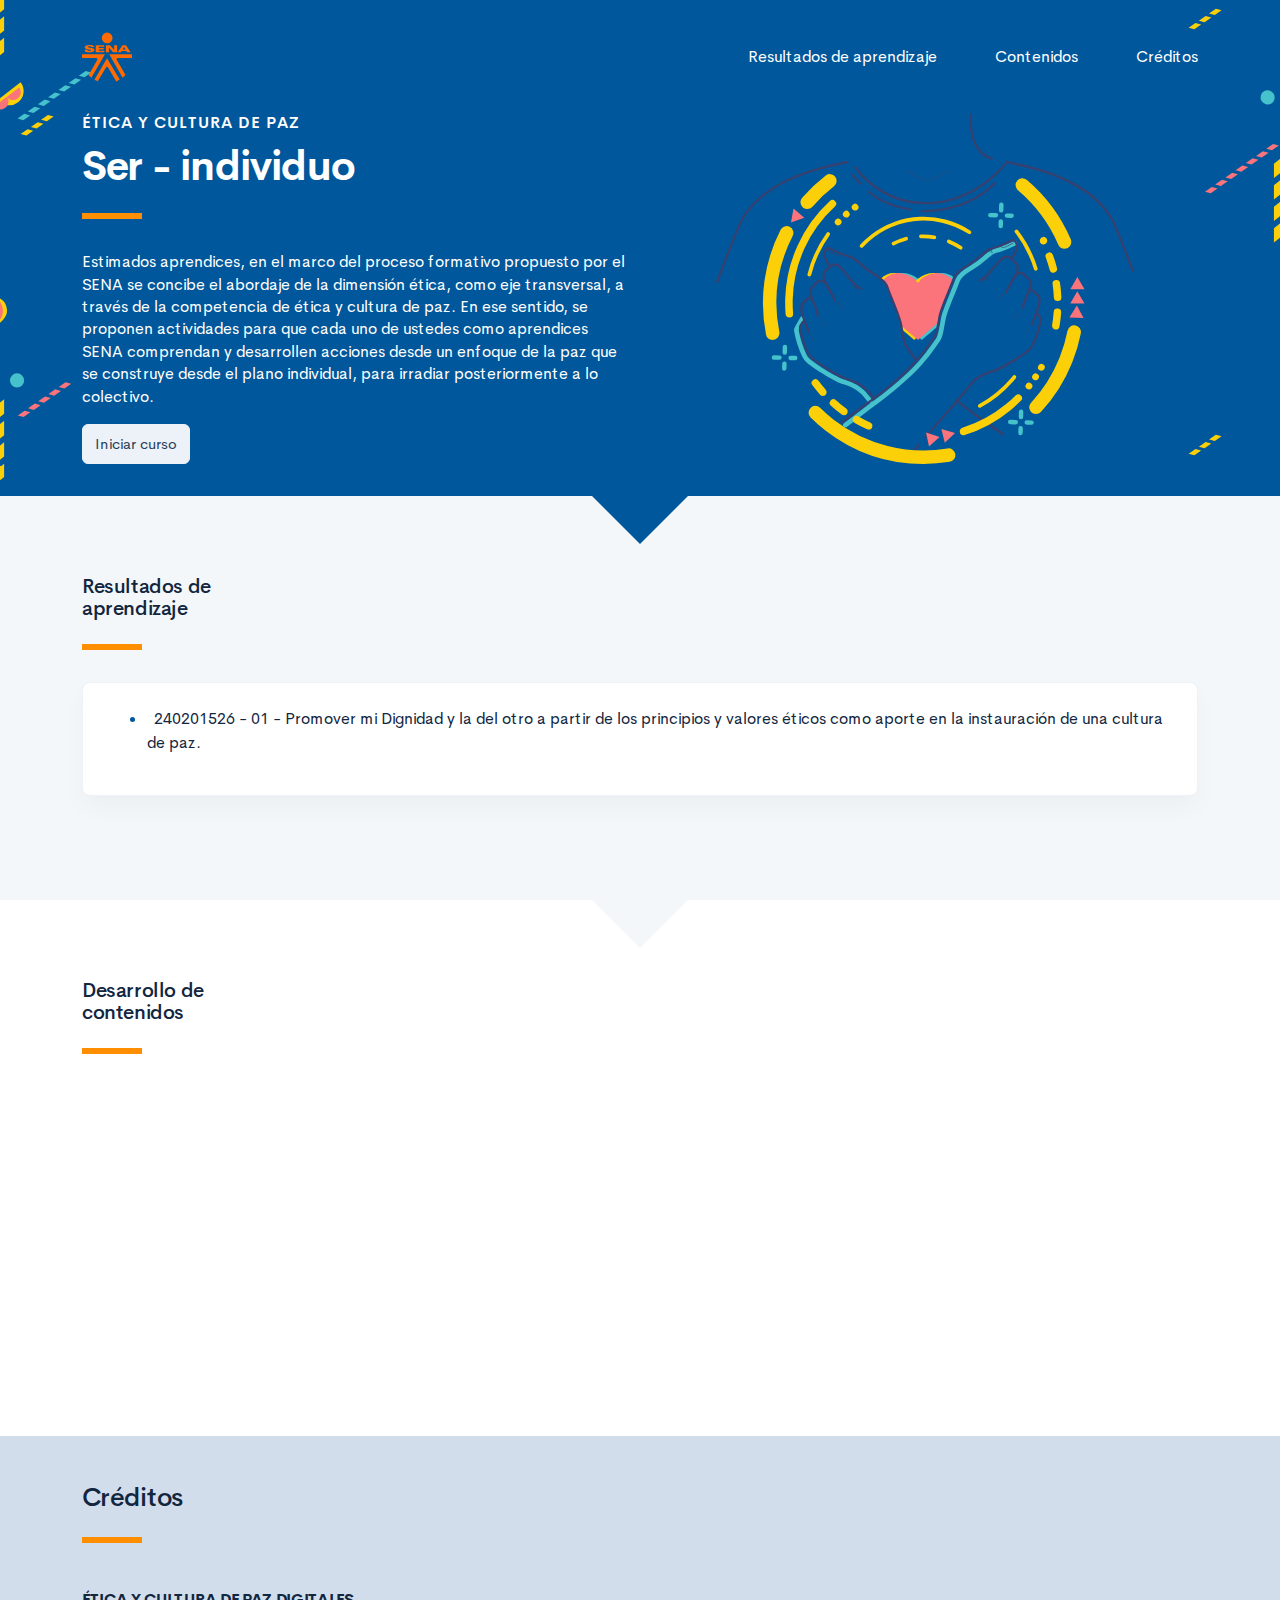
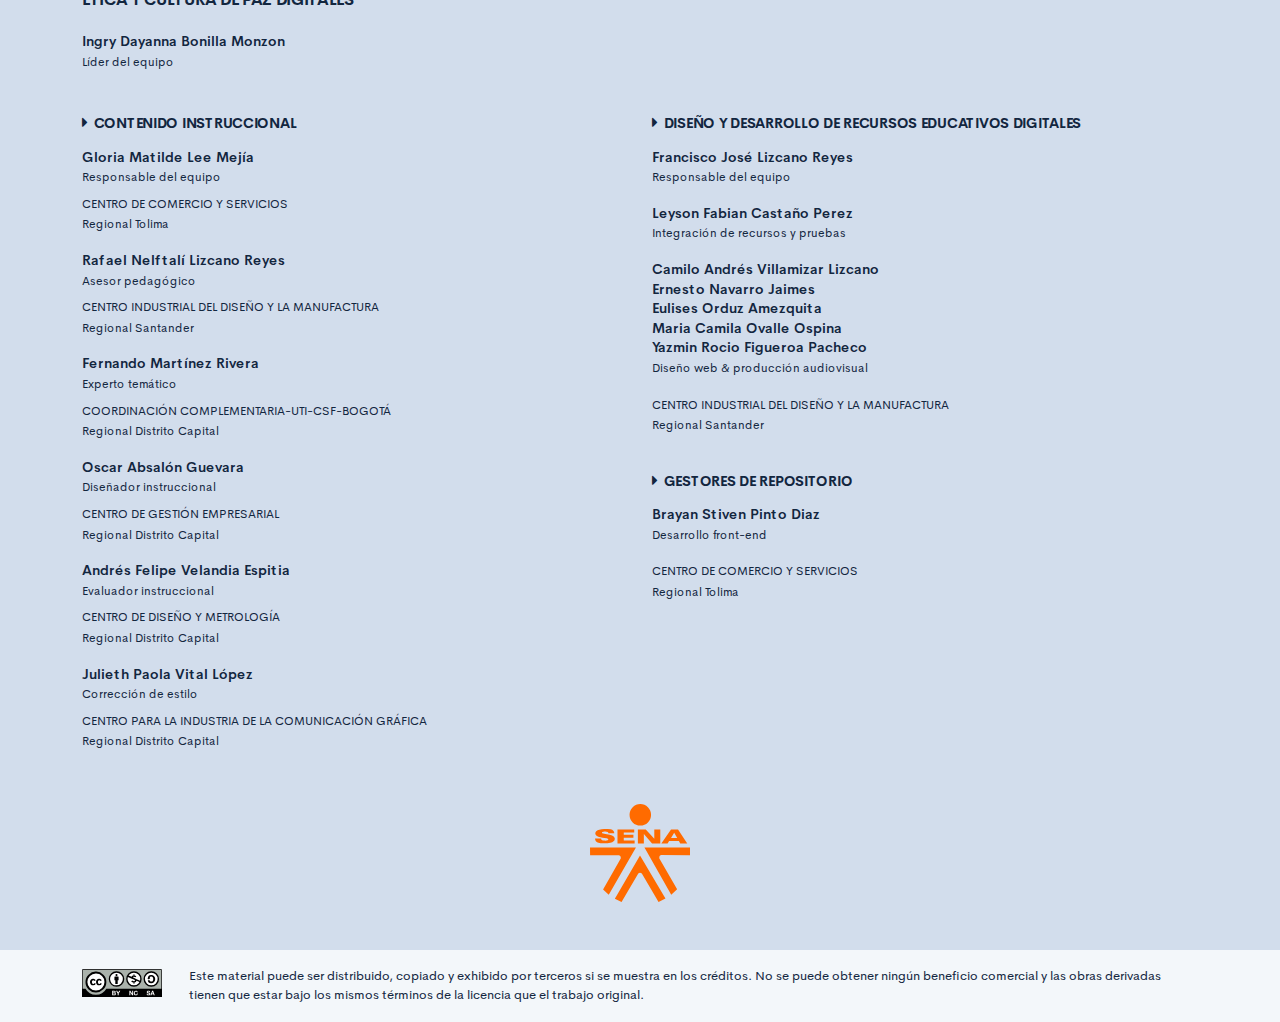
==== public/index.html @ 46735eba "Se realiza cargue de CF1" ====
<!DOCTYPE html>
<html lang="es">
    <head>
        <meta charset="UTF-8">
        <meta name="viewport" content="width=device-width, user-scalable=no, initial-scale=1.0, maximum-scale=1.0, minimum-scale=1.0">
        <title>Ser - individuo</title>
        <meta meta name="description" content="Estimados aprendices, en el marco del proceso formativo propuesto por el SENA se concibe el abordaje de la dimensión ética, como eje transversal, a través de la competencia de ética y cultura de paz. En ese sentido, se proponen actividades para que cada uno de ustedes como aprendices SENA comprendan y desarrollen acciones desde un enfoque de la paz que se construye desde el plano individual, para irradiar posteriormente a lo colectivo. ">
        <link rel="icon" type="image/svg+xml" href="assets/images/logos/senaLogo.svg">
        <link rel="stylesheet" href="assets/fonts/feather/feather.css">
        <link rel="stylesheet" href="assets/fonts/fontawesome/css/font-awesome.css">
        <link href="assets/css/fancybox.css" rel="stylesheet">
        <link href="assets/css/animate.css" rel="stylesheet">
        <link rel="stylesheet" href="assets/css/main.css">
    </head>
    <body class="theme-dark page-header-textura" id="page-home">
        <header class="curso-presentacion page-header" id="CursoPresentacion">
            <div class="page-textura">
                <div class="container">
                    <div class="curso-topbar justify-content-center justify-content-md-between"><a class="curso-topbar__logo"><svg xmlns="http://www.w3.org/2000/svg" width="168.273" height="164.177" viewBox="0 0 168.273 164.177">
                                <path id="SENA_LOGO" data-name="SENA LOGO" d="M85.349,1a18.09,18.09,0,1,0,18.09,18.09h0A18.1,18.1,0,0,0,85.349,1ZM25.617,42.983a33.722,33.722,0,0,0-9.386,1.024,11.156,11.156,0,0,0-5.12,2.56A5.346,5.346,0,0,0,10.086,52.2c.683,1.707,2.56,2.9,4.608,3.584,4.437,1.536,9.386,1.877,13.994,2.731a5.1,5.1,0,0,1,2.389,1.024,1.369,1.369,0,0,1-.683,2.048,9.146,9.146,0,0,1-5.291.683A8.354,8.354,0,0,1,20.5,61.244a1.962,1.962,0,0,1-.853-2.389H9.233A7.663,7.663,0,0,0,10.6,63.463a7.59,7.59,0,0,0,4.267,2.389A28.541,28.541,0,0,0,23.4,66.876,52.426,52.426,0,0,0,35,66.023a11.043,11.043,0,0,0,5.8-2.9,5.358,5.358,0,0,0-1.365-8.533,21.267,21.267,0,0,0-5.8-2.048c-3.072-.683-5.973-1.024-9.045-1.536a9.114,9.114,0,0,1-3.072-.853,1.226,1.226,0,0,1,0-2.219,9.369,9.369,0,0,1,4.437-.683,10.554,10.554,0,0,1,4.608.853A1.877,1.877,0,0,1,31.59,49.81h9.9a5.669,5.669,0,0,0-1.195-3.584A8.875,8.875,0,0,0,35.515,43.5c-3.584-.341-6.827-.512-9.9-.512Zm21.333.683V67.217H75.792V62.1H57.531V57.489H73.744V52.54H57.531V48.786H75.109v-5.12Zm47.615,0H81.253V67.217H91.322V51.346l13.824,15.872h13.824V43.666H108.9v15.7Zm42.495,0L120.676,67.217h10.581l2.56-4.267H150.2l2.389,4.267h11.776l-15.53-23.551ZM142.35,49.3l5.12,8.533h-10.41ZM.7,74.044l.171,12.8L49,86.673c2.389.512,3.925,2.048,3.413,5.8l-29.7,51.711,9.557,9.045L78.01,74.044Zm91.646,0L137.4,152.89l9.9-8.874L117.433,92.3c-.512-3.584.853-5.291,3.413-5.8l48.127.171V74.044ZM84.837,87.185,42.512,159.546l11.264,5.461,28.159-47.615a4.283,4.283,0,0,1,2.9-1.195,4.681,4.681,0,0,1,3.072,1.195l28.159,47.786,11.605-5.973Z" transform="translate(-0.7 -1)" fill="#FF6B00" />
                            </svg>
                        </a><a class="curso-topbar__menubar collapsed btn-menu-responsive d-none" data-toggle="collapse" href="#curso-topbar__nav" aria-expanded="false"><span></span><span></span><span></span></a>
                        <nav class="curso-topbar__nav collapse show d-none d-md-block" id="curso-topbar__nav">
                            <ul class="curso-topbar__list">
                                <li class="curso-topbar__item"><a class="curso-topbar__link" href="#ResultadosAprendizaje"><span class="text-white">Resultados de aprendizaje</span></a></li>
                                <li class="curso-topbar__item"><a class="curso-topbar__link" href="#IndiceTematico"><span class="text-white">Contenidos</span></a></li>
                                <li class="curso-topbar__item"><a class="curso-topbar__link" href="#Creditos"><span class="text-white">Créditos</span></a></li>
                            </ul>
                        </nav>
                    </div>
                    <!--include includes/page-home_header.pug                -->
                    <div class="curso-portada">
                        <div class="row align-items-center">
                            <div class="col-12 col-lg-6">
                                <h3 class="curso-subtitulo" id="curso-titulo-componente">ÉTICA Y CULTURA DE PAZ</h3>
                                <h1 class="curso-titulo" id="curso-titulo-tema">Ser - individuo</h1>
                                <div class="brand-line-primary"></div>
                                <p class="curso-descripcion">Estimados aprendices, en el marco del proceso formativo propuesto por el SENA se concibe el abordaje de la dimensión ética, como eje transversal, a través de la competencia de ética y cultura de paz. En ese sentido, se proponen actividades para que cada uno de ustedes como aprendices SENA comprendan y desarrollen acciones desde un enfoque de la paz que se construye desde el plano individual, para irradiar posteriormente a lo colectivo. </p><a class="curso-btn-iniciar btn btn-light" href="main.html"><span>Iniciar curso</span></a>
                            </div>
                            <div class="col-12 col-lg-6 text-center">
                                <div class="d-none d-lg-block"><img class="curso-imagen" src="assets/images/header/header_media.svg" /></div>
                            </div>
                        </div>
                    </div>
                </div>
            </div>
        </header>
        <section class="curso-resultados section bg-base-light" id="ResultadosAprendizaje">
            <div class="container">
                <h2> Resultados de <br>aprendizaje</h2>
                <div class="brand-line-primary"></div>
                <div class="card resultado-item">
                    <div class="card-body">
                        <ul class="bg-color-dark">
                            <li> <span>240201526 - 01 - Promover mi Dignidad y la del otro a partir de los principios y valores éticos como aporte en la instauración de una cultura de paz.</span></li>
                        </ul>
                    </div>
                </div>
            </div>
        </section>
        <section class="curso-indice-tematico section" id="IndiceTematico">
            <div class="container">
                <h2>Desarrollo de <br>contenidos</h2>
                <div class="brand-line-primary"></div>
                <div class="row justify-content-center">
                    <div class="col-12 col-sm-10">
                        <div class="card wow flipInX" data-wow-delay=".4s">
                            <div class="card-body">
                                <ul class="list-group list-group-flush list my-n3 nav-temas">
                                    <li class="list-group-item nav-tema-item">
                                        <div class="row align-items-center">
                                            <div class="col-auto">
                                                <div class="avatar avatar-sm"><span class="nav-tema-item__icon avatar-title font-size-lg bg-secondary-soft rounded-circle text-primary font-weight-bold">1</span></div>
                                            </div>
                                            <div class="col ml-n2"><span class="nav-tema-item__titulo"> <a href="main.html#page/Dignidad_como_fundamento_de_la_cultura_humana/">Dignidad como fundamento de la cultura humana</a></span></div>
                                            <div class="col-auto"> <a class="btn btn-light nav-tema-item__btn" href="main.html#page/Dignidad_como_fundamento_de_la_cultura_humana/">Ver más</a></div>
                                        </div>
                                    </li>
                                    <li class="list-group-item nav-tema-item">
                                        <div class="row align-items-center">
                                            <div class="col-auto">
                                                <div class="avatar avatar-sm"><span class="nav-tema-item__icon avatar-title font-size-lg bg-secondary-soft rounded-circle text-primary font-weight-bold">2</span></div>
                                            </div>
                                            <div class="col ml-n2"><span class="nav-tema-item__titulo"> <a href="main.html#page/Habilidades_para_la_vida_y_la_convivencia/">Habilidades para la vida y la convivencia</a></span></div>
                                            <div class="col-auto"> <a class="btn btn-light nav-tema-item__btn" href="main.html#page/Habilidades_para_la_vida_y_la_convivencia/">Ver más</a></div>
                                        </div>
                                    </li>
                                    <li class="list-group-item nav-tema-item">
                                        <div class="row align-items-center">
                                            <div class="col-auto">
                                                <div class="avatar avatar-sm"><span class="nav-tema-item__icon avatar-title font-size-lg bg-secondary-soft rounded-circle text-primary font-weight-bold">3</span></div>
                                            </div>
                                            <div class="col ml-n2"><span class="nav-tema-item__titulo"> <a href="main.html#page/Proyecto_de_vida_de_acuerdo_con_los_criterios_de_dignidad_respeto/">Proyecto de vida de acuerdo con los criterios de dignidad, respeto</a></span></div>
                                            <div class="col-auto"> <a class="btn btn-light nav-tema-item__btn" href="main.html#page/Proyecto_de_vida_de_acuerdo_con_los_criterios_de_dignidad_respeto/">Ver más</a></div>
                                        </div>
                                    </li>
                                </ul>
                            </div>
                        </div>
                    </div>
                </div>
            </div>
        </section>
        <footer class="footer" id="Creditos">
            <div class="container">
                <h1>Créditos </h1>
                <div class="brand-line-primary"></div>
                <div class="row">
                    <div class="col-12 col-md-5">
                        <h3 class="footer-subtitulo mb-4">ÉTICA Y CULTURA DE PAZ DIGITALES </h3>
                        <p class="footer-texto mb-2"><strong>Ingry Dayanna Bonilla Monzon </strong><br /> <span class="text-small">Líder del equipo</span></p>
                    </div>
                </div>
                <div class="row mt-5">
                    <div class="col-12 col-md-6">
                        <h4 class="footer-subtitulo-2 mt-0">
                            <div class="fa fa-caret-right mr-2"></div>Contenido Instruccional
                        </h4>
                        <p class="footer-texto mb-2"><strong>Gloria Matilde Lee Mejía </strong><br /> <span class="text-small">Responsable del equipo</span></p>
                        <p class="footer-texto"><span class="text-small text-uppercase">Centro de Comercio y Servicios</span><br /><span class="text-small">Regional Tolima</span></p>
                        <p class="footer-texto mb-2"><strong>Rafael Nelftalí Lizcano Reyes</strong><br /> <span class="text-small">Asesor pedagógico<br /></span></p>
                        <p class="footer-texto"><span class="text-small text-uppercase">CENTRO INDUSTRIAL DEL DISEÑO Y LA MANUFACTURA </span><br /><span class="text-small">Regional Santander </span></p>
                        <p class="footer-texto mb-2"><strong>Fernando Martínez Rivera</strong><br /><span class="text-small">Experto temático<br /></span></p>
                        <p class="footer-texto"><span class="text-small text-uppercase">Coordinación Complementaria-UTI-CSF-Bogotá</span><br /><span class="text-small">Regional Distrito Capital</span></p>
                        <p class="footer-texto mb-2"><strong>Oscar Absalón Guevara</strong><br /> <span class="text-small">Diseñador instruccional<br /></span></p>
                        <p class="footer-texto"><span class="text-small text-uppercase">Centro de Gestión Empresarial</span><br /><span class="text-small">Regional Distrito Capital</span></p>
                        <p class="footer-texto mb-2"><strong>Andrés Felipe Velandia Espitia</strong><br /> <span class="text-small">Evaluador instruccional<br /></span></p>
                        <p class="footer-texto"><span class="text-small text-uppercase">Centro de Diseño y Metrología</span><br /><span class="text-small">Regional Distrito Capital</span></p>
                        <p class="footer-texto mb-2"><strong>Julieth Paola Vital López</strong><br /> <span class="text-small">Corrección de estilo<br /></span></p>
                        <p class="footer-texto"><span class="text-small text-uppercase">Centro para la Industria de la Comunicación Gráfica</span><br /><span class="text-small">Regional Distrito Capital </span></p>
                    </div>
                    <div class="col-12 col-md-6">
                        <h4 class="footer-subtitulo-2 mt-0">
                            <div class="fa fa-caret-right mr-2"></div>Diseño y desarrollo de recursos educativos digitales
                        </h4>
                        <p class="footer-texto"><strong>Francisco José Lizcano Reyes </strong><br /> <span class="text-small">Responsable del equipo<br /></span></p>
                        <p class="footer-texto"><strong>Leyson Fabian Castaño Perez</strong><br /> <span class="text-small">Integración de recursos y pruebas<br /></span></p>
                        <p class="footer-texto"> <strong>Camilo Andrés Villamizar Lizcano</strong><br />
                            <strong>Ernesto Navarro Jaimes</strong><br />
                            <strong>Eulises Orduz Amezquita</strong><br />
                            <strong>Maria Camila Ovalle Ospina </strong><br />
                            <strong>Yazmin Rocio Figueroa Pacheco</strong><br /><span class="text-small">Diseño web & producción audiovisual<br /></span></p>
                        <p class="footer-texto"><span class="text-small text-uppercase">CENTRO INDUSTRIAL DEL DISEÑO Y LA MANUFACTURA </span><br /><span class="text-small">Regional Santander</span></p>
                        <h4 class="footer-subtitulo-2 mt-5">
                            <div class="fa fa-caret-right mr-2"></div>Gestores de repositorio
                        </h4>
                        <p class="footer-texto"><strong>Brayan Stiven Pinto Diaz</strong><br /> <span class="text-small">Desarrollo front-end<br /></span></p>
                        <p class="footer-texto"><span class="text-small text-uppercase">Centro de comercio y servicios </span><br /><span class="text-small">Regional Tolima</span></p>
                    </div>
                </div>
                <div class="row justify-content-center align-items-center mt-5"><img src="assets/images/logos/senaLogo.svg" style="max-width:100px" /></div>
            </div>
        </footer>
        <section id="cc">
            <div class="container">
                <div class="d-flex flex-column flex-sm-row"><span class="pr-3"><i class="icon cc"></i></span><span>Este material puede ser distribuido, copiado y exhibido por terceros si se muestra en los créditos. No se puede obtener ningún beneficio comercial y las obras derivadas tienen que estar bajo los mismos términos de la licencia que el trabajo original.</span></div>
            </div>
        </section>
        <script src="assets/js/vendor.js"></script>
        <script src="assets/js/global.js"> </script>
        <script src="assets/js/pages.js"></script>
    </body>
</html>
---- public/assets/fonts/feather/feather.css ----
@font-face {
  font-family: 'Feather';
  src:
    url('fonts/Feather.ttf?sdxovp') format('truetype'),
    url('fonts/Feather.woff?sdxovp') format('woff'),
    url('fonts/Feather.svg?sdxovp#Feather') format('svg');
  font-weight: normal;
  font-style: normal;
}

.fe {
  /* use !important to prevent issues with browser extensions that change fonts */
  font-family: 'Feather' !important;
  speak: none;
  font-style: normal;
  font-weight: normal;
  font-variant: normal;
  text-transform: none;
  line-height: 1;

  /* Better Font Rendering =========== */
  -webkit-font-smoothing: antialiased;
  -moz-osx-font-smoothing: grayscale;
}

.fe-activity:before {
  content: "\e900";
}
.fe-airplay:before {
  content: "\e901";
}
.fe-alert-circle:before {
  content: "\e902";
}
.fe-alert-octagon:before {
  content: "\e903";
}
.fe-alert-triangle:before {
  content: "\e904";
}
.fe-align-center:before {
  content: "\e905";
}
.fe-align-justify:before {
  content: "\e906";
}
.fe-align-left:before {
  content: "\e907";
}
.fe-align-right:before {
  content: "\e908";
}
.fe-anchor:before {
  content: "\e909";
}
.fe-aperture:before {
  content: "\e90a";
}
.fe-archive:before {
  content: "\e90b";
}
.fe-arrow-down:before {
  content: "\e90c";
}
.fe-arrow-down-circle:before {
  content: "\e90d";
}
.fe-arrow-down-left:before {
  content: "\e90e";
}
.fe-arrow-down-right:before {
  content: "\e90f";
}
.fe-arrow-left:before {
  content: "\e910";
}
.fe-arrow-left-circle:before {
  content: "\e911";
}
.fe-arrow-right:before {
  content: "\e912";
}
.fe-arrow-right-circle:before {
  content: "\e913";
}
.fe-arrow-up:before {
  content: "\e914";
}
.fe-arrow-up-circle:before {
  content: "\e915";
}
.fe-arrow-up-left:before {
  content: "\e916";
}
.fe-arrow-up-right:before {
  content: "\e917";
}
.fe-at-sign:before {
  content: "\e918";
}
.fe-award:before {
  content: "\e919";
}
.fe-bar-chart:before {
  content: "\e91a";
}
.fe-bar-chart-2:before {
  content: "\e91b";
}
.fe-battery:before {
  content: "\e91c";
}
.fe-battery-charging:before {
  content: "\e91d";
}
.fe-bell:before {
  content: "\e91e";
}
.fe-bell-off:before {
  content: "\e91f";
}
.fe-bluetooth:before {
  content: "\e920";
}
.fe-bold:before {
  content: "\e921";
}
.fe-book:before {
  content: "\e922";
}
.fe-book-open:before {
  content: "\e923";
}
.fe-bookmark:before {
  content: "\e924";
}
.fe-box:before {
  content: "\e925";
}
.fe-briefcase:before {
  content: "\e926";
}
.fe-calendar:before {
  content: "\e927";
}
.fe-camera:before {
  content: "\e928";
}
.fe-camera-off:before {
  content: "\e929";
}
.fe-cast:before {
  content: "\e92a";
}
.fe-check:before {
  content: "\e92b";
}
.fe-check-circle:before {
  content: "\e92c";
}
.fe-check-square:before {
  content: "\e92d";
}
.fe-chevron-down:before {
  content: "\e92e";
}
.fe-chevron-left:before {
  content: "\e92f";
}
.fe-chevron-right:before {
  content: "\e930";
}
.fe-chevron-up:before {
  content: "\e931";
}
.fe-chevrons-down:before {
  content: "\e932";
}
.fe-chevrons-left:before {
  content: "\e933";
}
.fe-chevrons-right:before {
  content: "\e934";
}
.fe-chevrons-up:before {
  content: "\e935";
}
.fe-chrome:before {
  content: "\e936";
}
.fe-circle:before {
  content: "\e937";
}
.fe-clipboard:before {
  content: "\e938";
}
.fe-clock:before {
  content: "\e939";
}
.fe-cloud:before {
  content: "\e93a";
}
.fe-cloud-drizzle:before {
  content: "\e93b";
}
.fe-cloud-lightning:before {
  content: "\e93c";
}
.fe-cloud-off:before {
  content: "\e93d";
}
.fe-cloud-rain:before {
  content: "\e93e";
}
.fe-cloud-snow:before {
  content: "\e93f";
}
.fe-code:before {
  content: "\e940";
}
.fe-codepen:before {
  content: "\e941";
}
.fe-command:before {
  content: "\e942";
}
.fe-compass:before {
  content: "\e943";
}
.fe-copy:before {
  content: "\e944";
}
.fe-corner-down-left:before {
  content: "\e945";
}
.fe-corner-down-right:before {
  content: "\e946";
}
.fe-corner-left-down:before {
  content: "\e947";
}
.fe-corner-left-up:before {
  content: "\e948";
}
.fe-corner-right-down:before {
  content: "\e949";
}
.fe-corner-right-up:before {
  content: "\e94a";
}
.fe-corner-up-left:before {
  content: "\e94b";
}
.fe-corner-up-right:before {
  content: "\e94c";
}
.fe-cpu:before {
  content: "\e94d";
}
.fe-credit-card:before {
  content: "\e94e";
}
.fe-crop:before {
  content: "\e94f";
}
.fe-crosshair:before {
  content: "\e950";
}
.fe-database:before {
  content: "\e951";
}
.fe-delete:before {
  content: "\e952";
}
.fe-disc:before {
  content: "\e953";
}
.fe-dollar-sign:before {
  content: "\e954";
}
.fe-download:before {
  content: "\e955";
}
.fe-download-cloud:before {
  content: "\e956";
}
.fe-droplet:before {
  content: "\e957";
}
.fe-edit:before {
  content: "\e958";
}
.fe-edit-2:before {
  content: "\e959";
}
.fe-edit-3:before {
  content: "\e95a";
}
.fe-external-link:before {
  content: "\e95b";
}
.fe-eye:before {
  content: "\e95c";
}
.fe-eye-off:before {
  content: "\e95d";
}
.fe-facebook:before {
  content: "\e95e";
}
.fe-fast-forward:before {
  content: "\e95f";
}
.fe-feather:before {
  content: "\e960";
}
.fe-file:before {
  content: "\e961";
}
.fe-file-minus:before {
  content: "\e962";
}
.fe-file-plus:before {
  content: "\e963";
}
.fe-file-text:before {
  content: "\e964";
}
.fe-film:before {
  content: "\e965";
}
.fe-filter:before {
  content: "\e966";
}
.fe-flag:before {
  content: "\e967";
}
.fe-folder:before {
  content: "\e968";
}
.fe-folder-minus:before {
  content: "\e969";
}
.fe-folder-plus:before {
  content: "\e96a";
}
.fe-gift:before {
  content: "\e96b";
}
.fe-git-branch:before {
  content: "\e96c";
}
.fe-git-commit:before {
  content: "\e96d";
}
.fe-git-merge:before {
  content: "\e96e";
}
.fe-git-pull-request:before {
  content: "\e96f";
}
.fe-github:before {
  content: "\e970";
}
.fe-gitlab:before {
  content: "\e971";
}
.fe-globe:before {
  content: "\e972";
}
.fe-grid:before {
  content: "\e973";
}
.fe-hard-drive:before {
  content: "\e974";
}
.fe-hash:before {
  content: "\e975";
}
.fe-headphones:before {
  content: "\e976";
}
.fe-heart:before {
  content: "\e977";
}
.fe-help-circle:before {
  content: "\e978";
}
.fe-home:before {
  content: "\e979";
}
.fe-image:before {
  content: "\e97a";
}
.fe-inbox:before {
  content: "\e97b";
}
.fe-info:before {
  content: "\e97c";
}
.fe-instagram:before {
  content: "\e97d";
}
.fe-italic:before {
  content: "\e97e";
}
.fe-layers:before {
  content: "\e97f";
}
.fe-layout:before {
  content: "\e980";
}
.fe-life-buoy:before {
  content: "\e981";
}
.fe-link:before {
  content: "\e982";
}
.fe-link-2:before {
  content: "\e983";
}
.fe-linkedin:before {
  content: "\e984";
}
.fe-list:before {
  content: "\e985";
}
.fe-loader:before {
  content: "\e986";
}
.fe-lock:before {
  content: "\e987";
}
.fe-log-in:before {
  content: "\e988";
}
.fe-log-out:before {
  content: "\e989";
}
.fe-mail:before {
  content: "\e98a";
}
.fe-map:before {
  content: "\e98b";
}
.fe-map-pin:before {
  content: "\e98c";
}
.fe-maximize:before {
  content: "\e98d";
}
.fe-maximize-2:before {
  content: "\e98e";
}
.fe-menu:before {
  content: "\e98f";
}
.fe-message-circle:before {
  content: "\e990";
}
.fe-message-square:before {
  content: "\e991";
}
.fe-mic:before {
  content: "\e992";
}
.fe-mic-off:before {
  content: "\e993";
}
.fe-minimize:before {
  content: "\e994";
}
.fe-minimize-2:before {
  content: "\e995";
}
.fe-minus:before {
  content: "\e996";
}
.fe-minus-circle:before {
  content: "\e997";
}
.fe-minus-square:before {
  content: "\e998";
}
.fe-monitor:before {
  content: "\e999";
}
.fe-moon:before {
  content: "\e99a";
}
.fe-more-horizontal:before {
  content: "\e99b";
}
.fe-more-vertical:before {
  content: "\e99c";
}
.fe-move:before {
  content: "\e99d";
}
.fe-music:before {
  content: "\e99e";
}
.fe-navigation:before {
  content: "\e99f";
}
.fe-navigation-2:before {
  content: "\e9a0";
}
.fe-octagon:before {
  content: "\e9a1";
}
.fe-package:before {
  content: "\e9a2";
}
.fe-paperclip:before {
  content: "\e9a3";
}
.fe-pause:before {
  content: "\e9a4";
}
.fe-pause-circle:before {
  content: "\e9a5";
}
.fe-percent:before {
  content: "\e9a6";
}
.fe-phone:before {
  content: "\e9a7";
}
.fe-phone-call:before {
  content: "\e9a8";
}
.fe-phone-forwarded:before {
  content: "\e9a9";
}
.fe-phone-incoming:before {
  content: "\e9aa";
}
.fe-phone-missed:before {
  content: "\e9ab";
}
.fe-phone-off:before {
  content: "\e9ac";
}
.fe-phone-outgoing:before {
  content: "\e9ad";
}
.fe-pie-chart:before {
  content: "\e9ae";
}
.fe-play:before {
  content: "\e9af";
}
.fe-play-circle:before {
  content: "\e9b0";
}
.fe-plus:before {
  content: "\e9b1";
}
.fe-plus-circle:before {
  content: "\e9b2";
}
.fe-plus-square:before {
  content: "\e9b3";
}
.fe-pocket:before {
  content: "\e9b4";
}
.fe-power:before {
  content: "\e9b5";
}
.fe-printer:before {
  content: "\e9b6";
}
.fe-radio:before {
  content: "\e9b7";
}
.fe-refresh-ccw:before {
  content: "\e9b8";
}
.fe-refresh-cw:before {
  content: "\e9b9";
}
.fe-repeat:before {
  content: "\e9ba";
}
.fe-rewind:before {
  content: "\e9bb";
}
.fe-rotate-ccw:before {
  content: "\e9bc";
}
.fe-rotate-cw:before {
  content: "\e9bd";
}
.fe-rss:before {
  content: "\e9be";
}
.fe-save:before {
  content: "\e9bf";
}
.fe-scissors:before {
  content: "\e9c0";
}
.fe-search:before {
  content: "\e9c1";
}
.fe-send:before {
  content: "\e9c2";
}
.fe-server:before {
  content: "\e9c3";
}
.fe-settings:before {
  content: "\e9c4";
}
.fe-share:before {
  content: "\e9c5";
}
.fe-share-2:before {
  content: "\e9c6";
}
.fe-shield:before {
  content: "\e9c7";
}
.fe-shield-off:before {
  content: "\e9c8";
}
.fe-shopping-bag:before {
  content: "\e9c9";
}
.fe-shopping-cart:before {
  content: "\e9ca";
}
.fe-shuffle:before {
  content: "\e9cb";
}
.fe-sidebar:before {
  content: "\e9cc";
}
.fe-skip-back:before {
  content: "\e9cd";
}
.fe-skip-forward:before {
  content: "\e9ce";
}
.fe-slack:before {
  content: "\e9cf";
}
.fe-slash:before {
  content: "\e9d0";
}
.fe-sliders:before {
  content: "\e9d1";
}
.fe-smartphone:before {
  content: "\e9d2";
}
.fe-speaker:before {
  content: "\e9d3";
}
.fe-square:before {
  content: "\e9d4";
}
.fe-star:before {
  content: "\e9d5";
}
.fe-stop-circle:before {
  content: "\e9d6";
}
.fe-sun:before {
  content: "\e9d7";
}
.fe-sunrise:before {
  content: "\e9d8";
}
.fe-sunset:before {
  content: "\e9d9";
}
.fe-tablet:before {
  content: "\e9da";
}
.fe-tag:before {
  content: "\e9db";
}
.fe-target:before {
  content: "\e9dc";
}
.fe-terminal:before {
  content: "\e9dd";
}
.fe-thermometer:before {
  content: "\e9de";
}
.fe-thumbs-down:before {
  content: "\e9df";
}
.fe-thumbs-up:before {
  content: "\e9e0";
}
.fe-toggle-left:before {
  content: "\e9e1";
}
.fe-toggle-right:before {
  content: "\e9e2";
}
.fe-trash:before {
  content: "\e9e3";
}
.fe-trash-2:before {
  content: "\e9e4";
}
.fe-trending-down:before {
  content: "\e9e5";
}
.fe-trending-up:before {
  content: "\e9e6";
}
.fe-triangle:before {
  content: "\e9e7";
}
.fe-truck:before {
  content: "\e9e8";
}
.fe-tv:before {
  content: "\e9e9";
}
.fe-twitter:before {
  content: "\e9ea";
}
.fe-type:before {
  content: "\e9eb";
}
.fe-umbrella:before {
  content: "\e9ec";
}
.fe-underline:before {
  content: "\e9ed";
}
.fe-unlock:before {
  content: "\e9ee";
}
.fe-upload:before {
  content: "\e9ef";
}
.fe-upload-cloud:before {
  content: "\e9f0";
}
.fe-user:before {
  content: "\e9f1";
}
.fe-user-check:before {
  content: "\e9f2";
}
.fe-user-minus:before {
  content: "\e9f3";
}
.fe-user-plus:before {
  content: "\e9f4";
}
.fe-user-x:before {
  content: "\e9f5";
}
.fe-users:before {
  content: "\e9f6";
}
.fe-video:before {
  content: "\e9f7";
}
.fe-video-off:before {
  content: "\e9f8";
}
.fe-voicemail:before {
  content: "\e9f9";
}
.fe-volume:before {
  content: "\e9fa";
}
.fe-volume-1:before {
  content: "\e9fb";
}
.fe-volume-2:before {
  content: "\e9fc";
}
.fe-volume-x:before {
  content: "\e9fd";
}
.fe-watch:before {
  content: "\e9fe";
}
.fe-wifi:before {
  content: "\e9ff";
}
.fe-wifi-off:before {
  content: "\ea00";
}
.fe-wind:before {
  content: "\ea01";
}
.fe-x:before {
  content: "\ea02";
}
.fe-x-circle:before {
  content: "\ea03";
}
.fe-x-square:before {
  content: "\ea04";
}
.fe-youtube:before {
  content: "\ea05";
}
.fe-zap:before {
  content: "\ea06";
}
.fe-zap-off:before {
  content: "\ea07";
}
.fe-zoom-in:before {
  content: "\ea08";
}
.fe-zoom-out:before {
  content: "\ea09";
}
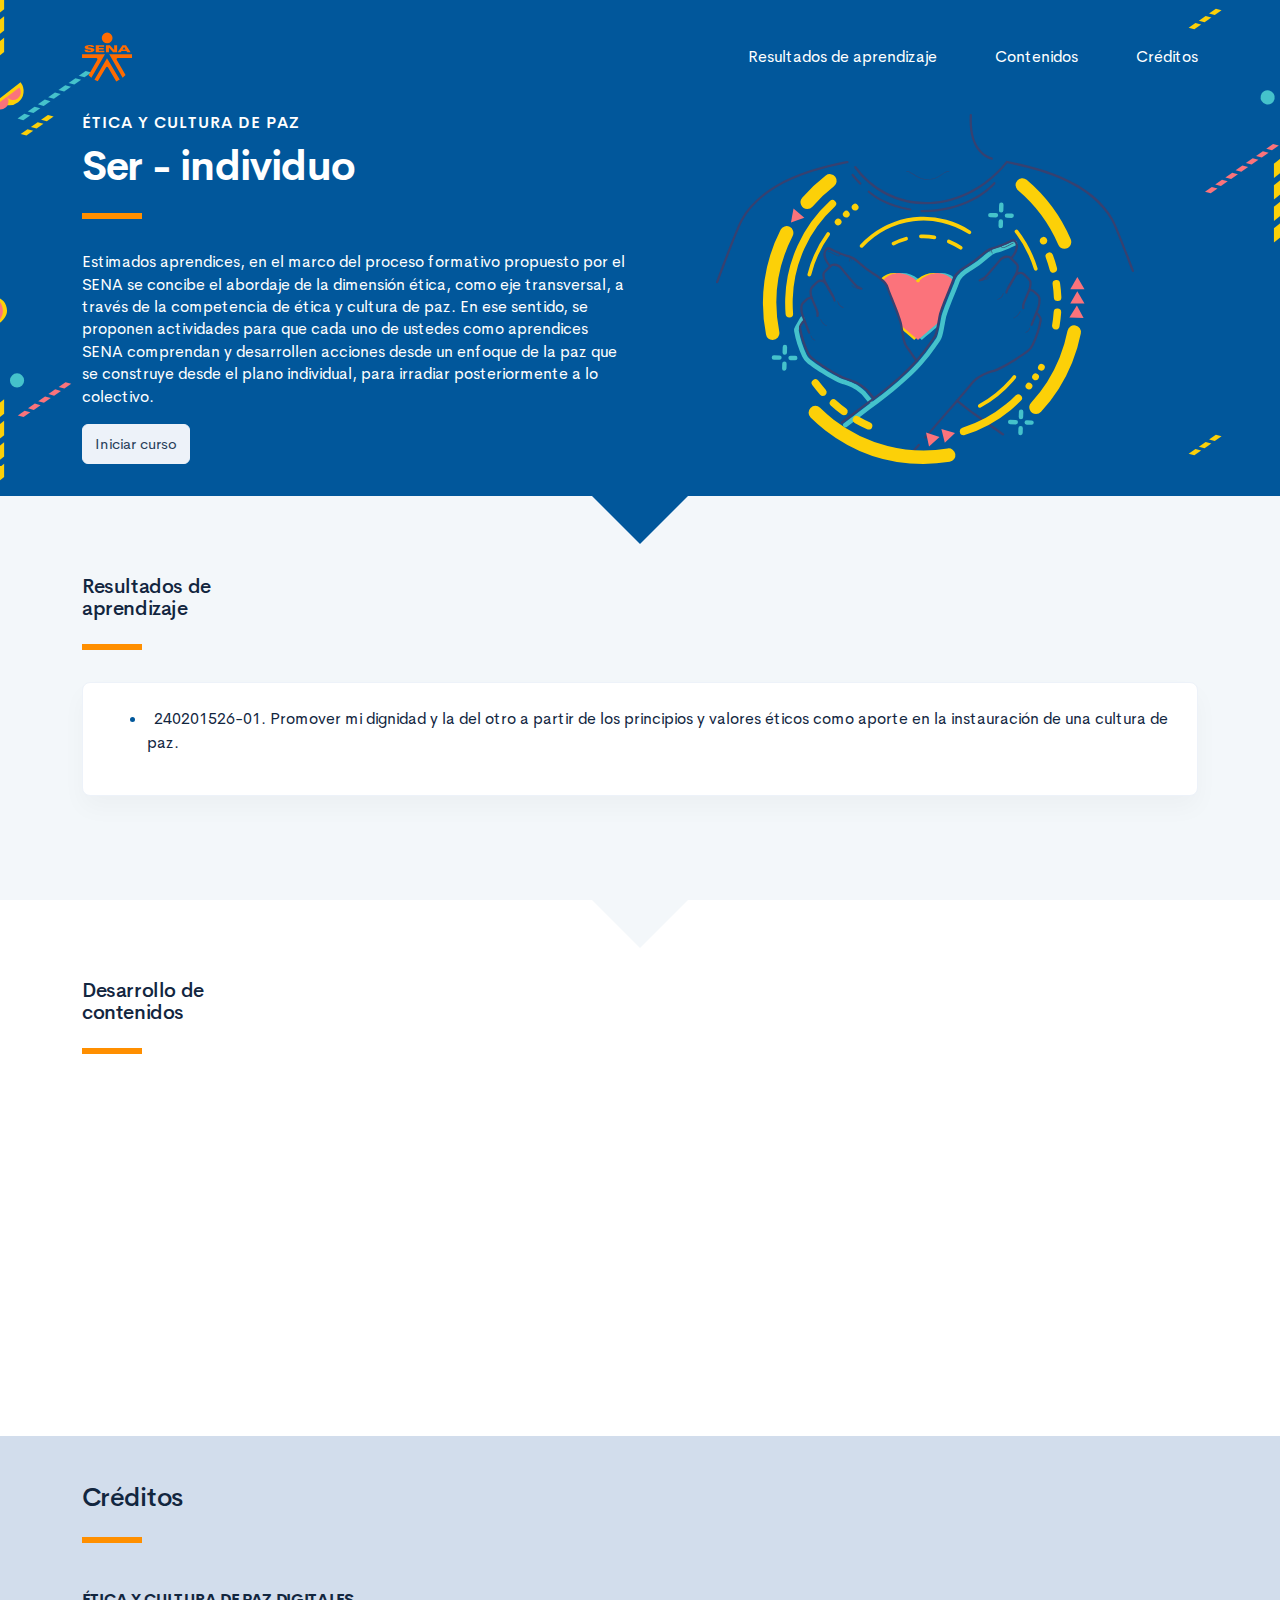
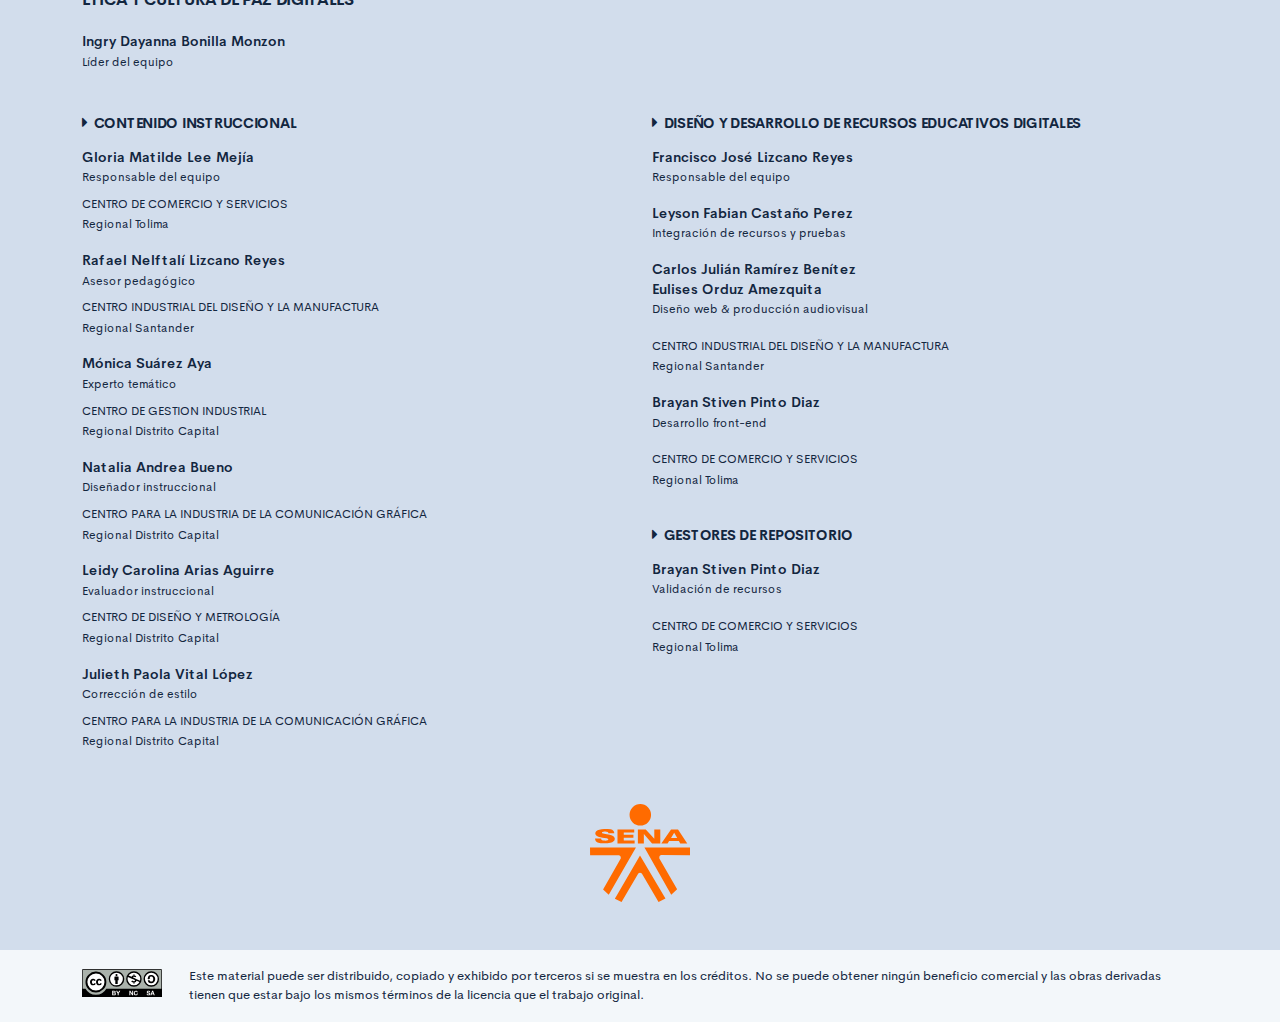
==== commit 469680d9: "Se finaliza el desarrollo del componente formativo" ====
--- a/public/index.html
+++ b/public/index.html
@@ -52,7 +52,7 @@
                 <div class="card resultado-item">
                     <div class="card-body">
                         <ul class="bg-color-dark">
-                            <li> <span>240201526 - 01 - Promover mi Dignidad y la del otro a partir de los principios y valores éticos como aporte en la instauración de una cultura de paz.</span></li>
+                            <li> <span>240201526-01. Promover mi dignidad y la del otro a partir de los principios y valores éticos como aporte en la instauración de una cultura de paz.</span></li>
                         </ul>
                     </div>
                 </div>
@@ -120,11 +120,11 @@
                         <p class="footer-texto"><span class="text-small text-uppercase">Centro de Comercio y Servicios</span><br /><span class="text-small">Regional Tolima</span></p>
                         <p class="footer-texto mb-2"><strong>Rafael Nelftalí Lizcano Reyes</strong><br /> <span class="text-small">Asesor pedagógico<br /></span></p>
                         <p class="footer-texto"><span class="text-small text-uppercase">CENTRO INDUSTRIAL DEL DISEÑO Y LA MANUFACTURA </span><br /><span class="text-small">Regional Santander </span></p>
-                        <p class="footer-texto mb-2"><strong>Fernando Martínez Rivera</strong><br /><span class="text-small">Experto temático<br /></span></p>
-                        <p class="footer-texto"><span class="text-small text-uppercase">Coordinación Complementaria-UTI-CSF-Bogotá</span><br /><span class="text-small">Regional Distrito Capital</span></p>
-                        <p class="footer-texto mb-2"><strong>Oscar Absalón Guevara</strong><br /> <span class="text-small">Diseñador instruccional<br /></span></p>
-                        <p class="footer-texto"><span class="text-small text-uppercase">Centro de Gestión Empresarial</span><br /><span class="text-small">Regional Distrito Capital</span></p>
-                        <p class="footer-texto mb-2"><strong>Andrés Felipe Velandia Espitia</strong><br /> <span class="text-small">Evaluador instruccional<br /></span></p>
+                        <p class="footer-texto mb-2"><strong>Mónica Suárez Aya</strong><br /><span class="text-small">Experto temático<br /></span></p>
+                        <p class="footer-texto"><span class="text-small text-uppercase">Centro de Gestion Industrial</span><br /><span class="text-small">Regional Distrito Capital</span></p>
+                        <p class="footer-texto mb-2"><strong>Natalia Andrea Bueno</strong><br /> <span class="text-small">Diseñador instruccional<br /></span></p>
+                        <p class="footer-texto"><span class="text-small text-uppercase">Centro para La Industria de la Comunicación Gráfica</span><br /><span class="text-small">Regional Distrito Capital</span></p>
+                        <p class="footer-texto mb-2"><strong>Leidy Carolina Arias Aguirre</strong><br /> <span class="text-small">Evaluador instruccional<br /></span></p>
                         <p class="footer-texto"><span class="text-small text-uppercase">Centro de Diseño y Metrología</span><br /><span class="text-small">Regional Distrito Capital</span></p>
                         <p class="footer-texto mb-2"><strong>Julieth Paola Vital López</strong><br /> <span class="text-small">Corrección de estilo<br /></span></p>
                         <p class="footer-texto"><span class="text-small text-uppercase">Centro para la Industria de la Comunicación Gráfica</span><br /><span class="text-small">Regional Distrito Capital </span></p>
@@ -135,16 +135,15 @@
                         </h4>
                         <p class="footer-texto"><strong>Francisco José Lizcano Reyes </strong><br /> <span class="text-small">Responsable del equipo<br /></span></p>
                         <p class="footer-texto"><strong>Leyson Fabian Castaño Perez</strong><br /> <span class="text-small">Integración de recursos y pruebas<br /></span></p>
-                        <p class="footer-texto"> <strong>Camilo Andrés Villamizar Lizcano</strong><br />
-                            <strong>Ernesto Navarro Jaimes</strong><br />
-                            <strong>Eulises Orduz Amezquita</strong><br />
-                            <strong>Maria Camila Ovalle Ospina </strong><br />
-                            <strong>Yazmin Rocio Figueroa Pacheco</strong><br /><span class="text-small">Diseño web & producción audiovisual<br /></span></p>
+                        <p class="footer-texto"> <strong>Carlos Julián Ramírez Benítez</strong><br />
+                            <strong>Eulises Orduz Amezquita</strong><br /><span class="text-small">Diseño web & producción audiovisual<br /> </span></p>
                         <p class="footer-texto"><span class="text-small text-uppercase">CENTRO INDUSTRIAL DEL DISEÑO Y LA MANUFACTURA </span><br /><span class="text-small">Regional Santander</span></p>
+                        <p class="footer-texto"> <strong>Brayan Stiven Pinto Diaz</strong><br /><span class="text-small">Desarrollo front-end<br /> </span></p>
+                        <p class="footer-texto"><span class="text-small text-uppercase">Centro de comercio y servicios </span><br /><span class="text-small">Regional Tolima</span></p>
                         <h4 class="footer-subtitulo-2 mt-5">
                             <div class="fa fa-caret-right mr-2"></div>Gestores de repositorio
                         </h4>
-                        <p class="footer-texto"><strong>Brayan Stiven Pinto Diaz</strong><br /> <span class="text-small">Desarrollo front-end<br /></span></p>
+                        <p class="footer-texto"><strong>Brayan Stiven Pinto Diaz</strong><br /> <span class="text-small">Validación de recursos<br /></span></p>
                         <p class="footer-texto"><span class="text-small text-uppercase">Centro de comercio y servicios </span><br /><span class="text-small">Regional Tolima</span></p>
                     </div>
                 </div>
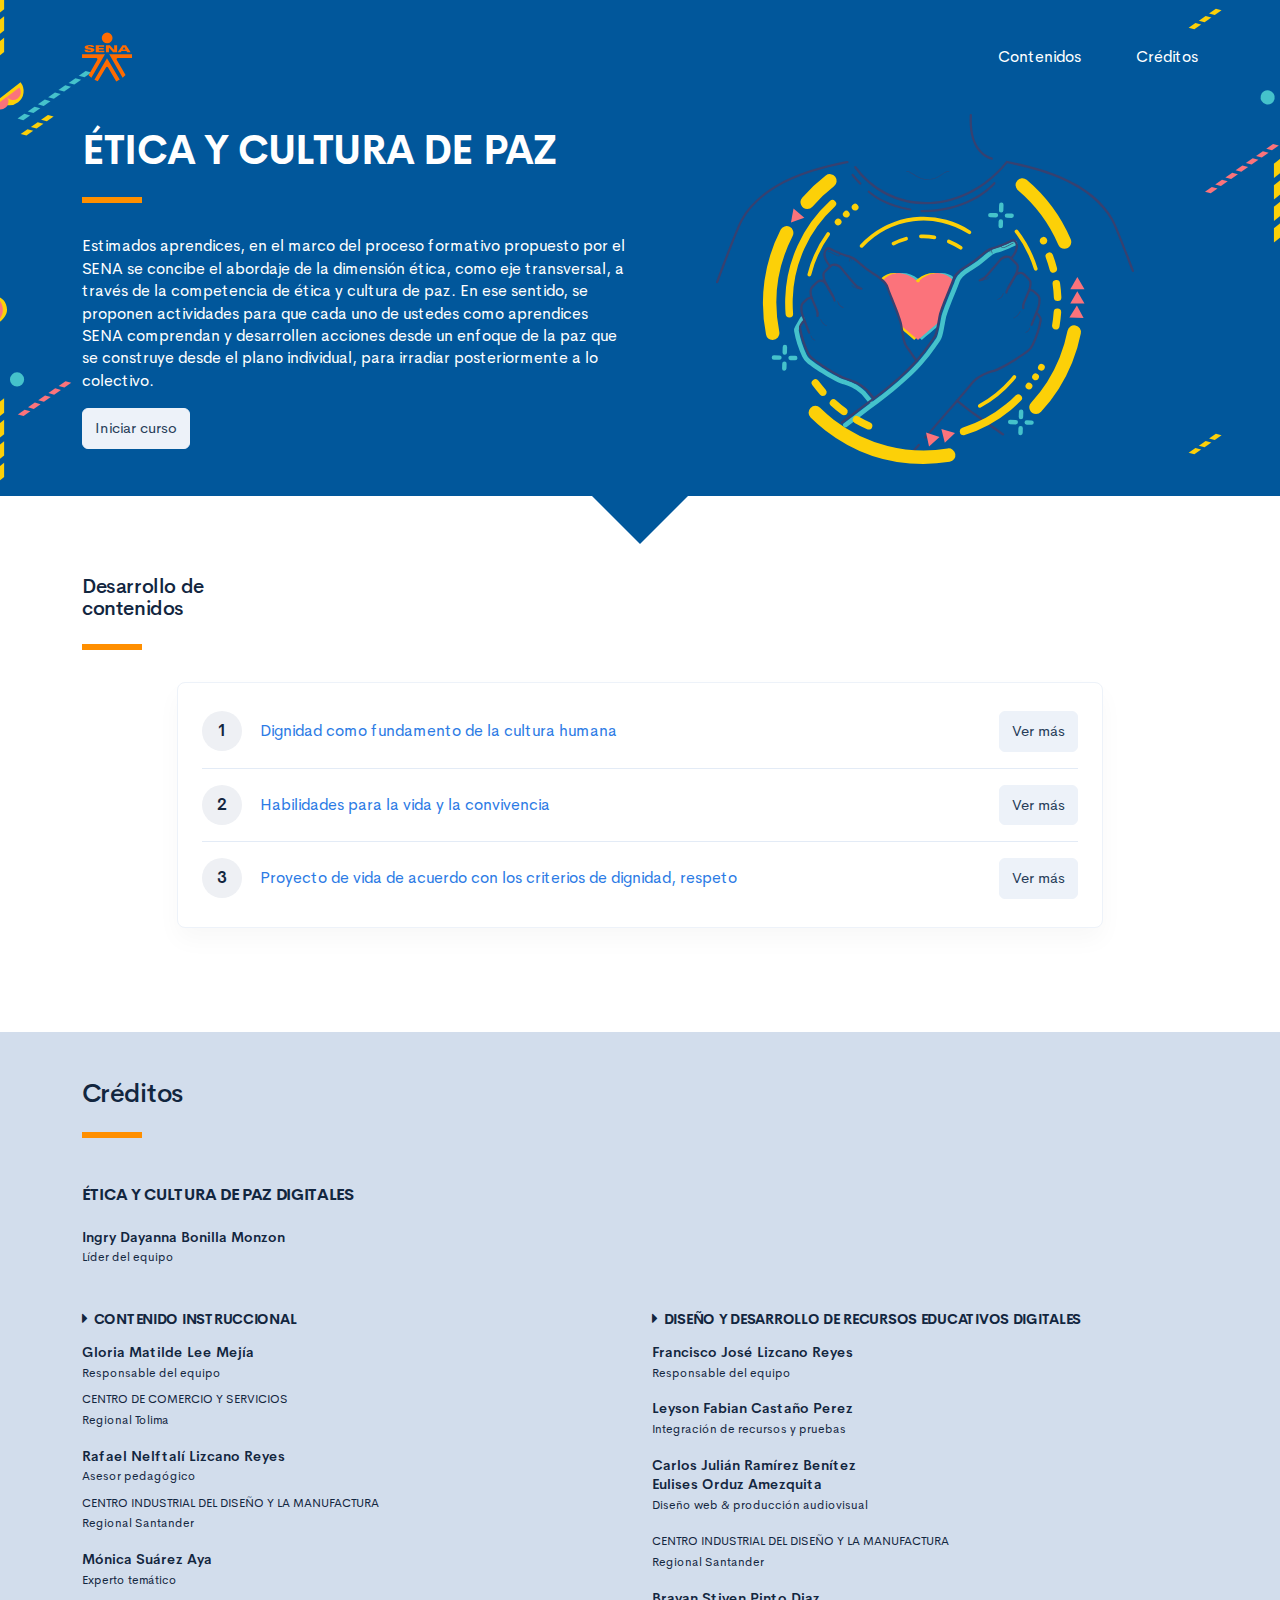
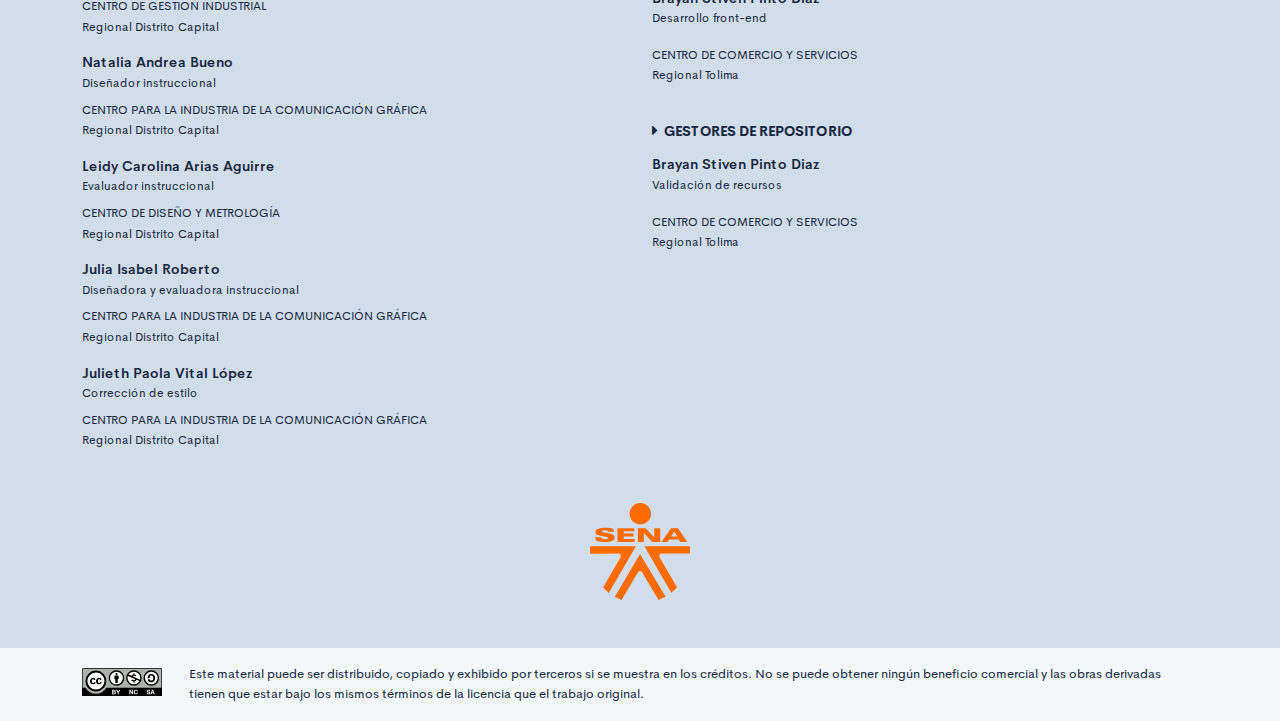
==== commit 8d2cace6: "Se realizan correcciones solicitadas por  Diseño Instruccional" ====
--- a/public/index.html
+++ b/public/index.html
@@ -22,7 +22,6 @@
                         </a><a class="curso-topbar__menubar collapsed btn-menu-responsive d-none" data-toggle="collapse" href="#curso-topbar__nav" aria-expanded="false"><span></span><span></span><span></span></a>
                         <nav class="curso-topbar__nav collapse show d-none d-md-block" id="curso-topbar__nav">
                             <ul class="curso-topbar__list">
-                                <li class="curso-topbar__item"><a class="curso-topbar__link" href="#ResultadosAprendizaje"><span class="text-white">Resultados de aprendizaje</span></a></li>
                                 <li class="curso-topbar__item"><a class="curso-topbar__link" href="#IndiceTematico"><span class="text-white">Contenidos</span></a></li>
                                 <li class="curso-topbar__item"><a class="curso-topbar__link" href="#Creditos"><span class="text-white">Créditos</span></a></li>
                             </ul>
@@ -32,8 +31,7 @@
                     <div class="curso-portada">
                         <div class="row align-items-center">
                             <div class="col-12 col-lg-6">
-                                <h3 class="curso-subtitulo" id="curso-titulo-componente">ÉTICA Y CULTURA DE PAZ</h3>
-                                <h1 class="curso-titulo" id="curso-titulo-tema">Ser - individuo</h1>
+                                <h1 class="curso-titulo" id="curso-titulo-tema">ÉTICA Y CULTURA DE PAZ</h1>
                                 <div class="brand-line-primary"></div>
                                 <p class="curso-descripcion">Estimados aprendices, en el marco del proceso formativo propuesto por el SENA se concibe el abordaje de la dimensión ética, como eje transversal, a través de la competencia de ética y cultura de paz. En ese sentido, se proponen actividades para que cada uno de ustedes como aprendices SENA comprendan y desarrollen acciones desde un enfoque de la paz que se construye desde el plano individual, para irradiar posteriormente a lo colectivo. </p><a class="curso-btn-iniciar btn btn-light" href="main.html"><span>Iniciar curso</span></a>
                             </div>
@@ -45,19 +43,6 @@
                 </div>
             </div>
         </header>
-        <section class="curso-resultados section bg-base-light" id="ResultadosAprendizaje">
-            <div class="container">
-                <h2> Resultados de <br>aprendizaje</h2>
-                <div class="brand-line-primary"></div>
-                <div class="card resultado-item">
-                    <div class="card-body">
-                        <ul class="bg-color-dark">
-                            <li> <span>240201526-01. Promover mi dignidad y la del otro a partir de los principios y valores éticos como aporte en la instauración de una cultura de paz.</span></li>
-                        </ul>
-                    </div>
-                </div>
-            </div>
-        </section>
         <section class="curso-indice-tematico section" id="IndiceTematico">
             <div class="container">
                 <h2>Desarrollo de <br>contenidos</h2>
@@ -126,6 +111,8 @@
                         <p class="footer-texto"><span class="text-small text-uppercase">Centro para La Industria de la Comunicación Gráfica</span><br /><span class="text-small">Regional Distrito Capital</span></p>
                         <p class="footer-texto mb-2"><strong>Leidy Carolina Arias Aguirre</strong><br /> <span class="text-small">Evaluador instruccional<br /></span></p>
                         <p class="footer-texto"><span class="text-small text-uppercase">Centro de Diseño y Metrología</span><br /><span class="text-small">Regional Distrito Capital</span></p>
+                        <p class="footer-texto mb-2"><strong>Julia Isabel Roberto</strong><br /> <span class="text-small">Diseñadora y evaluadora instruccional<br /></span></p>
+                        <p class="footer-texto"><span class="text-small text-uppercase">Centro para la Industria de la Comunicación Gráfica</span><br /><span class="text-small">Regional Distrito Capital </span></p>
                         <p class="footer-texto mb-2"><strong>Julieth Paola Vital López</strong><br /> <span class="text-small">Corrección de estilo<br /></span></p>
                         <p class="footer-texto"><span class="text-small text-uppercase">Centro para la Industria de la Comunicación Gráfica</span><br /><span class="text-small">Regional Distrito Capital </span></p>
                     </div>
--- a/public/assets/css/main.css
+++ b/public/assets/css/main.css
@@ -3,6 +3,6 @@
  * Copyright 2011-2019 The Bootstrap Authors
  * Copyright 2011-2019 Twitter, Inc.
  * Licensed under MIT (https://github.com/twbs/bootstrap/blob/master/LICENSE)
- */:root{--blue: #2C7BE5;--indigo: #727cf5;--purple: #6b5eae;--pink: #ff679b;--red: #E63757;--orange: #fd7e14;--yellow: #F6C343;--green: #00D97E;--teal: #02a8b5;--cyan: #39afd1;--white: #fff;--gray: #95AAC9;--gray-dark: #3B506C;--primary: #12263F;--secondary: #6E84A3;--success: #00A99A;--info: #39afd1;--warning: #ff8f00;--danger: #E63757;--light: #EDF2F9;--dark: #000;--white: #fff;--breakpoint-xs: 0;--breakpoint-sm: 576px;--breakpoint-md: 768px;--breakpoint-lg: 992px;--breakpoint-xl: 1200px;--font-family-sans-serif: "Cerebri Sans", sans-serif;--font-family-monospace: "Courier New", monospace}*,*::before,*::after{box-sizing:border-box}html{font-family:sans-serif;line-height:1.15;-webkit-text-size-adjust:100%;-webkit-tap-highlight-color:rgba(0,0,0,0)}article,aside,figcaption,figure,footer,header,hgroup,main,nav,section{display:block}body{margin:0;font-family:"Cerebri Sans",sans-serif;font-size:.9375rem;font-weight:400;line-height:1.5;color:#12263F;text-align:left;background-color:#F3F7FA}[tabindex="-1"]:focus:not(:focus-visible){outline:0 !important}hr{box-sizing:content-box;height:0;overflow:visible}h1,h2,h3,h4,h5,h6{margin-top:0;margin-bottom:1.125rem}p{margin-top:0;margin-bottom:1rem}abbr[title],abbr[data-original-title]{text-decoration:underline;text-decoration:underline dotted;cursor:help;border-bottom:0;text-decoration-skip-ink:none}address{margin-bottom:1rem;font-style:normal;line-height:inherit}ol,ul,dl{margin-top:0;margin-bottom:1rem}ol ol,ul ul,ol ul,ul ol{margin-bottom:0}dt{font-weight:600}dd{margin-bottom:.5rem;margin-left:0}blockquote{margin:0 0 1rem}b,strong{font-weight:bolder}small{font-size:80%}sub,sup{position:relative;font-size:75%;line-height:0;vertical-align:baseline}sub{bottom:-.25em}sup{top:-.5em}a{color:#2C7BE5;text-decoration:none;background-color:transparent}a:hover{color:#104082;text-decoration:none}a:not([href]){color:inherit;text-decoration:none}a:not([href]):hover{color:inherit;text-decoration:none}pre,code,kbd,samp{font-family:"Courier New",monospace;font-size:1em}pre{margin-top:0;margin-bottom:1rem;overflow:auto}figure{margin:0 0 1rem}img{vertical-align:middle;border-style:none}svg{overflow:hidden;vertical-align:middle}table{border-collapse:collapse}caption{padding-top:1rem;padding-bottom:1rem;color:#95AAC9;text-align:left;caption-side:bottom}th{text-align:inherit}label{display:inline-block;margin-bottom:.5rem}button{border-radius:0}button:focus{outline:1px dotted;outline:5px auto -webkit-focus-ring-color}input,button,select,optgroup,textarea{margin:0;font-family:inherit;font-size:inherit;line-height:inherit}button,input{overflow:visible}button,select{text-transform:none}select{word-wrap:normal}button,[type="button"],[type="reset"],[type="submit"]{-webkit-appearance:button}button:not(:disabled),[type="button"]:not(:disabled),[type="reset"]:not(:disabled),[type="submit"]:not(:disabled){cursor:pointer}button::-moz-focus-inner,[type="button"]::-moz-focus-inner,[type="reset"]::-moz-focus-inner,[type="submit"]::-moz-focus-inner{padding:0;border-style:none}input[type="radio"],input[type="checkbox"]{box-sizing:border-box;padding:0}input[type="date"],input[type="time"],input[type="datetime-local"],input[type="month"]{-webkit-appearance:listbox}textarea{overflow:auto;resize:vertical}fieldset{min-width:0;padding:0;margin:0;border:0}legend{display:block;width:100%;max-width:100%;padding:0;margin-bottom:.5rem;font-size:1.5rem;line-height:inherit;color:inherit;white-space:normal}progress{vertical-align:baseline}[type="number"]::-webkit-inner-spin-button,[type="number"]::-webkit-outer-spin-button{height:auto}[type="search"]{outline-offset:-2px;-webkit-appearance:none}[type="search"]::-webkit-search-decoration{-webkit-appearance:none}::-webkit-file-upload-button{font:inherit;-webkit-appearance:button}output{display:inline-block}summary{display:list-item;cursor:pointer}template{display:none}[hidden]{display:none !important}h1,h2,h3,h4,h5,h6,.h1,.h2,.h3,.h4,.h5,.h6{margin-bottom:1.125rem;font-weight:500;line-height:1.1}h1,.h1{font-size:1.625rem}h2,.h2{font-size:1.25rem}h3,.h3{font-size:1.0625rem}h4,.h4{font-size:.9375rem}h5,.h5{font-size:.8125rem}h6,.h6{font-size:.625rem}.lead{font-size:1.17188rem;font-weight:300}.display-1{font-size:4rem;font-weight:600;line-height:1.1}.display-2{font-size:3.25rem;font-weight:600;line-height:1.1}.display-3{font-size:2.625rem;font-weight:600;line-height:1.1}.display-4{font-size:2rem;font-weight:600;line-height:1.1}hr{margin-top:1rem;margin-bottom:1rem;border:0;border-top:1px solid #E3EBF6}small,.small{font-size:.8125rem;font-weight:400}mark,.mark{padding:.2em;background-color:#fcf8e3}.list-unstyled{padding-left:0;list-style:none}.list-inline{padding-left:0;list-style:none}.list-inline-item{display:inline-block}.list-inline-item:not(:last-child){margin-right:6px}.initialism{font-size:90%;text-transform:uppercase}.blockquote{margin-bottom:1.5rem;font-size:1.17188rem}.blockquote-footer{display:block;font-size:.8125rem;color:#95AAC9}.blockquote-footer::before{content:"\2014\00A0"}.img-fluid{max-width:100%;height:auto}.img-thumbnail{padding:.25rem;background-color:#F3F7FA;border:1px solid #E3EBF6;border-radius:.375rem;max-width:100%;height:auto}.figure{display:inline-block}.figure-img{margin-bottom:.75rem;line-height:1}.figure-caption{font-size:.8125rem;color:#95AAC9}code{font-size:87.5%;color:#2C7BE5;word-wrap:break-word}a>code{color:inherit}kbd{padding:.2rem .4rem;font-size:87.5%;color:#fff;background-color:#283E59;border-radius:.25rem}kbd kbd{padding:0;font-size:100%;font-weight:600}pre{display:block;font-size:87.5%;color:#283E59}pre code{font-size:inherit;color:inherit;word-break:normal}.pre-scrollable{max-height:340px;overflow-y:scroll}.container{width:100%;padding-right:12px;padding-left:12px;margin-right:auto;margin-left:auto}@media (min-width: 576px){.container{max-width:540px}}@media (min-width: 768px){.container{max-width:720px}}@media (min-width: 992px){.container{max-width:960px}}@media (min-width: 1200px){.container{max-width:1140px}}.container-fluid,.container-sm,.container-md,.container-lg,.container-xl{width:100%;padding-right:12px;padding-left:12px;margin-right:auto;margin-left:auto}@media (min-width: 576px){.container,.container-sm{max-width:540px}}@media (min-width: 768px){.container,.container-sm,.container-md{max-width:720px}}@media (min-width: 992px){.container,.container-sm,.container-md,.container-lg{max-width:960px}}@media (min-width: 1200px){.container,.container-sm,.container-md,.container-lg,.container-xl{max-width:1140px}}.row{display:flex;flex-wrap:wrap;margin-right:-12px;margin-left:-12px}.no-gutters{margin-right:0;margin-left:0}.no-gutters>.col,.no-gutters>[class*="col-"]{padding-right:0;padding-left:0}.col-1,.col-2,.col-3,.col-4,.col-5,.col-6,.col-7,.col-8,.col-9,.col-10,.col-11,.col-12,.col,.col-auto,.col-sm-1,.col-sm-2,.col-sm-3,.col-sm-4,.col-sm-5,.col-sm-6,.col-sm-7,.col-sm-8,.col-sm-9,.col-sm-10,.col-sm-11,.col-sm-12,.col-sm,.col-sm-auto,.col-md-1,.col-md-2,.col-md-3,.col-md-4,.col-md-5,.col-md-6,.col-md-7,.col-md-8,.col-md-9,.col-md-10,.col-md-11,.col-md-12,.col-md,.col-md-auto,.col-lg-1,.col-lg-2,.col-lg-3,.col-lg-4,.col-lg-5,.col-lg-6,.col-lg-7,.col-lg-8,.col-lg-9,.col-lg-10,.col-lg-11,.col-lg-12,.col-lg,.col-lg-auto,.col-xl-1,.col-xl-2,.col-xl-3,.col-xl-4,.col-xl-5,.col-xl-6,.col-xl-7,.col-xl-8,.col-xl-9,.col-xl-10,.col-xl-11,.col-xl-12,.col-xl,.col-xl-auto{position:relative;width:100%;padding-right:12px;padding-left:12px}.col{flex-basis:0;flex-grow:1;max-width:100%}.row-cols-1>*{flex:0 0 100%;max-width:100%}.row-cols-2>*{flex:0 0 50%;max-width:50%}.row-cols-3>*{flex:0 0 33.33333%;max-width:33.33333%}.row-cols-4>*{flex:0 0 25%;max-width:25%}.row-cols-5>*{flex:0 0 20%;max-width:20%}.row-cols-6>*{flex:0 0 16.66667%;max-width:16.66667%}.col-auto{flex:0 0 auto;width:auto;max-width:100%}.col-1{flex:0 0 8.33333%;max-width:8.33333%}.col-2{flex:0 0 16.66667%;max-width:16.66667%}.col-3{flex:0 0 25%;max-width:25%}.col-4{flex:0 0 33.33333%;max-width:33.33333%}.col-5{flex:0 0 41.66667%;max-width:41.66667%}.col-6{flex:0 0 50%;max-width:50%}.col-7{flex:0 0 58.33333%;max-width:58.33333%}.col-8{flex:0 0 66.66667%;max-width:66.66667%}.col-9{flex:0 0 75%;max-width:75%}.col-10{flex:0 0 83.33333%;max-width:83.33333%}.col-11{flex:0 0 91.66667%;max-width:91.66667%}.col-12{flex:0 0 100%;max-width:100%}.order-first{order:-1}.order-last{order:13}.order-0{order:0}.order-1{order:1}.order-2{order:2}.order-3{order:3}.order-4{order:4}.order-5{order:5}.order-6{order:6}.order-7{order:7}.order-8{order:8}.order-9{order:9}.order-10{order:10}.order-11{order:11}.order-12{order:12}.offset-1{margin-left:8.33333%}.offset-2{margin-left:16.66667%}.offset-3{margin-left:25%}.offset-4{margin-left:33.33333%}.offset-5{margin-left:41.66667%}.offset-6{margin-left:50%}.offset-7{margin-left:58.33333%}.offset-8{margin-left:66.66667%}.offset-9{margin-left:75%}.offset-10{margin-left:83.33333%}.offset-11{margin-left:91.66667%}@media (min-width: 576px){.col-sm{flex-basis:0;flex-grow:1;max-width:100%}.row-cols-sm-1>*{flex:0 0 100%;max-width:100%}.row-cols-sm-2>*{flex:0 0 50%;max-width:50%}.row-cols-sm-3>*{flex:0 0 33.33333%;max-width:33.33333%}.row-cols-sm-4>*{flex:0 0 25%;max-width:25%}.row-cols-sm-5>*{flex:0 0 20%;max-width:20%}.row-cols-sm-6>*{flex:0 0 16.66667%;max-width:16.66667%}.col-sm-auto{flex:0 0 auto;width:auto;max-width:100%}.col-sm-1{flex:0 0 8.33333%;max-width:8.33333%}.col-sm-2{flex:0 0 16.66667%;max-width:16.66667%}.col-sm-3{flex:0 0 25%;max-width:25%}.col-sm-4{flex:0 0 33.33333%;max-width:33.33333%}.col-sm-5{flex:0 0 41.66667%;max-width:41.66667%}.col-sm-6{flex:0 0 50%;max-width:50%}.col-sm-7{flex:0 0 58.33333%;max-width:58.33333%}.col-sm-8{flex:0 0 66.66667%;max-width:66.66667%}.col-sm-9{flex:0 0 75%;max-width:75%}.col-sm-10{flex:0 0 83.33333%;max-width:83.33333%}.col-sm-11{flex:0 0 91.66667%;max-width:91.66667%}.col-sm-12{flex:0 0 100%;max-width:100%}.order-sm-first{order:-1}.order-sm-last{order:13}.order-sm-0{order:0}.order-sm-1{order:1}.order-sm-2{order:2}.order-sm-3{order:3}.order-sm-4{order:4}.order-sm-5{order:5}.order-sm-6{order:6}.order-sm-7{order:7}.order-sm-8{order:8}.order-sm-9{order:9}.order-sm-10{order:10}.order-sm-11{order:11}.order-sm-12{order:12}.offset-sm-0{margin-left:0}.offset-sm-1{margin-left:8.33333%}.offset-sm-2{margin-left:16.66667%}.offset-sm-3{margin-left:25%}.offset-sm-4{margin-left:33.33333%}.offset-sm-5{margin-left:41.66667%}.offset-sm-6{margin-left:50%}.offset-sm-7{margin-left:58.33333%}.offset-sm-8{margin-left:66.66667%}.offset-sm-9{margin-left:75%}.offset-sm-10{margin-left:83.33333%}.offset-sm-11{margin-left:91.66667%}}@media (min-width: 768px){.col-md{flex-basis:0;flex-grow:1;max-width:100%}.row-cols-md-1>*{flex:0 0 100%;max-width:100%}.row-cols-md-2>*{flex:0 0 50%;max-width:50%}.row-cols-md-3>*{flex:0 0 33.33333%;max-width:33.33333%}.row-cols-md-4>*{flex:0 0 25%;max-width:25%}.row-cols-md-5>*{flex:0 0 20%;max-width:20%}.row-cols-md-6>*{flex:0 0 16.66667%;max-width:16.66667%}.col-md-auto{flex:0 0 auto;width:auto;max-width:100%}.col-md-1{flex:0 0 8.33333%;max-width:8.33333%}.col-md-2{flex:0 0 16.66667%;max-width:16.66667%}.col-md-3{flex:0 0 25%;max-width:25%}.col-md-4{flex:0 0 33.33333%;max-width:33.33333%}.col-md-5{flex:0 0 41.66667%;max-width:41.66667%}.col-md-6{flex:0 0 50%;max-width:50%}.col-md-7{flex:0 0 58.33333%;max-width:58.33333%}.col-md-8{flex:0 0 66.66667%;max-width:66.66667%}.col-md-9{flex:0 0 75%;max-width:75%}.col-md-10{flex:0 0 83.33333%;max-width:83.33333%}.col-md-11{flex:0 0 91.66667%;max-width:91.66667%}.col-md-12{flex:0 0 100%;max-width:100%}.order-md-first{order:-1}.order-md-last{order:13}.order-md-0{order:0}.order-md-1{order:1}.order-md-2{order:2}.order-md-3{order:3}.order-md-4{order:4}.order-md-5{order:5}.order-md-6{order:6}.order-md-7{order:7}.order-md-8{order:8}.order-md-9{order:9}.order-md-10{order:10}.order-md-11{order:11}.order-md-12{order:12}.offset-md-0{margin-left:0}.offset-md-1{margin-left:8.33333%}.offset-md-2{margin-left:16.66667%}.offset-md-3{margin-left:25%}.offset-md-4{margin-left:33.33333%}.offset-md-5{margin-left:41.66667%}.offset-md-6{margin-left:50%}.offset-md-7{margin-left:58.33333%}.offset-md-8{margin-left:66.66667%}.offset-md-9{margin-left:75%}.offset-md-10{margin-left:83.33333%}.offset-md-11{margin-left:91.66667%}}@media (min-width: 992px){.col-lg{flex-basis:0;flex-grow:1;max-width:100%}.row-cols-lg-1>*{flex:0 0 100%;max-width:100%}.row-cols-lg-2>*{flex:0 0 50%;max-width:50%}.row-cols-lg-3>*{flex:0 0 33.33333%;max-width:33.33333%}.row-cols-lg-4>*{flex:0 0 25%;max-width:25%}.row-cols-lg-5>*{flex:0 0 20%;max-width:20%}.row-cols-lg-6>*{flex:0 0 16.66667%;max-width:16.66667%}.col-lg-auto{flex:0 0 auto;width:auto;max-width:100%}.col-lg-1{flex:0 0 8.33333%;max-width:8.33333%}.col-lg-2{flex:0 0 16.66667%;max-width:16.66667%}.col-lg-3{flex:0 0 25%;max-width:25%}.col-lg-4{flex:0 0 33.33333%;max-width:33.33333%}.col-lg-5{flex:0 0 41.66667%;max-width:41.66667%}.col-lg-6{flex:0 0 50%;max-width:50%}.col-lg-7{flex:0 0 58.33333%;max-width:58.33333%}.col-lg-8{flex:0 0 66.66667%;max-width:66.66667%}.col-lg-9{flex:0 0 75%;max-width:75%}.col-lg-10{flex:0 0 83.33333%;max-width:83.33333%}.col-lg-11{flex:0 0 91.66667%;max-width:91.66667%}.col-lg-12{flex:0 0 100%;max-width:100%}.order-lg-first{order:-1}.order-lg-last{order:13}.order-lg-0{order:0}.order-lg-1{order:1}.order-lg-2{order:2}.order-lg-3{order:3}.order-lg-4{order:4}.order-lg-5{order:5}.order-lg-6{order:6}.order-lg-7{order:7}.order-lg-8{order:8}.order-lg-9{order:9}.order-lg-10{order:10}.order-lg-11{order:11}.order-lg-12{order:12}.offset-lg-0{margin-left:0}.offset-lg-1{margin-left:8.33333%}.offset-lg-2{margin-left:16.66667%}.offset-lg-3{margin-left:25%}.offset-lg-4{margin-left:33.33333%}.offset-lg-5{margin-left:41.66667%}.offset-lg-6{margin-left:50%}.offset-lg-7{margin-left:58.33333%}.offset-lg-8{margin-left:66.66667%}.offset-lg-9{margin-left:75%}.offset-lg-10{margin-left:83.33333%}.offset-lg-11{margin-left:91.66667%}}@media (min-width: 1200px){.col-xl{flex-basis:0;flex-grow:1;max-width:100%}.row-cols-xl-1>*{flex:0 0 100%;max-width:100%}.row-cols-xl-2>*{flex:0 0 50%;max-width:50%}.row-cols-xl-3>*{flex:0 0 33.33333%;max-width:33.33333%}.row-cols-xl-4>*{flex:0 0 25%;max-width:25%}.row-cols-xl-5>*{flex:0 0 20%;max-width:20%}.row-cols-xl-6>*{flex:0 0 16.66667%;max-width:16.66667%}.col-xl-auto{flex:0 0 auto;width:auto;max-width:100%}.col-xl-1{flex:0 0 8.33333%;max-width:8.33333%}.col-xl-2{flex:0 0 16.66667%;max-width:16.66667%}.col-xl-3{flex:0 0 25%;max-width:25%}.col-xl-4{flex:0 0 33.33333%;max-width:33.33333%}.col-xl-5{flex:0 0 41.66667%;max-width:41.66667%}.col-xl-6{flex:0 0 50%;max-width:50%}.col-xl-7{flex:0 0 58.33333%;max-width:58.33333%}.col-xl-8{flex:0 0 66.66667%;max-width:66.66667%}.col-xl-9{flex:0 0 75%;max-width:75%}.col-xl-10{flex:0 0 83.33333%;max-width:83.33333%}.col-xl-11{flex:0 0 91.66667%;max-width:91.66667%}.col-xl-12{flex:0 0 100%;max-width:100%}.order-xl-first{order:-1}.order-xl-last{order:13}.order-xl-0{order:0}.order-xl-1{order:1}.order-xl-2{order:2}.order-xl-3{order:3}.order-xl-4{order:4}.order-xl-5{order:5}.order-xl-6{order:6}.order-xl-7{order:7}.order-xl-8{order:8}.order-xl-9{order:9}.order-xl-10{order:10}.order-xl-11{order:11}.order-xl-12{order:12}.offset-xl-0{margin-left:0}.offset-xl-1{margin-left:8.33333%}.offset-xl-2{margin-left:16.66667%}.offset-xl-3{margin-left:25%}.offset-xl-4{margin-left:33.33333%}.offset-xl-5{margin-left:41.66667%}.offset-xl-6{margin-left:50%}.offset-xl-7{margin-left:58.33333%}.offset-xl-8{margin-left:66.66667%}.offset-xl-9{margin-left:75%}.offset-xl-10{margin-left:83.33333%}.offset-xl-11{margin-left:91.66667%}}.table{width:100%;margin-bottom:1.5rem;color:#12263F}.table th,.table td{padding:1rem;vertical-align:top;border-top:1px solid #EDF2F9}.table thead th{vertical-align:bottom;border-bottom:2px solid #EDF2F9}.table tbody+tbody{border-top:2px solid #EDF2F9}.table-sm th,.table-sm td{padding:1rem}.table-bordered{border:1px solid #EDF2F9}.table-bordered th,.table-bordered td{border:1px solid #EDF2F9}.table-bordered thead th,.table-bordered thead td{border-bottom-width:2px}.table-borderless th,.table-borderless td,.table-borderless thead th,.table-borderless tbody+tbody{border:0}.table-striped tbody tr:nth-of-type(even){background-color:#F9FBFD}.table-hover tbody tr:hover{color:#12263F;background-color:#F9FBFD}.table-primary,.table-primary>th,.table-primary>td{background-color:#bdc2c9}.table-primary th,.table-primary td,.table-primary thead th,.table-primary tbody+tbody{border-color:#848e9b}.table-hover .table-primary:hover{background-color:#afb5be}.table-hover .table-primary:hover>td,.table-hover .table-primary:hover>th{background-color:#afb5be}.table-secondary,.table-secondary>th,.table-secondary>td{background-color:#d6dde5}.table-secondary th,.table-secondary td,.table-secondary thead th,.table-secondary tbody+tbody{border-color:#b4bfcf}.table-hover .table-secondary:hover{background-color:#c6d0db}.table-hover .table-secondary:hover>td,.table-hover .table-secondary:hover>th{background-color:#c6d0db}.table-success,.table-success>th,.table-success>td{background-color:#b8e7e3}.table-success th,.table-success td,.table-success thead th,.table-success tbody+tbody{border-color:#7ad2ca}.table-hover .table-success:hover{background-color:#a5e1db}.table-hover .table-success:hover>td,.table-hover .table-success:hover>th{background-color:#a5e1db}.table-info,.table-info>th,.table-info>td{background-color:#c8e9f2}.table-info th,.table-info td,.table-info thead th,.table-info tbody+tbody{border-color:#98d5e7}.table-hover .table-info:hover{background-color:#b3e1ed}.table-hover .table-info:hover>td,.table-hover .table-info:hover>th{background-color:#b3e1ed}.table-warning,.table-warning>th,.table-warning>td{background-color:#ffe0b8}.table-warning th,.table-warning td,.table-warning thead th,.table-warning tbody+tbody{border-color:#ffc57a}.table-hover .table-warning:hover{background-color:#ffd59f}.table-hover .table-warning:hover>td,.table-hover .table-warning:hover>th{background-color:#ffd59f}.table-danger,.table-danger>th,.table-danger>td{background-color:#f8c7d0}.table-danger th,.table-danger td,.table-danger thead th,.table-danger tbody+tbody{border-color:#f297a8}.table-hover .table-danger:hover{background-color:#f5b0bd}.table-hover .table-danger:hover>td,.table-hover .table-danger:hover>th{background-color:#f5b0bd}.table-light,.table-light>th,.table-light>td{background-color:#fafbfd}.table-light th,.table-light td,.table-light thead th,.table-light tbody+tbody{border-color:#f6f8fc}.table-hover .table-light:hover{background-color:#e8ecf6}.table-hover .table-light:hover>td,.table-hover .table-light:hover>th{background-color:#e8ecf6}.table-dark,.table-dark>th,.table-dark>td{background-color:#b8b8b8}.table-dark th,.table-dark td,.table-dark thead th,.table-dark tbody+tbody{border-color:#7a7a7a}.table-hover .table-dark:hover{background-color:#ababab}.table-hover .table-dark:hover>td,.table-hover .table-dark:hover>th{background-color:#ababab}.table-white,.table-white>th,.table-white>td{background-color:#fff}.table-white th,.table-white td,.table-white thead th,.table-white tbody+tbody{border-color:#fff}.table-hover .table-white:hover{background-color:#f2f2f2}.table-hover .table-white:hover>td,.table-hover .table-white:hover>th{background-color:#f2f2f2}.table-active,.table-active>th,.table-active>td{background-color:#F9FBFD}.table-hover .table-active:hover{background-color:#e6eef7}.table-hover .table-active:hover>td,.table-hover .table-active:hover>th{background-color:#e6eef7}.table .thead-dark th{color:#fff;background-color:#3B506C;border-color:#496285}.table .thead-light th{color:#95AAC9;background-color:#F9FBFD;border-color:#EDF2F9}.table-dark{color:#fff;background-color:#3B506C}.table-dark th,.table-dark td,.table-dark thead th{border-color:#496285}.table-dark.table-bordered{border:0}.table-dark.table-striped tbody tr:nth-of-type(even){background-color:rgba(255,255,255,0.05)}.table-dark.table-hover tbody tr:hover{color:#fff;background-color:rgba(255,255,255,0.075)}@media (max-width: 575.98px){.table-responsive-sm{display:block;width:100%;overflow-x:auto;-webkit-overflow-scrolling:touch}.table-responsive-sm>.table-bordered{border:0}}@media (max-width: 767.98px){.table-responsive-md{display:block;width:100%;overflow-x:auto;-webkit-overflow-scrolling:touch}.table-responsive-md>.table-bordered{border:0}}@media (max-width: 991.98px){.table-responsive-lg{display:block;width:100%;overflow-x:auto;-webkit-overflow-scrolling:touch}.table-responsive-lg>.table-bordered{border:0}}@media (max-width: 1199.98px){.table-responsive-xl{display:block;width:100%;overflow-x:auto;-webkit-overflow-scrolling:touch}.table-responsive-xl>.table-bordered{border:0}}.table-responsive{display:block;width:100%;overflow-x:auto;-webkit-overflow-scrolling:touch}.table-responsive>.table-bordered{border:0}.form-control{display:block;width:100%;height:calc(1.5em + 1rem + 2px);padding:.5rem .75rem;font-size:.9375rem;font-weight:400;line-height:1.5;color:#12263F;background-color:#fff;background-clip:padding-box;border:1px solid #D2DDEC;border-radius:.375rem;transition:border-color 0.15s ease-in-out,box-shadow 0.15s ease-in-out}@media (prefers-reduced-motion: reduce){.form-control{transition:none}}.form-control::-ms-expand{background-color:transparent;border:0}.form-control:-moz-focusring{color:transparent;text-shadow:0 0 0 #12263F}.form-control:focus{color:#12263F;background-color:#fff;border-color:#12263F;outline:0;box-shadow:rgba(0,0,0,0)}.form-control::placeholder{color:#B1C2D9;opacity:1}.form-control:disabled,.form-control[readonly]{background-color:#fff;opacity:1}select.form-control:focus::-ms-value{color:#12263F;background-color:#fff}.form-control-file,.form-control-range{display:block;width:100%}.col-form-label{padding-top:calc(.5rem + 1px);padding-bottom:calc(.5rem + 1px);margin-bottom:0;font-size:inherit;line-height:1.5}.col-form-label-lg{padding-top:calc(.75rem + 1px);padding-bottom:calc(.75rem + 1px);font-size:.9375rem;line-height:1.5}.col-form-label-sm{padding-top:calc(.125rem + 1px);padding-bottom:calc(.125rem + 1px);font-size:.8125rem;line-height:1.75}.form-control-plaintext{display:block;width:100%;padding:.5rem 0;margin-bottom:0;font-size:.9375rem;line-height:1.5;color:#12263F;background-color:transparent;border:solid transparent;border-width:1px 0}.form-control-plaintext.form-control-sm,.form-control-plaintext.form-control-lg{padding-right:0;padding-left:0}.form-control-sm{height:calc(1.75em + .25rem + 2px);padding:.125rem .5rem;font-size:.8125rem;line-height:1.75;border-radius:.25rem}.form-control-lg{height:calc(1.5em + 1.5rem + 2px);padding:.75rem 1.25rem;font-size:.9375rem;line-height:1.5;border-radius:.5rem}select.form-control[size],select.form-control[multiple]{height:auto}textarea.form-control{height:auto}.form-group{margin-bottom:1.375rem}.form-text{display:block;margin-top:.25rem}.form-row{display:flex;flex-wrap:wrap;margin-right:-5px;margin-left:-5px}.form-row>.col,.form-row>[class*="col-"]{padding-right:5px;padding-left:5px}.form-check{position:relative;display:block;padding-left:1.25rem}.form-check-input{position:absolute;margin-top:.3rem;margin-left:-1.25rem}.form-check-input[disabled] ~ .form-check-label,.form-check-input:disabled ~ .form-check-label{color:#95AAC9}.form-check-label{margin-bottom:0}.form-check-inline{display:inline-flex;align-items:center;padding-left:0;margin-right:.75rem}.form-check-inline .form-check-input{position:static;margin-top:0;margin-right:.3125rem;margin-left:0}.valid-feedback{display:none;width:100%;margin-top:.25rem;font-size:.8125rem;color:#00A99A}.valid-tooltip{position:absolute;top:100%;z-index:5;display:none;max-width:100%;padding:.25rem .5rem;margin-top:.1rem;font-size:.8125rem;line-height:1.5;color:#fff;background-color:#00a99a;border-radius:.375rem}.was-validated :valid ~ .valid-feedback,.was-validated :valid ~ .valid-tooltip,.is-valid ~ .valid-feedback,.is-valid ~ .valid-tooltip{display:block}.was-validated .form-control:valid,.form-control.is-valid{border-color:#00A99A}.was-validated .form-control:valid:focus,.form-control.is-valid:focus{border-color:#00A99A;box-shadow:0 0 0 .15rem rgba(0,169,154,0.25)}.was-validated .custom-select:valid,.custom-select.is-valid{border-color:#00A99A}.was-validated .custom-select:valid:focus,.custom-select.is-valid:focus{border-color:#00A99A;box-shadow:0 0 0 .15rem rgba(0,169,154,0.25)}.was-validated .form-check-input:valid ~ .form-check-label,.form-check-input.is-valid ~ .form-check-label{color:#00A99A}.was-validated .form-check-input:valid ~ .valid-feedback,.was-validated .form-check-input:valid ~ .valid-tooltip,.form-check-input.is-valid ~ .valid-feedback,.form-check-input.is-valid ~ .valid-tooltip{display:block}.was-validated .custom-control-input:valid ~ .custom-control-label,.custom-control-input.is-valid ~ .custom-control-label{color:#00A99A}.was-validated .custom-control-input:valid ~ .custom-control-label::before,.custom-control-input.is-valid ~ .custom-control-label::before{border-color:#00A99A}.was-validated .custom-control-input:valid:checked ~ .custom-control-label::before,.custom-control-input.is-valid:checked ~ .custom-control-label::before{border-color:#00dcc8;background-color:#00dcc8}.was-validated .custom-control-input:valid:focus ~ .custom-control-label::before,.custom-control-input.is-valid:focus ~ .custom-control-label::before{box-shadow:0 0 0 .15rem rgba(0,169,154,0.25)}.was-validated .custom-control-input:valid:focus:not(:checked) ~ .custom-control-label::before,.custom-control-input.is-valid:focus:not(:checked) ~ .custom-control-label::before{border-color:#00A99A}.was-validated .custom-file-input:valid ~ .custom-file-label,.custom-file-input.is-valid ~ .custom-file-label{border-color:#00A99A}.was-validated .custom-file-input:valid:focus ~ .custom-file-label,.custom-file-input.is-valid:focus ~ .custom-file-label{border-color:#00A99A;box-shadow:0 0 0 .15rem rgba(0,169,154,0.25)}.invalid-feedback{display:none;width:100%;margin-top:.25rem;font-size:.8125rem;color:#E63757}.invalid-tooltip{position:absolute;top:100%;z-index:5;display:none;max-width:100%;padding:.25rem .5rem;margin-top:.1rem;font-size:.8125rem;line-height:1.5;color:#fff;background-color:#e63757;border-radius:.375rem}.was-validated :invalid ~ .invalid-feedback,.was-validated :invalid ~ .invalid-tooltip,.is-invalid ~ .invalid-feedback,.is-invalid ~ .invalid-tooltip{display:block}.was-validated .form-control:invalid,.form-control.is-invalid{border-color:#E63757}.was-validated .form-control:invalid:focus,.form-control.is-invalid:focus{border-color:#E63757;box-shadow:0 0 0 .15rem rgba(230,55,87,0.25)}.was-validated .custom-select:invalid,.custom-select.is-invalid{border-color:#E63757}.was-validated .custom-select:invalid:focus,.custom-select.is-invalid:focus{border-color:#E63757;box-shadow:0 0 0 .15rem rgba(230,55,87,0.25)}.was-validated .form-check-input:invalid ~ .form-check-label,.form-check-input.is-invalid ~ .form-check-label{color:#E63757}.was-validated .form-check-input:invalid ~ .invalid-feedback,.was-validated .form-check-input:invalid ~ .invalid-tooltip,.form-check-input.is-invalid ~ .invalid-feedback,.form-check-input.is-invalid ~ .invalid-tooltip{display:block}.was-validated .custom-control-input:invalid ~ .custom-control-label,.custom-control-input.is-invalid ~ .custom-control-label{color:#E63757}.was-validated .custom-control-input:invalid ~ .custom-control-label::before,.custom-control-input.is-invalid ~ .custom-control-label::before{border-color:#E63757}.was-validated .custom-control-input:invalid:checked ~ .custom-control-label::before,.custom-control-input.is-invalid:checked ~ .custom-control-label::before{border-color:#ec647d;background-color:#ec647d}.was-validated .custom-control-input:invalid:focus ~ .custom-control-label::before,.custom-control-input.is-invalid:focus ~ .custom-control-label::before{box-shadow:0 0 0 .15rem rgba(230,55,87,0.25)}.was-validated .custom-control-input:invalid:focus:not(:checked) ~ .custom-control-label::before,.custom-control-input.is-invalid:focus:not(:checked) ~ .custom-control-label::before{border-color:#E63757}.was-validated .custom-file-input:invalid ~ .custom-file-label,.custom-file-input.is-invalid ~ .custom-file-label{border-color:#E63757}.was-validated .custom-file-input:invalid:focus ~ .custom-file-label,.custom-file-input.is-invalid:focus ~ .custom-file-label{border-color:#E63757;box-shadow:0 0 0 .15rem rgba(230,55,87,0.25)}.form-inline{display:flex;flex-flow:row wrap;align-items:center}.form-inline .form-check{width:100%}@media (min-width: 576px){.form-inline label{display:flex;align-items:center;justify-content:center;margin-bottom:0}.form-inline .form-group{display:flex;flex:0 0 auto;flex-flow:row wrap;align-items:center;margin-bottom:0}.form-inline .form-control{display:inline-block;width:auto;vertical-align:middle}.form-inline .form-control-plaintext{display:inline-block}.form-inline .input-group,.form-inline .custom-select{width:auto}.form-inline .form-check{display:flex;align-items:center;justify-content:center;width:auto;padding-left:0}.form-inline .form-check-input{position:relative;flex-shrink:0;margin-top:0;margin-right:.25rem;margin-left:0}.form-inline .custom-control{align-items:center;justify-content:center}.form-inline .custom-control-label{margin-bottom:0}}.btn{display:inline-block;font-weight:400;color:#12263F;text-align:center;vertical-align:middle;cursor:pointer;user-select:none;background-color:transparent;border:1px solid transparent;padding:.5rem .75rem;font-size:.9375rem;line-height:1.5;border-radius:.375rem;transition:color 0.15s ease-in-out,background-color 0.15s ease-in-out,border-color 0.15s ease-in-out,box-shadow 0.15s ease-in-out}@media (prefers-reduced-motion: reduce){.btn{transition:none}}.btn:hover{color:#12263F;text-decoration:none}.btn:focus,.btn.focus{outline:0;box-shadow:0 0 0 .15rem rgba(18,38,63,0.25)}.btn.disabled,.btn:disabled{opacity:.65}a.btn.disabled,fieldset:disabled a.btn{pointer-events:none}.btn-primary{color:#fff;background-color:#12263F;border-color:#12263F}.btn-primary:hover{color:#fff;background-color:#0a1421;border-color:#070e17}.btn-primary:focus,.btn-primary.focus{color:#fff;background-color:#0a1421;border-color:#070e17;box-shadow:0 0 0 .15rem rgba(54,71,92,0.5)}.btn-primary.disabled,.btn-primary:disabled{color:#fff;background-color:#12263F;border-color:#12263F}.btn-primary:not(:disabled):not(.disabled):active,.btn-primary:not(:disabled):not(.disabled).active,.show>.btn-primary.dropdown-toggle{color:#fff;background-color:#070e17;border-color:#04080d}.btn-primary:not(:disabled):not(.disabled):active:focus,.btn-primary:not(:disabled):not(.disabled).active:focus,.show>.btn-primary.dropdown-toggle:focus{box-shadow:0 0 0 .15rem rgba(54,71,92,0.5)}.btn-secondary{color:#fff;background-color:#6E84A3;border-color:#6E84A3}.btn-secondary:hover{color:#fff;background-color:#5b7190;border-color:#566b88}.btn-secondary:focus,.btn-secondary.focus{color:#fff;background-color:#5b7190;border-color:#566b88;box-shadow:0 0 0 .15rem rgba(132,150,177,0.5)}.btn-secondary.disabled,.btn-secondary:disabled{color:#fff;background-color:#6E84A3;border-color:#6E84A3}.btn-secondary:not(:disabled):not(.disabled):active,.btn-secondary:not(:disabled):not(.disabled).active,.show>.btn-secondary.dropdown-toggle{color:#fff;background-color:#566b88;border-color:#516580}.btn-secondary:not(:disabled):not(.disabled):active:focus,.btn-secondary:not(:disabled):not(.disabled).active:focus,.show>.btn-secondary.dropdown-toggle:focus{box-shadow:0 0 0 .15rem rgba(132,150,177,0.5)}.btn-success{color:#fff;background-color:#00A99A;border-color:#00A99A}.btn-success:hover{color:#fff;background-color:#008377;border-color:#00766c}.btn-success:focus,.btn-success.focus{color:#fff;background-color:#008377;border-color:#00766c;box-shadow:0 0 0 .15rem rgba(38,182,169,0.5)}.btn-success.disabled,.btn-success:disabled{color:#fff;background-color:#00A99A;border-color:#00A99A}.btn-success:not(:disabled):not(.disabled):active,.btn-success:not(:disabled):not(.disabled).active,.show>.btn-success.dropdown-toggle{color:#fff;background-color:#00766c;border-color:#006960}.btn-success:not(:disabled):not(.disabled):active:focus,.btn-success:not(:disabled):not(.disabled).active:focus,.show>.btn-success.dropdown-toggle:focus{box-shadow:0 0 0 .15rem rgba(38,182,169,0.5)}.btn-info{color:#fff;background-color:#39afd1;border-color:#39afd1}.btn-info:hover{color:#fff;background-color:#2b99b9;border-color:#2991ae}.btn-info:focus,.btn-info.focus{color:#fff;background-color:#2b99b9;border-color:#2991ae;box-shadow:0 0 0 .15rem rgba(87,187,216,0.5)}.btn-info.disabled,.btn-info:disabled{color:#fff;background-color:#39afd1;border-color:#39afd1}.btn-info:not(:disabled):not(.disabled):active,.btn-info:not(:disabled):not(.disabled).active,.show>.btn-info.dropdown-toggle{color:#fff;background-color:#2991ae;border-color:#2688a4}.btn-info:not(:disabled):not(.disabled):active:focus,.btn-info:not(:disabled):not(.disabled).active:focus,.show>.btn-info.dropdown-toggle:focus{box-shadow:0 0 0 .15rem rgba(87,187,216,0.5)}.btn-warning{color:#283E59;background-color:#ff8f00;border-color:#ff8f00}.btn-warning:hover{color:#fff;background-color:#d97a00;border-color:#cc7200}.btn-warning:focus,.btn-warning.focus{color:#fff;background-color:#d97a00;border-color:#cc7200;box-shadow:0 0 0 .15rem rgba(223,131,13,0.5)}.btn-warning.disabled,.btn-warning:disabled{color:#283E59;background-color:#ff8f00;border-color:#ff8f00}.btn-warning:not(:disabled):not(.disabled):active,.btn-warning:not(:disabled):not(.disabled).active,.show>.btn-warning.dropdown-toggle{color:#fff;background-color:#cc7200;border-color:#bf6b00}.btn-warning:not(:disabled):not(.disabled):active:focus,.btn-warning:not(:disabled):not(.disabled).active:focus,.show>.btn-warning.dropdown-toggle:focus{box-shadow:0 0 0 .15rem rgba(223,131,13,0.5)}.btn-danger{color:#fff;background-color:#E63757;border-color:#E63757}.btn-danger:hover{color:#fff;background-color:#db1b3f;border-color:#d01a3b}.btn-danger:focus,.btn-danger.focus{color:#fff;background-color:#db1b3f;border-color:#d01a3b;box-shadow:0 0 0 .15rem rgba(234,85,112,0.5)}.btn-danger.disabled,.btn-danger:disabled{color:#fff;background-color:#E63757;border-color:#E63757}.btn-danger:not(:disabled):not(.disabled):active,.btn-danger:not(:disabled):not(.disabled).active,.show>.btn-danger.dropdown-toggle{color:#fff;background-color:#d01a3b;border-color:#c51938}.btn-danger:not(:disabled):not(.disabled):active:focus,.btn-danger:not(:disabled):not(.disabled).active:focus,.show>.btn-danger.dropdown-toggle:focus{box-shadow:0 0 0 .15rem rgba(234,85,112,0.5)}.btn-light{color:#283E59;background-color:#EDF2F9;border-color:#EDF2F9}.btn-light:hover{color:#283E59;background-color:#d0ddef;border-color:#c7d6ec}.btn-light:focus,.btn-light.focus{color:#283E59;background-color:#d0ddef;border-color:#c7d6ec;box-shadow:0 0 0 .15rem rgba(207,215,225,0.5)}.btn-light.disabled,.btn-light:disabled{color:#283E59;background-color:#EDF2F9;border-color:#EDF2F9}.btn-light:not(:disabled):not(.disabled):active,.btn-light:not(:disabled):not(.disabled).active,.show>.btn-light.dropdown-toggle{color:#283E59;background-color:#c7d6ec;border-color:#bdcfe9}.btn-light:not(:disabled):not(.disabled):active:focus,.btn-light:not(:disabled):not(.disabled).active:focus,.show>.btn-light.dropdown-toggle:focus{box-shadow:0 0 0 .15rem rgba(207,215,225,0.5)}.btn-dark{color:#fff;background-color:#000;border-color:#000}.btn-dark:hover{color:#fff;background-color:#000;border-color:#000}.btn-dark:focus,.btn-dark.focus{color:#fff;background-color:#000;border-color:#000;box-shadow:0 0 0 .15rem rgba(38,38,38,0.5)}.btn-dark.disabled,.btn-dark:disabled{color:#fff;background-color:#000;border-color:#000}.btn-dark:not(:disabled):not(.disabled):active,.btn-dark:not(:disabled):not(.disabled).active,.show>.btn-dark.dropdown-toggle{color:#fff;background-color:#000;border-color:#000}.btn-dark:not(:disabled):not(.disabled):active:focus,.btn-dark:not(:disabled):not(.disabled).active:focus,.show>.btn-dark.dropdown-toggle:focus{box-shadow:0 0 0 .15rem rgba(38,38,38,0.5)}.btn-white{color:#283E59;background-color:#fff;border-color:#fff}.btn-white:hover{color:#283E59;background-color:#ececec;border-color:#e6e6e6}.btn-white:focus,.btn-white.focus{color:#283E59;background-color:#ececec;border-color:#e6e6e6;box-shadow:0 0 0 .15rem rgba(223,226,230,0.5)}.btn-white.disabled,.btn-white:disabled{color:#283E59;background-color:#fff;border-color:#fff}.btn-white:not(:disabled):not(.disabled):active,.btn-white:not(:disabled):not(.disabled).active,.show>.btn-white.dropdown-toggle{color:#283E59;background-color:#e6e6e6;border-color:#dfdfdf}.btn-white:not(:disabled):not(.disabled):active:focus,.btn-white:not(:disabled):not(.disabled).active:focus,.show>.btn-white.dropdown-toggle:focus{box-shadow:0 0 0 .15rem rgba(223,226,230,0.5)}.btn-outline-primary{color:#12263F;border-color:#12263F}.btn-outline-primary:hover{color:#fff;background-color:#12263F;border-color:#12263F}.btn-outline-primary:focus,.btn-outline-primary.focus{box-shadow:0 0 0 .15rem rgba(18,38,63,0.5)}.btn-outline-primary.disabled,.btn-outline-primary:disabled{color:#12263F;background-color:transparent}.btn-outline-primary:not(:disabled):not(.disabled):active,.btn-outline-primary:not(:disabled):not(.disabled).active,.show>.btn-outline-primary.dropdown-toggle{color:#fff;background-color:#12263F;border-color:#12263F}.btn-outline-primary:not(:disabled):not(.disabled):active:focus,.btn-outline-primary:not(:disabled):not(.disabled).active:focus,.show>.btn-outline-primary.dropdown-toggle:focus{box-shadow:0 0 0 .15rem rgba(18,38,63,0.5)}.btn-outline-secondary{color:#6E84A3;border-color:#6E84A3}.btn-outline-secondary:hover{color:#fff;background-color:#6E84A3;border-color:#6E84A3}.btn-outline-secondary:focus,.btn-outline-secondary.focus{box-shadow:0 0 0 .15rem rgba(110,132,163,0.5)}.btn-outline-secondary.disabled,.btn-outline-secondary:disabled{color:#6E84A3;background-color:transparent}.btn-outline-secondary:not(:disabled):not(.disabled):active,.btn-outline-secondary:not(:disabled):not(.disabled).active,.show>.btn-outline-secondary.dropdown-toggle{color:#fff;background-color:#6E84A3;border-color:#6E84A3}.btn-outline-secondary:not(:disabled):not(.disabled):active:focus,.btn-outline-secondary:not(:disabled):not(.disabled).active:focus,.show>.btn-outline-secondary.dropdown-toggle:focus{box-shadow:0 0 0 .15rem rgba(110,132,163,0.5)}.btn-outline-success{color:#00A99A;border-color:#00A99A}.btn-outline-success:hover{color:#fff;background-color:#00A99A;border-color:#00A99A}.btn-outline-success:focus,.btn-outline-success.focus{box-shadow:0 0 0 .15rem rgba(0,169,154,0.5)}.btn-outline-success.disabled,.btn-outline-success:disabled{color:#00A99A;background-color:transparent}.btn-outline-success:not(:disabled):not(.disabled):active,.btn-outline-success:not(:disabled):not(.disabled).active,.show>.btn-outline-success.dropdown-toggle{color:#fff;background-color:#00A99A;border-color:#00A99A}.btn-outline-success:not(:disabled):not(.disabled):active:focus,.btn-outline-success:not(:disabled):not(.disabled).active:focus,.show>.btn-outline-success.dropdown-toggle:focus{box-shadow:0 0 0 .15rem rgba(0,169,154,0.5)}.btn-outline-info{color:#39afd1;border-color:#39afd1}.btn-outline-info:hover{color:#fff;background-color:#39afd1;border-color:#39afd1}.btn-outline-info:focus,.btn-outline-info.focus{box-shadow:0 0 0 .15rem rgba(57,175,209,0.5)}.btn-outline-info.disabled,.btn-outline-info:disabled{color:#39afd1;background-color:transparent}.btn-outline-info:not(:disabled):not(.disabled):active,.btn-outline-info:not(:disabled):not(.disabled).active,.show>.btn-outline-info.dropdown-toggle{color:#fff;background-color:#39afd1;border-color:#39afd1}.btn-outline-info:not(:disabled):not(.disabled):active:focus,.btn-outline-info:not(:disabled):not(.disabled).active:focus,.show>.btn-outline-info.dropdown-toggle:focus{box-shadow:0 0 0 .15rem rgba(57,175,209,0.5)}.btn-outline-warning{color:#ff8f00;border-color:#ff8f00}.btn-outline-warning:hover{color:#283E59;background-color:#ff8f00;border-color:#ff8f00}.btn-outline-warning:focus,.btn-outline-warning.focus{box-shadow:0 0 0 .15rem rgba(255,143,0,0.5)}.btn-outline-warning.disabled,.btn-outline-warning:disabled{color:#ff8f00;background-color:transparent}.btn-outline-warning:not(:disabled):not(.disabled):active,.btn-outline-warning:not(:disabled):not(.disabled).active,.show>.btn-outline-warning.dropdown-toggle{color:#283E59;background-color:#ff8f00;border-color:#ff8f00}.btn-outline-warning:not(:disabled):not(.disabled):active:focus,.btn-outline-warning:not(:disabled):not(.disabled).active:focus,.show>.btn-outline-warning.dropdown-toggle:focus{box-shadow:0 0 0 .15rem rgba(255,143,0,0.5)}.btn-outline-danger{color:#E63757;border-color:#E63757}.btn-outline-danger:hover{color:#fff;background-color:#E63757;border-color:#E63757}.btn-outline-danger:focus,.btn-outline-danger.focus{box-shadow:0 0 0 .15rem rgba(230,55,87,0.5)}.btn-outline-danger.disabled,.btn-outline-danger:disabled{color:#E63757;background-color:transparent}.btn-outline-danger:not(:disabled):not(.disabled):active,.btn-outline-danger:not(:disabled):not(.disabled).active,.show>.btn-outline-danger.dropdown-toggle{color:#fff;background-color:#E63757;border-color:#E63757}.btn-outline-danger:not(:disabled):not(.disabled):active:focus,.btn-outline-danger:not(:disabled):not(.disabled).active:focus,.show>.btn-outline-danger.dropdown-toggle:focus{box-shadow:0 0 0 .15rem rgba(230,55,87,0.5)}.btn-outline-light{color:#EDF2F9;border-color:#EDF2F9}.btn-outline-light:hover{color:#283E59;background-color:#EDF2F9;border-color:#EDF2F9}.btn-outline-light:focus,.btn-outline-light.focus{box-shadow:0 0 0 .15rem rgba(237,242,249,0.5)}.btn-outline-light.disabled,.btn-outline-light:disabled{color:#EDF2F9;background-color:transparent}.btn-outline-light:not(:disabled):not(.disabled):active,.btn-outline-light:not(:disabled):not(.disabled).active,.show>.btn-outline-light.dropdown-toggle{color:#283E59;background-color:#EDF2F9;border-color:#EDF2F9}.btn-outline-light:not(:disabled):not(.disabled):active:focus,.btn-outline-light:not(:disabled):not(.disabled).active:focus,.show>.btn-outline-light.dropdown-toggle:focus{box-shadow:0 0 0 .15rem rgba(237,242,249,0.5)}.btn-outline-dark{color:#000;border-color:#000}.btn-outline-dark:hover{color:#fff;background-color:#000;border-color:#000}.btn-outline-dark:focus,.btn-outline-dark.focus{box-shadow:0 0 0 .15rem rgba(0,0,0,0.5)}.btn-outline-dark.disabled,.btn-outline-dark:disabled{color:#000;background-color:transparent}.btn-outline-dark:not(:disabled):not(.disabled):active,.btn-outline-dark:not(:disabled):not(.disabled).active,.show>.btn-outline-dark.dropdown-toggle{color:#fff;background-color:#000;border-color:#000}.btn-outline-dark:not(:disabled):not(.disabled):active:focus,.btn-outline-dark:not(:disabled):not(.disabled).active:focus,.show>.btn-outline-dark.dropdown-toggle:focus{box-shadow:0 0 0 .15rem rgba(0,0,0,0.5)}.btn-outline-white{color:#fff;border-color:#fff}.btn-outline-white:hover{color:#283E59;background-color:#fff;border-color:#fff}.btn-outline-white:focus,.btn-outline-white.focus{box-shadow:0 0 0 .15rem rgba(255,255,255,0.5)}.btn-outline-white.disabled,.btn-outline-white:disabled{color:#fff;background-color:transparent}.btn-outline-white:not(:disabled):not(.disabled):active,.btn-outline-white:not(:disabled):not(.disabled).active,.show>.btn-outline-white.dropdown-toggle{color:#283E59;background-color:#fff;border-color:#fff}.btn-outline-white:not(:disabled):not(.disabled):active:focus,.btn-outline-white:not(:disabled):not(.disabled).active:focus,.show>.btn-outline-white.dropdown-toggle:focus{box-shadow:0 0 0 .15rem rgba(255,255,255,0.5)}.btn-link{font-weight:400;color:#2C7BE5;text-decoration:none}.btn-link:hover{color:#104082;text-decoration:none}.btn-link:focus,.btn-link.focus{text-decoration:none;box-shadow:none}.btn-link:disabled,.btn-link.disabled{color:#B1C2D9;pointer-events:none}.btn-lg,.btn-group-lg>.btn{padding:.75rem 1.25rem;font-size:.9375rem;line-height:1.5;border-radius:.5rem}.btn-sm,.btn-group-sm>.btn{padding:.125rem .5rem;font-size:.8125rem;line-height:1.75;border-radius:.25rem}.btn-block{display:block;width:100%}.btn-block+.btn-block{margin-top:.5rem}input[type="submit"].btn-block,input[type="reset"].btn-block,input[type="button"].btn-block{width:100%}.fade{transition:opacity 0.15s linear}@media (prefers-reduced-motion: reduce){.fade{transition:none}}.fade:not(.show){opacity:0}.collapse:not(.show){display:none}.collapsing{position:relative;height:0;overflow:hidden;transition:height 0.35s ease}@media (prefers-reduced-motion: reduce){.collapsing{transition:none}}.dropup,.dropright,.dropdown,.dropleft{position:relative}.dropdown-toggle{white-space:nowrap}.dropdown-toggle::after{display:inline-block;margin-left:.2125em;vertical-align:.2125em;content:"";border-top:.25em solid;border-right:.25em solid transparent;border-bottom:0;border-left:.25em solid transparent}.dropdown-toggle:empty::after{margin-left:0}.dropdown-menu{position:absolute;top:100%;left:0;z-index:1000;display:none;float:left;min-width:10rem;padding:.5rem 0;margin:0 0 0;font-size:.9375rem;color:#12263F;text-align:left;list-style:none;background-color:#fff;background-clip:padding-box;border:1px solid rgba(0,0,0,0.1);border-radius:.375rem}.dropdown-menu-left{right:auto;left:0}.dropdown-menu-right{right:0;left:auto}@media (min-width: 576px){.dropdown-menu-sm-left{right:auto;left:0}.dropdown-menu-sm-right{right:0;left:auto}}@media (min-width: 768px){.dropdown-menu-md-left{right:auto;left:0}.dropdown-menu-md-right{right:0;left:auto}}@media (min-width: 992px){.dropdown-menu-lg-left{right:auto;left:0}.dropdown-menu-lg-right{right:0;left:auto}}@media (min-width: 1200px){.dropdown-menu-xl-left{right:auto;left:0}.dropdown-menu-xl-right{right:0;left:auto}}.dropup .dropdown-menu{top:auto;bottom:100%;margin-top:0;margin-bottom:0}.dropup .dropdown-toggle::after{display:inline-block;margin-left:.2125em;vertical-align:.2125em;content:"";border-top:0;border-right:.25em solid transparent;border-bottom:.25em solid;border-left:.25em solid transparent}.dropup .dropdown-toggle:empty::after{margin-left:0}.dropright .dropdown-menu{top:0;right:auto;left:100%;margin-top:0;margin-left:0}.dropright .dropdown-toggle::after{display:inline-block;margin-left:.2125em;vertical-align:.2125em;content:"";border-top:.25em solid transparent;border-right:0;border-bottom:.25em solid transparent;border-left:.25em solid}.dropright .dropdown-toggle:empty::after{margin-left:0}.dropright .dropdown-toggle::after{vertical-align:0}.dropleft .dropdown-menu{top:0;right:100%;left:auto;margin-top:0;margin-right:0}.dropleft .dropdown-toggle::after{display:inline-block;margin-left:.2125em;vertical-align:.2125em;content:""}.dropleft .dropdown-toggle::after{display:none}.dropleft .dropdown-toggle::before{display:inline-block;margin-right:.2125em;vertical-align:.2125em;content:"";border-top:.25em solid transparent;border-right:.25em solid;border-bottom:.25em solid transparent}.dropleft .dropdown-toggle:empty::after{margin-left:0}.dropleft .dropdown-toggle::before{vertical-align:0}.dropdown-menu[x-placement^="top"],.dropdown-menu[x-placement^="right"],.dropdown-menu[x-placement^="bottom"],.dropdown-menu[x-placement^="left"]{right:auto;bottom:auto}.dropdown-divider{height:0;margin:.75rem 0;overflow:hidden;border-top:1px solid #EDF2F9}.dropdown-item{display:block;width:100%;padding:.375rem 1.5rem;clear:both;font-weight:400;color:#6E84A3;text-align:inherit;white-space:nowrap;background-color:transparent;border:0}.dropdown-item:hover,.dropdown-item:focus{color:#000;text-decoration:none;background-color:rgba(0,0,0,0)}.dropdown-item.active,.dropdown-item:active{color:#000;text-decoration:none;background-color:rgba(0,0,0,0)}.dropdown-item.disabled,.dropdown-item:disabled{color:#95AAC9;pointer-events:none;background-color:transparent}.dropdown-menu.show{display:block}.dropdown-header{display:block;padding:.5rem 1.5rem;margin-bottom:0;font-size:.8125rem;color:inherit;white-space:nowrap}.dropdown-item-text{display:block;padding:.375rem 1.5rem;color:#6E84A3}.btn-group,.btn-group-vertical{position:relative;display:inline-flex;vertical-align:middle}.btn-group>.btn,.btn-group-vertical>.btn{position:relative;flex:1 1 auto}.btn-group>.btn:hover,.btn-group-vertical>.btn:hover{z-index:1}.btn-group>.btn:focus,.btn-group>.btn:active,.btn-group>.btn.active,.btn-group-vertical>.btn:focus,.btn-group-vertical>.btn:active,.btn-group-vertical>.btn.active{z-index:1}.btn-toolbar{display:flex;flex-wrap:wrap;justify-content:flex-start}.btn-toolbar .input-group{width:auto}.btn-group>.btn:not(:first-child),.btn-group>.btn-group:not(:first-child){margin-left:-1px}.btn-group>.btn:not(:last-child):not(.dropdown-toggle),.btn-group>.btn-group:not(:last-child)>.btn{border-top-right-radius:0;border-bottom-right-radius:0}.btn-group>.btn:not(:first-child),.btn-group>.btn-group:not(:first-child)>.btn{border-top-left-radius:0;border-bottom-left-radius:0}.dropdown-toggle-split{padding-right:.5625rem;padding-left:.5625rem}.dropdown-toggle-split::after,.dropup .dropdown-toggle-split::after,.dropright .dropdown-toggle-split::after{margin-left:0}.dropleft .dropdown-toggle-split::before{margin-right:0}.btn-sm+.dropdown-toggle-split,.btn-group-sm>.btn+.dropdown-toggle-split{padding-right:.375rem;padding-left:.375rem}.btn-lg+.dropdown-toggle-split,.btn-group-lg>.btn+.dropdown-toggle-split{padding-right:.9375rem;padding-left:.9375rem}.btn-group-vertical{flex-direction:column;align-items:flex-start;justify-content:center}.btn-group-vertical>.btn,.btn-group-vertical>.btn-group{width:100%}.btn-group-vertical>.btn:not(:first-child),.btn-group-vertical>.btn-group:not(:first-child){margin-top:-1px}.btn-group-vertical>.btn:not(:last-child):not(.dropdown-toggle),.btn-group-vertical>.btn-group:not(:last-child)>.btn{border-bottom-right-radius:0;border-bottom-left-radius:0}.btn-group-vertical>.btn:not(:first-child),.btn-group-vertical>.btn-group:not(:first-child)>.btn{border-top-left-radius:0;border-top-right-radius:0}.btn-group-toggle>.btn,.btn-group-toggle>.btn-group>.btn{margin-bottom:0}.btn-group-toggle>.btn input[type="radio"],.btn-group-toggle>.btn input[type="checkbox"],.btn-group-toggle>.btn-group>.btn input[type="radio"],.btn-group-toggle>.btn-group>.btn input[type="checkbox"]{position:absolute;clip:rect(0, 0, 0, 0);pointer-events:none}.input-group{position:relative;display:flex;flex-wrap:wrap;align-items:stretch;width:100%}.input-group>.form-control,.input-group>.form-control-plaintext,.input-group>.custom-select,.input-group>.custom-file{position:relative;flex:1 1 0%;min-width:0;margin-bottom:0}.input-group>.form-control+.form-control,.input-group>.form-control+.custom-select,.input-group>.form-control+.custom-file,.input-group>.form-control-plaintext+.form-control,.input-group>.form-control-plaintext+.custom-select,.input-group>.form-control-plaintext+.custom-file,.input-group>.custom-select+.form-control,.input-group>.custom-select+.custom-select,.input-group>.custom-select+.custom-file,.input-group>.custom-file+.form-control,.input-group>.custom-file+.custom-select,.input-group>.custom-file+.custom-file{margin-left:-1px}.input-group>.form-control:focus,.input-group>.custom-select:focus,.input-group>.custom-file .custom-file-input:focus ~ .custom-file-label{z-index:3}.input-group>.custom-file .custom-file-input:focus{z-index:4}.input-group>.form-control:not(:last-child),.input-group>.custom-select:not(:last-child){border-top-right-radius:0;border-bottom-right-radius:0}.input-group>.form-control:not(:first-child),.input-group>.custom-select:not(:first-child){border-top-left-radius:0;border-bottom-left-radius:0}.input-group>.custom-file{display:flex;align-items:center}.input-group>.custom-file:not(:last-child) .custom-file-label,.input-group>.custom-file:not(:last-child) .custom-file-label::after{border-top-right-radius:0;border-bottom-right-radius:0}.input-group>.custom-file:not(:first-child) .custom-file-label{border-top-left-radius:0;border-bottom-left-radius:0}.input-group-prepend,.input-group-append{display:flex}.input-group-prepend .btn,.input-group-append .btn{position:relative;z-index:2}.input-group-prepend .btn:focus,.input-group-append .btn:focus{z-index:3}.input-group-prepend .btn+.btn,.input-group-prepend .btn+.input-group-text,.input-group-prepend .input-group-text+.input-group-text,.input-group-prepend .input-group-text+.btn,.input-group-append .btn+.btn,.input-group-append .btn+.input-group-text,.input-group-append .input-group-text+.input-group-text,.input-group-append .input-group-text+.btn{margin-left:-1px}.input-group-prepend{margin-right:-1px}.input-group-append{margin-left:-1px}.input-group-text{display:flex;align-items:center;padding:.5rem .75rem;margin-bottom:0;font-size:.9375rem;font-weight:400;line-height:1.5;color:#95AAC9;text-align:center;white-space:nowrap;background-color:#fff;border:1px solid #D2DDEC;border-radius:.375rem}.input-group-text input[type="radio"],.input-group-text input[type="checkbox"]{margin-top:0}.input-group-lg>.form-control:not(textarea),.input-group-lg>.custom-select{height:calc(1.5em + 1.5rem + 2px)}.input-group-lg>.form-control,.input-group-lg>.custom-select,.input-group-lg>.input-group-prepend>.input-group-text,.input-group-lg>.input-group-append>.input-group-text,.input-group-lg>.input-group-prepend>.btn,.input-group-lg>.input-group-append>.btn{padding:.75rem 1.25rem;font-size:.9375rem;line-height:1.5;border-radius:.5rem}.input-group-sm>.form-control:not(textarea),.input-group-sm>.custom-select{height:calc(1.75em + .25rem + 2px)}.input-group-sm>.form-control,.input-group-sm>.custom-select,.input-group-sm>.input-group-prepend>.input-group-text,.input-group-sm>.input-group-append>.input-group-text,.input-group-sm>.input-group-prepend>.btn,.input-group-sm>.input-group-append>.btn{padding:.125rem .5rem;font-size:.8125rem;line-height:1.75;border-radius:.25rem}.input-group-lg>.custom-select,.input-group-sm>.custom-select{padding-right:1.75rem}.input-group>.input-group-prepend>.btn,.input-group>.input-group-prepend>.input-group-text,.input-group>.input-group-append:not(:last-child)>.btn,.input-group>.input-group-append:not(:last-child)>.input-group-text,.input-group>.input-group-append:last-child>.btn:not(:last-child):not(.dropdown-toggle),.input-group>.input-group-append:last-child>.input-group-text:not(:last-child){border-top-right-radius:0;border-bottom-right-radius:0}.input-group>.input-group-append>.btn,.input-group>.input-group-append>.input-group-text,.input-group>.input-group-prepend:not(:first-child)>.btn,.input-group>.input-group-prepend:not(:first-child)>.input-group-text,.input-group>.input-group-prepend:first-child>.btn:not(:first-child),.input-group>.input-group-prepend:first-child>.input-group-text:not(:first-child){border-top-left-radius:0;border-bottom-left-radius:0}.custom-control{position:relative;display:block;min-height:1.40625rem;padding-left:1.5rem}.custom-control-inline{display:inline-flex;margin-right:1rem}.custom-control-input{position:absolute;left:0;z-index:-1;width:1rem;height:1.20312rem;opacity:0}.custom-control-input:checked ~ .custom-control-label::before{color:#fff;border-color:#12263F;background-color:#12263F}.custom-control-input:focus ~ .custom-control-label::before{box-shadow:rgba(0,0,0,0)}.custom-control-input:focus:not(:checked) ~ .custom-control-label::before{border-color:#12263F}.custom-control-input:not(:disabled):active ~ .custom-control-label::before{color:#fff;background-color:#3c7ac7;border-color:#3c7ac7}.custom-control-input[disabled] ~ .custom-control-label,.custom-control-input:disabled ~ .custom-control-label{color:#95AAC9}.custom-control-input[disabled] ~ .custom-control-label::before,.custom-control-input:disabled ~ .custom-control-label::before{background-color:#fff}.custom-control-label{position:relative;margin-bottom:0;vertical-align:top}.custom-control-label::before{position:absolute;top:.20312rem;left:-1.5rem;display:block;width:1rem;height:1rem;pointer-events:none;content:"";background-color:#E3EBF6;border:#B1C2D9 solid 0}.custom-control-label::after{position:absolute;top:.20312rem;left:-1.5rem;display:block;width:1rem;height:1rem;content:"";background:no-repeat 50% / 50% 50%}.custom-checkbox .custom-control-label::before{border-radius:.375rem}.custom-checkbox .custom-control-input:checked ~ .custom-control-label::after{background-image:url("data:image/svg+xml,%3csvg xmlns='http://www.w3.org/2000/svg' width='8' height='8' viewBox='0 0 8 8'%3e%3cpath fill='%23fff' d='M6.564.75l-3.59 3.612-1.538-1.55L0 4.26l2.974 2.99L8 2.193z'/%3e%3c/svg%3e")}.custom-checkbox .custom-control-input:indeterminate ~ .custom-control-label::before{border-color:#12263F;background-color:#12263F}.custom-checkbox .custom-control-input:indeterminate ~ .custom-control-label::after{background-image:url("data:image/svg+xml,%3csvg xmlns='http://www.w3.org/2000/svg' width='4' height='4' viewBox='0 0 4 4'%3e%3cpath stroke='%23fff' d='M0 2h4'/%3e%3c/svg%3e")}.custom-checkbox .custom-control-input:disabled:checked ~ .custom-control-label::before{background-color:rgba(18,38,63,0.5)}.custom-checkbox .custom-control-input:disabled:indeterminate ~ .custom-control-label::before{background-color:rgba(18,38,63,0.5)}.custom-radio .custom-control-label::before{border-radius:50%}.custom-radio .custom-control-input:checked ~ .custom-control-label::after{background-image:url("data:image/svg+xml,%3csvg xmlns='http://www.w3.org/2000/svg' width='12' height='12' viewBox='-4 -4 8 8'%3e%3ccircle r='3' fill='%23fff'/%3e%3c/svg%3e")}.custom-radio .custom-control-input:disabled:checked ~ .custom-control-label::before{background-color:rgba(18,38,63,0.5)}.custom-switch{padding-left:3.5rem}.custom-switch .custom-control-label::before{left:-3.5rem;width:3rem;pointer-events:all;border-radius:.5625rem}.custom-switch .custom-control-label::after{top:.20312rem;left:-3.5rem;width:1.125rem;height:1.125rem;background-color:#B1C2D9;border-radius:.5625rem;transition:transform 0.15s ease-in-out,background-color 0.15s ease-in-out,border-color 0.15s ease-in-out,box-shadow 0.15s ease-in-out}@media (prefers-reduced-motion: reduce){.custom-switch .custom-control-label::after{transition:none}}.custom-switch .custom-control-input:checked ~ .custom-control-label::after{background-color:#E3EBF6;transform:translateX(2rem)}.custom-switch .custom-control-input:disabled:checked ~ .custom-control-label::before{background-color:rgba(18,38,63,0.5)}.custom-select{display:inline-block;width:100%;height:calc(1.5em + 1rem + 2px);padding:.5rem 1.75rem .5rem .75rem;font-size:.9375rem;font-weight:400;line-height:1.5;color:#12263F;vertical-align:middle;background:#fff url("data:image/svg+xml,%3csvg xmlns='http://www.w3.org/2000/svg' width='4' height='5' viewBox='0 0 4 5'%3e%3cpath fill='%233B506C' d='M2 0L0 2h4zm0 5L0 3h4z'/%3e%3c/svg%3e") no-repeat right .75rem center/8px 10px;border:1px solid #D2DDEC;border-radius:.375rem;appearance:none}.custom-select:focus{border-color:#12263F;outline:0;box-shadow:inset 0 1px 2px rgba(0,0,0,0.075),0 0 5px rgba(18,38,63,0.5)}.custom-select:focus::-ms-value{color:#12263F;background-color:#fff}.custom-select[multiple],.custom-select[size]:not([size="1"]){height:auto;padding-right:.75rem;background-image:none}.custom-select:disabled{color:#95AAC9;background-color:#EDF2F9}.custom-select::-ms-expand{display:none}.custom-select:-moz-focusring{color:transparent;text-shadow:0 0 0 #12263F}.custom-select-sm{height:calc(1.75em + .25rem + 2px);padding-top:.125rem;padding-bottom:.125rem;padding-left:.5rem;font-size:.8125rem}.custom-select-lg{height:calc(1.5em + 1.5rem + 2px);padding-top:.75rem;padding-bottom:.75rem;padding-left:1.25rem;font-size:.9375rem}.custom-file{position:relative;display:inline-block;width:100%;height:calc(1.5em + 1rem + 2px);margin-bottom:0}.custom-file-input{position:relative;z-index:2;width:100%;height:calc(1.5em + 1rem + 2px);margin:0;opacity:0}.custom-file-input:focus ~ .custom-file-label{border-color:#12263F;box-shadow:rgba(0,0,0,0)}.custom-file-input[disabled] ~ .custom-file-label,.custom-file-input:disabled ~ .custom-file-label{background-color:#fff}.custom-file-input:lang(en) ~ .custom-file-label::after{content:"Browse"}.custom-file-input ~ .custom-file-label[data-browse]::after{content:attr(data-browse)}.custom-file-label{position:absolute;top:0;right:0;left:0;z-index:1;height:calc(1.5em + 1rem + 2px);padding:.5rem .75rem;font-weight:400;line-height:1.5;color:#12263F;background-color:#fff;border:1px solid #D2DDEC;border-radius:.375rem}.custom-file-label::after{position:absolute;top:0;right:0;bottom:0;z-index:3;display:block;height:calc(1.5em + 1rem);padding:.5rem .75rem;line-height:1.5;color:#12263F;content:"Browse";background-color:#fff;border-left:inherit;border-radius:0 .375rem .375rem 0}.custom-range{width:100%;height:1.3rem;padding:0;background-color:transparent;appearance:none}.custom-range:focus{outline:none}.custom-range:focus::-webkit-slider-thumb{box-shadow:0 0 0 1px #F3F7FA,rgba(0,0,0,0)}.custom-range:focus::-moz-range-thumb{box-shadow:0 0 0 1px #F3F7FA,rgba(0,0,0,0)}.custom-range:focus::-ms-thumb{box-shadow:0 0 0 1px #F3F7FA,rgba(0,0,0,0)}.custom-range::-moz-focus-outer{border:0}.custom-range::-webkit-slider-thumb{width:1rem;height:1rem;margin-top:-.25rem;background-color:#12263F;border:0;border-radius:1rem;transition:background-color 0.15s ease-in-out,border-color 0.15s ease-in-out,box-shadow 0.15s ease-in-out;appearance:none}@media (prefers-reduced-motion: reduce){.custom-range::-webkit-slider-thumb{transition:none}}.custom-range::-webkit-slider-thumb:active{background-color:#3c7ac7}.custom-range::-webkit-slider-runnable-track{width:100%;height:.5rem;color:transparent;cursor:pointer;background-color:#E3EBF6;border-color:transparent;border-radius:1rem}.custom-range::-moz-range-thumb{width:1rem;height:1rem;background-color:#12263F;border:0;border-radius:1rem;transition:background-color 0.15s ease-in-out,border-color 0.15s ease-in-out,box-shadow 0.15s ease-in-out;appearance:none}@media (prefers-reduced-motion: reduce){.custom-range::-moz-range-thumb{transition:none}}.custom-range::-moz-range-thumb:active{background-color:#3c7ac7}.custom-range::-moz-range-track{width:100%;height:.5rem;color:transparent;cursor:pointer;background-color:#E3EBF6;border-color:transparent;border-radius:1rem}.custom-range::-ms-thumb{width:1rem;height:1rem;margin-top:0;margin-right:.15rem;margin-left:.15rem;background-color:#12263F;border:0;border-radius:1rem;transition:background-color 0.15s ease-in-out,border-color 0.15s ease-in-out,box-shadow 0.15s ease-in-out;appearance:none}@media (prefers-reduced-motion: reduce){.custom-range::-ms-thumb{transition:none}}.custom-range::-ms-thumb:active{background-color:#3c7ac7}.custom-range::-ms-track{width:100%;height:.5rem;color:transparent;cursor:pointer;background-color:transparent;border-color:transparent;border-width:.5rem}.custom-range::-ms-fill-lower{background-color:#E3EBF6;border-radius:1rem}.custom-range::-ms-fill-upper{margin-right:15px;background-color:#E3EBF6;border-radius:1rem}.custom-range:disabled::-webkit-slider-thumb{background-color:#B1C2D9}.custom-range:disabled::-webkit-slider-runnable-track{cursor:default}.custom-range:disabled::-moz-range-thumb{background-color:#B1C2D9}.custom-range:disabled::-moz-range-track{cursor:default}.custom-range:disabled::-ms-thumb{background-color:#B1C2D9}.custom-control-label::before,.custom-file-label,.custom-select{transition:background-color 0.15s ease-in-out,border-color 0.15s ease-in-out,box-shadow 0.15s ease-in-out}@media (prefers-reduced-motion: reduce){.custom-control-label::before,.custom-file-label,.custom-select{transition:none}}.nav{display:flex;flex-wrap:wrap;padding-left:0;margin-bottom:0;list-style:none}.nav-link{display:block;padding:.5rem 1rem}.nav-link:hover,.nav-link:focus{text-decoration:none}.nav-link.disabled{color:#95AAC9;pointer-events:none;cursor:default}.nav-tabs{border-bottom:1px solid #E3EBF6}.nav-tabs .nav-item{margin-bottom:-1px}.nav-tabs .nav-link{border:1px solid transparent;border-top-left-radius:0;border-top-right-radius:0}.nav-tabs .nav-link:hover,.nav-tabs .nav-link:focus{border-color:transparent transparent transparent}.nav-tabs .nav-link.disabled{color:#95AAC9;background-color:transparent;border-color:transparent}.nav-tabs .nav-link.active,.nav-tabs .nav-item.show .nav-link{color:#12263F;background-color:rgba(0,0,0,0);border-color:transparent transparent #12263F}.nav-tabs .dropdown-menu{margin-top:-1px;border-top-left-radius:0;border-top-right-radius:0}.nav-pills .nav-link{border-radius:.375rem}.nav-pills .nav-link.active,.nav-pills .show>.nav-link{color:#fff;background-color:#12263F}.nav-fill .nav-item{flex:1 1 auto;text-align:center}.nav-justified .nav-item{flex-basis:0;flex-grow:1;text-align:center}.tab-content>.tab-pane{display:none}.tab-content>.active{display:block}.navbar{position:relative;display:flex;flex-wrap:wrap;align-items:center;justify-content:space-between;padding:.75rem 1rem}.navbar .container,.navbar .container-fluid,.navbar .container-sm,.navbar .container-md,.navbar .container-lg,.navbar .container-xl{display:flex;flex-wrap:wrap;align-items:center;justify-content:space-between}.navbar-brand{display:inline-block;padding-top:0;padding-bottom:0;margin-right:1rem;font-size:1.0625rem;line-height:inherit;white-space:nowrap}.navbar-brand:hover,.navbar-brand:focus{text-decoration:none}.navbar-nav{display:flex;flex-direction:column;padding-left:0;margin-bottom:0;list-style:none}.navbar-nav .nav-link{padding-right:0;padding-left:0}.navbar-nav .dropdown-menu{position:static;float:none}.navbar-text{display:inline-block;padding-top:.5rem;padding-bottom:.5rem}.navbar-collapse{flex-basis:100%;flex-grow:1;align-items:center}.navbar-toggler{padding:.25rem 0;font-size:1.0625rem;line-height:1;background-color:transparent;border:1px solid transparent;border-radius:.375rem}.navbar-toggler:hover,.navbar-toggler:focus{text-decoration:none}.navbar-toggler-icon{display:inline-block;width:1.5em;height:1.5em;vertical-align:middle;content:"";background:no-repeat center center;background-size:100% 100%}@media (max-width: 575.98px){.navbar-expand-sm>.container,.navbar-expand-sm>.container-fluid,.navbar-expand-sm>.container-sm,.navbar-expand-sm>.container-md,.navbar-expand-sm>.container-lg,.navbar-expand-sm>.container-xl{padding-right:0;padding-left:0}}@media (min-width: 576px){.navbar-expand-sm{flex-flow:row nowrap;justify-content:flex-start}.navbar-expand-sm .navbar-nav{flex-direction:row}.navbar-expand-sm .navbar-nav .dropdown-menu{position:absolute}.navbar-expand-sm .navbar-nav .nav-link{padding-right:.5rem;padding-left:.5rem}.navbar-expand-sm>.container,.navbar-expand-sm>.container-fluid,.navbar-expand-sm>.container-sm,.navbar-expand-sm>.container-md,.navbar-expand-sm>.container-lg,.navbar-expand-sm>.container-xl{flex-wrap:nowrap}.navbar-expand-sm .navbar-collapse{display:flex !important;flex-basis:auto}.navbar-expand-sm .navbar-toggler{display:none}}@media (max-width: 767.98px){.navbar-expand-md>.container,.navbar-expand-md>.container-fluid,.navbar-expand-md>.container-sm,.navbar-expand-md>.container-md,.navbar-expand-md>.container-lg,.navbar-expand-md>.container-xl{padding-right:0;padding-left:0}}@media (min-width: 768px){.navbar-expand-md{flex-flow:row nowrap;justify-content:flex-start}.navbar-expand-md .navbar-nav{flex-direction:row}.navbar-expand-md .navbar-nav .dropdown-menu{position:absolute}.navbar-expand-md .navbar-nav .nav-link{padding-right:.5rem;padding-left:.5rem}.navbar-expand-md>.container,.navbar-expand-md>.container-fluid,.navbar-expand-md>.container-sm,.navbar-expand-md>.container-md,.navbar-expand-md>.container-lg,.navbar-expand-md>.container-xl{flex-wrap:nowrap}.navbar-expand-md .navbar-collapse{display:flex !important;flex-basis:auto}.navbar-expand-md .navbar-toggler{display:none}}@media (max-width: 991.98px){.navbar-expand-lg>.container,.navbar-expand-lg>.container-fluid,.navbar-expand-lg>.container-sm,.navbar-expand-lg>.container-md,.navbar-expand-lg>.container-lg,.navbar-expand-lg>.container-xl{padding-right:0;padding-left:0}}@media (min-width: 992px){.navbar-expand-lg{flex-flow:row nowrap;justify-content:flex-start}.navbar-expand-lg .navbar-nav{flex-direction:row}.navbar-expand-lg .navbar-nav .dropdown-menu{position:absolute}.navbar-expand-lg .navbar-nav .nav-link{padding-right:.5rem;padding-left:.5rem}.navbar-expand-lg>.container,.navbar-expand-lg>.container-fluid,.navbar-expand-lg>.container-sm,.navbar-expand-lg>.container-md,.navbar-expand-lg>.container-lg,.navbar-expand-lg>.container-xl{flex-wrap:nowrap}.navbar-expand-lg .navbar-collapse{display:flex !important;flex-basis:auto}.navbar-expand-lg .navbar-toggler{display:none}}@media (max-width: 1199.98px){.navbar-expand-xl>.container,.navbar-expand-xl>.container-fluid,.navbar-expand-xl>.container-sm,.navbar-expand-xl>.container-md,.navbar-expand-xl>.container-lg,.navbar-expand-xl>.container-xl{padding-right:0;padding-left:0}}@media (min-width: 1200px){.navbar-expand-xl{flex-flow:row nowrap;justify-content:flex-start}.navbar-expand-xl .navbar-nav{flex-direction:row}.navbar-expand-xl .navbar-nav .dropdown-menu{position:absolute}.navbar-expand-xl .navbar-nav .nav-link{padding-right:.5rem;padding-left:.5rem}.navbar-expand-xl>.container,.navbar-expand-xl>.container-fluid,.navbar-expand-xl>.container-sm,.navbar-expand-xl>.container-md,.navbar-expand-xl>.container-lg,.navbar-expand-xl>.container-xl{flex-wrap:nowrap}.navbar-expand-xl .navbar-collapse{display:flex !important;flex-basis:auto}.navbar-expand-xl .navbar-toggler{display:none}}.navbar-expand{flex-flow:row nowrap;justify-content:flex-start}.navbar-expand>.container,.navbar-expand>.container-fluid,.navbar-expand>.container-sm,.navbar-expand>.container-md,.navbar-expand>.container-lg,.navbar-expand>.container-xl{padding-right:0;padding-left:0}.navbar-expand .navbar-nav{flex-direction:row}.navbar-expand .navbar-nav .dropdown-menu{position:absolute}.navbar-expand .navbar-nav .nav-link{padding-right:.5rem;padding-left:.5rem}.navbar-expand>.container,.navbar-expand>.container-fluid,.navbar-expand>.container-sm,.navbar-expand>.container-md,.navbar-expand>.container-lg,.navbar-expand>.container-xl{flex-wrap:nowrap}.navbar-expand .navbar-collapse{display:flex !important;flex-basis:auto}.navbar-expand .navbar-toggler{display:none}.navbar-light .navbar-brand{color:#000}.navbar-light .navbar-brand:hover,.navbar-light .navbar-brand:focus{color:#000}.navbar-light .navbar-nav .nav-link{color:#6E84A3}.navbar-light .navbar-nav .nav-link:hover,.navbar-light .navbar-nav .nav-link:focus{color:#000}.navbar-light .navbar-nav .nav-link.disabled{color:rgba(0,0,0,0.3)}.navbar-light .navbar-nav .show>.nav-link,.navbar-light .navbar-nav .active>.nav-link,.navbar-light .navbar-nav .nav-link.show,.navbar-light .navbar-nav .nav-link.active{color:#000}.navbar-light .navbar-toggler{color:#6E84A3;border-color:rgba(0,0,0,0)}.navbar-light .navbar-toggler-icon{background-image:url("data:image/svg+xml,%3csvg xmlns='http://www.w3.org/2000/svg' width='30' height='30' viewBox='0 0 30 30'%3e%3cpath stroke='%236E84A3' stroke-linecap='round' stroke-miterlimit='10' stroke-width='2' d='M4 7h22M4 15h22M4 23h22'/%3e%3c/svg%3e")}.navbar-light .navbar-text{color:#6E84A3}.navbar-light .navbar-text a{color:#000}.navbar-light .navbar-text a:hover,.navbar-light .navbar-text a:focus{color:#000}.navbar-dark .navbar-brand{color:#fff}.navbar-dark .navbar-brand:hover,.navbar-dark .navbar-brand:focus{color:#fff}.navbar-dark .navbar-nav .nav-link{color:#6E84A3}.navbar-dark .navbar-nav .nav-link:hover,.navbar-dark .navbar-nav .nav-link:focus{color:#fff}.navbar-dark .navbar-nav .nav-link.disabled{color:rgba(255,255,255,0.25)}.navbar-dark .navbar-nav .show>.nav-link,.navbar-dark .navbar-nav .active>.nav-link,.navbar-dark .navbar-nav .nav-link.show,.navbar-dark .navbar-nav .nav-link.active{color:#fff}.navbar-dark .navbar-toggler{color:#6E84A3;border-color:rgba(0,0,0,0)}.navbar-dark .navbar-toggler-icon{background-image:url("data:image/svg+xml,%3csvg xmlns='http://www.w3.org/2000/svg' width='30' height='30' viewBox='0 0 30 30'%3e%3cpath stroke='%236E84A3' stroke-linecap='round' stroke-miterlimit='10' stroke-width='2' d='M4 7h22M4 15h22M4 23h22'/%3e%3c/svg%3e")}.navbar-dark .navbar-text{color:#6E84A3}.navbar-dark .navbar-text a{color:#fff}.navbar-dark .navbar-text a:hover,.navbar-dark .navbar-text a:focus{color:#fff}.card{position:relative;display:flex;flex-direction:column;min-width:0;word-wrap:break-word;background-color:#fff;background-clip:border-box;border:1px solid #EDF2F9;border-radius:.5rem}.card>hr{margin-right:0;margin-left:0}.card>.list-group:first-child .list-group-item:first-child{border-top-left-radius:.5rem;border-top-right-radius:.5rem}.card>.list-group:last-child .list-group-item:last-child{border-bottom-right-radius:.5rem;border-bottom-left-radius:.5rem}.card-body{flex:1 1 auto;min-height:1px;padding:1.5rem}.card-title{margin-bottom:1rem}.card-subtitle{margin-top:-.5rem;margin-bottom:0}.card-text:last-child{margin-bottom:0}.card-link:hover{text-decoration:none}.card-link+.card-link{margin-left:1.5rem}.card-header{padding:1rem 1.5rem;margin-bottom:0;background-color:rgba(0,0,0,0);border-bottom:1px solid #EDF2F9}.card-header:first-child{border-radius:calc(.5rem - 1px) calc(.5rem - 1px) 0 0}.card-header+.list-group .list-group-item:first-child{border-top:0}.card-footer{padding:1rem 1.5rem;background-color:rgba(0,0,0,0);border-top:1px solid #EDF2F9}.card-footer:last-child{border-radius:0 0 calc(.5rem - 1px) calc(.5rem - 1px)}.card-header-tabs{margin-right:-.75rem;margin-bottom:-1rem;margin-left:-.75rem;border-bottom:0}.card-header-pills{margin-right:-.75rem;margin-left:-.75rem}.card-img-overlay{position:absolute;top:0;right:0;bottom:0;left:0;padding:1.25rem}.card-img,.card-img-top,.card-img-bottom{flex-shrink:0;width:100%}.card-img,.card-img-top{border-top-left-radius:calc(.5rem - 1px);border-top-right-radius:calc(.5rem - 1px)}.card-img,.card-img-bottom{border-bottom-right-radius:calc(.5rem - 1px);border-bottom-left-radius:calc(.5rem - 1px)}.card-deck .card{margin-bottom:12px}@media (min-width: 576px){.card-deck{display:flex;flex-flow:row wrap;margin-right:-12px;margin-left:-12px}.card-deck .card{flex:1 0 0%;margin-right:12px;margin-bottom:0;margin-left:12px}}.card-group>.card{margin-bottom:12px}@media (min-width: 576px){.card-group{display:flex;flex-flow:row wrap}.card-group>.card{flex:1 0 0%;margin-bottom:0}.card-group>.card+.card{margin-left:0;border-left:0}.card-group>.card:not(:last-child){border-top-right-radius:0;border-bottom-right-radius:0}.card-group>.card:not(:last-child) .card-img-top,.card-group>.card:not(:last-child) .card-header{border-top-right-radius:0}.card-group>.card:not(:last-child) .card-img-bottom,.card-group>.card:not(:last-child) .card-footer{border-bottom-right-radius:0}.card-group>.card:not(:first-child){border-top-left-radius:0;border-bottom-left-radius:0}.card-group>.card:not(:first-child) .card-img-top,.card-group>.card:not(:first-child) .card-header{border-top-left-radius:0}.card-group>.card:not(:first-child) .card-img-bottom,.card-group>.card:not(:first-child) .card-footer{border-bottom-left-radius:0}}.card-columns .card{margin-bottom:1rem}@media (min-width: 576px){.card-columns{column-count:3;column-gap:1.25rem;orphans:1;widows:1}.card-columns .card{display:inline-block;width:100%}}.accordion>.card{overflow:hidden}.accordion>.card:not(:last-of-type){border-bottom:0;border-bottom-right-radius:0;border-bottom-left-radius:0}.accordion>.card:not(:first-of-type){border-top-left-radius:0;border-top-right-radius:0}.accordion>.card>.card-header{border-radius:0;margin-bottom:-1px}.breadcrumb{display:flex;flex-wrap:wrap;padding:.75rem 0;margin-bottom:0;list-style:none;background-color:#DBE4ED;border-radius:.375rem}.breadcrumb-item+.breadcrumb-item{padding-left:.5rem}.breadcrumb-item+.breadcrumb-item::before{display:inline-block;padding-right:.5rem;color:#D2DDEC;content:""}.breadcrumb-item+.breadcrumb-item:hover::before{text-decoration:underline}.breadcrumb-item+.breadcrumb-item:hover::before{text-decoration:none}.breadcrumb-item.active{color:#95AAC9}.pagination{display:flex;padding-left:0;list-style:none;border-radius:.375rem}.page-link,[data-toggle="lists"] .pagination .page{position:relative;display:block;padding:.5rem .75rem;margin-left:-1px;line-height:1.25;color:#000;background-color:#fff;border:1px solid #E3EBF6}.page-link:hover,[data-toggle="lists"] .pagination .page:hover{z-index:2;color:#000;text-decoration:none;background-color:#F9FBFD;border-color:#E3EBF6}.page-link:focus,[data-toggle="lists"] .pagination .page:focus{z-index:3;outline:0;box-shadow:0 0 0 .15rem rgba(18,38,63,0.25)}.page-item:first-child .page-link,[data-toggle="lists"] .pagination>li:first-child .page-link,.page-item:first-child [data-toggle="lists"] .pagination .page,[data-toggle="lists"] .pagination .page-item:first-child .page,[data-toggle="lists"] .pagination>li:first-child .page{margin-left:0;border-top-left-radius:.375rem;border-bottom-left-radius:.375rem}.page-item:last-child .page-link,[data-toggle="lists"] .pagination>li:last-child .page-link,.page-item:last-child [data-toggle="lists"] .pagination .page,[data-toggle="lists"] .pagination .page-item:last-child .page,[data-toggle="lists"] .pagination>li:last-child .page{border-top-right-radius:.375rem;border-bottom-right-radius:.375rem}.page-item.active .page-link,[data-toggle="lists"] .pagination>li.active .page-link,.page-item.active [data-toggle="lists"] .pagination .page,[data-toggle="lists"] .pagination .page-item.active .page,[data-toggle="lists"] .pagination>li.active .page{z-index:3;color:#fff;background-color:#12263F;border-color:#12263F}.page-item.disabled .page-link,[data-toggle="lists"] .pagination>li.disabled .page-link,.page-item.disabled [data-toggle="lists"] .pagination .page,[data-toggle="lists"] .pagination .page-item.disabled .page,[data-toggle="lists"] .pagination>li.disabled .page{color:#95AAC9;pointer-events:none;cursor:auto;background-color:#fff;border-color:#E3EBF6}.pagination-lg .page-link,.pagination-lg [data-toggle="lists"] .pagination .page,[data-toggle="lists"] .pagination .pagination-lg .page{padding:.75rem 1.5rem;font-size:1.0625rem;line-height:1.5}.pagination-lg .page-item:first-child .page-link,.pagination-lg [data-toggle="lists"] .pagination>li:first-child .page-link,[data-toggle="lists"] .pagination-lg .pagination>li:first-child .page-link,.pagination-lg .page-item:first-child [data-toggle="lists"] .pagination .page,[data-toggle="lists"] .pagination .pagination-lg .page-item:first-child .page,.pagination-lg [data-toggle="lists"] .pagination>li:first-child .page,[data-toggle="lists"] .pagination-lg .pagination>li:first-child .page{border-top-left-radius:.5rem;border-bottom-left-radius:.5rem}.pagination-lg .page-item:last-child .page-link,.pagination-lg [data-toggle="lists"] .pagination>li:last-child .page-link,[data-toggle="lists"] .pagination-lg .pagination>li:last-child .page-link,.pagination-lg .page-item:last-child [data-toggle="lists"] .pagination .page,[data-toggle="lists"] .pagination .pagination-lg .page-item:last-child .page,.pagination-lg [data-toggle="lists"] .pagination>li:last-child .page,[data-toggle="lists"] .pagination-lg .pagination>li:last-child .page{border-top-right-radius:.5rem;border-bottom-right-radius:.5rem}.pagination-sm .page-link,.pagination-sm [data-toggle="lists"] .pagination .page,[data-toggle="lists"] .pagination .pagination-sm .page{padding:.25rem .5rem;font-size:.8125rem;line-height:1.75}.pagination-sm .page-item:first-child .page-link,.pagination-sm [data-toggle="lists"] .pagination>li:first-child .page-link,[data-toggle="lists"] .pagination-sm .pagination>li:first-child .page-link,.pagination-sm .page-item:first-child [data-toggle="lists"] .pagination .page,[data-toggle="lists"] .pagination .pagination-sm .page-item:first-child .page,.pagination-sm [data-toggle="lists"] .pagination>li:first-child .page,[data-toggle="lists"] .pagination-sm .pagination>li:first-child .page{border-top-left-radius:.25rem;border-bottom-left-radius:.25rem}.pagination-sm .page-item:last-child .page-link,.pagination-sm [data-toggle="lists"] .pagination>li:last-child .page-link,[data-toggle="lists"] .pagination-sm .pagination>li:last-child .page-link,.pagination-sm .page-item:last-child [data-toggle="lists"] .pagination .page,[data-toggle="lists"] .pagination .pagination-sm .page-item:last-child .page,.pagination-sm [data-toggle="lists"] .pagination>li:last-child .page,[data-toggle="lists"] .pagination-sm .pagination>li:last-child .page{border-top-right-radius:.25rem;border-bottom-right-radius:.25rem}.badge{display:inline-block;padding:.33em .5em;font-size:75%;font-weight:400;line-height:1;text-align:center;white-space:nowrap;vertical-align:baseline;border-radius:.375rem;transition:color 0.15s ease-in-out,background-color 0.15s ease-in-out,border-color 0.15s ease-in-out,box-shadow 0.15s ease-in-out}@media (prefers-reduced-motion: reduce){.badge{transition:none}}a.badge:hover,a.badge:focus{text-decoration:none}.badge:empty{display:none}.btn .badge{position:relative;top:-1px}.badge-pill{padding-right:.6em;padding-left:.6em;border-radius:10rem}.badge-primary{color:#fff;background-color:#12263F}a.badge-primary:hover,a.badge-primary:focus{color:#fff;background-color:#070e17}a.badge-primary:focus,a.badge-primary.focus{outline:0;box-shadow:0 0 0 .15rem rgba(18,38,63,0.5)}.badge-secondary{color:#fff;background-color:#6E84A3}a.badge-secondary:hover,a.badge-secondary:focus{color:#fff;background-color:#566b88}a.badge-secondary:focus,a.badge-secondary.focus{outline:0;box-shadow:0 0 0 .15rem rgba(110,132,163,0.5)}.badge-success{color:#fff;background-color:#00A99A}a.badge-success:hover,a.badge-success:focus{color:#fff;background-color:#00766c}a.badge-success:focus,a.badge-success.focus{outline:0;box-shadow:0 0 0 .15rem rgba(0,169,154,0.5)}.badge-info{color:#fff;background-color:#39afd1}a.badge-info:hover,a.badge-info:focus{color:#fff;background-color:#2991ae}a.badge-info:focus,a.badge-info.focus{outline:0;box-shadow:0 0 0 .15rem rgba(57,175,209,0.5)}.badge-warning{color:#283E59;background-color:#ff8f00}a.badge-warning:hover,a.badge-warning:focus{color:#283E59;background-color:#cc7200}a.badge-warning:focus,a.badge-warning.focus{outline:0;box-shadow:0 0 0 .15rem rgba(255,143,0,0.5)}.badge-danger{color:#fff;background-color:#E63757}a.badge-danger:hover,a.badge-danger:focus{color:#fff;background-color:#d01a3b}a.badge-danger:focus,a.badge-danger.focus{outline:0;box-shadow:0 0 0 .15rem rgba(230,55,87,0.5)}.badge-light{color:#283E59;background-color:#EDF2F9}a.badge-light:hover,a.badge-light:focus{color:#283E59;background-color:#c7d6ec}a.badge-light:focus,a.badge-light.focus{outline:0;box-shadow:0 0 0 .15rem rgba(237,242,249,0.5)}.badge-dark{color:#fff;background-color:#000}a.badge-dark:hover,a.badge-dark:focus{color:#fff;background-color:#000}a.badge-dark:focus,a.badge-dark.focus{outline:0;box-shadow:0 0 0 .15rem rgba(0,0,0,0.5)}.badge-white{color:#283E59;background-color:#fff}a.badge-white:hover,a.badge-white:focus{color:#283E59;background-color:#e6e6e6}a.badge-white:focus,a.badge-white.focus{outline:0;box-shadow:0 0 0 .15rem rgba(255,255,255,0.5)}.jumbotron{padding:2rem 1rem;margin-bottom:2rem;background-color:#EDF2F9;border-radius:.5rem}@media (min-width: 576px){.jumbotron{padding:4rem 2rem}}.jumbotron-fluid{padding-right:0;padding-left:0;border-radius:0}.alert{position:relative;padding:.75rem 1.25rem;margin-bottom:1.5rem;border:1px solid transparent;border-radius:.375rem}.alert-heading{color:inherit}.alert-link{font-weight:400}.alert-dismissible{padding-right:3.90625rem}.alert-dismissible .close{position:absolute;top:0;right:0;padding:.75rem 1.25rem;color:inherit}.alert-primary{color:#091421;background-color:#12263f;border-color:#12263f}.alert-primary hr{border-top-color:#0c1a2b}.alert-primary .alert-link{color:#000}.alert-secondary{color:#394555;background-color:#6e84a3;border-color:#6e84a3}.alert-secondary hr{border-top-color:#607797}.alert-secondary .alert-link{color:#252c36}.alert-success{color:#005850;background-color:#00a99a;border-color:#00a99a}.alert-success hr{border-top-color:#009083}.alert-success .alert-link{color:#002522}.alert-info{color:#1e5b6d;background-color:#39afd1;border-color:#39afd1}.alert-info hr{border-top-color:#2da2c3}.alert-info .alert-link{color:#133a45}.alert-warning{color:#854a00;background-color:#ff8f00;border-color:#ff8f00}.alert-warning hr{border-top-color:#e68100}.alert-warning .alert-link{color:#522e00}.alert-danger{color:#781d2d;background-color:#e63757;border-color:#e63757}.alert-danger hr{border-top-color:#e32044}.alert-danger .alert-link{color:#4f131e}.alert-light{color:#7b7e81;background-color:#edf2f9;border-color:#edf2f9}.alert-light hr{border-top-color:#dae4f3}.alert-light .alert-link{color:#626567}.alert-dark{color:#000;background-color:#000;border-color:#000}.alert-dark hr{border-top-color:#000}.alert-dark .alert-link{color:#000}.alert-white{color:#858585;background-color:#fff;border-color:#fff}.alert-white hr{border-top-color:#f2f2f2}.alert-white .alert-link{color:#6c6c6c}@keyframes progress-bar-stripes{from{background-position:1rem 0}to{background-position:0 0}}.progress{display:flex;height:1rem;overflow:hidden;font-size:.70312rem;background-color:#EDF2F9;border-radius:200px}.progress-bar{display:flex;flex-direction:column;justify-content:center;overflow:hidden;color:#fff;text-align:center;white-space:nowrap;background-color:#12263F;transition:width 0.6s ease}@media (prefers-reduced-motion: reduce){.progress-bar{transition:none}}.progress-bar-striped{background-image:linear-gradient(45deg, rgba(255,255,255,0.15) 25%, transparent 25%, transparent 50%, rgba(255,255,255,0.15) 50%, rgba(255,255,255,0.15) 75%, transparent 75%, transparent);background-size:1rem 1rem}.progress-bar-animated{animation:progress-bar-stripes 1s linear infinite}@media (prefers-reduced-motion: reduce){.progress-bar-animated{animation:none}}.media{display:flex;align-items:flex-start}.media-body{flex:1}.list-group{display:flex;flex-direction:column;padding-left:0;margin-bottom:0}.list-group-item-action{width:100%;color:#12263F;text-align:inherit}.list-group-item-action:hover,.list-group-item-action:focus{z-index:1;color:#12263F;text-decoration:none;background-color:#F9FBFD}.list-group-item-action:active{color:#12263F;background-color:#EDF2F9}.list-group-item{position:relative;display:block;padding:1rem 1.25rem;background-color:rgba(0,0,0,0);border:1px solid #E3EBF6}.list-group-item:first-child{border-top-left-radius:.375rem;border-top-right-radius:.375rem}.list-group-item:last-child{border-bottom-right-radius:.375rem;border-bottom-left-radius:.375rem}.list-group-item.disabled,.list-group-item:disabled{color:#95AAC9;pointer-events:none;background-color:rgba(0,0,0,0)}.list-group-item.active{z-index:2;color:#fff;background-color:#12263F;border-color:#12263F}.list-group-item+.list-group-item{border-top-width:0}.list-group-item+.list-group-item.active{margin-top:-1px;border-top-width:1px}.list-group-horizontal{flex-direction:row}.list-group-horizontal .list-group-item:first-child{border-bottom-left-radius:.375rem;border-top-right-radius:0}.list-group-horizontal .list-group-item:last-child{border-top-right-radius:.375rem;border-bottom-left-radius:0}.list-group-horizontal .list-group-item.active{margin-top:0}.list-group-horizontal .list-group-item+.list-group-item{border-top-width:1px;border-left-width:0}.list-group-horizontal .list-group-item+.list-group-item.active{margin-left:-1px;border-left-width:1px}@media (min-width: 576px){.list-group-horizontal-sm{flex-direction:row}.list-group-horizontal-sm .list-group-item:first-child{border-bottom-left-radius:.375rem;border-top-right-radius:0}.list-group-horizontal-sm .list-group-item:last-child{border-top-right-radius:.375rem;border-bottom-left-radius:0}.list-group-horizontal-sm .list-group-item.active{margin-top:0}.list-group-horizontal-sm .list-group-item+.list-group-item{border-top-width:1px;border-left-width:0}.list-group-horizontal-sm .list-group-item+.list-group-item.active{margin-left:-1px;border-left-width:1px}}@media (min-width: 768px){.list-group-horizontal-md{flex-direction:row}.list-group-horizontal-md .list-group-item:first-child{border-bottom-left-radius:.375rem;border-top-right-radius:0}.list-group-horizontal-md .list-group-item:last-child{border-top-right-radius:.375rem;border-bottom-left-radius:0}.list-group-horizontal-md .list-group-item.active{margin-top:0}.list-group-horizontal-md .list-group-item+.list-group-item{border-top-width:1px;border-left-width:0}.list-group-horizontal-md .list-group-item+.list-group-item.active{margin-left:-1px;border-left-width:1px}}@media (min-width: 992px){.list-group-horizontal-lg{flex-direction:row}.list-group-horizontal-lg .list-group-item:first-child{border-bottom-left-radius:.375rem;border-top-right-radius:0}.list-group-horizontal-lg .list-group-item:last-child{border-top-right-radius:.375rem;border-bottom-left-radius:0}.list-group-horizontal-lg .list-group-item.active{margin-top:0}.list-group-horizontal-lg .list-group-item+.list-group-item{border-top-width:1px;border-left-width:0}.list-group-horizontal-lg .list-group-item+.list-group-item.active{margin-left:-1px;border-left-width:1px}}@media (min-width: 1200px){.list-group-horizontal-xl{flex-direction:row}.list-group-horizontal-xl .list-group-item:first-child{border-bottom-left-radius:.375rem;border-top-right-radius:0}.list-group-horizontal-xl .list-group-item:last-child{border-top-right-radius:.375rem;border-bottom-left-radius:0}.list-group-horizontal-xl .list-group-item.active{margin-top:0}.list-group-horizontal-xl .list-group-item+.list-group-item{border-top-width:1px;border-left-width:0}.list-group-horizontal-xl .list-group-item+.list-group-item.active{margin-left:-1px;border-left-width:1px}}.list-group-flush .list-group-item{border-right-width:0;border-left-width:0;border-radius:0}.list-group-flush .list-group-item:first-child{border-top-width:0}.list-group-flush:last-child .list-group-item:last-child{border-bottom-width:0}.list-group-item-primary{color:#091421;background-color:#bdc2c9}.list-group-item-primary.list-group-item-action:hover,.list-group-item-primary.list-group-item-action:focus{color:#091421;background-color:#afb5be}.list-group-item-primary.list-group-item-action.active{color:#fff;background-color:#091421;border-color:#091421}.list-group-item-secondary{color:#394555;background-color:#d6dde5}.list-group-item-secondary.list-group-item-action:hover,.list-group-item-secondary.list-group-item-action:focus{color:#394555;background-color:#c6d0db}.list-group-item-secondary.list-group-item-action.active{color:#fff;background-color:#394555;border-color:#394555}.list-group-item-success{color:#005850;background-color:#b8e7e3}.list-group-item-success.list-group-item-action:hover,.list-group-item-success.list-group-item-action:focus{color:#005850;background-color:#a5e1db}.list-group-item-success.list-group-item-action.active{color:#fff;background-color:#005850;border-color:#005850}.list-group-item-info{color:#1e5b6d;background-color:#c8e9f2}.list-group-item-info.list-group-item-action:hover,.list-group-item-info.list-group-item-action:focus{color:#1e5b6d;background-color:#b3e1ed}.list-group-item-info.list-group-item-action.active{color:#fff;background-color:#1e5b6d;border-color:#1e5b6d}.list-group-item-warning{color:#854a00;background-color:#ffe0b8}.list-group-item-warning.list-group-item-action:hover,.list-group-item-warning.list-group-item-action:focus{color:#854a00;background-color:#ffd59f}.list-group-item-warning.list-group-item-action.active{color:#fff;background-color:#854a00;border-color:#854a00}.list-group-item-danger{color:#781d2d;background-color:#f8c7d0}.list-group-item-danger.list-group-item-action:hover,.list-group-item-danger.list-group-item-action:focus{color:#781d2d;background-color:#f5b0bd}.list-group-item-danger.list-group-item-action.active{color:#fff;background-color:#781d2d;border-color:#781d2d}.list-group-item-light{color:#7b7e81;background-color:#fafbfd}.list-group-item-light.list-group-item-action:hover,.list-group-item-light.list-group-item-action:focus{color:#7b7e81;background-color:#e8ecf6}.list-group-item-light.list-group-item-action.active{color:#fff;background-color:#7b7e81;border-color:#7b7e81}.list-group-item-dark{color:#000;background-color:#b8b8b8}.list-group-item-dark.list-group-item-action:hover,.list-group-item-dark.list-group-item-action:focus{color:#000;background-color:#ababab}.list-group-item-dark.list-group-item-action.active{color:#fff;background-color:#000;border-color:#000}.list-group-item-white{color:#858585;background-color:#fff}.list-group-item-white.list-group-item-action:hover,.list-group-item-white.list-group-item-action:focus{color:#858585;background-color:#f2f2f2}.list-group-item-white.list-group-item-action.active{color:#fff;background-color:#858585;border-color:#858585}.close{float:right;font-size:1.40625rem;font-weight:600;line-height:1;color:#95AAC9;text-shadow:none;opacity:.5}.close:hover{color:#95AAC9;text-decoration:none}.close:not(:disabled):not(.disabled):hover,.close:not(:disabled):not(.disabled):focus{opacity:.75}button.close{padding:0;background-color:transparent;border:0;appearance:none}a.close.disabled{pointer-events:none}.toast{max-width:300px;overflow:hidden;font-size:.9375rem;background-color:#fff;background-clip:padding-box;border:1px solid #E3EBF6;box-shadow:0 0.75rem 1.5rem rgba(0,0,0,0.1);backdrop-filter:blur(10px);opacity:0;border-radius:.375rem}.toast:not(:last-child){margin-bottom:1rem}.toast.showing{opacity:1}.toast.show{display:block;opacity:1}.toast.hide{display:none}.toast-header{display:flex;align-items:center;padding:.75rem 1rem;color:#12263F;background-color:#fff;background-clip:padding-box;border-bottom:1px solid #E3EBF6}.toast-body{padding:1rem}.modal-open{overflow:hidden}.modal-open .modal{overflow-x:hidden;overflow-y:auto}.modal{position:fixed;top:0;left:0;z-index:1050;display:none;width:100%;height:100%;overflow:hidden;outline:0}.modal-dialog{position:relative;width:auto;margin:.5rem;pointer-events:none}.modal.fade .modal-dialog{transition:transform 0.3s ease-out;transform:translate(0, -50px)}@media (prefers-reduced-motion: reduce){.modal.fade .modal-dialog{transition:none}}.modal.show .modal-dialog{transform:none}.modal.modal-static .modal-dialog{transform:scale(1.02)}.modal-dialog-scrollable{display:flex;max-height:calc(100% - 1rem)}.modal-dialog-scrollable .modal-content{max-height:calc(100vh - 1rem);overflow:hidden}.modal-dialog-scrollable .modal-header,.modal-dialog-scrollable .modal-footer{flex-shrink:0}.modal-dialog-scrollable .modal-body{overflow-y:auto}.modal-dialog-centered{display:flex;align-items:center;min-height:calc(100% - 1rem)}.modal-dialog-centered::before{display:block;height:calc(100vh - 1rem);content:""}.modal-dialog-centered.modal-dialog-scrollable{flex-direction:column;justify-content:center;height:100%}.modal-dialog-centered.modal-dialog-scrollable .modal-content{max-height:none}.modal-dialog-centered.modal-dialog-scrollable::before{content:none}.modal-content{position:relative;display:flex;flex-direction:column;width:100%;pointer-events:auto;background-color:#fff;background-clip:padding-box;border:1px solid rgba(0,0,0,0);border-radius:.5rem;outline:0}.modal-backdrop{position:fixed;top:0;left:0;z-index:1040;width:100vw;height:100vh;background-color:#000}.modal-backdrop.fade{opacity:0}.modal-backdrop.show{opacity:.5}.modal-header{display:flex;align-items:flex-start;justify-content:space-between;padding:1rem 1.5rem;border-bottom:1px solid #E3EBF6;border-top-left-radius:calc(.5rem - 1px);border-top-right-radius:calc(.5rem - 1px)}.modal-header .close{padding:1rem 1.5rem;margin:-1rem -1rem -1rem auto}.modal-title{margin-bottom:0;line-height:1.5}.modal-body{position:relative;flex:1 1 auto;padding:1.5rem}.modal-footer{display:flex;flex-wrap:wrap;align-items:center;justify-content:flex-end;padding:1.25rem;border-top:1px solid #E3EBF6;border-bottom-right-radius:calc(.5rem - 1px);border-bottom-left-radius:calc(.5rem - 1px)}.modal-footer>*{margin:.25rem}.modal-scrollbar-measure{position:absolute;top:-9999px;width:50px;height:50px;overflow:scroll}@media (min-width: 576px){.modal-dialog{max-width:600px;margin:1.75rem auto}.modal-dialog-scrollable{max-height:calc(100% - 3.5rem)}.modal-dialog-scrollable .modal-content{max-height:calc(100vh - 3.5rem)}.modal-dialog-centered{min-height:calc(100% - 3.5rem)}.modal-dialog-centered::before{height:calc(100vh - 3.5rem)}.modal-sm{max-width:300px}}@media (min-width: 992px){.modal-lg,.modal-xl{max-width:800px}}@media (min-width: 1200px){.modal-xl{max-width:1140px}}.tooltip{position:absolute;z-index:1070;display:block;margin:0;font-family:"Cerebri Sans",sans-serif;font-style:normal;font-weight:400;line-height:1.5;text-align:left;text-align:start;text-decoration:none;text-shadow:none;text-transform:none;letter-spacing:normal;word-break:normal;word-spacing:normal;white-space:normal;line-break:auto;font-size:.8125rem;word-wrap:break-word;opacity:0}.tooltip.show{opacity:1}.tooltip .arrow{position:absolute;display:block;width:.8rem;height:.4rem}.tooltip .arrow::before{position:absolute;content:"";border-color:transparent;border-style:solid}.bs-tooltip-top,.bs-tooltip-auto[x-placement^="top"]{padding:.4rem 0}.bs-tooltip-top .arrow,.bs-tooltip-auto[x-placement^="top"] .arrow{bottom:0}.bs-tooltip-top .arrow::before,.bs-tooltip-auto[x-placement^="top"] .arrow::before{top:0;border-width:.4rem .4rem 0;border-top-color:#E3EBF6}.bs-tooltip-right,.bs-tooltip-auto[x-placement^="right"]{padding:0 .4rem}.bs-tooltip-right .arrow,.bs-tooltip-auto[x-placement^="right"] .arrow{left:0;width:.4rem;height:.8rem}.bs-tooltip-right .arrow::before,.bs-tooltip-auto[x-placement^="right"] .arrow::before{right:0;border-width:.4rem .4rem .4rem 0;border-right-color:#E3EBF6}.bs-tooltip-bottom,.bs-tooltip-auto[x-placement^="bottom"]{padding:.4rem 0}.bs-tooltip-bottom .arrow,.bs-tooltip-auto[x-placement^="bottom"] .arrow{top:0}.bs-tooltip-bottom .arrow::before,.bs-tooltip-auto[x-placement^="bottom"] .arrow::before{bottom:0;border-width:0 .4rem .4rem;border-bottom-color:#E3EBF6}.bs-tooltip-left,.bs-tooltip-auto[x-placement^="left"]{padding:0 .4rem}.bs-tooltip-left .arrow,.bs-tooltip-auto[x-placement^="left"] .arrow{right:0;width:.4rem;height:.8rem}.bs-tooltip-left .arrow::before,.bs-tooltip-auto[x-placement^="left"] .arrow::before{left:0;border-width:.4rem 0 .4rem .4rem;border-left-color:#E3EBF6}.tooltip-inner{max-width:200px;padding:.25rem .5rem;color:#000;text-align:center;background-color:#E3EBF6;border-radius:.375rem}.popover{position:absolute;top:0;left:0;z-index:1060;display:block;max-width:10rem;font-family:"Cerebri Sans",sans-serif;font-style:normal;font-weight:400;line-height:1.5;text-align:left;text-align:start;text-decoration:none;text-shadow:none;text-transform:none;letter-spacing:normal;word-break:normal;word-spacing:normal;white-space:normal;line-break:auto;font-size:.8125rem;word-wrap:break-word;background-color:#fff;background-clip:padding-box;border:1px solid rgba(0,0,0,0.2);border-radius:.5rem}.popover .arrow{position:absolute;display:block;width:1rem;height:.5rem;margin:0 .5rem}.popover .arrow::before,.popover .arrow::after{position:absolute;display:block;content:"";border-color:transparent;border-style:solid}.bs-popover-top,.bs-popover-auto[x-placement^="top"]{margin-bottom:.5rem}.bs-popover-top>.arrow,.bs-popover-auto[x-placement^="top"]>.arrow{bottom:calc(-.5rem - 1px)}.bs-popover-top>.arrow::before,.bs-popover-auto[x-placement^="top"]>.arrow::before{bottom:0;border-width:.5rem .5rem 0;border-top-color:rgba(0,0,0,0.25)}.bs-popover-top>.arrow::after,.bs-popover-auto[x-placement^="top"]>.arrow::after{bottom:1px;border-width:.5rem .5rem 0;border-top-color:#fff}.bs-popover-right,.bs-popover-auto[x-placement^="right"]{margin-left:.5rem}.bs-popover-right>.arrow,.bs-popover-auto[x-placement^="right"]>.arrow{left:calc(-.5rem - 1px);width:.5rem;height:1rem;margin:.5rem 0}.bs-popover-right>.arrow::before,.bs-popover-auto[x-placement^="right"]>.arrow::before{left:0;border-width:.5rem .5rem .5rem 0;border-right-color:rgba(0,0,0,0.25)}.bs-popover-right>.arrow::after,.bs-popover-auto[x-placement^="right"]>.arrow::after{left:1px;border-width:.5rem .5rem .5rem 0;border-right-color:#fff}.bs-popover-bottom,.bs-popover-auto[x-placement^="bottom"]{margin-top:.5rem}.bs-popover-bottom>.arrow,.bs-popover-auto[x-placement^="bottom"]>.arrow{top:calc(-.5rem - 1px)}.bs-popover-bottom>.arrow::before,.bs-popover-auto[x-placement^="bottom"]>.arrow::before{top:0;border-width:0 .5rem .5rem .5rem;border-bottom-color:rgba(0,0,0,0.25)}.bs-popover-bottom>.arrow::after,.bs-popover-auto[x-placement^="bottom"]>.arrow::after{top:1px;border-width:0 .5rem .5rem .5rem;border-bottom-color:#fff}.bs-popover-bottom .popover-header::before,.bs-popover-auto[x-placement^="bottom"] .popover-header::before{position:absolute;top:0;left:50%;display:block;width:1rem;margin-left:-.5rem;content:"";border-bottom:1px solid #fff}.bs-popover-left,.bs-popover-auto[x-placement^="left"]{margin-right:.5rem}.bs-popover-left>.arrow,.bs-popover-auto[x-placement^="left"]>.arrow{right:calc(-.5rem - 1px);width:.5rem;height:1rem;margin:.5rem 0}.bs-popover-left>.arrow::before,.bs-popover-auto[x-placement^="left"]>.arrow::before{right:0;border-width:.5rem 0 .5rem .5rem;border-left-color:rgba(0,0,0,0.25)}.bs-popover-left>.arrow::after,.bs-popover-auto[x-placement^="left"]>.arrow::after{right:1px;border-width:.5rem 0 .5rem .5rem;border-left-color:#fff}.popover-header{padding:0 0;margin-bottom:0;font-size:.9375rem;background-color:#fff;border-bottom:1px solid #f2f2f2;border-top-left-radius:calc(.5rem - 1px);border-top-right-radius:calc(.5rem - 1px)}.popover-header:empty{display:none}.popover-body{padding:0 0;color:#95AAC9}.carousel{position:relative}.carousel.pointer-event{touch-action:pan-y}.carousel-inner{position:relative;width:100%;overflow:hidden}.carousel-inner::after{display:block;clear:both;content:""}.carousel-item{position:relative;display:none;float:left;width:100%;margin-right:-100%;backface-visibility:hidden;transition:transform .6s ease-in-out}@media (prefers-reduced-motion: reduce){.carousel-item{transition:none}}.carousel-item.active,.carousel-item-next,.carousel-item-prev{display:block}.carousel-item-next:not(.carousel-item-left),.active.carousel-item-right{transform:translateX(100%)}.carousel-item-prev:not(.carousel-item-right),.active.carousel-item-left{transform:translateX(-100%)}.carousel-fade .carousel-item{opacity:0;transition-property:opacity;transform:none}.carousel-fade .carousel-item.active,.carousel-fade .carousel-item-next.carousel-item-left,.carousel-fade .carousel-item-prev.carousel-item-right{z-index:1;opacity:1}.carousel-fade .active.carousel-item-left,.carousel-fade .active.carousel-item-right{z-index:0;opacity:0;transition:opacity 0s .6s}@media (prefers-reduced-motion: reduce){.carousel-fade .active.carousel-item-left,.carousel-fade .active.carousel-item-right{transition:none}}.carousel-control-prev,.carousel-control-next{position:absolute;top:0;bottom:0;z-index:1;display:flex;align-items:center;justify-content:center;width:15%;color:#fff;text-align:center;opacity:.5;transition:opacity 0.15s ease}@media (prefers-reduced-motion: reduce){.carousel-control-prev,.carousel-control-next{transition:none}}.carousel-control-prev:hover,.carousel-control-prev:focus,.carousel-control-next:hover,.carousel-control-next:focus{color:#fff;text-decoration:none;outline:0;opacity:.9}.carousel-control-prev{left:0}.carousel-control-next{right:0}.carousel-control-prev-icon,.carousel-control-next-icon{display:inline-block;width:20px;height:20px;background:no-repeat 50% / 100% 100%}.carousel-control-prev-icon{background-image:url("data:image/svg+xml,%3csvg xmlns='http://www.w3.org/2000/svg' fill='%23fff' width='8' height='8' viewBox='0 0 8 8'%3e%3cpath d='M5.25 0l-4 4 4 4 1.5-1.5L4.25 4l2.5-2.5L5.25 0z'/%3e%3c/svg%3e")}.carousel-control-next-icon{background-image:url("data:image/svg+xml,%3csvg xmlns='http://www.w3.org/2000/svg' fill='%23fff' width='8' height='8' viewBox='0 0 8 8'%3e%3cpath d='M2.75 0l-1.5 1.5L3.75 4l-2.5 2.5L2.75 8l4-4-4-4z'/%3e%3c/svg%3e")}.carousel-indicators{position:absolute;right:0;bottom:0;left:0;z-index:15;display:flex;justify-content:center;padding-left:0;margin-right:15%;margin-left:15%;list-style:none}.carousel-indicators li{box-sizing:content-box;flex:0 1 auto;width:30px;height:3px;margin-right:3px;margin-left:3px;text-indent:-999px;cursor:pointer;background-color:#fff;background-clip:padding-box;border-top:10px solid transparent;border-bottom:10px solid transparent;opacity:.5;transition:opacity 0.6s ease}@media (prefers-reduced-motion: reduce){.carousel-indicators li{transition:none}}.carousel-indicators .active{opacity:1}.carousel-caption{position:absolute;right:15%;bottom:20px;left:15%;z-index:10;padding-top:20px;padding-bottom:20px;color:#fff;text-align:center}@keyframes spinner-border{to{transform:rotate(360deg)}}.spinner-border{display:inline-block;width:2rem;height:2rem;vertical-align:text-bottom;border:.25em solid currentColor;border-right-color:transparent;border-radius:50%;animation:spinner-border .75s linear infinite}.spinner-border-sm{width:1rem;height:1rem;border-width:.2em}@keyframes spinner-grow{0%{transform:scale(0)}50%{opacity:1}}.spinner-grow{display:inline-block;width:2rem;height:2rem;vertical-align:text-bottom;background-color:currentColor;border-radius:50%;opacity:0;animation:spinner-grow .75s linear infinite}.spinner-grow-sm{width:1rem;height:1rem}.align-baseline{vertical-align:baseline !important}.align-top{vertical-align:top !important}.align-middle{vertical-align:middle !important}.align-bottom{vertical-align:bottom !important}.align-text-bottom{vertical-align:text-bottom !important}.align-text-top{vertical-align:text-top !important}.bg-primary{background-color:#12263F !important}a.bg-primary:hover,a.bg-primary:focus,button.bg-primary:hover,button.bg-primary:focus{background-color:#070e17 !important}.bg-secondary{background-color:#6E84A3 !important}a.bg-secondary:hover,a.bg-secondary:focus,button.bg-secondary:hover,button.bg-secondary:focus{background-color:#566b88 !important}.bg-success{background-color:#00A99A !important}a.bg-success:hover,a.bg-success:focus,button.bg-success:hover,button.bg-success:focus{background-color:#00766c !important}.bg-info{background-color:#39afd1 !important}a.bg-info:hover,a.bg-info:focus,button.bg-info:hover,button.bg-info:focus{background-color:#2991ae !important}.bg-warning{background-color:#ff8f00 !important}a.bg-warning:hover,a.bg-warning:focus,button.bg-warning:hover,button.bg-warning:focus{background-color:#cc7200 !important}.bg-danger{background-color:#E63757 !important}a.bg-danger:hover,a.bg-danger:focus,button.bg-danger:hover,button.bg-danger:focus{background-color:#d01a3b !important}.bg-light{background-color:#EDF2F9 !important}a.bg-light:hover,a.bg-light:focus,button.bg-light:hover,button.bg-light:focus{background-color:#c7d6ec !important}.bg-dark{background-color:#000 !important}a.bg-dark:hover,a.bg-dark:focus,button.bg-dark:hover,button.bg-dark:focus{background-color:#000 !important}.bg-white{background-color:#fff !important}a.bg-white:hover,a.bg-white:focus,button.bg-white:hover,button.bg-white:focus{background-color:#e6e6e6 !important}.bg-white{background-color:#fff !important}.bg-transparent{background-color:transparent !important}.border{border:1px solid #E3EBF6 !important}.border-top{border-top:1px solid #E3EBF6 !important}.border-right{border-right:1px solid #E3EBF6 !important}.border-bottom{border-bottom:1px solid #E3EBF6 !important}.border-left{border-left:1px solid #E3EBF6 !important}.border-0{border:0 !important}.border-top-0{border-top:0 !important}.border-right-0{border-right:0 !important}.border-bottom-0{border-bottom:0 !important}.border-left-0{border-left:0 !important}.border-primary{border-color:#12263F !important}.border-secondary{border-color:#6E84A3 !important}.border-success{border-color:#00A99A !important}.border-info{border-color:#39afd1 !important}.border-warning{border-color:#ff8f00 !important}.border-danger{border-color:#E63757 !important}.border-light{border-color:#EDF2F9 !important}.border-dark{border-color:#000 !important}.border-white{border-color:#fff !important}.border-white{border-color:#fff !important}.rounded-sm{border-radius:.25rem !important}.rounded{border-radius:.375rem !important}.rounded-top{border-top-left-radius:.375rem !important;border-top-right-radius:.375rem !important}.rounded-right{border-top-right-radius:.375rem !important;border-bottom-right-radius:.375rem !important}.rounded-bottom{border-bottom-right-radius:.375rem !important;border-bottom-left-radius:.375rem !important}.rounded-left{border-top-left-radius:.375rem !important;border-bottom-left-radius:.375rem !important}.rounded-lg{border-radius:.5rem !important}.rounded-circle{border-radius:50% !important}.rounded-pill{border-radius:50rem !important}.rounded-0{border-radius:0 !important}.clearfix::after{display:block;clear:both;content:""}.d-none{display:none !important}.d-inline{display:inline !important}.d-inline-block{display:inline-block !important}.d-block{display:block !important}.d-table{display:table !important}.d-table-row{display:table-row !important}.d-table-cell{display:table-cell !important}.d-flex{display:flex !important}.d-inline-flex{display:inline-flex !important}@media (min-width: 576px){.d-sm-none{display:none !important}.d-sm-inline{display:inline !important}.d-sm-inline-block{display:inline-block !important}.d-sm-block{display:block !important}.d-sm-table{display:table !important}.d-sm-table-row{display:table-row !important}.d-sm-table-cell{display:table-cell !important}.d-sm-flex{display:flex !important}.d-sm-inline-flex{display:inline-flex !important}}@media (min-width: 768px){.d-md-none{display:none !important}.d-md-inline{display:inline !important}.d-md-inline-block{display:inline-block !important}.d-md-block{display:block !important}.d-md-table{display:table !important}.d-md-table-row{display:table-row !important}.d-md-table-cell{display:table-cell !important}.d-md-flex{display:flex !important}.d-md-inline-flex{display:inline-flex !important}}@media (min-width: 992px){.d-lg-none{display:none !important}.d-lg-inline{display:inline !important}.d-lg-inline-block{display:inline-block !important}.d-lg-block{display:block !important}.d-lg-table{display:table !important}.d-lg-table-row{display:table-row !important}.d-lg-table-cell{display:table-cell !important}.d-lg-flex{display:flex !important}.d-lg-inline-flex{display:inline-flex !important}}@media (min-width: 1200px){.d-xl-none{display:none !important}.d-xl-inline{display:inline !important}.d-xl-inline-block{display:inline-block !important}.d-xl-block{display:block !important}.d-xl-table{display:table !important}.d-xl-table-row{display:table-row !important}.d-xl-table-cell{display:table-cell !important}.d-xl-flex{display:flex !important}.d-xl-inline-flex{display:inline-flex !important}}@media print{.d-print-none{display:none !important}.d-print-inline{display:inline !important}.d-print-inline-block{display:inline-block !important}.d-print-block{display:block !important}.d-print-table{display:table !important}.d-print-table-row{display:table-row !important}.d-print-table-cell{display:table-cell !important}.d-print-flex{display:flex !important}.d-print-inline-flex{display:inline-flex !important}}.embed-responsive{position:relative;display:block;width:100%;padding:0;overflow:hidden}.embed-responsive::before{display:block;content:""}.embed-responsive .embed-responsive-item,.embed-responsive iframe,.embed-responsive embed,.embed-responsive object,.embed-responsive video{position:absolute;top:0;bottom:0;left:0;width:100%;height:100%;border:0}.embed-responsive-21by9::before{padding-top:42.85714%}.embed-responsive-16by9::before{padding-top:56.25%}.embed-responsive-4by3::before{padding-top:75%}.embed-responsive-1by1::before{padding-top:100%}.flex-row{flex-direction:row !important}.flex-column{flex-direction:column !important}.flex-row-reverse{flex-direction:row-reverse !important}.flex-column-reverse{flex-direction:column-reverse !important}.flex-wrap{flex-wrap:wrap !important}.flex-nowrap{flex-wrap:nowrap !important}.flex-wrap-reverse{flex-wrap:wrap-reverse !important}.flex-fill{flex:1 1 auto !important}.flex-grow-0{flex-grow:0 !important}.flex-grow-1{flex-grow:1 !important}.flex-shrink-0{flex-shrink:0 !important}.flex-shrink-1{flex-shrink:1 !important}.justify-content-start{justify-content:flex-start !important}.justify-content-end{justify-content:flex-end !important}.justify-content-center{justify-content:center !important}.justify-content-between{justify-content:space-between !important}.justify-content-around{justify-content:space-around !important}.align-items-start{align-items:flex-start !important}.align-items-end{align-items:flex-end !important}.align-items-center{align-items:center !important}.align-items-baseline{align-items:baseline !important}.align-items-stretch{align-items:stretch !important}.align-content-start{align-content:flex-start !important}.align-content-end{align-content:flex-end !important}.align-content-center{align-content:center !important}.align-content-between{align-content:space-between !important}.align-content-around{align-content:space-around !important}.align-content-stretch{align-content:stretch !important}.align-self-auto{align-self:auto !important}.align-self-start{align-self:flex-start !important}.align-self-end{align-self:flex-end !important}.align-self-center{align-self:center !important}.align-self-baseline{align-self:baseline !important}.align-self-stretch{align-self:stretch !important}@media (min-width: 576px){.flex-sm-row{flex-direction:row !important}.flex-sm-column{flex-direction:column !important}.flex-sm-row-reverse{flex-direction:row-reverse !important}.flex-sm-column-reverse{flex-direction:column-reverse !important}.flex-sm-wrap{flex-wrap:wrap !important}.flex-sm-nowrap{flex-wrap:nowrap !important}.flex-sm-wrap-reverse{flex-wrap:wrap-reverse !important}.flex-sm-fill{flex:1 1 auto !important}.flex-sm-grow-0{flex-grow:0 !important}.flex-sm-grow-1{flex-grow:1 !important}.flex-sm-shrink-0{flex-shrink:0 !important}.flex-sm-shrink-1{flex-shrink:1 !important}.justify-content-sm-start{justify-content:flex-start !important}.justify-content-sm-end{justify-content:flex-end !important}.justify-content-sm-center{justify-content:center !important}.justify-content-sm-between{justify-content:space-between !important}.justify-content-sm-around{justify-content:space-around !important}.align-items-sm-start{align-items:flex-start !important}.align-items-sm-end{align-items:flex-end !important}.align-items-sm-center{align-items:center !important}.align-items-sm-baseline{align-items:baseline !important}.align-items-sm-stretch{align-items:stretch !important}.align-content-sm-start{align-content:flex-start !important}.align-content-sm-end{align-content:flex-end !important}.align-content-sm-center{align-content:center !important}.align-content-sm-between{align-content:space-between !important}.align-content-sm-around{align-content:space-around !important}.align-content-sm-stretch{align-content:stretch !important}.align-self-sm-auto{align-self:auto !important}.align-self-sm-start{align-self:flex-start !important}.align-self-sm-end{align-self:flex-end !important}.align-self-sm-center{align-self:center !important}.align-self-sm-baseline{align-self:baseline !important}.align-self-sm-stretch{align-self:stretch !important}}@media (min-width: 768px){.flex-md-row{flex-direction:row !important}.flex-md-column{flex-direction:column !important}.flex-md-row-reverse{flex-direction:row-reverse !important}.flex-md-column-reverse{flex-direction:column-reverse !important}.flex-md-wrap{flex-wrap:wrap !important}.flex-md-nowrap{flex-wrap:nowrap !important}.flex-md-wrap-reverse{flex-wrap:wrap-reverse !important}.flex-md-fill{flex:1 1 auto !important}.flex-md-grow-0{flex-grow:0 !important}.flex-md-grow-1{flex-grow:1 !important}.flex-md-shrink-0{flex-shrink:0 !important}.flex-md-shrink-1{flex-shrink:1 !important}.justify-content-md-start{justify-content:flex-start !important}.justify-content-md-end{justify-content:flex-end !important}.justify-content-md-center{justify-content:center !important}.justify-content-md-between{justify-content:space-between !important}.justify-content-md-around{justify-content:space-around !important}.align-items-md-start{align-items:flex-start !important}.align-items-md-end{align-items:flex-end !important}.align-items-md-center{align-items:center !important}.align-items-md-baseline{align-items:baseline !important}.align-items-md-stretch{align-items:stretch !important}.align-content-md-start{align-content:flex-start !important}.align-content-md-end{align-content:flex-end !important}.align-content-md-center{align-content:center !important}.align-content-md-between{align-content:space-between !important}.align-content-md-around{align-content:space-around !important}.align-content-md-stretch{align-content:stretch !important}.align-self-md-auto{align-self:auto !important}.align-self-md-start{align-self:flex-start !important}.align-self-md-end{align-self:flex-end !important}.align-self-md-center{align-self:center !important}.align-self-md-baseline{align-self:baseline !important}.align-self-md-stretch{align-self:stretch !important}}@media (min-width: 992px){.flex-lg-row{flex-direction:row !important}.flex-lg-column{flex-direction:column !important}.flex-lg-row-reverse{flex-direction:row-reverse !important}.flex-lg-column-reverse{flex-direction:column-reverse !important}.flex-lg-wrap{flex-wrap:wrap !important}.flex-lg-nowrap{flex-wrap:nowrap !important}.flex-lg-wrap-reverse{flex-wrap:wrap-reverse !important}.flex-lg-fill{flex:1 1 auto !important}.flex-lg-grow-0{flex-grow:0 !important}.flex-lg-grow-1{flex-grow:1 !important}.flex-lg-shrink-0{flex-shrink:0 !important}.flex-lg-shrink-1{flex-shrink:1 !important}.justify-content-lg-start{justify-content:flex-start !important}.justify-content-lg-end{justify-content:flex-end !important}.justify-content-lg-center{justify-content:center !important}.justify-content-lg-between{justify-content:space-between !important}.justify-content-lg-around{justify-content:space-around !important}.align-items-lg-start{align-items:flex-start !important}.align-items-lg-end{align-items:flex-end !important}.align-items-lg-center{align-items:center !important}.align-items-lg-baseline{align-items:baseline !important}.align-items-lg-stretch{align-items:stretch !important}.align-content-lg-start{align-content:flex-start !important}.align-content-lg-end{align-content:flex-end !important}.align-content-lg-center{align-content:center !important}.align-content-lg-between{align-content:space-between !important}.align-content-lg-around{align-content:space-around !important}.align-content-lg-stretch{align-content:stretch !important}.align-self-lg-auto{align-self:auto !important}.align-self-lg-start{align-self:flex-start !important}.align-self-lg-end{align-self:flex-end !important}.align-self-lg-center{align-self:center !important}.align-self-lg-baseline{align-self:baseline !important}.align-self-lg-stretch{align-self:stretch !important}}@media (min-width: 1200px){.flex-xl-row{flex-direction:row !important}.flex-xl-column{flex-direction:column !important}.flex-xl-row-reverse{flex-direction:row-reverse !important}.flex-xl-column-reverse{flex-direction:column-reverse !important}.flex-xl-wrap{flex-wrap:wrap !important}.flex-xl-nowrap{flex-wrap:nowrap !important}.flex-xl-wrap-reverse{flex-wrap:wrap-reverse !important}.flex-xl-fill{flex:1 1 auto !important}.flex-xl-grow-0{flex-grow:0 !important}.flex-xl-grow-1{flex-grow:1 !important}.flex-xl-shrink-0{flex-shrink:0 !important}.flex-xl-shrink-1{flex-shrink:1 !important}.justify-content-xl-start{justify-content:flex-start !important}.justify-content-xl-end{justify-content:flex-end !important}.justify-content-xl-center{justify-content:center !important}.justify-content-xl-between{justify-content:space-between !important}.justify-content-xl-around{justify-content:space-around !important}.align-items-xl-start{align-items:flex-start !important}.align-items-xl-end{align-items:flex-end !important}.align-items-xl-center{align-items:center !important}.align-items-xl-baseline{align-items:baseline !important}.align-items-xl-stretch{align-items:stretch !important}.align-content-xl-start{align-content:flex-start !important}.align-content-xl-end{align-content:flex-end !important}.align-content-xl-center{align-content:center !important}.align-content-xl-between{align-content:space-between !important}.align-content-xl-around{align-content:space-around !important}.align-content-xl-stretch{align-content:stretch !important}.align-self-xl-auto{align-self:auto !important}.align-self-xl-start{align-self:flex-start !important}.align-self-xl-end{align-self:flex-end !important}.align-self-xl-center{align-self:center !important}.align-self-xl-baseline{align-self:baseline !important}.align-self-xl-stretch{align-self:stretch !important}}.float-left{float:left !important}.float-right{float:right !important}.float-none{float:none !important}@media (min-width: 576px){.float-sm-left{float:left !important}.float-sm-right{float:right !important}.float-sm-none{float:none !important}}@media (min-width: 768px){.float-md-left{float:left !important}.float-md-right{float:right !important}.float-md-none{float:none !important}}@media (min-width: 992px){.float-lg-left{float:left !important}.float-lg-right{float:right !important}.float-lg-none{float:none !important}}@media (min-width: 1200px){.float-xl-left{float:left !important}.float-xl-right{float:right !important}.float-xl-none{float:none !important}}.overflow-auto{overflow:auto !important}.overflow-hidden{overflow:hidden !important}.position-static{position:static !important}.position-relative{position:relative !important}.position-absolute{position:absolute !important}.position-fixed{position:fixed !important}.position-sticky{position:sticky !important}.fixed-top{position:fixed;top:0;right:0;left:0;z-index:1030}.fixed-bottom{position:fixed;right:0;bottom:0;left:0;z-index:1030}@supports (position: sticky){.sticky-top{position:sticky;top:0;z-index:1020}}.sr-only{position:absolute;width:1px;height:1px;padding:0;margin:-1px;overflow:hidden;clip:rect(0, 0, 0, 0);white-space:nowrap;border:0}.sr-only-focusable:active,.sr-only-focusable:focus{position:static;width:auto;height:auto;overflow:visible;clip:auto;white-space:normal}.shadow-sm{box-shadow:0 0.125rem 0.25rem rgba(0,0,0,0.075) !important}.shadow{box-shadow:0 0.5rem 1rem rgba(0,0,0,0.15) !important}.shadow-lg{box-shadow:0 1rem 3rem rgba(0,0,0,0.175) !important}.shadow-none{box-shadow:none !important}.w-15{width:15% !important}.w-25{width:25% !important}.w-50{width:50% !important}.w-75{width:75% !important}.w-100{width:100% !important}.w-auto{width:auto !important}.h-15{height:15% !important}.h-25{height:25% !important}.h-50{height:50% !important}.h-75{height:75% !important}.h-100{height:100% !important}.h-auto{height:auto !important}.mw-100{max-width:100% !important}.mh-100{max-height:100% !important}.min-vw-100{min-width:100vw !important}.min-vh-100{min-height:100vh !important}.vw-100{width:100vw !important}.vh-100{height:100vh !important}.stretched-link::after{position:absolute;top:0;right:0;bottom:0;left:0;z-index:1;pointer-events:auto;content:"";background-color:rgba(0,0,0,0)}.m-0{margin:0 !important}.mt-0,.my-0{margin-top:0 !important}.mr-0,.mx-0{margin-right:0 !important}.mb-0,.my-0{margin-bottom:0 !important}.ml-0,.mx-0{margin-left:0 !important}.m-1{margin:.1875rem !important}.mt-1,.my-1{margin-top:.1875rem !important}.mr-1,.mx-1{margin-right:.1875rem !important}.mb-1,.my-1{margin-bottom:.1875rem !important}.ml-1,.mx-1{margin-left:.1875rem !important}.m-2{margin:.375rem !important}.mt-2,.my-2{margin-top:.375rem !important}.mr-2,.mx-2{margin-right:.375rem !important}.mb-2,.my-2{margin-bottom:.375rem !important}.ml-2,.mx-2{margin-left:.375rem !important}.m-3{margin:.75rem !important}.mt-3,.my-3{margin-top:.75rem !important}.mr-3,.mx-3{margin-right:.75rem !important}.mb-3,.my-3{margin-bottom:.75rem !important}.ml-3,.mx-3{margin-left:.75rem !important}.m-4{margin:1.5rem !important}.mt-4,.my-4{margin-top:1.5rem !important}.mr-4,.mx-4{margin-right:1.5rem !important}.mb-4,.my-4{margin-bottom:1.5rem !important}.ml-4,.mx-4{margin-left:1.5rem !important}.m-5{margin:2.25rem !important}.mt-5,.my-5{margin-top:2.25rem !important}.mr-5,.mx-5{margin-right:2.25rem !important}.mb-5,.my-5{margin-bottom:2.25rem !important}.ml-5,.mx-5{margin-left:2.25rem !important}.m-6{margin:4.5rem !important}.mt-6,.my-6{margin-top:4.5rem !important}.mr-6,.mx-6{margin-right:4.5rem !important}.mb-6,.my-6{margin-bottom:4.5rem !important}.ml-6,.mx-6{margin-left:4.5rem !important}.m-7{margin:6.75rem !important}.mt-7,.my-7{margin-top:6.75rem !important}.mr-7,.mx-7{margin-right:6.75rem !important}.mb-7,.my-7{margin-bottom:6.75rem !important}.ml-7,.mx-7{margin-left:6.75rem !important}.m-8{margin:13.5rem !important}.mt-8,.my-8{margin-top:13.5rem !important}.mr-8,.mx-8{margin-right:13.5rem !important}.mb-8,.my-8{margin-bottom:13.5rem !important}.ml-8,.mx-8{margin-left:13.5rem !important}.p-0{padding:0 !important}.pt-0,.py-0{padding-top:0 !important}.pr-0,.px-0{padding-right:0 !important}.pb-0,.py-0{padding-bottom:0 !important}.pl-0,.px-0{padding-left:0 !important}.p-1{padding:.1875rem !important}.pt-1,.py-1{padding-top:.1875rem !important}.pr-1,.px-1{padding-right:.1875rem !important}.pb-1,.py-1{padding-bottom:.1875rem !important}.pl-1,.px-1{padding-left:.1875rem !important}.p-2{padding:.375rem !important}.pt-2,.py-2{padding-top:.375rem !important}.pr-2,.px-2{padding-right:.375rem !important}.pb-2,.py-2{padding-bottom:.375rem !important}.pl-2,.px-2{padding-left:.375rem !important}.p-3{padding:.75rem !important}.pt-3,.py-3{padding-top:.75rem !important}.pr-3,.px-3{padding-right:.75rem !important}.pb-3,.py-3{padding-bottom:.75rem !important}.pl-3,.px-3{padding-left:.75rem !important}.p-4{padding:1.5rem !important}.pt-4,.py-4{padding-top:1.5rem !important}.pr-4,.px-4{padding-right:1.5rem !important}.pb-4,.py-4{padding-bottom:1.5rem !important}.pl-4,.px-4{padding-left:1.5rem !important}.p-5{padding:2.25rem !important}.pt-5,.py-5{padding-top:2.25rem !important}.pr-5,.px-5{padding-right:2.25rem !important}.pb-5,.py-5{padding-bottom:2.25rem !important}.pl-5,.px-5{padding-left:2.25rem !important}.p-6{padding:4.5rem !important}.pt-6,.py-6{padding-top:4.5rem !important}.pr-6,.px-6{padding-right:4.5rem !important}.pb-6,.py-6{padding-bottom:4.5rem !important}.pl-6,.px-6{padding-left:4.5rem !important}.p-7{padding:6.75rem !important}.pt-7,.py-7{padding-top:6.75rem !important}.pr-7,.px-7{padding-right:6.75rem !important}.pb-7,.py-7{padding-bottom:6.75rem !important}.pl-7,.px-7{padding-left:6.75rem !important}.p-8{padding:13.5rem !important}.pt-8,.py-8{padding-top:13.5rem !important}.pr-8,.px-8{padding-right:13.5rem !important}.pb-8,.py-8{padding-bottom:13.5rem !important}.pl-8,.px-8{padding-left:13.5rem !important}.m-n1{margin:-.1875rem !important}.mt-n1,.my-n1{margin-top:-.1875rem !important}.mr-n1,.mx-n1{margin-right:-.1875rem !important}.mb-n1,.my-n1{margin-bottom:-.1875rem !important}.ml-n1,.mx-n1{margin-left:-.1875rem !important}.m-n2{margin:-.375rem !important}.mt-n2,.my-n2{margin-top:-.375rem !important}.mr-n2,.mx-n2{margin-right:-.375rem !important}.mb-n2,.my-n2{margin-bottom:-.375rem !important}.ml-n2,.mx-n2{margin-left:-.375rem !important}.m-n3{margin:-.75rem !important}.mt-n3,.my-n3{margin-top:-.75rem !important}.mr-n3,.mx-n3{margin-right:-.75rem !important}.mb-n3,.my-n3{margin-bottom:-.75rem !important}.ml-n3,.mx-n3{margin-left:-.75rem !important}.m-n4{margin:-1.5rem !important}.mt-n4,.my-n4{margin-top:-1.5rem !important}.mr-n4,.mx-n4{margin-right:-1.5rem !important}.mb-n4,.my-n4{margin-bottom:-1.5rem !important}.ml-n4,.mx-n4{margin-left:-1.5rem !important}.m-n5{margin:-2.25rem !important}.mt-n5,.my-n5{margin-top:-2.25rem !important}.mr-n5,.mx-n5{margin-right:-2.25rem !important}.mb-n5,.my-n5{margin-bottom:-2.25rem !important}.ml-n5,.mx-n5{margin-left:-2.25rem !important}.m-n6{margin:-4.5rem !important}.mt-n6,.my-n6{margin-top:-4.5rem !important}.mr-n6,.mx-n6{margin-right:-4.5rem !important}.mb-n6,.my-n6{margin-bottom:-4.5rem !important}.ml-n6,.mx-n6{margin-left:-4.5rem !important}.m-n7{margin:-6.75rem !important}.mt-n7,.my-n7{margin-top:-6.75rem !important}.mr-n7,.mx-n7{margin-right:-6.75rem !important}.mb-n7,.my-n7{margin-bottom:-6.75rem !important}.ml-n7,.mx-n7{margin-left:-6.75rem !important}.m-n8{margin:-13.5rem !important}.mt-n8,.my-n8{margin-top:-13.5rem !important}.mr-n8,.mx-n8{margin-right:-13.5rem !important}.mb-n8,.my-n8{margin-bottom:-13.5rem !important}.ml-n8,.mx-n8{margin-left:-13.5rem !important}.m-auto{margin:auto !important}.mt-auto,.my-auto{margin-top:auto !important}.mr-auto,.mx-auto{margin-right:auto !important}.mb-auto,.my-auto{margin-bottom:auto !important}.ml-auto,.mx-auto{margin-left:auto !important}@media (min-width: 576px){.m-sm-0{margin:0 !important}.mt-sm-0,.my-sm-0{margin-top:0 !important}.mr-sm-0,.mx-sm-0{margin-right:0 !important}.mb-sm-0,.my-sm-0{margin-bottom:0 !important}.ml-sm-0,.mx-sm-0{margin-left:0 !important}.m-sm-1{margin:.1875rem !important}.mt-sm-1,.my-sm-1{margin-top:.1875rem !important}.mr-sm-1,.mx-sm-1{margin-right:.1875rem !important}.mb-sm-1,.my-sm-1{margin-bottom:.1875rem !important}.ml-sm-1,.mx-sm-1{margin-left:.1875rem !important}.m-sm-2{margin:.375rem !important}.mt-sm-2,.my-sm-2{margin-top:.375rem !important}.mr-sm-2,.mx-sm-2{margin-right:.375rem !important}.mb-sm-2,.my-sm-2{margin-bottom:.375rem !important}.ml-sm-2,.mx-sm-2{margin-left:.375rem !important}.m-sm-3{margin:.75rem !important}.mt-sm-3,.my-sm-3{margin-top:.75rem !important}.mr-sm-3,.mx-sm-3{margin-right:.75rem !important}.mb-sm-3,.my-sm-3{margin-bottom:.75rem !important}.ml-sm-3,.mx-sm-3{margin-left:.75rem !important}.m-sm-4{margin:1.5rem !important}.mt-sm-4,.my-sm-4{margin-top:1.5rem !important}.mr-sm-4,.mx-sm-4{margin-right:1.5rem !important}.mb-sm-4,.my-sm-4{margin-bottom:1.5rem !important}.ml-sm-4,.mx-sm-4{margin-left:1.5rem !important}.m-sm-5{margin:2.25rem !important}.mt-sm-5,.my-sm-5{margin-top:2.25rem !important}.mr-sm-5,.mx-sm-5{margin-right:2.25rem !important}.mb-sm-5,.my-sm-5{margin-bottom:2.25rem !important}.ml-sm-5,.mx-sm-5{margin-left:2.25rem !important}.m-sm-6{margin:4.5rem !important}.mt-sm-6,.my-sm-6{margin-top:4.5rem !important}.mr-sm-6,.mx-sm-6{margin-right:4.5rem !important}.mb-sm-6,.my-sm-6{margin-bottom:4.5rem !important}.ml-sm-6,.mx-sm-6{margin-left:4.5rem !important}.m-sm-7{margin:6.75rem !important}.mt-sm-7,.my-sm-7{margin-top:6.75rem !important}.mr-sm-7,.mx-sm-7{margin-right:6.75rem !important}.mb-sm-7,.my-sm-7{margin-bottom:6.75rem !important}.ml-sm-7,.mx-sm-7{margin-left:6.75rem !important}.m-sm-8{margin:13.5rem !important}.mt-sm-8,.my-sm-8{margin-top:13.5rem !important}.mr-sm-8,.mx-sm-8{margin-right:13.5rem !important}.mb-sm-8,.my-sm-8{margin-bottom:13.5rem !important}.ml-sm-8,.mx-sm-8{margin-left:13.5rem !important}.p-sm-0{padding:0 !important}.pt-sm-0,.py-sm-0{padding-top:0 !important}.pr-sm-0,.px-sm-0{padding-right:0 !important}.pb-sm-0,.py-sm-0{padding-bottom:0 !important}.pl-sm-0,.px-sm-0{padding-left:0 !important}.p-sm-1{padding:.1875rem !important}.pt-sm-1,.py-sm-1{padding-top:.1875rem !important}.pr-sm-1,.px-sm-1{padding-right:.1875rem !important}.pb-sm-1,.py-sm-1{padding-bottom:.1875rem !important}.pl-sm-1,.px-sm-1{padding-left:.1875rem !important}.p-sm-2{padding:.375rem !important}.pt-sm-2,.py-sm-2{padding-top:.375rem !important}.pr-sm-2,.px-sm-2{padding-right:.375rem !important}.pb-sm-2,.py-sm-2{padding-bottom:.375rem !important}.pl-sm-2,.px-sm-2{padding-left:.375rem !important}.p-sm-3{padding:.75rem !important}.pt-sm-3,.py-sm-3{padding-top:.75rem !important}.pr-sm-3,.px-sm-3{padding-right:.75rem !important}.pb-sm-3,.py-sm-3{padding-bottom:.75rem !important}.pl-sm-3,.px-sm-3{padding-left:.75rem !important}.p-sm-4{padding:1.5rem !important}.pt-sm-4,.py-sm-4{padding-top:1.5rem !important}.pr-sm-4,.px-sm-4{padding-right:1.5rem !important}.pb-sm-4,.py-sm-4{padding-bottom:1.5rem !important}.pl-sm-4,.px-sm-4{padding-left:1.5rem !important}.p-sm-5{padding:2.25rem !important}.pt-sm-5,.py-sm-5{padding-top:2.25rem !important}.pr-sm-5,.px-sm-5{padding-right:2.25rem !important}.pb-sm-5,.py-sm-5{padding-bottom:2.25rem !important}.pl-sm-5,.px-sm-5{padding-left:2.25rem !important}.p-sm-6{padding:4.5rem !important}.pt-sm-6,.py-sm-6{padding-top:4.5rem !important}.pr-sm-6,.px-sm-6{padding-right:4.5rem !important}.pb-sm-6,.py-sm-6{padding-bottom:4.5rem !important}.pl-sm-6,.px-sm-6{padding-left:4.5rem !important}.p-sm-7{padding:6.75rem !important}.pt-sm-7,.py-sm-7{padding-top:6.75rem !important}.pr-sm-7,.px-sm-7{padding-right:6.75rem !important}.pb-sm-7,.py-sm-7{padding-bottom:6.75rem !important}.pl-sm-7,.px-sm-7{padding-left:6.75rem !important}.p-sm-8{padding:13.5rem !important}.pt-sm-8,.py-sm-8{padding-top:13.5rem !important}.pr-sm-8,.px-sm-8{padding-right:13.5rem !important}.pb-sm-8,.py-sm-8{padding-bottom:13.5rem !important}.pl-sm-8,.px-sm-8{padding-left:13.5rem !important}.m-sm-n1{margin:-.1875rem !important}.mt-sm-n1,.my-sm-n1{margin-top:-.1875rem !important}.mr-sm-n1,.mx-sm-n1{margin-right:-.1875rem !important}.mb-sm-n1,.my-sm-n1{margin-bottom:-.1875rem !important}.ml-sm-n1,.mx-sm-n1{margin-left:-.1875rem !important}.m-sm-n2{margin:-.375rem !important}.mt-sm-n2,.my-sm-n2{margin-top:-.375rem !important}.mr-sm-n2,.mx-sm-n2{margin-right:-.375rem !important}.mb-sm-n2,.my-sm-n2{margin-bottom:-.375rem !important}.ml-sm-n2,.mx-sm-n2{margin-left:-.375rem !important}.m-sm-n3{margin:-.75rem !important}.mt-sm-n3,.my-sm-n3{margin-top:-.75rem !important}.mr-sm-n3,.mx-sm-n3{margin-right:-.75rem !important}.mb-sm-n3,.my-sm-n3{margin-bottom:-.75rem !important}.ml-sm-n3,.mx-sm-n3{margin-left:-.75rem !important}.m-sm-n4{margin:-1.5rem !important}.mt-sm-n4,.my-sm-n4{margin-top:-1.5rem !important}.mr-sm-n4,.mx-sm-n4{margin-right:-1.5rem !important}.mb-sm-n4,.my-sm-n4{margin-bottom:-1.5rem !important}.ml-sm-n4,.mx-sm-n4{margin-left:-1.5rem !important}.m-sm-n5{margin:-2.25rem !important}.mt-sm-n5,.my-sm-n5{margin-top:-2.25rem !important}.mr-sm-n5,.mx-sm-n5{margin-right:-2.25rem !important}.mb-sm-n5,.my-sm-n5{margin-bottom:-2.25rem !important}.ml-sm-n5,.mx-sm-n5{margin-left:-2.25rem !important}.m-sm-n6{margin:-4.5rem !important}.mt-sm-n6,.my-sm-n6{margin-top:-4.5rem !important}.mr-sm-n6,.mx-sm-n6{margin-right:-4.5rem !important}.mb-sm-n6,.my-sm-n6{margin-bottom:-4.5rem !important}.ml-sm-n6,.mx-sm-n6{margin-left:-4.5rem !important}.m-sm-n7{margin:-6.75rem !important}.mt-sm-n7,.my-sm-n7{margin-top:-6.75rem !important}.mr-sm-n7,.mx-sm-n7{margin-right:-6.75rem !important}.mb-sm-n7,.my-sm-n7{margin-bottom:-6.75rem !important}.ml-sm-n7,.mx-sm-n7{margin-left:-6.75rem !important}.m-sm-n8{margin:-13.5rem !important}.mt-sm-n8,.my-sm-n8{margin-top:-13.5rem !important}.mr-sm-n8,.mx-sm-n8{margin-right:-13.5rem !important}.mb-sm-n8,.my-sm-n8{margin-bottom:-13.5rem !important}.ml-sm-n8,.mx-sm-n8{margin-left:-13.5rem !important}.m-sm-auto{margin:auto !important}.mt-sm-auto,.my-sm-auto{margin-top:auto !important}.mr-sm-auto,.mx-sm-auto{margin-right:auto !important}.mb-sm-auto,.my-sm-auto{margin-bottom:auto !important}.ml-sm-auto,.mx-sm-auto{margin-left:auto !important}}@media (min-width: 768px){.m-md-0{margin:0 !important}.mt-md-0,.my-md-0{margin-top:0 !important}.mr-md-0,.mx-md-0{margin-right:0 !important}.mb-md-0,.my-md-0{margin-bottom:0 !important}.ml-md-0,.mx-md-0{margin-left:0 !important}.m-md-1{margin:.1875rem !important}.mt-md-1,.my-md-1{margin-top:.1875rem !important}.mr-md-1,.mx-md-1{margin-right:.1875rem !important}.mb-md-1,.my-md-1{margin-bottom:.1875rem !important}.ml-md-1,.mx-md-1{margin-left:.1875rem !important}.m-md-2{margin:.375rem !important}.mt-md-2,.my-md-2{margin-top:.375rem !important}.mr-md-2,.mx-md-2{margin-right:.375rem !important}.mb-md-2,.my-md-2{margin-bottom:.375rem !important}.ml-md-2,.mx-md-2{margin-left:.375rem !important}.m-md-3{margin:.75rem !important}.mt-md-3,.my-md-3{margin-top:.75rem !important}.mr-md-3,.mx-md-3{margin-right:.75rem !important}.mb-md-3,.my-md-3{margin-bottom:.75rem !important}.ml-md-3,.mx-md-3{margin-left:.75rem !important}.m-md-4{margin:1.5rem !important}.mt-md-4,.my-md-4{margin-top:1.5rem !important}.mr-md-4,.mx-md-4{margin-right:1.5rem !important}.mb-md-4,.my-md-4{margin-bottom:1.5rem !important}.ml-md-4,.mx-md-4{margin-left:1.5rem !important}.m-md-5{margin:2.25rem !important}.mt-md-5,.my-md-5{margin-top:2.25rem !important}.mr-md-5,.mx-md-5{margin-right:2.25rem !important}.mb-md-5,.my-md-5{margin-bottom:2.25rem !important}.ml-md-5,.mx-md-5{margin-left:2.25rem !important}.m-md-6{margin:4.5rem !important}.mt-md-6,.my-md-6{margin-top:4.5rem !important}.mr-md-6,.mx-md-6{margin-right:4.5rem !important}.mb-md-6,.my-md-6{margin-bottom:4.5rem !important}.ml-md-6,.mx-md-6{margin-left:4.5rem !important}.m-md-7{margin:6.75rem !important}.mt-md-7,.my-md-7{margin-top:6.75rem !important}.mr-md-7,.mx-md-7{margin-right:6.75rem !important}.mb-md-7,.my-md-7{margin-bottom:6.75rem !important}.ml-md-7,.mx-md-7{margin-left:6.75rem !important}.m-md-8{margin:13.5rem !important}.mt-md-8,.my-md-8{margin-top:13.5rem !important}.mr-md-8,.mx-md-8{margin-right:13.5rem !important}.mb-md-8,.my-md-8{margin-bottom:13.5rem !important}.ml-md-8,.mx-md-8{margin-left:13.5rem !important}.p-md-0{padding:0 !important}.pt-md-0,.py-md-0{padding-top:0 !important}.pr-md-0,.px-md-0{padding-right:0 !important}.pb-md-0,.py-md-0{padding-bottom:0 !important}.pl-md-0,.px-md-0{padding-left:0 !important}.p-md-1{padding:.1875rem !important}.pt-md-1,.py-md-1{padding-top:.1875rem !important}.pr-md-1,.px-md-1{padding-right:.1875rem !important}.pb-md-1,.py-md-1{padding-bottom:.1875rem !important}.pl-md-1,.px-md-1{padding-left:.1875rem !important}.p-md-2{padding:.375rem !important}.pt-md-2,.py-md-2{padding-top:.375rem !important}.pr-md-2,.px-md-2{padding-right:.375rem !important}.pb-md-2,.py-md-2{padding-bottom:.375rem !important}.pl-md-2,.px-md-2{padding-left:.375rem !important}.p-md-3{padding:.75rem !important}.pt-md-3,.py-md-3{padding-top:.75rem !important}.pr-md-3,.px-md-3{padding-right:.75rem !important}.pb-md-3,.py-md-3{padding-bottom:.75rem !important}.pl-md-3,.px-md-3{padding-left:.75rem !important}.p-md-4{padding:1.5rem !important}.pt-md-4,.py-md-4{padding-top:1.5rem !important}.pr-md-4,.px-md-4{padding-right:1.5rem !important}.pb-md-4,.py-md-4{padding-bottom:1.5rem !important}.pl-md-4,.px-md-4{padding-left:1.5rem !important}.p-md-5{padding:2.25rem !important}.pt-md-5,.py-md-5{padding-top:2.25rem !important}.pr-md-5,.px-md-5{padding-right:2.25rem !important}.pb-md-5,.py-md-5{padding-bottom:2.25rem !important}.pl-md-5,.px-md-5{padding-left:2.25rem !important}.p-md-6{padding:4.5rem !important}.pt-md-6,.py-md-6{padding-top:4.5rem !important}.pr-md-6,.px-md-6{padding-right:4.5rem !important}.pb-md-6,.py-md-6{padding-bottom:4.5rem !important}.pl-md-6,.px-md-6{padding-left:4.5rem !important}.p-md-7{padding:6.75rem !important}.pt-md-7,.py-md-7{padding-top:6.75rem !important}.pr-md-7,.px-md-7{padding-right:6.75rem !important}.pb-md-7,.py-md-7{padding-bottom:6.75rem !important}.pl-md-7,.px-md-7{padding-left:6.75rem !important}.p-md-8{padding:13.5rem !important}.pt-md-8,.py-md-8{padding-top:13.5rem !important}.pr-md-8,.px-md-8{padding-right:13.5rem !important}.pb-md-8,.py-md-8{padding-bottom:13.5rem !important}.pl-md-8,.px-md-8{padding-left:13.5rem !important}.m-md-n1{margin:-.1875rem !important}.mt-md-n1,.my-md-n1{margin-top:-.1875rem !important}.mr-md-n1,.mx-md-n1{margin-right:-.1875rem !important}.mb-md-n1,.my-md-n1{margin-bottom:-.1875rem !important}.ml-md-n1,.mx-md-n1{margin-left:-.1875rem !important}.m-md-n2{margin:-.375rem !important}.mt-md-n2,.my-md-n2{margin-top:-.375rem !important}.mr-md-n2,.mx-md-n2{margin-right:-.375rem !important}.mb-md-n2,.my-md-n2{margin-bottom:-.375rem !important}.ml-md-n2,.mx-md-n2{margin-left:-.375rem !important}.m-md-n3{margin:-.75rem !important}.mt-md-n3,.my-md-n3{margin-top:-.75rem !important}.mr-md-n3,.mx-md-n3{margin-right:-.75rem !important}.mb-md-n3,.my-md-n3{margin-bottom:-.75rem !important}.ml-md-n3,.mx-md-n3{margin-left:-.75rem !important}.m-md-n4{margin:-1.5rem !important}.mt-md-n4,.my-md-n4{margin-top:-1.5rem !important}.mr-md-n4,.mx-md-n4{margin-right:-1.5rem !important}.mb-md-n4,.my-md-n4{margin-bottom:-1.5rem !important}.ml-md-n4,.mx-md-n4{margin-left:-1.5rem !important}.m-md-n5{margin:-2.25rem !important}.mt-md-n5,.my-md-n5{margin-top:-2.25rem !important}.mr-md-n5,.mx-md-n5{margin-right:-2.25rem !important}.mb-md-n5,.my-md-n5{margin-bottom:-2.25rem !important}.ml-md-n5,.mx-md-n5{margin-left:-2.25rem !important}.m-md-n6{margin:-4.5rem !important}.mt-md-n6,.my-md-n6{margin-top:-4.5rem !important}.mr-md-n6,.mx-md-n6{margin-right:-4.5rem !important}.mb-md-n6,.my-md-n6{margin-bottom:-4.5rem !important}.ml-md-n6,.mx-md-n6{margin-left:-4.5rem !important}.m-md-n7{margin:-6.75rem !important}.mt-md-n7,.my-md-n7{margin-top:-6.75rem !important}.mr-md-n7,.mx-md-n7{margin-right:-6.75rem !important}.mb-md-n7,.my-md-n7{margin-bottom:-6.75rem !important}.ml-md-n7,.mx-md-n7{margin-left:-6.75rem !important}.m-md-n8{margin:-13.5rem !important}.mt-md-n8,.my-md-n8{margin-top:-13.5rem !important}.mr-md-n8,.mx-md-n8{margin-right:-13.5rem !important}.mb-md-n8,.my-md-n8{margin-bottom:-13.5rem !important}.ml-md-n8,.mx-md-n8{margin-left:-13.5rem !important}.m-md-auto{margin:auto !important}.mt-md-auto,.my-md-auto{margin-top:auto !important}.mr-md-auto,.mx-md-auto{margin-right:auto !important}.mb-md-auto,.my-md-auto{margin-bottom:auto !important}.ml-md-auto,.mx-md-auto{margin-left:auto !important}}@media (min-width: 992px){.m-lg-0{margin:0 !important}.mt-lg-0,.my-lg-0{margin-top:0 !important}.mr-lg-0,.mx-lg-0{margin-right:0 !important}.mb-lg-0,.my-lg-0{margin-bottom:0 !important}.ml-lg-0,.mx-lg-0{margin-left:0 !important}.m-lg-1{margin:.1875rem !important}.mt-lg-1,.my-lg-1{margin-top:.1875rem !important}.mr-lg-1,.mx-lg-1{margin-right:.1875rem !important}.mb-lg-1,.my-lg-1{margin-bottom:.1875rem !important}.ml-lg-1,.mx-lg-1{margin-left:.1875rem !important}.m-lg-2{margin:.375rem !important}.mt-lg-2,.my-lg-2{margin-top:.375rem !important}.mr-lg-2,.mx-lg-2{margin-right:.375rem !important}.mb-lg-2,.my-lg-2{margin-bottom:.375rem !important}.ml-lg-2,.mx-lg-2{margin-left:.375rem !important}.m-lg-3{margin:.75rem !important}.mt-lg-3,.my-lg-3{margin-top:.75rem !important}.mr-lg-3,.mx-lg-3{margin-right:.75rem !important}.mb-lg-3,.my-lg-3{margin-bottom:.75rem !important}.ml-lg-3,.mx-lg-3{margin-left:.75rem !important}.m-lg-4{margin:1.5rem !important}.mt-lg-4,.my-lg-4{margin-top:1.5rem !important}.mr-lg-4,.mx-lg-4{margin-right:1.5rem !important}.mb-lg-4,.my-lg-4{margin-bottom:1.5rem !important}.ml-lg-4,.mx-lg-4{margin-left:1.5rem !important}.m-lg-5{margin:2.25rem !important}.mt-lg-5,.my-lg-5{margin-top:2.25rem !important}.mr-lg-5,.mx-lg-5{margin-right:2.25rem !important}.mb-lg-5,.my-lg-5{margin-bottom:2.25rem !important}.ml-lg-5,.mx-lg-5{margin-left:2.25rem !important}.m-lg-6{margin:4.5rem !important}.mt-lg-6,.my-lg-6{margin-top:4.5rem !important}.mr-lg-6,.mx-lg-6{margin-right:4.5rem !important}.mb-lg-6,.my-lg-6{margin-bottom:4.5rem !important}.ml-lg-6,.mx-lg-6{margin-left:4.5rem !important}.m-lg-7{margin:6.75rem !important}.mt-lg-7,.my-lg-7{margin-top:6.75rem !important}.mr-lg-7,.mx-lg-7{margin-right:6.75rem !important}.mb-lg-7,.my-lg-7{margin-bottom:6.75rem !important}.ml-lg-7,.mx-lg-7{margin-left:6.75rem !important}.m-lg-8{margin:13.5rem !important}.mt-lg-8,.my-lg-8{margin-top:13.5rem !important}.mr-lg-8,.mx-lg-8{margin-right:13.5rem !important}.mb-lg-8,.my-lg-8{margin-bottom:13.5rem !important}.ml-lg-8,.mx-lg-8{margin-left:13.5rem !important}.p-lg-0{padding:0 !important}.pt-lg-0,.py-lg-0{padding-top:0 !important}.pr-lg-0,.px-lg-0{padding-right:0 !important}.pb-lg-0,.py-lg-0{padding-bottom:0 !important}.pl-lg-0,.px-lg-0{padding-left:0 !important}.p-lg-1{padding:.1875rem !important}.pt-lg-1,.py-lg-1{padding-top:.1875rem !important}.pr-lg-1,.px-lg-1{padding-right:.1875rem !important}.pb-lg-1,.py-lg-1{padding-bottom:.1875rem !important}.pl-lg-1,.px-lg-1{padding-left:.1875rem !important}.p-lg-2{padding:.375rem !important}.pt-lg-2,.py-lg-2{padding-top:.375rem !important}.pr-lg-2,.px-lg-2{padding-right:.375rem !important}.pb-lg-2,.py-lg-2{padding-bottom:.375rem !important}.pl-lg-2,.px-lg-2{padding-left:.375rem !important}.p-lg-3{padding:.75rem !important}.pt-lg-3,.py-lg-3{padding-top:.75rem !important}.pr-lg-3,.px-lg-3{padding-right:.75rem !important}.pb-lg-3,.py-lg-3{padding-bottom:.75rem !important}.pl-lg-3,.px-lg-3{padding-left:.75rem !important}.p-lg-4{padding:1.5rem !important}.pt-lg-4,.py-lg-4{padding-top:1.5rem !important}.pr-lg-4,.px-lg-4{padding-right:1.5rem !important}.pb-lg-4,.py-lg-4{padding-bottom:1.5rem !important}.pl-lg-4,.px-lg-4{padding-left:1.5rem !important}.p-lg-5{padding:2.25rem !important}.pt-lg-5,.py-lg-5{padding-top:2.25rem !important}.pr-lg-5,.px-lg-5{padding-right:2.25rem !important}.pb-lg-5,.py-lg-5{padding-bottom:2.25rem !important}.pl-lg-5,.px-lg-5{padding-left:2.25rem !important}.p-lg-6{padding:4.5rem !important}.pt-lg-6,.py-lg-6{padding-top:4.5rem !important}.pr-lg-6,.px-lg-6{padding-right:4.5rem !important}.pb-lg-6,.py-lg-6{padding-bottom:4.5rem !important}.pl-lg-6,.px-lg-6{padding-left:4.5rem !important}.p-lg-7{padding:6.75rem !important}.pt-lg-7,.py-lg-7{padding-top:6.75rem !important}.pr-lg-7,.px-lg-7{padding-right:6.75rem !important}.pb-lg-7,.py-lg-7{padding-bottom:6.75rem !important}.pl-lg-7,.px-lg-7{padding-left:6.75rem !important}.p-lg-8{padding:13.5rem !important}.pt-lg-8,.py-lg-8{padding-top:13.5rem !important}.pr-lg-8,.px-lg-8{padding-right:13.5rem !important}.pb-lg-8,.py-lg-8{padding-bottom:13.5rem !important}.pl-lg-8,.px-lg-8{padding-left:13.5rem !important}.m-lg-n1{margin:-.1875rem !important}.mt-lg-n1,.my-lg-n1{margin-top:-.1875rem !important}.mr-lg-n1,.mx-lg-n1{margin-right:-.1875rem !important}.mb-lg-n1,.my-lg-n1{margin-bottom:-.1875rem !important}.ml-lg-n1,.mx-lg-n1{margin-left:-.1875rem !important}.m-lg-n2{margin:-.375rem !important}.mt-lg-n2,.my-lg-n2{margin-top:-.375rem !important}.mr-lg-n2,.mx-lg-n2{margin-right:-.375rem !important}.mb-lg-n2,.my-lg-n2{margin-bottom:-.375rem !important}.ml-lg-n2,.mx-lg-n2{margin-left:-.375rem !important}.m-lg-n3{margin:-.75rem !important}.mt-lg-n3,.my-lg-n3{margin-top:-.75rem !important}.mr-lg-n3,.mx-lg-n3{margin-right:-.75rem !important}.mb-lg-n3,.my-lg-n3{margin-bottom:-.75rem !important}.ml-lg-n3,.mx-lg-n3{margin-left:-.75rem !important}.m-lg-n4{margin:-1.5rem !important}.mt-lg-n4,.my-lg-n4{margin-top:-1.5rem !important}.mr-lg-n4,.mx-lg-n4{margin-right:-1.5rem !important}.mb-lg-n4,.my-lg-n4{margin-bottom:-1.5rem !important}.ml-lg-n4,.mx-lg-n4{margin-left:-1.5rem !important}.m-lg-n5{margin:-2.25rem !important}.mt-lg-n5,.my-lg-n5{margin-top:-2.25rem !important}.mr-lg-n5,.mx-lg-n5{margin-right:-2.25rem !important}.mb-lg-n5,.my-lg-n5{margin-bottom:-2.25rem !important}.ml-lg-n5,.mx-lg-n5{margin-left:-2.25rem !important}.m-lg-n6{margin:-4.5rem !important}.mt-lg-n6,.my-lg-n6{margin-top:-4.5rem !important}.mr-lg-n6,.mx-lg-n6{margin-right:-4.5rem !important}.mb-lg-n6,.my-lg-n6{margin-bottom:-4.5rem !important}.ml-lg-n6,.mx-lg-n6{margin-left:-4.5rem !important}.m-lg-n7{margin:-6.75rem !important}.mt-lg-n7,.my-lg-n7{margin-top:-6.75rem !important}.mr-lg-n7,.mx-lg-n7{margin-right:-6.75rem !important}.mb-lg-n7,.my-lg-n7{margin-bottom:-6.75rem !important}.ml-lg-n7,.mx-lg-n7{margin-left:-6.75rem !important}.m-lg-n8{margin:-13.5rem !important}.mt-lg-n8,.my-lg-n8{margin-top:-13.5rem !important}.mr-lg-n8,.mx-lg-n8{margin-right:-13.5rem !important}.mb-lg-n8,.my-lg-n8{margin-bottom:-13.5rem !important}.ml-lg-n8,.mx-lg-n8{margin-left:-13.5rem !important}.m-lg-auto{margin:auto !important}.mt-lg-auto,.my-lg-auto{margin-top:auto !important}.mr-lg-auto,.mx-lg-auto{margin-right:auto !important}.mb-lg-auto,.my-lg-auto{margin-bottom:auto !important}.ml-lg-auto,.mx-lg-auto{margin-left:auto !important}}@media (min-width: 1200px){.m-xl-0{margin:0 !important}.mt-xl-0,.my-xl-0{margin-top:0 !important}.mr-xl-0,.mx-xl-0{margin-right:0 !important}.mb-xl-0,.my-xl-0{margin-bottom:0 !important}.ml-xl-0,.mx-xl-0{margin-left:0 !important}.m-xl-1{margin:.1875rem !important}.mt-xl-1,.my-xl-1{margin-top:.1875rem !important}.mr-xl-1,.mx-xl-1{margin-right:.1875rem !important}.mb-xl-1,.my-xl-1{margin-bottom:.1875rem !important}.ml-xl-1,.mx-xl-1{margin-left:.1875rem !important}.m-xl-2{margin:.375rem !important}.mt-xl-2,.my-xl-2{margin-top:.375rem !important}.mr-xl-2,.mx-xl-2{margin-right:.375rem !important}.mb-xl-2,.my-xl-2{margin-bottom:.375rem !important}.ml-xl-2,.mx-xl-2{margin-left:.375rem !important}.m-xl-3{margin:.75rem !important}.mt-xl-3,.my-xl-3{margin-top:.75rem !important}.mr-xl-3,.mx-xl-3{margin-right:.75rem !important}.mb-xl-3,.my-xl-3{margin-bottom:.75rem !important}.ml-xl-3,.mx-xl-3{margin-left:.75rem !important}.m-xl-4{margin:1.5rem !important}.mt-xl-4,.my-xl-4{margin-top:1.5rem !important}.mr-xl-4,.mx-xl-4{margin-right:1.5rem !important}.mb-xl-4,.my-xl-4{margin-bottom:1.5rem !important}.ml-xl-4,.mx-xl-4{margin-left:1.5rem !important}.m-xl-5{margin:2.25rem !important}.mt-xl-5,.my-xl-5{margin-top:2.25rem !important}.mr-xl-5,.mx-xl-5{margin-right:2.25rem !important}.mb-xl-5,.my-xl-5{margin-bottom:2.25rem !important}.ml-xl-5,.mx-xl-5{margin-left:2.25rem !important}.m-xl-6{margin:4.5rem !important}.mt-xl-6,.my-xl-6{margin-top:4.5rem !important}.mr-xl-6,.mx-xl-6{margin-right:4.5rem !important}.mb-xl-6,.my-xl-6{margin-bottom:4.5rem !important}.ml-xl-6,.mx-xl-6{margin-left:4.5rem !important}.m-xl-7{margin:6.75rem !important}.mt-xl-7,.my-xl-7{margin-top:6.75rem !important}.mr-xl-7,.mx-xl-7{margin-right:6.75rem !important}.mb-xl-7,.my-xl-7{margin-bottom:6.75rem !important}.ml-xl-7,.mx-xl-7{margin-left:6.75rem !important}.m-xl-8{margin:13.5rem !important}.mt-xl-8,.my-xl-8{margin-top:13.5rem !important}.mr-xl-8,.mx-xl-8{margin-right:13.5rem !important}.mb-xl-8,.my-xl-8{margin-bottom:13.5rem !important}.ml-xl-8,.mx-xl-8{margin-left:13.5rem !important}.p-xl-0{padding:0 !important}.pt-xl-0,.py-xl-0{padding-top:0 !important}.pr-xl-0,.px-xl-0{padding-right:0 !important}.pb-xl-0,.py-xl-0{padding-bottom:0 !important}.pl-xl-0,.px-xl-0{padding-left:0 !important}.p-xl-1{padding:.1875rem !important}.pt-xl-1,.py-xl-1{padding-top:.1875rem !important}.pr-xl-1,.px-xl-1{padding-right:.1875rem !important}.pb-xl-1,.py-xl-1{padding-bottom:.1875rem !important}.pl-xl-1,.px-xl-1{padding-left:.1875rem !important}.p-xl-2{padding:.375rem !important}.pt-xl-2,.py-xl-2{padding-top:.375rem !important}.pr-xl-2,.px-xl-2{padding-right:.375rem !important}.pb-xl-2,.py-xl-2{padding-bottom:.375rem !important}.pl-xl-2,.px-xl-2{padding-left:.375rem !important}.p-xl-3{padding:.75rem !important}.pt-xl-3,.py-xl-3{padding-top:.75rem !important}.pr-xl-3,.px-xl-3{padding-right:.75rem !important}.pb-xl-3,.py-xl-3{padding-bottom:.75rem !important}.pl-xl-3,.px-xl-3{padding-left:.75rem !important}.p-xl-4{padding:1.5rem !important}.pt-xl-4,.py-xl-4{padding-top:1.5rem !important}.pr-xl-4,.px-xl-4{padding-right:1.5rem !important}.pb-xl-4,.py-xl-4{padding-bottom:1.5rem !important}.pl-xl-4,.px-xl-4{padding-left:1.5rem !important}.p-xl-5{padding:2.25rem !important}.pt-xl-5,.py-xl-5{padding-top:2.25rem !important}.pr-xl-5,.px-xl-5{padding-right:2.25rem !important}.pb-xl-5,.py-xl-5{padding-bottom:2.25rem !important}.pl-xl-5,.px-xl-5{padding-left:2.25rem !important}.p-xl-6{padding:4.5rem !important}.pt-xl-6,.py-xl-6{padding-top:4.5rem !important}.pr-xl-6,.px-xl-6{padding-right:4.5rem !important}.pb-xl-6,.py-xl-6{padding-bottom:4.5rem !important}.pl-xl-6,.px-xl-6{padding-left:4.5rem !important}.p-xl-7{padding:6.75rem !important}.pt-xl-7,.py-xl-7{padding-top:6.75rem !important}.pr-xl-7,.px-xl-7{padding-right:6.75rem !important}.pb-xl-7,.py-xl-7{padding-bottom:6.75rem !important}.pl-xl-7,.px-xl-7{padding-left:6.75rem !important}.p-xl-8{padding:13.5rem !important}.pt-xl-8,.py-xl-8{padding-top:13.5rem !important}.pr-xl-8,.px-xl-8{padding-right:13.5rem !important}.pb-xl-8,.py-xl-8{padding-bottom:13.5rem !important}.pl-xl-8,.px-xl-8{padding-left:13.5rem !important}.m-xl-n1{margin:-.1875rem !important}.mt-xl-n1,.my-xl-n1{margin-top:-.1875rem !important}.mr-xl-n1,.mx-xl-n1{margin-right:-.1875rem !important}.mb-xl-n1,.my-xl-n1{margin-bottom:-.1875rem !important}.ml-xl-n1,.mx-xl-n1{margin-left:-.1875rem !important}.m-xl-n2{margin:-.375rem !important}.mt-xl-n2,.my-xl-n2{margin-top:-.375rem !important}.mr-xl-n2,.mx-xl-n2{margin-right:-.375rem !important}.mb-xl-n2,.my-xl-n2{margin-bottom:-.375rem !important}.ml-xl-n2,.mx-xl-n2{margin-left:-.375rem !important}.m-xl-n3{margin:-.75rem !important}.mt-xl-n3,.my-xl-n3{margin-top:-.75rem !important}.mr-xl-n3,.mx-xl-n3{margin-right:-.75rem !important}.mb-xl-n3,.my-xl-n3{margin-bottom:-.75rem !important}.ml-xl-n3,.mx-xl-n3{margin-left:-.75rem !important}.m-xl-n4{margin:-1.5rem !important}.mt-xl-n4,.my-xl-n4{margin-top:-1.5rem !important}.mr-xl-n4,.mx-xl-n4{margin-right:-1.5rem !important}.mb-xl-n4,.my-xl-n4{margin-bottom:-1.5rem !important}.ml-xl-n4,.mx-xl-n4{margin-left:-1.5rem !important}.m-xl-n5{margin:-2.25rem !important}.mt-xl-n5,.my-xl-n5{margin-top:-2.25rem !important}.mr-xl-n5,.mx-xl-n5{margin-right:-2.25rem !important}.mb-xl-n5,.my-xl-n5{margin-bottom:-2.25rem !important}.ml-xl-n5,.mx-xl-n5{margin-left:-2.25rem !important}.m-xl-n6{margin:-4.5rem !important}.mt-xl-n6,.my-xl-n6{margin-top:-4.5rem !important}.mr-xl-n6,.mx-xl-n6{margin-right:-4.5rem !important}.mb-xl-n6,.my-xl-n6{margin-bottom:-4.5rem !important}.ml-xl-n6,.mx-xl-n6{margin-left:-4.5rem !important}.m-xl-n7{margin:-6.75rem !important}.mt-xl-n7,.my-xl-n7{margin-top:-6.75rem !important}.mr-xl-n7,.mx-xl-n7{margin-right:-6.75rem !important}.mb-xl-n7,.my-xl-n7{margin-bottom:-6.75rem !important}.ml-xl-n7,.mx-xl-n7{margin-left:-6.75rem !important}.m-xl-n8{margin:-13.5rem !important}.mt-xl-n8,.my-xl-n8{margin-top:-13.5rem !important}.mr-xl-n8,.mx-xl-n8{margin-right:-13.5rem !important}.mb-xl-n8,.my-xl-n8{margin-bottom:-13.5rem !important}.ml-xl-n8,.mx-xl-n8{margin-left:-13.5rem !important}.m-xl-auto{margin:auto !important}.mt-xl-auto,.my-xl-auto{margin-top:auto !important}.mr-xl-auto,.mx-xl-auto{margin-right:auto !important}.mb-xl-auto,.my-xl-auto{margin-bottom:auto !important}.ml-xl-auto,.mx-xl-auto{margin-left:auto !important}}.text-monospace{font-family:"Courier New",monospace !important}.text-justify{text-align:justify !important}.text-wrap{white-space:normal !important}.text-nowrap{white-space:nowrap !important}.text-truncate{overflow:hidden;text-overflow:ellipsis;white-space:nowrap}.text-left{text-align:left !important}.text-right{text-align:right !important}.text-center{text-align:center !important}@media (min-width: 576px){.text-sm-left{text-align:left !important}.text-sm-right{text-align:right !important}.text-sm-center{text-align:center !important}}@media (min-width: 768px){.text-md-left{text-align:left !important}.text-md-right{text-align:right !important}.text-md-center{text-align:center !important}}@media (min-width: 992px){.text-lg-left{text-align:left !important}.text-lg-right{text-align:right !important}.text-lg-center{text-align:center !important}}@media (min-width: 1200px){.text-xl-left{text-align:left !important}.text-xl-right{text-align:right !important}.text-xl-center{text-align:center !important}}.text-lowercase{text-transform:lowercase !important}.text-uppercase{text-transform:uppercase !important}.text-capitalize{text-transform:capitalize !important}.font-weight-light{font-weight:400 !important}.font-weight-lighter{font-weight:lighter !important}.font-weight-normal{font-weight:400 !important}.font-weight-bold{font-weight:600 !important}.font-weight-bolder{font-weight:bolder !important}.font-italic{font-style:italic !important}.text-white{color:#fff !important}.text-primary{color:#12263F !important}a.text-primary:hover,a.text-primary:focus{color:#010204 !important}.text-secondary{color:#6E84A3 !important}a.text-secondary:hover,a.text-secondary:focus{color:#4c5f78 !important}.text-success{color:#00A99A !important}a.text-success:hover,a.text-success:focus{color:#005d54 !important}.text-info{color:#39afd1 !important}a.text-info:hover,a.text-info:focus{color:#247f9a !important}.text-warning{color:#ff8f00 !important}a.text-warning:hover,a.text-warning:focus{color:#b36400 !important}.text-danger{color:#E63757 !important}a.text-danger:hover,a.text-danger:focus{color:#b91735 !important}.text-light{color:#EDF2F9 !important}a.text-light:hover,a.text-light:focus{color:#b4c9e6 !important}.text-dark{color:#000 !important}a.text-dark:hover,a.text-dark:focus{color:#000 !important}.text-white{color:#fff !important}a.text-white:hover,a.text-white:focus{color:#d9d9d9 !important}.text-body{color:#12263F !important}.text-muted{color:#95AAC9 !important}.text-black-50{color:rgba(0,0,0,0.5) !important}.text-white-50{color:rgba(255,255,255,0.5) !important}.text-hide{font:0/0 a;color:transparent;text-shadow:none;background-color:transparent;border:0}.text-decoration-none{text-decoration:none !important}.text-break{word-break:break-word !important;overflow-wrap:break-word !important}.text-reset{color:inherit !important}.visible{visibility:visible !important}.invisible{visibility:hidden !important}@media print{*,*::before,*::after{text-shadow:none !important;box-shadow:none !important}a:not(.btn){text-decoration:underline}abbr[title]::after{content:" (" attr(title) ")"}pre{white-space:pre-wrap !important}pre,blockquote{border:1px solid #B1C2D9;page-break-inside:avoid}thead{display:table-header-group}tr,img{page-break-inside:avoid}p,h2,h3{orphans:3;widows:3}h2,h3{page-break-after:avoid}@page{size:a3}body{min-width:992px !important}.container{min-width:992px !important}.navbar{display:none}.badge{border:1px solid #000}.table{border-collapse:collapse !important}.table td,.table th{background-color:#fff !important}.table-bordered th,.table-bordered td{border:1px solid #E3EBF6 !important}.table-dark{color:inherit}.table-dark th,.table-dark td,.table-dark thead th,.table-dark tbody+tbody{border-color:#EDF2F9}.table .thead-dark th{color:inherit;border-color:#EDF2F9}}.alert-link{text-decoration:underline}.alert-primary{color:#fff;background-color:#12263f;border-color:#12263f}.alert-primary hr{border-top-color:#0c1a2b}.alert-primary .alert-link{color:#e6e6e6}.alert-primary .close,.alert-primary .alert-link{color:#fff}.alert-secondary{color:#fff;background-color:#6e84a3;border-color:#6e84a3}.alert-secondary hr{border-top-color:#607797}.alert-secondary .alert-link{color:#e6e6e6}.alert-secondary .close,.alert-secondary .alert-link{color:#fff}.alert-success{color:#fff;background-color:#00a99a;border-color:#00a99a}.alert-success hr{border-top-color:#009083}.alert-success .alert-link{color:#e6e6e6}.alert-success .close,.alert-success .alert-link{color:#fff}.alert-info{color:#fff;background-color:#39afd1;border-color:#39afd1}.alert-info hr{border-top-color:#2da2c3}.alert-info .alert-link{color:#e6e6e6}.alert-info .close,.alert-info .alert-link{color:#fff}.alert-warning{color:#283E59;background-color:#ff8f00;border-color:#ff8f00}.alert-warning hr{border-top-color:#e68100}.alert-warning .alert-link{color:#182536}.alert-warning .close,.alert-warning .alert-link{color:#283E59}.alert-danger{color:#fff;background-color:#e63757;border-color:#e63757}.alert-danger hr{border-top-color:#e32044}.alert-danger .alert-link{color:#e6e6e6}.alert-danger .close,.alert-danger .alert-link{color:#fff}.alert-light{color:#283E59;background-color:#edf2f9;border-color:#edf2f9}.alert-light hr{border-top-color:#dae4f3}.alert-light .alert-link{color:#182536}.alert-light .close,.alert-light .alert-link{color:#283E59}.alert-dark{color:#fff;background-color:#000;border-color:#000}.alert-dark hr{border-top-color:#000}.alert-dark .alert-link{color:#e6e6e6}.alert-dark .close,.alert-dark .alert-link{color:#fff}.alert-white{color:#283E59;background-color:#fff;border-color:#fff}.alert-white hr{border-top-color:#f2f2f2}.alert-white .alert-link{color:#182536}.alert-white .close,.alert-white .alert-link{color:#283E59}.badge{vertical-align:middle}.btn .badge{top:-2px}.badge-soft-primary{color:#12263F;background-color:#d0d4d9}.badge-soft-primary[href]:hover,.badge-soft-primary[href]:focus{color:#12263F;text-decoration:none;background-color:#c2c7ce}.badge-soft-secondary{color:#6E84A3;background-color:#e2e6ed}.badge-soft-secondary[href]:hover,.badge-soft-secondary[href]:focus{color:#6E84A3;text-decoration:none;background-color:#d2d8e3}.badge-soft-success{color:#00A99A;background-color:#cceeeb}.badge-soft-success[href]:hover,.badge-soft-success[href]:focus{color:#00A99A;text-decoration:none;background-color:#b9e8e4}.badge-soft-info{color:#39afd1;background-color:#d7eff6}.badge-soft-info[href]:hover,.badge-soft-info[href]:focus{color:#39afd1;text-decoration:none;background-color:#c2e7f1}.badge-soft-warning{color:#ff8f00;background-color:#ffe9cc}.badge-soft-warning[href]:hover,.badge-soft-warning[href]:focus{color:#ff8f00;text-decoration:none;background-color:#ffdeb3}.badge-soft-danger{color:#E63757;background-color:#fad7dd}.badge-soft-danger[href]:hover,.badge-soft-danger[href]:focus{color:#E63757;text-decoration:none;background-color:#f7c0ca}.badge-soft-light{color:#EDF2F9;background-color:#fbfcfe}.badge-soft-light[href]:hover,.badge-soft-light[href]:focus{color:#EDF2F9;text-decoration:none;background-color:#e7edf9}.badge-soft-dark{color:#000;background-color:#ccc}.badge-soft-dark[href]:hover,.badge-soft-dark[href]:focus{color:#000;text-decoration:none;background-color:#bfbfbf}.badge-soft-white{color:#fff;background-color:#fff}.badge-soft-white[href]:hover,.badge-soft-white[href]:focus{color:#fff;text-decoration:none;background-color:#f2f2f2}.breadcrumb-item+.breadcrumb-item::before{width:.3rem;height:.6rem;margin-right:.5rem;-webkit-mask:url([data-uri]) no-repeat 50% 50%;mask:url([data-uri]) no-repeat 50% 50%;-webkit-mask-size:contain;mask-size:contain;background:#D2DDEC}.breadcrumb-sm{font-size:.8125rem}.breadcrumb-overflow{display:flex;flex-direction:row;flex-wrap:nowrap;overflow-x:auto}.breadcrumb-overflow::-webkit-scrollbar{display:none}.breadcrumb-overflow .breadcrumb-item{white-space:nowrap}.btn-white{border-color:#E3EBF6}.btn-white:hover,.btn-white:focus{background-color:#F9FBFD;border-color:#D2DDEC}.btn-group-toggle .btn-white:not(:disabled):not(.disabled):active,.btn-group-toggle .btn-white:not(:disabled):not(.disabled).active{background-color:#fff;border-color:#12263F;color:#12263F}.btn-group-toggle .btn-white:focus,.btn-group-toggle .btn-white.focus{box-shadow:none}.btn-outline-secondary:not(:hover):not([aria-expanded="true"]):not([aria-pressed="true"]){border-color:#D2DDEC}.btn-rounded-circle{width:calc(1em * 1.5 + 1rem + 1px * 2);padding-left:0;padding-right:0;border-radius:50%}.btn-rounded-circle.btn-lg,.btn-group-lg>.btn-rounded-circle.btn{width:calc(1em * 1.5 + 1.5rem + 1px * 2)}.btn-rounded-circle.btn-sm,.btn-group-sm>.btn-rounded-circle.btn{width:calc(1em * 1.75 + .25rem + 1px * 2)}.btn-group .btn+.btn{margin-left:0}.card{margin-bottom:1.5rem;border-color:#EDF2F9;box-shadow:0 0.75rem 1.5rem rgba(0,0,0,0.03)}.card>*{flex-shrink:0}.card-header{display:flex;flex-direction:row;align-items:center;height:60px;padding-top:.5rem;padding-bottom:.5rem;background-color:white;border-bottom:3px solid #2B4E6A}.card-header>*:first-child{flex:1}.btn-link{width:100%;color:white !important;font-weight:bold !important;text-align:left !important;text-decoration:none !important}.btn-link:after{content:'\2212';width:35px;font-size:25px;text-align:center;border-radius:0px;right:15px;top:11px;position:absolute;background:#fd7e14}.btn-link.collapsed:after{content:'\002B'}.btn-link:before{content:'';height:25px;width:25px;position:absolute;z-index:1;transform:rotate(45deg);left:30px;top:48px}.card-title{margin-bottom:.5rem}.card-header-title{margin-bottom:0}.card-header-tabs{margin-top:-.5rem;margin-bottom:-.5rem;margin-left:0;margin-right:0}.card-header-tabs .nav-link{padding-top:calc((60px - 1em * 1.5) / 2) !important;padding-bottom:calc((60px - 1em * 1.5) / 2) !important}.card-table{margin-bottom:0}.card-table thead th{border-top-width:0}.card-table thead th:first-child,.card-table tbody td:first-child{padding-left:1.5rem !important}.card-table thead th:last-child,.card-table tbody td:last-child{padding-right:1.5rem !important}.card>.card-table:first-child>thead:first-child>tr:first-child>th:first-child,.card>.card-table:first-child>thead:first-child>tr:first-child>td:first-child,.card>.card-table:first-child>tbody:first-child>tr:first-child>th:first-child,.card>.card-table:first-child>tbody:first-child>tr:first-child>td:first-child,.card>.card-table:first-child>tfoot:first-child>tr:first-child>th:first-child,.card>.card-table:first-child>tfoot:first-child>tr:first-child>td:first-child,.card>.table-responsive:first-child>.card-table>thead:first-child>tr:first-child>th:first-child,.card>.table-responsive:first-child>.card-table>thead:first-child>tr:first-child>td:first-child,.card>.table-responsive:first-child>.card-table>tbody:first-child>tr:first-child>th:first-child,.card>.table-responsive:first-child>.card-table>tbody:first-child>tr:first-child>td:first-child,.card>.table-responsive:first-child>.card-table>tfoot:first-child>tr:first-child>th:first-child,.card>.table-responsive:first-child>.card-table>tfoot:first-child>tr:first-child>td:first-child{border-top-left-radius:.5rem}.card>.card-table:first-child>thead:first-child>tr:first-child>th:last-child,.card>.card-table:first-child>thead:first-child>tr:first-child>td:last-child,.card>.card-table:first-child>tbody:first-child>tr:first-child>th:last-child,.card>.card-table:first-child>tbody:first-child>tr:first-child>td:last-child,.card>.card-table:first-child>tfoot:first-child>tr:first-child>th:last-child,.card>.card-table:first-child>tfoot:first-child>tr:first-child>td:last-child,.card>.table-responsive:first-child>.card-table>thead:first-child>tr:first-child>th:last-child,.card>.table-responsive:first-child>.card-table>thead:first-child>tr:first-child>td:last-child,.card>.table-responsive:first-child>.card-table>tbody:first-child>tr:first-child>th:last-child,.card>.table-responsive:first-child>.card-table>tbody:first-child>tr:first-child>td:last-child,.card>.table-responsive:first-child>.card-table>tfoot:first-child>tr:first-child>th:last-child,.card>.table-responsive:first-child>.card-table>tfoot:first-child>tr:first-child>td:last-child{border-top-right-radius:.5rem}.card-avatar{display:block !important;margin-left:auto;margin-right:auto;margin-bottom:1rem}.card-avatar-top{margin-top:-3rem}.card-avatar-top.avatar-xs{margin-top:-2.3125rem}.card-avatar-top.avatar-sm{margin-top:-2.75rem}.card-avatar-top.avatar-lg{margin-top:-3.5rem}.card-avatar-top.avatar-xl{margin-top:-4.0625rem}.card-avatar-top.avatar-xxl{margin-top:-5.5rem}.card-avatar-top.avatar-big{margin-top:-6.5rem}.card-avatar-top.avatar-super{margin-top:-7.5rem}.card-dropdown{position:absolute;top:1.5rem;right:1.5rem}.card-inactive{border-color:#E3EBF6;border-style:dashed;background-color:transparent;box-shadow:none}.card-flush{background:none;border:none;box-shadow:none}.card-sm .card-body,.card-sm .card-footer-boxed{padding:1rem}.card-header-flush{border-bottom:0}.card-header-flush+.card-body{padding-top:0}.card-fill{height:calc(100% - 1.5rem)}.card-fill .card-body{flex-grow:0;margin-top:auto;margin-bottom:auto}.card-fill-xs{height:calc(100% - 1.5rem)}.card-fill-xs .card-body{flex-grow:0;margin-top:auto;margin-bottom:auto}@media (min-width: 576px){.card-fill-sm{height:calc(100% - 1.5rem)}.card-fill-sm .card-body{flex-grow:0;margin-top:auto;margin-bottom:auto}}@media (min-width: 768px){.card-fill-md{height:calc(100% - 1.5rem)}.card-fill-md .card-body{flex-grow:0;margin-top:auto;margin-bottom:auto}}@media (min-width: 992px){.card-fill-lg{height:calc(100% - 1.5rem)}.card-fill-lg .card-body{flex-grow:0;margin-top:auto;margin-bottom:auto}}@media (min-width: 1200px){.card-fill-xl{height:calc(100% - 1.5rem)}.card-fill-xl .card-body{flex-grow:0;margin-top:auto;margin-bottom:auto}}.card-adjust{height:0;min-height:100%}.card-adjust .card{height:calc(100% - 1.5rem)}.card-adjust .card-body{height:calc(100% - 60px);overflow-y:auto}.card-adjust-xs{height:0;min-height:100%}.card-adjust-xs .card{height:calc(100% - 1.5rem)}.card-adjust-xs .card-body{height:calc(100% - 60px);overflow-y:auto}@media (min-width: 576px){.card-adjust-sm{height:0;min-height:100%}.card-adjust-sm .card{height:calc(100% - 1.5rem)}.card-adjust-sm .card-body{height:calc(100% - 60px);overflow-y:auto}}@media (min-width: 768px){.card-adjust-md{height:0;min-height:100%}.card-adjust-md .card{height:calc(100% - 1.5rem)}.card-adjust-md .card-body{height:calc(100% - 60px);overflow-y:auto}}@media (min-width: 992px){.card-adjust-lg{height:0;min-height:100%}.card-adjust-lg .card{height:calc(100% - 1.5rem)}.card-adjust-lg .card-body{height:calc(100% - 60px);overflow-y:auto}}@media (min-width: 1200px){.card-adjust-xl{height:0;min-height:100%}.card-adjust-xl .card{height:calc(100% - 1.5rem)}.card-adjust-xl .card-body{height:calc(100% - 60px);overflow-y:auto}}.card-footer-boxed{padding-right:0;padding-bottom:1.5rem;padding-left:0;margin-left:1.5rem;margin-right:1.5rem}.close-sm{font-size:.9375rem}.highlight{padding:0}.dropdown-toggle::after{width:auto;height:auto;border:none !important;vertical-align:middle;font-family:'Feather'}.dropdown-toggle::after{content:'\e92e'}.dropup>.dropdown-toggle::after{content:'\e931'}.dropright>.dropdown-toggle::after{content:'\e930'}.dropleft>.dropdown-toggle::before{content:'\e92f';width:auto;height:auto;border:none !important;vertical-align:middle;font-family:'Feather'}.dropdown-item.dropdown-toggle{display:flex;justify-content:space-between}.dropdown-menu{animation:dropdownMenu .15s}@keyframes dropdownMenu{from{opacity:0}to{opacity:1}}.dropdown-ellipses{font-size:1.0625rem;color:#D2DDEC}.dropdown-ellipses::after{display:none}.dropdown-menu-card{min-width:350px;padding-top:0;padding-bottom:0;background-color:#fff;border-color:rgba(0,0,0,0.1)}.dropdown-menu-card .card-header{min-height:3.125rem}.dropdown-menu-card .card-body{max-height:350px;overflow-y:auto}.form-text{margin-top:0;margin-bottom:.5rem}.was-validated .form-control:valid:focus,.form-control.is-valid:focus,.was-validated .form-control:invalid:focus,.form-control.is-invalid:focus{box-shadow:none}.form-control-flush{padding-left:0;padding-right:0;border-color:transparent !important;background-color:transparent !important;resize:none}.form-control-auto{height:auto;padding-top:0;padding-bottom:0}.form-control-rounded{border-radius:20rem}.input-group.input-group-merge>.form-control{border-radius:.375rem}.input-group.input-group-merge>.form-control:focus{box-shadow:none}.input-group.input-group-merge>.form-control:focus ~ [class*="input-group"]>.input-group-text{border-color:#12263F}.input-group.input-group-merge>.form-control.is-valid ~ [class*="input-group"]>.input-group-text{border-color:#00A99A}.input-group.input-group-merge>.form-control.is-invalid ~ [class*="input-group"]>.input-group-text{border-color:#E63757}.input-group.input-group-merge>.form-control-prepended{padding-left:.375rem;border-top-left-radius:0 !important;border-bottom-left-radius:0 !important;border-left-width:0}.input-group.input-group-merge>.form-control-appended{padding-right:.375rem;border-top-right-radius:0 !important;border-bottom-right-radius:0 !important;border-right-width:0}.input-group.input-group-merge>.input-group-prepend{order:-1}.input-group.input-group-merge>.input-group-prepend>.input-group-text{padding-right:.375rem;border-top-left-radius:.375rem;border-bottom-left-radius:.375rem;border-right-width:0;transition:border-color 0.15s ease-in-out,box-shadow 0.15s ease-in-out}.input-group.input-group-merge>.input-group-append>.input-group-text{padding-left:.375rem;border-top-right-radius:.375rem;border-bottom-right-radius:.375rem;border-left-width:0;transition:border-color 0.15s ease-in-out,box-shadow 0.15s ease-in-out}.input-group-lg.input-group-merge>.form-control{border-radius:.5rem}.input-group-lg.input-group-merge>.form-control-prepended{padding-left:.625rem}.input-group-lg.input-group-merge>.form-control-appended{padding-right:.625rem}.input-group-lg.input-group-merge>.input-group-prepend>.input-group-text{padding-right:.625rem;border-top-left-radius:.5rem;border-bottom-left-radius:.5rem}.input-group-lg.input-group-merge>.input-group-append>.input-group-text{padding-left:.625rem;border-top-right-radius:.5rem;border-bottom-right-radius:.5rem}.input-group-sm.input-group-merge>.form-control{border-radius:.25rem}.input-group-sm.input-group-merge>.form-control-prepended{padding-left:.25rem}.input-group-sm.input-group-merge>.form-control-appended{padding-right:.25rem}.input-group-sm.input-group-merge>.input-group-prepend>.input-group-text{padding-right:.25rem;border-top-left-radius:.25rem;border-bottom-left-radius:.25rem}.input-group-sm.input-group-merge>.input-group-append>.input-group-text{padding-left:.25rem;border-top-right-radius:.25rem;border-bottom-right-radius:.25rem}.input-group-rounded.input-group-merge>.form-control{border-radius:20rem}.input-group-rounded.input-group-merge>.input-group-prepend>.input-group-text{border-top-left-radius:20rem;border-bottom-left-radius:20rem}.input-group-rounded.input-group-merge>.input-group-append>.input-group-text{border-top-right-radius:20rem;border-bottom-right-radius:20rem}.input-group-flush>.form-control{padding-top:0;padding-bottom:0;border-color:transparent !important;background-color:transparent !important}.input-group-flush>.input-group-prepend>.input-group-text,.input-group-flush>.input-group-append>.input-group-text{padding:0;border-width:0;background-color:transparent}.form-control.h1,.form-control.h2,.form-control.h3,.form-control.h4,.form-control.h5{margin-bottom:0;font-weight:500;letter-spacing:-.02em}.form-control.h1{font-size:1.625rem}.form-control.h2{font-size:1.25rem}.form-control.h3{font-size:1.0625rem}.form-control.h4{font-size:.9375rem}.form-control.h5{font-size:.8125rem}.jumbotron{padding:1rem}@media (min-width: 576px){.jumbotron{padding:2rem}}.list-group-item-primary{color:#fff;background-color:#12263F}.list-group-item-primary.list-group-item-action:hover,.list-group-item-primary.list-group-item-action:focus{color:#fff;background-color:#0c1a2b}.list-group-item-primary.list-group-item-action.active{color:#fff;background-color:#fff;border-color:#fff}.list-group-item-secondary{color:#fff;background-color:#6E84A3}.list-group-item-secondary.list-group-item-action:hover,.list-group-item-secondary.list-group-item-action:focus{color:#fff;background-color:#607797}.list-group-item-secondary.list-group-item-action.active{color:#fff;background-color:#fff;border-color:#fff}.list-group-item-success{color:#fff;background-color:#00A99A}.list-group-item-success.list-group-item-action:hover,.list-group-item-success.list-group-item-action:focus{color:#fff;background-color:#009083}.list-group-item-success.list-group-item-action.active{color:#fff;background-color:#fff;border-color:#fff}.list-group-item-info{color:#fff;background-color:#39afd1}.list-group-item-info.list-group-item-action:hover,.list-group-item-info.list-group-item-action:focus{color:#fff;background-color:#2da2c3}.list-group-item-info.list-group-item-action.active{color:#fff;background-color:#fff;border-color:#fff}.list-group-item-warning{color:#283E59;background-color:#ff8f00}.list-group-item-warning.list-group-item-action:hover,.list-group-item-warning.list-group-item-action:focus{color:#283E59;background-color:#e68100}.list-group-item-warning.list-group-item-action.active{color:#fff;background-color:#283E59;border-color:#283E59}.list-group-item-danger{color:#fff;background-color:#E63757}.list-group-item-danger.list-group-item-action:hover,.list-group-item-danger.list-group-item-action:focus{color:#fff;background-color:#e32044}.list-group-item-danger.list-group-item-action.active{color:#fff;background-color:#fff;border-color:#fff}.list-group-item-light{color:#283E59;background-color:#EDF2F9}.list-group-item-light.list-group-item-action:hover,.list-group-item-light.list-group-item-action:focus{color:#283E59;background-color:#dae4f3}.list-group-item-light.list-group-item-action.active{color:#fff;background-color:#283E59;border-color:#283E59}.list-group-item-dark{color:#fff;background-color:#000}.list-group-item-dark.list-group-item-action:hover,.list-group-item-dark.list-group-item-action:focus{color:#fff;background-color:#000}.list-group-item-dark.list-group-item-action.active{color:#fff;background-color:#fff;border-color:#fff}.list-group-item-white{color:#283E59;background-color:#fff}.list-group-item-white.list-group-item-action:hover,.list-group-item-white.list-group-item-action:focus{color:#283E59;background-color:#f2f2f2}.list-group-item-white.list-group-item-action.active{color:#fff;background-color:#283E59;border-color:#283E59}.list-group-lg .list-group-item{padding-top:1.5rem;padding-bottom:1.5rem}.list-group-flush>.list-group-item{padding-left:0;padding-right:0}.list-group-activity .list-group-item{border:0}.list-group-activity .list-group-item:not(:last-child)::before{content:'';position:absolute;top:1rem;left:1.25rem;height:100%;border-left:1px solid #E3EBF6}.modal.fade .modal-dialog{transform:translate(0, -150px)}.modal.show .modal-dialog{transform:translate(0, 0)}.modal-header .close{margin:-1.5rem -1.5rem -1.5rem auto}.modal-dialog-vertical{height:100%;max-width:350px;margin:0}.modal-dialog-vertical .modal-content{height:inherit;border-width:0 1px 0 0;border-radius:0}.modal-dialog-vertical .modal-header{border-radius:inherit}.modal-dialog-vertical .modal-body{height:inherit;overflow-y:auto}.modal.fade .modal-dialog-vertical{transform:translateX(-100%)}.modal.show .modal-dialog-vertical{transform:translateX(0)}.modal.fixed-right{padding-right:0 !important}.modal.fixed-right .modal-dialog-vertical{margin-left:auto}.modal.fixed-right.fade .modal-dialog-vertical{transform:translateX(100%)}.modal.fixed-right.show .modal-dialog-vertical{transform:translateX(0)}.modal-card{margin-bottom:0}.modal-card .card-body{max-height:350px;overflow-y:auto}.modal-header-tabs{margin-top:-1rem;margin-bottom:calc(-1rem - 1px)}.nav-tabs .nav-item{margin-left:.75rem;margin-right:.75rem}.nav-tabs .nav-link{padding:1rem 0;border-bottom:1px solid transparent;border-left-width:0;border-right-width:0;border-top-width:0}.nav-tabs .nav-link:not(.active){color:#95AAC9}.nav-tabs .nav-link:not(.active):hover{color:#6E84A3}.nav-tabs .nav-item:first-child{margin-left:0}.nav-tabs .nav-item:last-child{margin-right:0}.nav-tabs .nav-item.show .nav-link{border-color:transparent}.nav-overflow{display:flex;flex-wrap:nowrap;overflow-x:auto;padding-bottom:1px}.nav-overflow::-webkit-scrollbar{display:none}.nav-tabs-sm{font-size:.8125rem}.nav-tabs-sm .nav-item{margin-left:.5rem;margin-right:.5rem}.nav-tabs-sm .nav-link{padding-top:1.15385rem;padding-bottom:1.15385rem}.nav-sm .nav-link{font-size:.8125rem}.nav.btn-group .btn-white.active{background-color:#12263F;border-color:#12263F;color:#fff}.navbar{border-width:0 0 1px 0;border-style:solid}.navbar-dark{background-color:#152E4D;border-color:#152E4D}.navbar-dark .navbar-heading{color:#6E84A3}.navbar-dark .navbar-divider{border-color:#1E3A5C}.navbar-dark .navbar-user{border-top-color:#1E3A5C}.navbar-dark .navbar-user-link{color:#6E84A3}.navbar-dark .navbar-user-link:hover,.navbar-dark .navbar-user-link:focus{color:#fff}.navbar-dark .navbar-brand{filter:none}.navbar-dark .navbar-collapse::before{border-top-color:#1E3A5C}.navbar-dark.navbar-expand-xs .navbar-nav .dropdown-item{color:#6E84A3}.navbar-dark.navbar-expand-xs .navbar-nav .dropdown-item:hover,.navbar-dark.navbar-expand-xs .navbar-nav .dropdown-item:focus{color:#fff}.navbar-dark.navbar-expand-xs .navbar-nav .show>.nav-link,.navbar-dark.navbar-expand-xs .navbar-nav .dropdown-item.active,.navbar-dark.navbar-expand-xs .navbar-nav .dropdown-item:active{color:#fff}@media (max-width: 575.98px){.navbar-dark.navbar-expand-sm .navbar-nav .dropdown-item{color:#6E84A3}.navbar-dark.navbar-expand-sm .navbar-nav .dropdown-item:hover,.navbar-dark.navbar-expand-sm .navbar-nav .dropdown-item:focus{color:#fff}.navbar-dark.navbar-expand-sm .navbar-nav .show>.nav-link,.navbar-dark.navbar-expand-sm .navbar-nav .dropdown-item.active,.navbar-dark.navbar-expand-sm .navbar-nav .dropdown-item:active{color:#fff}}@media (max-width: 767.98px){.navbar-dark.navbar-expand-md .navbar-nav .dropdown-item{color:#6E84A3}.navbar-dark.navbar-expand-md .navbar-nav .dropdown-item:hover,.navbar-dark.navbar-expand-md .navbar-nav .dropdown-item:focus{color:#fff}.navbar-dark.navbar-expand-md .navbar-nav .show>.nav-link,.navbar-dark.navbar-expand-md .navbar-nav .dropdown-item.active,.navbar-dark.navbar-expand-md .navbar-nav .dropdown-item:active{color:#fff}}@media (max-width: 991.98px){.navbar-dark.navbar-expand-lg .navbar-nav .dropdown-item{color:#6E84A3}.navbar-dark.navbar-expand-lg .navbar-nav .dropdown-item:hover,.navbar-dark.navbar-expand-lg .navbar-nav .dropdown-item:focus{color:#fff}.navbar-dark.navbar-expand-lg .navbar-nav .show>.nav-link,.navbar-dark.navbar-expand-lg .navbar-nav .dropdown-item.active,.navbar-dark.navbar-expand-lg .navbar-nav .dropdown-item:active{color:#fff}}@media (max-width: 1199.98px){.navbar-dark.navbar-expand-xl .navbar-nav .dropdown-item{color:#6E84A3}.navbar-dark.navbar-expand-xl .navbar-nav .dropdown-item:hover,.navbar-dark.navbar-expand-xl .navbar-nav .dropdown-item:focus{color:#fff}.navbar-dark.navbar-expand-xl .navbar-nav .show>.nav-link,.navbar-dark.navbar-expand-xl .navbar-nav .dropdown-item.active,.navbar-dark.navbar-expand-xl .navbar-nav .dropdown-item:active{color:#fff}}.navbar-dark.navbar-vibrant{background-image:linear-gradient(to bottom right, rgba(18,111,235,0.9), rgba(114,3,225,0.9)),url(../img/covers/sidebar-cover.jpg);background-repeat:no-repeat, no-repeat;background-position:center center, center center;background-size:cover, cover;background-origin:border-box;border-color:rgba(0,0,0,0)}@media (max-width: 767.98px){.navbar-dark.navbar-vibrant{background-attachment:fixed, fixed}}.navbar-dark.navbar-vibrant .nav-link{color:rgba(255,255,255,0.7)}.navbar-dark.navbar-vibrant .nav-link:hover,.navbar-dark.navbar-vibrant .nav-link:focus{color:#fff}.navbar-dark.navbar-vibrant .nav-item.active .nav-link,.navbar-dark.navbar-vibrant .nav-item .nav-link.active{color:#fff}.navbar-dark.navbar-vibrant .navbar-heading{color:rgba(255,255,255,0.4)}.navbar-dark.navbar-vibrant .navbar-divider{border-color:rgba(255,255,255,0.2)}.navbar-dark.navbar-vibrant .navbar-user{border-top-color:rgba(255,255,255,0.2)}.navbar-dark.navbar-vibrant .navbar-user-link{color:rgba(255,255,255,0.7)}.navbar-dark.navbar-vibrant .navbar-user-link:hover,.navbar-dark.navbar-vibrant .navbar-user-link:focus{color:#fff}.navbar-dark.navbar-vibrant .navbar-brand{filter:brightness(0) invert(1)}.navbar-dark.navbar-vibrant .navbar-collapse::before{border-top-color:rgba(255,255,255,0.2)}.navbar-dark.navbar-vibrant .navbar-nav .nav-link.active::before{border-color:#fff}.navbar-dark.navbar-vibrant.navbar-expand-xs .navbar-nav .dropdown-item{color:rgba(255,255,255,0.7)}.navbar-dark.navbar-vibrant.navbar-expand-xs .navbar-nav .dropdown-item:hover,.navbar-dark.navbar-vibrant.navbar-expand-xs .navbar-nav .dropdown-item:focus{color:#fff}.navbar-dark.navbar-vibrant.navbar-expand-xs .navbar-nav .show>.nav-link,.navbar-dark.navbar-vibrant.navbar-expand-xs .navbar-nav .dropdown-item.active,.navbar-dark.navbar-vibrant.navbar-expand-xs .navbar-nav .dropdown-item:active{color:#fff}@media (max-width: 575.98px){.navbar-dark.navbar-vibrant.navbar-expand-sm .navbar-nav .dropdown-item{color:rgba(255,255,255,0.7)}.navbar-dark.navbar-vibrant.navbar-expand-sm .navbar-nav .dropdown-item:hover,.navbar-dark.navbar-vibrant.navbar-expand-sm .navbar-nav .dropdown-item:focus{color:#fff}.navbar-dark.navbar-vibrant.navbar-expand-sm .navbar-nav .show>.nav-link,.navbar-dark.navbar-vibrant.navbar-expand-sm .navbar-nav .dropdown-item.active,.navbar-dark.navbar-vibrant.navbar-expand-sm .navbar-nav .dropdown-item:active{color:#fff}}@media (max-width: 767.98px){.navbar-dark.navbar-vibrant.navbar-expand-md .navbar-nav .dropdown-item{color:rgba(255,255,255,0.7)}.navbar-dark.navbar-vibrant.navbar-expand-md .navbar-nav .dropdown-item:hover,.navbar-dark.navbar-vibrant.navbar-expand-md .navbar-nav .dropdown-item:focus{color:#fff}.navbar-dark.navbar-vibrant.navbar-expand-md .navbar-nav .show>.nav-link,.navbar-dark.navbar-vibrant.navbar-expand-md .navbar-nav .dropdown-item.active,.navbar-dark.navbar-vibrant.navbar-expand-md .navbar-nav .dropdown-item:active{color:#fff}}@media (max-width: 991.98px){.navbar-dark.navbar-vibrant.navbar-expand-lg .navbar-nav .dropdown-item{color:rgba(255,255,255,0.7)}.navbar-dark.navbar-vibrant.navbar-expand-lg .navbar-nav .dropdown-item:hover,.navbar-dark.navbar-vibrant.navbar-expand-lg .navbar-nav .dropdown-item:focus{color:#fff}.navbar-dark.navbar-vibrant.navbar-expand-lg .navbar-nav .show>.nav-link,.navbar-dark.navbar-vibrant.navbar-expand-lg .navbar-nav .dropdown-item.active,.navbar-dark.navbar-vibrant.navbar-expand-lg .navbar-nav .dropdown-item:active{color:#fff}}@media (max-width: 1199.98px){.navbar-dark.navbar-vibrant.navbar-expand-xl .navbar-nav .dropdown-item{color:rgba(255,255,255,0.7)}.navbar-dark.navbar-vibrant.navbar-expand-xl .navbar-nav .dropdown-item:hover,.navbar-dark.navbar-vibrant.navbar-expand-xl .navbar-nav .dropdown-item:focus{color:#fff}.navbar-dark.navbar-vibrant.navbar-expand-xl .navbar-nav .show>.nav-link,.navbar-dark.navbar-vibrant.navbar-expand-xl .navbar-nav .dropdown-item.active,.navbar-dark.navbar-vibrant.navbar-expand-xl .navbar-nav .dropdown-item:active{color:#fff}}.navbar-dark.navbar-vibrant .navbar-toggler-icon{background-image:url("data:image/svg+xml,%3csvg viewBox='0 0 30 30' xmlns='http://www.w3.org/2000/svg'%3e%3cpath stroke='rgba(255,255,255,0.7)' stroke-width='2' stroke-linecap='round' stroke-miterlimit='10' d='M4 7h22M4 15h22M4 23h22'/%3e%3c/svg%3e")}.navbar-light{background-color:#fff;border-color:#E3EBF6}.navbar-light .navbar-heading{color:#95AAC9}.navbar-light .navbar-divider{border-color:#E3EBF6}.navbar-light .navbar-user{border-top-color:#E3EBF6}.navbar-light .navbar-user-link{color:#6E84A3}.navbar-light .navbar-user-link:hover,.navbar-light .navbar-user-link:focus{color:#000}.navbar-light .navbar-brand{filter:none}.navbar-light .navbar-collapse::before{border-top-color:#E3EBF6}.navbar-brand{margin-right:0}.navbar-brand-img,.navbar-brand>img{max-width:100%;max-height:1.5rem}.navbar-collapse{margin-left:-1rem;margin-right:-1rem;padding-left:1rem;padding-right:1rem}.navbar-collapse:before{content:'';display:block;border-top-width:1px;border-top-style:solid;margin:.75rem -1rem}.navbar-nav{margin-left:-1rem;margin-right:-1rem}.navbar-nav .nav-link{padding-left:1rem;padding-right:1rem}.navbar-nav .nav-link.active{position:relative}.navbar-nav .nav-link.active:before{content:'';position:absolute;left:0;top:.5rem;bottom:.5rem;border-left:2px solid #12263F}.navbar-nav .nav-link>.fe{min-width:1.75rem;padding-bottom:.125em;font-size:1.0625rem;line-height:1.40625rem}.navbar-nav .dropdown-menu{border:none}.navbar-nav .dropdown-menu .dropdown-menu{margin-left:.75rem}.navbar-expand-xs .navbar-nav .dropdown-menu{background-color:transparent}@media (max-width: 575.98px){.navbar-expand-sm .navbar-nav .dropdown-menu{background-color:transparent}}@media (max-width: 767.98px){.navbar-expand-md .navbar-nav .dropdown-menu{background-color:transparent}}@media (max-width: 991.98px){.navbar-expand-lg .navbar-nav .dropdown-menu{background-color:transparent}}@media (max-width: 1199.98px){.navbar-expand-xl .navbar-nav .dropdown-menu{background-color:transparent}}.navbar-expand-xs{padding-left:0;padding-right:0}.navbar-expand-xs>[class*="container"]{padding-left:0;padding-right:0}.navbar-expand-xs .navbar-collapse{flex-grow:inherit}.navbar-expand-xs .navbar-collapse:before{display:none}.navbar-expand-xs .navbar-nav{margin-left:0;margin-right:0}.navbar-expand-xs .navbar-nav .nav-link{padding:0.625rem .5rem}.navbar-expand-xs .navbar-nav .nav-link.active{position:relative}.navbar-expand-xs .navbar-nav .nav-link.active:before{top:auto;bottom:calc(-.75rem - 1px);right:.5rem;left:.5rem;border-left:0;border-bottom:1px solid #12263F}.navbar-expand-xs .dropup:hover>.dropdown-menu,.navbar-expand-xs .dropright:hover>.dropdown-menu,.navbar-expand-xs .dropdown:hover>.dropdown-menu,.navbar-expand-xs .dropleft:hover>.dropdown-menu{display:block}.navbar-expand-xs .navbar-nav .dropdown-menu{border:1px solid rgba(0,0,0,0.1)}.navbar-expand-xs .navbar-nav .dropdown-menu .dropdown-menu{margin-left:0}@media (min-width: 576px){.navbar-expand-sm{padding-left:0;padding-right:0}.navbar-expand-sm>[class*="container"]{padding-left:0;padding-right:0}.navbar-expand-sm .navbar-collapse{flex-grow:inherit}.navbar-expand-sm .navbar-collapse:before{display:none}.navbar-expand-sm .navbar-nav{margin-left:0;margin-right:0}.navbar-expand-sm .navbar-nav .nav-link{padding:0.625rem .5rem}.navbar-expand-sm .navbar-nav .nav-link.active{position:relative}.navbar-expand-sm .navbar-nav .nav-link.active:before{top:auto;bottom:calc(-.75rem - 1px);right:.5rem;left:.5rem;border-left:0;border-bottom:1px solid #12263F}.navbar-expand-sm .dropup:hover>.dropdown-menu,.navbar-expand-sm .dropright:hover>.dropdown-menu,.navbar-expand-sm .dropdown:hover>.dropdown-menu,.navbar-expand-sm .dropleft:hover>.dropdown-menu{display:block}.navbar-expand-sm .navbar-nav .dropdown-menu{border:1px solid rgba(0,0,0,0.1)}.navbar-expand-sm .navbar-nav .dropdown-menu .dropdown-menu{margin-left:0}}@media (min-width: 768px){.navbar-expand-md{padding-left:0;padding-right:0}.navbar-expand-md>[class*="container"]{padding-left:0;padding-right:0}.navbar-expand-md .navbar-collapse{flex-grow:inherit}.navbar-expand-md .navbar-collapse:before{display:none}.navbar-expand-md .navbar-nav{margin-left:0;margin-right:0}.navbar-expand-md .navbar-nav .nav-link{padding:0.625rem .5rem}.navbar-expand-md .navbar-nav .nav-link.active{position:relative}.navbar-expand-md .navbar-nav .nav-link.active:before{top:auto;bottom:calc(-.75rem - 1px);right:.5rem;left:.5rem;border-left:0;border-bottom:1px solid #12263F}.navbar-expand-md .dropup:hover>.dropdown-menu,.navbar-expand-md .dropright:hover>.dropdown-menu,.navbar-expand-md .dropdown:hover>.dropdown-menu,.navbar-expand-md .dropleft:hover>.dropdown-menu{display:block}.navbar-expand-md .navbar-nav .dropdown-menu{border:1px solid rgba(0,0,0,0.1)}.navbar-expand-md .navbar-nav .dropdown-menu .dropdown-menu{margin-left:0}}@media (min-width: 992px){.navbar-expand-lg{padding-left:0;padding-right:0}.navbar-expand-lg>[class*="container"]{padding-left:0;padding-right:0}.navbar-expand-lg .navbar-collapse{flex-grow:inherit}.navbar-expand-lg .navbar-collapse:before{display:none}.navbar-expand-lg .navbar-nav{margin-left:0;margin-right:0}.navbar-expand-lg .navbar-nav .nav-link{padding:0.625rem .5rem}.navbar-expand-lg .navbar-nav .nav-link.active{position:relative}.navbar-expand-lg .navbar-nav .nav-link.active:before{top:auto;bottom:calc(-.75rem - 1px);right:.5rem;left:.5rem;border-left:0;border-bottom:1px solid #12263F}.navbar-expand-lg .dropup:hover>.dropdown-menu,.navbar-expand-lg .dropright:hover>.dropdown-menu,.navbar-expand-lg .dropdown:hover>.dropdown-menu,.navbar-expand-lg .dropleft:hover>.dropdown-menu{display:block}.navbar-expand-lg .navbar-nav .dropdown-menu{border:1px solid rgba(0,0,0,0.1)}.navbar-expand-lg .navbar-nav .dropdown-menu .dropdown-menu{margin-left:0}}@media (min-width: 1200px){.navbar-expand-xl{padding-left:0;padding-right:0}.navbar-expand-xl>[class*="container"]{padding-left:0;padding-right:0}.navbar-expand-xl .navbar-collapse{flex-grow:inherit}.navbar-expand-xl .navbar-collapse:before{display:none}.navbar-expand-xl .navbar-nav{margin-left:0;margin-right:0}.navbar-expand-xl .navbar-nav .nav-link{padding:0.625rem .5rem}.navbar-expand-xl .navbar-nav .nav-link.active{position:relative}.navbar-expand-xl .navbar-nav .nav-link.active:before{top:auto;bottom:calc(-.75rem - 1px);right:.5rem;left:.5rem;border-left:0;border-bottom:1px solid #12263F}.navbar-expand-xl .dropup:hover>.dropdown-menu,.navbar-expand-xl .dropright:hover>.dropdown-menu,.navbar-expand-xl .dropdown:hover>.dropdown-menu,.navbar-expand-xl .dropleft:hover>.dropdown-menu{display:block}.navbar-expand-xl .navbar-nav .dropdown-menu{border:1px solid rgba(0,0,0,0.1)}.navbar-expand-xl .navbar-nav .dropdown-menu .dropdown-menu{margin-left:0}}.navbar[class*="fixed-"]{z-index:1030}.navbar-overflow{display:flex;flex-grow:1;flex-basis:0;margin-bottom:-.75rem;overflow-x:auto}.navbar-overflow::-webkit-scrollbar{display:none}.navbar-overflow .navbar-nav{flex-direction:row;flex-wrap:nowrap;margin-left:-.5rem;margin-right:-.5rem}.navbar-overflow .navbar-nav .nav-link{padding-bottom:1.25rem}.navbar-overflow .navbar-nav .nav-link.active:before{bottom:0}.navbar-breadcrumb{padding:.5rem 0}.navbar-user{display:flex;flex-direction:row;align-items:center;justify-content:space-around}.navbar-user .dropdown-toggle:after{display:none}.navbar-nav .nav-link>.fe{display:inline-block;min-width:1.75rem}.navbar-vertical .navbar-nav .nav-link{display:flex;align-items:center}.navbar-vertical .navbar-nav .nav-link[data-toggle="collapse"]:after{display:block;content:'\e92e';font-family:'Feather';margin-left:auto;transition:transform .2s}.navbar-vertical .navbar-nav .nav-link[data-toggle="collapse"][aria-expanded="true"]:after{transform:rotate(-180deg)}.navbar-vertical .navbar-nav .nav .nav-link{padding-left:2.75rem}.navbar-vertical .navbar-nav .nav .nav .nav-link{padding-left:3.25rem}.navbar-vertical .navbar-nav .nav .nav .nav .nav-link{padding-left:3.75rem}.navbar-vertical .navbar-heading{padding-top:.5rem;padding-bottom:.5rem;font-size:.625rem;text-transform:uppercase;letter-spacing:.04em}.navbar-vertical.navbar-expand-xs{display:block;position:fixed;top:0;bottom:0;width:100%;max-width:250px;padding-left:1.5rem;padding-right:1.5rem;overflow-y:auto}.navbar-vertical.navbar-expand-xs>[class*="container"]{flex-direction:column;align-items:stretch;min-height:100%;padding-left:0;padding-right:0}@media all and (-ms-high-contrast: none), (-ms-high-contrast: active){.navbar-vertical.navbar-expand-xs>[class*="container"]{min-height:none;height:100%}}.navbar-vertical.navbar-expand-xs.fixed-left{left:0;border-width:0 1px 0 0}.navbar-vertical.navbar-expand-xs.fixed-right{right:0;border-width:0 0 0 1px}.navbar-vertical.navbar-expand-xs .navbar-collapse{flex:1;display:flex;flex-direction:column;align-items:stretch;margin-left:-1.5rem;margin-right:-1.5rem;padding-left:1.5rem;padding-right:1.5rem}.navbar-vertical.navbar-expand-xs .navbar-collapse>*{min-width:100%}.navbar-vertical.navbar-expand-xs .navbar-nav{flex-direction:column;margin-left:-1.5rem;margin-right:-1.5rem}.navbar-vertical.navbar-expand-xs .navbar-nav .nav-link{padding:.5rem 1.5rem}.navbar-vertical.navbar-expand-xs .navbar-nav .nav-link.active:before{top:.5rem;bottom:.5rem;left:0;right:auto;border-left:2px solid #12263F;border-bottom:0}.navbar-vertical.navbar-expand-xs .navbar-nav .nav .nav-link{padding-left:3.25rem}.navbar-vertical.navbar-expand-xs .navbar-nav .nav .nav .nav-link{padding-left:4rem}.navbar-vertical.navbar-expand-xs .navbar-nav .nav .nav .nav .nav-link{padding-left:4.75rem}.navbar-vertical.navbar-expand-xs .navbar-brand{display:block;text-align:center;padding-top:1.25rem;padding-bottom:1.25rem}.navbar-vertical.navbar-expand-xs .navbar-brand-img{max-height:3rem}.navbar-vertical.navbar-expand-xs .navbar-user{margin-left:-1.5rem;margin-right:-1.5rem;padding-top:1.5rem;padding-bottom:.75rem;padding-left:1.5rem;padding-right:1.5rem;border-top-width:1px;border-top-style:solid}.navbar-vertical.navbar-expand-xs .navbar-user .dropup .dropdown-menu{left:50%;transform:translateX(-50%)}@media (min-width: 576px){.navbar-vertical.navbar-expand-sm{display:block;position:fixed;top:0;bottom:0;width:100%;max-width:250px;padding-left:1.5rem;padding-right:1.5rem;overflow-y:auto}.navbar-vertical.navbar-expand-sm>[class*="container"]{flex-direction:column;align-items:stretch;min-height:100%;padding-left:0;padding-right:0}}@media all and (min-width: 576px) and (-ms-high-contrast: none), (min-width: 576px) and (-ms-high-contrast: active){.navbar-vertical.navbar-expand-sm>[class*="container"]{min-height:none;height:100%}}@media (min-width: 576px){.navbar-vertical.navbar-expand-sm.fixed-left{left:0;border-width:0 1px 0 0}.navbar-vertical.navbar-expand-sm.fixed-right{right:0;border-width:0 0 0 1px}.navbar-vertical.navbar-expand-sm .navbar-collapse{flex:1;display:flex;flex-direction:column;align-items:stretch;margin-left:-1.5rem;margin-right:-1.5rem;padding-left:1.5rem;padding-right:1.5rem}.navbar-vertical.navbar-expand-sm .navbar-collapse>*{min-width:100%}.navbar-vertical.navbar-expand-sm .navbar-nav{flex-direction:column;margin-left:-1.5rem;margin-right:-1.5rem}.navbar-vertical.navbar-expand-sm .navbar-nav .nav-link{padding:.5rem 1.5rem}.navbar-vertical.navbar-expand-sm .navbar-nav .nav-link.active:before{top:.5rem;bottom:.5rem;left:0;right:auto;border-left:2px solid #12263F;border-bottom:0}.navbar-vertical.navbar-expand-sm .navbar-nav .nav .nav-link{padding-left:3.25rem}.navbar-vertical.navbar-expand-sm .navbar-nav .nav .nav .nav-link{padding-left:4rem}.navbar-vertical.navbar-expand-sm .navbar-nav .nav .nav .nav .nav-link{padding-left:4.75rem}.navbar-vertical.navbar-expand-sm .navbar-brand{display:block;text-align:center;padding-top:1.25rem;padding-bottom:1.25rem}.navbar-vertical.navbar-expand-sm .navbar-brand-img{max-height:3rem}.navbar-vertical.navbar-expand-sm .navbar-user{margin-left:-1.5rem;margin-right:-1.5rem;padding-top:1.5rem;padding-bottom:.75rem;padding-left:1.5rem;padding-right:1.5rem;border-top-width:1px;border-top-style:solid}.navbar-vertical.navbar-expand-sm .navbar-user .dropup .dropdown-menu{left:50%;transform:translateX(-50%)}}@media (min-width: 768px){.navbar-vertical.navbar-expand-md{display:block;position:fixed;top:0;bottom:0;width:100%;max-width:250px;padding-left:1.5rem;padding-right:1.5rem;overflow-y:auto}.navbar-vertical.navbar-expand-md>[class*="container"]{flex-direction:column;align-items:stretch;min-height:100%;padding-left:0;padding-right:0}}@media all and (min-width: 768px) and (-ms-high-contrast: none), (min-width: 768px) and (-ms-high-contrast: active){.navbar-vertical.navbar-expand-md>[class*="container"]{min-height:none;height:100%}}@media (min-width: 768px){.navbar-vertical.navbar-expand-md.fixed-left{left:0;border-width:0 1px 0 0}.navbar-vertical.navbar-expand-md.fixed-right{right:0;border-width:0 0 0 1px}.navbar-vertical.navbar-expand-md .navbar-collapse{flex:1;display:flex;flex-direction:column;align-items:stretch;margin-left:-1.5rem;margin-right:-1.5rem;padding-left:1.5rem;padding-right:1.5rem}.navbar-vertical.navbar-expand-md .navbar-collapse>*{min-width:100%}.navbar-vertical.navbar-expand-md .navbar-nav{flex-direction:column;margin-left:-1.5rem;margin-right:-1.5rem}.navbar-vertical.navbar-expand-md .navbar-nav .nav-link{padding:.5rem 1.5rem}.navbar-vertical.navbar-expand-md .navbar-nav .nav-link.active:before{top:.5rem;bottom:.5rem;left:0;right:auto;border-left:2px solid #12263F;border-bottom:0}.navbar-vertical.navbar-expand-md .navbar-nav .nav .nav-link{padding-left:3.25rem}.navbar-vertical.navbar-expand-md .navbar-nav .nav .nav .nav-link{padding-left:4rem}.navbar-vertical.navbar-expand-md .navbar-nav .nav .nav .nav .nav-link{padding-left:4.75rem}.navbar-vertical.navbar-expand-md .navbar-brand{display:block;text-align:center;padding-top:1.25rem;padding-bottom:1.25rem}.navbar-vertical.navbar-expand-md .navbar-brand-img{max-height:3rem}.navbar-vertical.navbar-expand-md .navbar-user{margin-left:-1.5rem;margin-right:-1.5rem;padding-top:1.5rem;padding-bottom:.75rem;padding-left:1.5rem;padding-right:1.5rem;border-top-width:1px;border-top-style:solid}.navbar-vertical.navbar-expand-md .navbar-user .dropup .dropdown-menu{left:50%;transform:translateX(-50%)}}@media (min-width: 992px){.navbar-vertical.navbar-expand-lg{display:block;position:fixed;top:0;bottom:0;width:100%;max-width:250px;padding-left:1.5rem;padding-right:1.5rem;overflow-y:auto}.navbar-vertical.navbar-expand-lg>[class*="container"]{flex-direction:column;align-items:stretch;min-height:100%;padding-left:0;padding-right:0}}@media all and (min-width: 992px) and (-ms-high-contrast: none), (min-width: 992px) and (-ms-high-contrast: active){.navbar-vertical.navbar-expand-lg>[class*="container"]{min-height:none;height:100%}}@media (min-width: 992px){.navbar-vertical.navbar-expand-lg.fixed-left{left:0;border-width:0 1px 0 0}.navbar-vertical.navbar-expand-lg.fixed-right{right:0;border-width:0 0 0 1px}.navbar-vertical.navbar-expand-lg .navbar-collapse{flex:1;display:flex;flex-direction:column;align-items:stretch;margin-left:-1.5rem;margin-right:-1.5rem;padding-left:1.5rem;padding-right:1.5rem}.navbar-vertical.navbar-expand-lg .navbar-collapse>*{min-width:100%}.navbar-vertical.navbar-expand-lg .navbar-nav{flex-direction:column;margin-left:-1.5rem;margin-right:-1.5rem}.navbar-vertical.navbar-expand-lg .navbar-nav .nav-link{padding:.5rem 1.5rem}.navbar-vertical.navbar-expand-lg .navbar-nav .nav-link.active:before{top:.5rem;bottom:.5rem;left:0;right:auto;border-left:2px solid #12263F;border-bottom:0}.navbar-vertical.navbar-expand-lg .navbar-nav .nav .nav-link{padding-left:3.25rem}.navbar-vertical.navbar-expand-lg .navbar-nav .nav .nav .nav-link{padding-left:4rem}.navbar-vertical.navbar-expand-lg .navbar-nav .nav .nav .nav .nav-link{padding-left:4.75rem}.navbar-vertical.navbar-expand-lg .navbar-brand{display:block;text-align:center;padding-top:1.25rem;padding-bottom:1.25rem}.navbar-vertical.navbar-expand-lg .navbar-brand-img{max-height:3rem}.navbar-vertical.navbar-expand-lg .navbar-user{margin-left:-1.5rem;margin-right:-1.5rem;padding-top:1.5rem;padding-bottom:.75rem;padding-left:1.5rem;padding-right:1.5rem;border-top-width:1px;border-top-style:solid}.navbar-vertical.navbar-expand-lg .navbar-user .dropup .dropdown-menu{left:50%;transform:translateX(-50%)}}@media (min-width: 1200px){.navbar-vertical.navbar-expand-xl{display:block;position:fixed;top:0;bottom:0;width:100%;max-width:250px;padding-left:1.5rem;padding-right:1.5rem;overflow-y:auto}.navbar-vertical.navbar-expand-xl>[class*="container"]{flex-direction:column;align-items:stretch;min-height:100%;padding-left:0;padding-right:0}}@media all and (min-width: 1200px) and (-ms-high-contrast: none), (min-width: 1200px) and (-ms-high-contrast: active){.navbar-vertical.navbar-expand-xl>[class*="container"]{min-height:none;height:100%}}@media (min-width: 1200px){.navbar-vertical.navbar-expand-xl.fixed-left{left:0;border-width:0 1px 0 0}.navbar-vertical.navbar-expand-xl.fixed-right{right:0;border-width:0 0 0 1px}.navbar-vertical.navbar-expand-xl .navbar-collapse{flex:1;display:flex;flex-direction:column;align-items:stretch;margin-left:-1.5rem;margin-right:-1.5rem;padding-left:1.5rem;padding-right:1.5rem}.navbar-vertical.navbar-expand-xl .navbar-collapse>*{min-width:100%}.navbar-vertical.navbar-expand-xl .navbar-nav{flex-direction:column;margin-left:-1.5rem;margin-right:-1.5rem}.navbar-vertical.navbar-expand-xl .navbar-nav .nav-link{padding:.5rem 1.5rem}.navbar-vertical.navbar-expand-xl .navbar-nav .nav-link.active:before{top:.5rem;bottom:.5rem;left:0;right:auto;border-left:2px solid #12263F;border-bottom:0}.navbar-vertical.navbar-expand-xl .navbar-nav .nav .nav-link{padding-left:3.25rem}.navbar-vertical.navbar-expand-xl .navbar-nav .nav .nav .nav-link{padding-left:4rem}.navbar-vertical.navbar-expand-xl .navbar-nav .nav .nav .nav .nav-link{padding-left:4.75rem}.navbar-vertical.navbar-expand-xl .navbar-brand{display:block;text-align:center;padding-top:1.25rem;padding-bottom:1.25rem}.navbar-vertical.navbar-expand-xl .navbar-brand-img{max-height:3rem}.navbar-vertical.navbar-expand-xl .navbar-user{margin-left:-1.5rem;margin-right:-1.5rem;padding-top:1.5rem;padding-bottom:.75rem;padding-left:1.5rem;padding-right:1.5rem;border-top-width:1px;border-top-style:solid}.navbar-vertical.navbar-expand-xl .navbar-user .dropup .dropdown-menu{left:50%;transform:translateX(-50%)}}.navbar-vertical-sm.navbar-expand-xs{max-width:66px;padding-left:.75rem;padding-right:.75rem;overflow:visible}.navbar-vertical-sm.navbar-expand-xs .navbar-brand{padding-top:.45312rem;padding-bottom:1.20312rem}.navbar-vertical-sm.navbar-expand-xs .navbar-brand-img{width:auto;max-height:1.5rem}.navbar-vertical-sm.navbar-expand-xs .navbar-collapse{margin-left:-.75rem;margin-right:-.75rem;padding-left:.75rem;padding-right:.75rem}.navbar-vertical-sm.navbar-expand-xs .navbar-nav{margin-left:-.75rem;margin-right:-.75rem}.navbar-vertical-sm.navbar-expand-xs .navbar-nav>.nav-item>.nav-link{justify-content:center;padding-left:.75rem;padding-right:.75rem;text-align:center}.navbar-vertical-sm.navbar-expand-xs .navbar-nav>.nav-item>.dropdown-toggle::after{display:none}.navbar-vertical-sm.navbar-expand-xs .navbar-user{margin-left:-.75rem;margin-right:-.75rem;padding-left:.75rem;padding-right:.75rem}.navbar-vertical-sm.navbar-expand-xs .navbar-user .dropright .dropdown-menu{top:auto;bottom:0}@media (min-width: 576px){.navbar-vertical-sm.navbar-expand-sm{max-width:66px;padding-left:.75rem;padding-right:.75rem;overflow:visible}.navbar-vertical-sm.navbar-expand-sm .navbar-brand{padding-top:.45312rem;padding-bottom:1.20312rem}.navbar-vertical-sm.navbar-expand-sm .navbar-brand-img{width:auto;max-height:1.5rem}.navbar-vertical-sm.navbar-expand-sm .navbar-collapse{margin-left:-.75rem;margin-right:-.75rem;padding-left:.75rem;padding-right:.75rem}.navbar-vertical-sm.navbar-expand-sm .navbar-nav{margin-left:-.75rem;margin-right:-.75rem}.navbar-vertical-sm.navbar-expand-sm .navbar-nav>.nav-item>.nav-link{justify-content:center;padding-left:.75rem;padding-right:.75rem;text-align:center}.navbar-vertical-sm.navbar-expand-sm .navbar-nav>.nav-item>.dropdown-toggle::after{display:none}.navbar-vertical-sm.navbar-expand-sm .navbar-user{margin-left:-.75rem;margin-right:-.75rem;padding-left:.75rem;padding-right:.75rem}.navbar-vertical-sm.navbar-expand-sm .navbar-user .dropright .dropdown-menu{top:auto;bottom:0}}@media (min-width: 768px){.navbar-vertical-sm.navbar-expand-md{max-width:66px;padding-left:.75rem;padding-right:.75rem;overflow:visible}.navbar-vertical-sm.navbar-expand-md .navbar-brand{padding-top:.45312rem;padding-bottom:1.20312rem}.navbar-vertical-sm.navbar-expand-md .navbar-brand-img{width:auto;max-height:1.5rem}.navbar-vertical-sm.navbar-expand-md .navbar-collapse{margin-left:-.75rem;margin-right:-.75rem;padding-left:.75rem;padding-right:.75rem}.navbar-vertical-sm.navbar-expand-md .navbar-nav{margin-left:-.75rem;margin-right:-.75rem}.navbar-vertical-sm.navbar-expand-md .navbar-nav>.nav-item>.nav-link{justify-content:center;padding-left:.75rem;padding-right:.75rem;text-align:center}.navbar-vertical-sm.navbar-expand-md .navbar-nav>.nav-item>.dropdown-toggle::after{display:none}.navbar-vertical-sm.navbar-expand-md .navbar-user{margin-left:-.75rem;margin-right:-.75rem;padding-left:.75rem;padding-right:.75rem}.navbar-vertical-sm.navbar-expand-md .navbar-user .dropright .dropdown-menu{top:auto;bottom:0}}@media (min-width: 992px){.navbar-vertical-sm.navbar-expand-lg{max-width:66px;padding-left:.75rem;padding-right:.75rem;overflow:visible}.navbar-vertical-sm.navbar-expand-lg .navbar-brand{padding-top:.45312rem;padding-bottom:1.20312rem}.navbar-vertical-sm.navbar-expand-lg .navbar-brand-img{width:auto;max-height:1.5rem}.navbar-vertical-sm.navbar-expand-lg .navbar-collapse{margin-left:-.75rem;margin-right:-.75rem;padding-left:.75rem;padding-right:.75rem}.navbar-vertical-sm.navbar-expand-lg .navbar-nav{margin-left:-.75rem;margin-right:-.75rem}.navbar-vertical-sm.navbar-expand-lg .navbar-nav>.nav-item>.nav-link{justify-content:center;padding-left:.75rem;padding-right:.75rem;text-align:center}.navbar-vertical-sm.navbar-expand-lg .navbar-nav>.nav-item>.dropdown-toggle::after{display:none}.navbar-vertical-sm.navbar-expand-lg .navbar-user{margin-left:-.75rem;margin-right:-.75rem;padding-left:.75rem;padding-right:.75rem}.navbar-vertical-sm.navbar-expand-lg .navbar-user .dropright .dropdown-menu{top:auto;bottom:0}}@media (min-width: 1200px){.navbar-vertical-sm.navbar-expand-xl{max-width:66px;padding-left:.75rem;padding-right:.75rem;overflow:visible}.navbar-vertical-sm.navbar-expand-xl .navbar-brand{padding-top:.45312rem;padding-bottom:1.20312rem}.navbar-vertical-sm.navbar-expand-xl .navbar-brand-img{width:auto;max-height:1.5rem}.navbar-vertical-sm.navbar-expand-xl .navbar-collapse{margin-left:-.75rem;margin-right:-.75rem;padding-left:.75rem;padding-right:.75rem}.navbar-vertical-sm.navbar-expand-xl .navbar-nav{margin-left:-.75rem;margin-right:-.75rem}.navbar-vertical-sm.navbar-expand-xl .navbar-nav>.nav-item>.nav-link{justify-content:center;padding-left:.75rem;padding-right:.75rem;text-align:center}.navbar-vertical-sm.navbar-expand-xl .navbar-nav>.nav-item>.dropdown-toggle::after{display:none}.navbar-vertical-sm.navbar-expand-xl .navbar-user{margin-left:-.75rem;margin-right:-.75rem;padding-left:.75rem;padding-right:.75rem}.navbar-vertical-sm.navbar-expand-xl .navbar-user .dropright .dropdown-menu{top:auto;bottom:0}}.popover{padding:.8rem .95rem}.popover:hover{visibility:visible !important}.popover-header{margin-bottom:.25rem;border-bottom:0}.popover-body-label{margin-left:.25rem}.popover-body-value{margin-left:.25rem}.popover-body-indicator{display:inline-block;width:.5rem;height:.5rem;border-radius:50%}.popover-lg{max-width:300px}.popover-dark{background-color:#000;border-color:#000}.popover-dark .popover-header{font-weight:400;background-color:#000;color:#fff}.popover-dark.bs-popover-top .arrow::before,.popover-dark.bs-popover-auto[x-placement^="top"] .arrow::before{border-top-color:#000}.popover-dark.bs-popover-top .arrow::after,.popover-dark.bs-popover-auto[x-placement^="top"] .arrow::after{border-top-color:#000}.popover-dark.bs-popover-right .arrow::before,.popover-dark.bs-popover-auto[x-placement^="right"] .arrow::before{border-right-color:#000}.popover-dark.bs-popover-right .arrow::after,.popover-dark.bs-popover-auto[x-placement^="right"] .arrow::after{border-right-color:#000}.popover-dark.bs-popover-bottom .arrow::before,.popover-dark.bs-popover-auto[x-placement^="bottom"] .arrow::before{border-bottom-color:#000}.popover-dark.bs-popover-bottom .arrow::after,.popover-dark.bs-popover-auto[x-placement^="bottom"] .arrow::after{border-bottom-color:#000}.popover-dark.bs-popover-left .arrow::before,.popover-dark.bs-popover-auto[x-placement^="left"] .arrow::before{border-left-color:#000}.popover-dark.bs-popover-left .arrow::after,.popover-dark.bs-popover-auto[x-placement^="left"] .arrow::after{border-left-color:#000}.progress-bar:first-child{border-top-left-radius:200px;border-bottom-left-radius:200px}.progress-bar:last-child{border-top-right-radius:200px;border-bottom-right-radius:200px}.progress-sm{height:.25rem}[type="search"]::-webkit-search-cancel-button{-webkit-appearance:none}html{height:100%}body{min-height:100%}.table thead th{background-color:#F9FBFD;text-transform:uppercase;font-size:.8125rem;font-weight:600;letter-spacing:.08em;color:#95AAC9;border-bottom-width:1px}.table thead th,.table tbody th,.table tbody td{vertical-align:middle}.table-sm{font-size:.8125rem}.table-sm thead th{font-size:.625rem}.table-nowrap th,.table-nowrap td{white-space:nowrap}.table [data-sort]{white-space:nowrap}.table [data-sort]::after{content:url("data:image/svg+xml;utf8,<svg width='6' height='10' viewBox='0 0 6 10' fill='none' xmlns='http://www.w3.org/2000/svg'><path fill-rule='evenodd' clip-rule='evenodd' d='M3 0L6 4H0L3 0ZM3 10L0 6H6L3 10Z' fill='%2395AAC9'/></svg>");margin-left:.25rem}.table-checkbox{min-height:0}.table-checkbox .custom-control-label::before,.table-checkbox .custom-control-label::after{top:50%;transform:translateY(-50%)}a{color:#12263F;text-decoration:none}a:hover{color:#234a7b}h1,.h1{margin-bottom:1.125rem;font-size:1.5rem}@media (min-width: 768px){h1,.h1{font-size:1.625rem}}h2,.h2{margin-bottom:1.125rem}h3,.h3{margin-bottom:.84375rem}h4,.h4{margin-bottom:.5625rem}h5,.h5{margin-bottom:.5625rem}h6,.h6{margin-bottom:.5625rem}h1>a,.h1>a,h2>a,.h2>a,h3>a,.h3>a,h4>a,.h4>a,h5>a,.h5>a,h6>a,.h6>a{color:inherit}.display-1,.display-2,.display-3,.display-4{letter-spacing:-.02em}h1,.h1,h2,.h2,h3,.h3,h4,.h4,h5,.h5,h6,.h6{letter-spacing:-.02em}h6.text-uppercase{letter-spacing:.08em}b,strong{font-weight:600}a:focus,button:focus{outline:none !important}@font-face{font-family:'Cerebri Sans';src:url("../fonts/cerebrisans/cerebrisans-regular.eot");src:url("../fonts/cerebrisans/cerebrisans-regular.eot?#iefix") format("embedded-opentype"),url("../fonts/cerebrisans/cerebrisans-regular.woff") format("woff"),url("../fonts/cerebrisans/cerebrisans-regular.ttf") format("truetype");font-weight:400;font-style:normal}@font-face{font-family:'Cerebri Sans';src:url("../fonts/cerebrisans/cerebrisans-medium.eot");src:url("../fonts/cerebrisans/cerebrisans-medium.eot?#iefix") format("embedded-opentype"),url("../fonts/cerebrisans/cerebrisans-medium.woff") format("woff"),url("../fonts/cerebrisans/cerebrisans-medium.ttf") format("truetype");font-weight:500;font-style:normal}@font-face{font-family:'Cerebri Sans';src:url("../fonts/cerebrisans/cerebrisans-semibold.eot");src:url("../fonts/cerebrisans/cerebrisans-semibold.eot?#iefix") format("embedded-opentype"),url("../fonts/cerebrisans/cerebrisans-semibold.woff") format("woff"),url("../fonts/cerebrisans/cerebrisans-semibold.ttf") format("truetype");font-weight:600;font-style:normal}.bg-fixed-bottom{background-repeat:no-repeat;background-position:right bottom;background-size:100% auto;background-attachment:fixed}.navbar-vertical ~ .main-content.bg-fixed-bottom{background-size:100%}@media (min-width: 768px){.navbar-vertical ~ .main-content.bg-fixed-bottom{background-size:calc(100% - 250px)}}.bg-cover{background-repeat:no-repeat;background-position:center center;background-size:cover}.bg-auth{background-color:#fff}.bg-ellipses.bg-primary{background-color:transparent !important;background-repeat:no-repeat;background-image:radial-gradient(#12263F, #12263F 70%, transparent 70.1%);background-size:200% 150%;background-position:center bottom}.bg-ellipses.bg-secondary{background-color:transparent !important;background-repeat:no-repeat;background-image:radial-gradient(#6E84A3, #6E84A3 70%, transparent 70.1%);background-size:200% 150%;background-position:center bottom}.bg-ellipses.bg-success{background-color:transparent !important;background-repeat:no-repeat;background-image:radial-gradient(#00A99A, #00A99A 70%, transparent 70.1%);background-size:200% 150%;background-position:center bottom}.bg-ellipses.bg-info{background-color:transparent !important;background-repeat:no-repeat;background-image:radial-gradient(#39afd1, #39afd1 70%, transparent 70.1%);background-size:200% 150%;background-position:center bottom}.bg-ellipses.bg-warning{background-color:transparent !important;background-repeat:no-repeat;background-image:radial-gradient(#ff8f00, #ff8f00 70%, transparent 70.1%);background-size:200% 150%;background-position:center bottom}.bg-ellipses.bg-danger{background-color:transparent !important;background-repeat:no-repeat;background-image:radial-gradient(#E63757, #E63757 70%, transparent 70.1%);background-size:200% 150%;background-position:center bottom}.bg-ellipses.bg-light{background-color:transparent !important;background-repeat:no-repeat;background-image:radial-gradient(#EDF2F9, #EDF2F9 70%, transparent 70.1%);background-size:200% 150%;background-position:center bottom}.bg-ellipses.bg-dark{background-color:transparent !important;background-repeat:no-repeat;background-image:radial-gradient(#000, #000 70%, transparent 70.1%);background-size:200% 150%;background-position:center bottom}.bg-ellipses.bg-white{background-color:transparent !important;background-repeat:no-repeat;background-image:radial-gradient(#fff, #fff 70%, transparent 70.1%);background-size:200% 150%;background-position:center bottom}.bg-hero{background-image:linear-gradient(to bottom, rgba(0,0,0,0.85), rgba(0,0,0,0.85)),url(../img/covers/header-cover.jpg);background-repeat:no-repeat, no-repeat;background-position:center center, center center;background-size:cover, cover}.bg-lighter{background-color:#F9FBFD !important}.bg-primary-soft{background-color:#e3e5e8 !important}.bg-secondary-soft{background-color:#eef0f4 !important}.bg-success-soft{background-color:#e0f5f3 !important}.bg-info-soft{background-color:#e7f5f9 !important}.bg-warning-soft{background-color:#fff2e0 !important}.bg-danger-soft{background-color:#fce7eb !important}.bg-light-soft{background-color:#fdfdfe !important}.bg-dark-soft{background-color:#e0e0e0 !important}.bg-white-soft{background-color:#fff !important}.border-2{border-width:2px !important}.border-top-2{border-top-width:2px !important}.border-right-2{border-right-width:2px !important}.border-bottom-2{border-bottom-width:2px !important}.border-left-2{border-left-width:2px !important}.border-3{border-width:3px !important}.border-top-3{border-top-width:3px !important}.border-right-3{border-right-width:3px !important}.border-bottom-3{border-bottom-width:3px !important}.border-left-3{border-left-width:3px !important}.border-4{border-width:4px !important}.border-top-4{border-top-width:4px !important}.border-right-4{border-right-width:4px !important}.border-bottom-4{border-bottom-width:4px !important}.border-left-4{border-left-width:4px !important}.border-5{border-width:5px !important}.border-top-5{border-top-width:5px !important}.border-right-5{border-right-width:5px !important}.border-bottom-5{border-bottom-width:5px !important}.border-left-5{border-left-width:5px !important}.border-body{border-color:#F3F7FA !important}.border-card{border-color:#fff !important}.lift{transition:box-shadow .25s ease, transform .25s ease}.lift:hover,.lift:focus{box-shadow:0 1rem 2.5rem rgba(0,0,0,0.1),0 0.5rem 1rem -0.75rem rgba(0,0,0,0.1) !important;transform:translate3d(0, -3px, 0)}.lift-lg:hover,.lift-lg:focus{box-shadow:0 2rem 5rem rgba(0,0,0,0.1),0 0.5rem 1rem -0.75rem rgba(0,0,0,0.05) !important;transform:translate3d(0, -5px, 0)}.vw-100{width:100vw !important}.vh-100{height:100vh !important}.font-size-base{font-size:.9375rem !important}.font-size-sm{font-size:.8125rem !important}.font-size-lg{font-size:1.0625rem !important}.text-decoration-underline{text-decoration:underline !important}.text-gray-100{color:#F9FBFD !important}.text-gray-200{color:#EDF2F9 !important}.text-gray-300{color:#E3EBF6 !important}.text-gray-400{color:#D2DDEC !important}.text-gray-500{color:#B1C2D9 !important}.text-gray-600{color:#95AAC9 !important}.text-gray-700{color:#6E84A3 !important}.text-gray-800{color:#3B506C !important}.text-gray-900{color:#283E59 !important}.avatar{position:relative;display:inline-block;width:3rem;height:3rem;font-size:1rem}.avatar:after{content:'';position:absolute;width:0;height:0}.avatar-img{width:100%;height:100%;object-fit:cover}.avatar-title{display:flex;align-items:center;justify-content:center;width:100%;height:100%;line-height:0;background-color:#B1C2D9;color:#fff}.avatar-online::before,.avatar-offline::before{content:'';position:absolute;bottom:5%;right:5%;width:20%;height:20%;border-radius:50%}.avatar-online .avatar-img,.avatar-offline .avatar-img{mask-size:100% 100%}.avatar-online::before{background-color:#00A99A}.avatar-offline::before{background-color:#B1C2D9}.avatar-xs{width:1.625rem;height:1.625rem;font-size:.54167rem}.avatar-sm{width:2.5rem;height:2.5rem;font-size:.83333rem}.avatar-lg{width:4rem;height:4rem;font-size:1.33333rem}.avatar-xl{width:5.125rem;height:5.125rem;font-size:1.70833rem}.avatar-xxl{width:5.125rem;height:5.125rem;font-size:1.70833rem}@media (min-width: 768px){.avatar-xxl{width:8rem;height:8rem;font-size:2.66667rem}}.avatar-big{width:8rem;height:8rem;font-size:2.66667rem}@media (min-width: 768px){.avatar-big{width:10rem;height:10rem;font-size:3.33333rem}}.avatar-super{width:10rem;height:10rem;font-size:3.33333rem}@media (min-width: 768px){.avatar-super{width:12rem;height:12rem;font-size:4rem}}.avatar.avatar-4by3{width:4rem}.avatar-xs.avatar-4by3{width:2.16667rem}.avatar-sm.avatar-4by3{width:3.33333rem}.avatar-lg.avatar-4by3{width:5.33333rem}.avatar-xl.avatar-4by3{width:6.83333rem}.avatar-xxl.avatar-4by3{width:10.66667rem}.avatar-big.avatar-4by3{width:13.33333rem}.avatar-super.avatar-4by3{width:16rem}.avatar-group{display:inline-flex}.avatar-group .avatar+.avatar{margin-left:-.75rem}.avatar-group .avatar-xs+.avatar-xs{margin-left:-.40625rem}.avatar-group .avatar-sm+.avatar-sm{margin-left:-.625rem}.avatar-group .avatar-lg+.avatar-lg{margin-left:-1rem}.avatar-group .avatar-xl+.avatar-xl{margin-left:-1.28125rem}.avatar-group .avatar-xxl+.avatar-xxl{margin-left:-2rem}.avatar-group .avatar:not(:last-child){mask-size:100% 100%}.avatar-group .avatar:hover{mask-image:none;z-index:1}.avatar-group .avatar:hover+.avatar{mask-size:100% 100%}.chart{position:relative;height:300px}.chart.chart-appended{height:calc(300px - 3.71875rem)}.chart-sm{height:225px}.chart-sm.chart-appended{height:calc(225px - 3.71875rem)}.chart-sparkline{width:75px;height:35px}.chart-legend{display:flex;justify-content:center;margin-top:2.5rem;font-size:.8125rem;text-align:center;color:#95AAC9}.chart-legend-item{display:inline-flex;align-items:center}.chart-legend-item+.chart-legend-item{margin-left:1rem}.chart-legend-indicator{display:inline-block;width:.5rem;height:.5rem;margin-right:0.375rem;border-radius:50%}#chart-tooltip{z-index:0}#chart-tooltip .arrow{top:100%;left:50%;transform:translateX(-50%) translateX(-0.5rem)}.comment{margin-bottom:1rem}.comment-body{display:inline-block;padding:1rem 1.25rem;background-color:#F3F7FA;border-radius:.5rem}.comment-time{display:block;margin-bottom:.5625rem;font-size:.625rem;color:#95AAC9}.comment-text{font-size:.8125rem}.comment-text:last-child{margin-bottom:0}.checklist{outline:none}.checklist-control{display:flex;flex-wrap:nowrap;outline:none;user-select:none}.checklist-control .custom-control-input:checked ~ .custom-control-caption{text-decoration:line-through;color:#6E84A3}.checklist-control+.checklist-control{margin-top:.75rem}.checklist-control:first-child[style*="display: none"]+.checklist-control{margin-top:0}.checklist-control.draggable-mirror{z-index:1030}.checklist-control.draggable-source--is-dragging{opacity:.2}.header{margin-bottom:2rem}.header-img-top{width:100%;height:auto}.header-body{padding-top:1.5rem;padding-bottom:1.5rem;border-bottom:1px solid #E3EBF6}.header.bg-dark .header-body,.header.bg-hero .header-body{border-bottom-color:rgba(227,235,246,0.1)}.header-footer{padding-top:1.5rem;padding-bottom:1.5rem}.header-pretitle{text-transform:uppercase;letter-spacing:.08em;color:#95AAC9}.header-title{margin-bottom:0}.header-subtitle{margin-top:.375rem;margin-bottom:0;color:#95AAC9}.header-tabs{margin-bottom:-1.5rem;border-bottom-width:0}.header-tabs .nav-link{padding-top:1.5rem;padding-bottom:1.5rem}.icon{display:inline-block}.icon>.fe{display:block;min-width:1.5em;min-height:1.5em;text-align:center;font-size:1.0625rem}.icon.active{position:relative}.icon.active>.fe{mask-image:url(../img/masks/icon-status.svg);mask-size:100% 100%}.icon.active::after{content:"";position:absolute;top:10%;right:20%;width:20%;height:20%;border-radius:50%;background-color:#12263F}.fe{line-height:inherit}.container-fluid.kanban-container,.kanban-container.container-sm,.kanban-container.container-md,.kanban-container.container-lg,.kanban-container.container-xl{min-height:calc(100vh - 129px)}.container.kanban-container{min-height:calc(100vh - 129px - 69px)}.kanban-container{overflow-x:scroll;-webkit-overflow-scrolling:touch}.kanban-container>.row{flex-wrap:nowrap}.kanban-container>.row>[class*="col"]{max-width:375px}.kanban-category{min-height:1rem}.kanban-item{outline:none;user-select:none}.kanban-item.draggable-source--is-dragging{opacity:.2}.kanban-item.draggable-mirror{z-index:1030}.card-body .kanban-item.draggable-mirror>.card{transform:rotateZ(-3deg)}.kanban-item>.card[data-toggle="modal"]{cursor:pointer}.kanban-add-form .form-control[data-toggle="flatpickr"]{width:12ch}@media (min-width: 768px){.navbar-vertical:not([style*="display: none"]) ~ .main-content .container,.navbar-vertical:not([style*="display: none"]) ~ .main-content .container-fluid,.navbar-vertical:not([style*="display: none"]) ~ .main-content .container-sm,.navbar-vertical:not([style*="display: none"]) ~ .main-content .container-md,.navbar-vertical:not([style*="display: none"]) ~ .main-content .container-lg,.navbar-vertical:not([style*="display: none"]) ~ .main-content .container-xl,.navbar-vertical-sm:not([style*="display: none"]) ~ .main-content .container,.navbar-vertical-sm:not([style*="display: none"]) ~ .main-content .container-fluid,.navbar-vertical-sm:not([style*="display: none"]) ~ .main-content .container-sm,.navbar-vertical-sm:not([style*="display: none"]) ~ .main-content .container-md,.navbar-vertical-sm:not([style*="display: none"]) ~ .main-content .container-lg,.navbar-vertical-sm:not([style*="display: none"]) ~ .main-content .container-xl{padding-left:36px !important;padding-right:36px !important}}.navbar-vertical.navbar-expand-xs.fixed-left:not([style*="display: none"]) ~ .main-content{margin-left:250px}.navbar-vertical.navbar-expand-xs.fixed-right:not([style*="display: none"]) ~ .main-content{margin-right:250px}@media (min-width: 576px){.navbar-vertical.navbar-expand-sm.fixed-left:not([style*="display: none"]) ~ .main-content{margin-left:250px}.navbar-vertical.navbar-expand-sm.fixed-right:not([style*="display: none"]) ~ .main-content{margin-right:250px}}@media (min-width: 768px){.navbar-vertical.navbar-expand-md.fixed-left:not([style*="display: none"]) ~ .main-content{margin-left:250px}.navbar-vertical.navbar-expand-md.fixed-right:not([style*="display: none"]) ~ .main-content{margin-right:250px}}@media (min-width: 992px){.navbar-vertical.navbar-expand-lg.fixed-left:not([style*="display: none"]) ~ .main-content{margin-left:250px}.navbar-vertical.navbar-expand-lg.fixed-right:not([style*="display: none"]) ~ .main-content{margin-right:250px}}@media (min-width: 1200px){.navbar-vertical.navbar-expand-xl.fixed-left:not([style*="display: none"]) ~ .main-content{margin-left:250px}.navbar-vertical.navbar-expand-xl.fixed-right:not([style*="display: none"]) ~ .main-content{margin-right:250px}}.navbar-vertical-sm.navbar-expand-xs.fixed-left:not([style*="display: none"]) ~ .main-content{margin-left:66px}.navbar-vertical-sm.navbar-expand-xs.fixed-right:not([style*="display: none"]) ~ .main-content{margin-right:66px}@media (min-width: 576px){.navbar-vertical-sm.navbar-expand-sm.fixed-left:not([style*="display: none"]) ~ .main-content{margin-left:66px}.navbar-vertical-sm.navbar-expand-sm.fixed-right:not([style*="display: none"]) ~ .main-content{margin-right:66px}}@media (min-width: 768px){.navbar-vertical-sm.navbar-expand-md.fixed-left:not([style*="display: none"]) ~ .main-content{margin-left:66px}.navbar-vertical-sm.navbar-expand-md.fixed-right:not([style*="display: none"]) ~ .main-content{margin-right:66px}}@media (min-width: 992px){.navbar-vertical-sm.navbar-expand-lg.fixed-left:not([style*="display: none"]) ~ .main-content{margin-left:66px}.navbar-vertical-sm.navbar-expand-lg.fixed-right:not([style*="display: none"]) ~ .main-content{margin-right:66px}}@media (min-width: 1200px){.navbar-vertical-sm.navbar-expand-xl.fixed-left:not([style*="display: none"]) ~ .main-content{margin-left:66px}.navbar-vertical-sm.navbar-expand-xl.fixed-right:not([style*="display: none"]) ~ .main-content{margin-right:66px}}.dropzone{position:relative;display:flex;flex-direction:column}.dz-message{padding:5rem 1rem;background-color:#fff;border:1px dashed #D2DDEC;border-radius:.375rem;text-align:center;color:#95AAC9;transition:all 0.2s ease-in-out;order:-1;cursor:pointer;z-index:999}.dz-message:hover{border-color:#95AAC9;color:#12263F}.dz-drag-hover .dz-message{border-color:#12263F;color:#12263F}.dropzone-multiple .dz-message{padding-top:2rem;padding-bottom:2rem}.dropzone-single.dz-max-files-reached .dz-message{background-color:rgba(0,0,0,0.9);color:white;opacity:0}.dropzone-single.dz-max-files-reached .dz-message:hover{opacity:1}.dz-preview-single{position:absolute;top:0;right:0;bottom:0;left:0;border-radius:.375rem}.dz-preview-cover{position:absolute;top:0;right:0;bottom:0;left:0;border-radius:.375rem}.dz-preview-img{object-fit:cover;width:100%;height:100%;border-radius:.375rem}.dz-preview-multiple .list-group-item:last-child{padding-bottom:0;border-bottom:0}[data-dz-size] strong{font-weight:400}.flatpickr-calendar{background-color:#fff;border:1px solid #D2DDEC;color:#12263F;box-shadow:none}.flatpickr-calendar *{color:inherit !important;fill:currentColor !important}.flatpickr-calendar.arrowTop:before{border-bottom-color:#D2DDEC}.flatpickr-calendar.arrowTop:after{border-bottom-color:#fff}.flatpickr-calendar .flatpickr-months{padding-top:.625rem;padding-bottom:.625rem}.flatpickr-calendar .flatpickr-prev-month,.flatpickr-calendar .flatpickr-next-month{top:.625rem}.flatpickr-calendar .flatpickr-current-month{font-size:115%}.flatpickr-calendar .flatpickr-day{border-radius:.375rem}.flatpickr-calendar .flatpickr-day:hover{background-color:#EDF2F9;border-color:#D2DDEC}.flatpickr-calendar .flatpickr-day.prevMonthDay{color:#95AAC9 !important}.flatpickr-calendar .flatpickr-day.today{border-color:#E3EBF6}.flatpickr-calendar .flatpickr-day.selected{background-color:#12263F;border-color:#12263F;color:#fff !important}.flatpickr-calendar .flatpickr-day.inRange{background-color:#EDF2F9;border:none;border-radius:0;box-shadow:-5px 0 0 #EDF2F9,5px 0 0 #EDF2F9}.ql-container{font-family:"Cerebri Sans",sans-serif}.ql-toolbar{position:relative;padding:.5rem .75rem;background-color:#fff;border:1px solid #D2DDEC;border-radius:.375rem .375rem 0 0;color:#12263F}.ql-toolbar+.ql-container{margin-top:-1px}.ql-toolbar+.ql-container .ql-editor{border-top-left-radius:0;border-top-right-radius:0}.ql-editor{min-height:5.625rem;display:block;width:100%;padding:.5rem .75rem;font-size:.9375rem;line-height:1.5;color:#12263F;background-color:#fff;background-clip:padding-box;border:1px solid #D2DDEC;border-radius:.375rem;transition:border-color 0.15s ease-in-out,box-shadow 0.15s ease-in-out}@media (prefers-reduced-motion: reduce){.ql-editor{transition:none}}.ql-editor::-ms-expand{background-color:transparent;border:0}.ql-editor:focus{color:#12263F;background-color:#fff;border-color:#12263F;outline:0;box-shadow:rgba(0,0,0,0)}.ql-hidden{position:absolute;transform:scale(0)}.ql-editor.ql-blank::before{top:.5rem;left:.75rem;font-style:normal;color:#B1C2D9}.ql-editor:focus::before{display:none}.ql-formats{padding-left:.5rem;padding-right:.5rem}.ql-formats:first-child{padding-left:0}.ql-formats:last-child{padding-right:0}.ql-toolbar button{padding:0 .25rem;background:none;border:none;color:#12263F;cursor:pointer;transition:all 0.2s ease-in-out}.ql-toolbar button:hover{color:#12263F}.ql-toolbar button:first-child{margin-left:-.25rem}.ql-toolbar .ql-active{color:#12263F}.ql-toolbar button svg{height:1.0625rem;width:1.0625rem}.ql-toolbar .ql-stroke{stroke:currentColor;stroke-width:2;stroke-linecap:round;stroke-linejoin:round;fill:none}.ql-toolbar .ql-thin{stroke-width:1}.ql-toolbar .ql-fill{fill:currentColor}.ql-toolbar input.ql-image{position:absolute;transform:scale(0)}.ql-tooltip{position:absolute;display:flex;flex-wrap:nowrap;width:18.5rem;background-color:#fff;border:1px solid rgba(0,0,0,0.2);border-radius:.5rem;padding:.5rem .75rem;margin-top:.6rem;box-shadow:0 0 1rem rgba(0,0,0,0.03)}.ql-tooltip:before,.ql-tooltip:after{content:'';position:absolute;left:50%;bottom:100%;transform:translateX(-50%)}.ql-tooltip:before{border-bottom:0.6rem solid rgba(0,0,0,0.2);border-left:.6rem solid transparent;border-right:.6rem solid transparent}.ql-tooltip:after{border-bottom:0.5rem solid #fff;border-left:.5rem solid transparent;border-right:.5rem solid transparent}.ql-container .ql-tooltip:hover{display:flex !important}.ql-tooltip .ql-preview{width:100%;padding:.125rem .5rem;font-size:.8125rem;line-height:1.75;border-radius:.25rem;transition:color 0.15s ease-in-out,background-color 0.15s ease-in-out,border-color 0.15s ease-in-out,box-shadow 0.15s ease-in-out}@media (prefers-reduced-motion: reduce){.ql-tooltip .ql-preview{transition:none}}.ql-tooltip.ql-editing .ql-preview{display:none}.ql-tooltip input{display:none;width:100%;padding-top:calc(.125rem + 1px);padding-bottom:calc(.125rem + 1px);background-color:transparent;font-size:.8125rem;line-height:1.75;border:none;color:#12263F}.ql-tooltip input:focus{outline:none}.ql-tooltip.ql-editing input{display:block}.ql-tooltip .ql-action,.ql-tooltip .ql-remove{margin-left:.25rem}.ql-tooltip .ql-action::before,.ql-tooltip .ql-remove::before{display:inline-block;font-weight:400;text-align:center;white-space:nowrap;vertical-align:middle;user-select:none;border:1px solid transparent;cursor:pointer;padding:.125rem .5rem;font-size:.8125rem;line-height:1.75;border-radius:.25rem;transition:color 0.15s ease-in-out,background-color 0.15s ease-in-out,border-color 0.15s ease-in-out,box-shadow 0.15s ease-in-out}@media (prefers-reduced-motion: reduce){.ql-tooltip .ql-action::before,.ql-tooltip .ql-remove::before{transition:none}}.ql-tooltip .ql-action::before:hover,.ql-tooltip .ql-action::before:focus,.ql-tooltip .ql-remove::before:hover,.ql-tooltip .ql-remove::before:focus{text-decoration:none}.ql-tooltip .ql-action::before:focus,.ql-tooltip .ql-action::before.focus,.ql-tooltip .ql-remove::before:focus,.ql-tooltip .ql-remove::before.focus{outline:0;box-shadow:0 0 0 .15rem rgba(18,38,63,0.25)}.ql-tooltip .ql-action::before,.ql-tooltip.ql-editing .ql-action::before{color:#fff;background-color:#12263F;border-color:#12263F}.ql-tooltip .ql-action::before:hover,.ql-tooltip.ql-editing .ql-action::before:hover{color:#fff;background-color:#0a1421;border-color:#070e17}.ql-tooltip .ql-action::before:focus,.ql-tooltip .ql-action::before.focus,.ql-tooltip.ql-editing .ql-action::before:focus,.ql-tooltip.ql-editing .ql-action::before.focus{color:#fff;background-color:#0a1421;border-color:#070e17;box-shadow:0 0 0 .15rem rgba(54,71,92,0.5)}.ql-tooltip .ql-action::before.disabled,.ql-tooltip .ql-action::before:disabled,.ql-tooltip.ql-editing .ql-action::before.disabled,.ql-tooltip.ql-editing .ql-action::before:disabled{color:#fff;background-color:#12263F;border-color:#12263F}.ql-tooltip .ql-action::before:not(:disabled):not(.disabled):active,.ql-tooltip .ql-action::before:not(:disabled):not(.disabled).active,.show>.ql-tooltip .ql-action::before.dropdown-toggle,.ql-tooltip.ql-editing .ql-action::before:not(:disabled):not(.disabled):active,.ql-tooltip.ql-editing .ql-action::before:not(:disabled):not(.disabled).active,.show>.ql-tooltip.ql-editing .ql-action::before.dropdown-toggle{color:#fff;background-color:#070e17;border-color:#04080d}.ql-tooltip .ql-action::before:not(:disabled):not(.disabled):active:focus,.ql-tooltip .ql-action::before:not(:disabled):not(.disabled).active:focus,.show>.ql-tooltip .ql-action::before.dropdown-toggle:focus,.ql-tooltip.ql-editing .ql-action::before:not(:disabled):not(.disabled):active:focus,.ql-tooltip.ql-editing .ql-action::before:not(:disabled):not(.disabled).active:focus,.show>.ql-tooltip.ql-editing .ql-action::before.dropdown-toggle:focus{box-shadow:0 0 0 .15rem rgba(54,71,92,0.5)}.ql-tooltip .ql-action::before{content:'Edit'}.ql-tooltip.ql-editing .ql-action::before{content:'Save'}.ql-tooltip .ql-remove::before{color:#283E59;background-color:#fff;border-color:#fff;content:'Remove';border-color:#E3EBF6}.ql-tooltip .ql-remove::before:hover{color:#283E59;background-color:#ececec;border-color:#e6e6e6}.ql-tooltip .ql-remove::before:focus,.ql-tooltip .ql-remove::before.focus{color:#283E59;background-color:#ececec;border-color:#e6e6e6;box-shadow:0 0 0 .15rem rgba(223,226,230,0.5)}.ql-tooltip .ql-remove::before.disabled,.ql-tooltip .ql-remove::before:disabled{color:#283E59;background-color:#fff;border-color:#fff}.ql-tooltip .ql-remove::before:not(:disabled):not(.disabled):active,.ql-tooltip .ql-remove::before:not(:disabled):not(.disabled).active,.show>.ql-tooltip .ql-remove::before.dropdown-toggle{color:#283E59;background-color:#e6e6e6;border-color:#dfdfdf}.ql-tooltip .ql-remove::before:not(:disabled):not(.disabled):active:focus,.ql-tooltip .ql-remove::before:not(:disabled):not(.disabled).active:focus,.show>.ql-tooltip .ql-remove::before.dropdown-toggle:focus{box-shadow:0 0 0 .15rem rgba(223,226,230,0.5)}.ql-tooltip.ql-editing .ql-remove::before{display:none}.ql-editor blockquote{margin-bottom:1.5rem;font-size:1.17188rem}.ql-editor img{max-width:100%;height:auto}[class*="select2"]{display:block}.select2{width:100% !important}.select2-hidden-accessible{display:none}.select2-selection[aria-expanded="true"]{border-bottom-left-radius:0;border-bottom-right-radius:0}.select2-container{display:block}.select2-dropdown{margin-top:-1px;border-top-left-radius:0;border-top-right-radius:0}.select2-search--dropdown{padding:.375rem .75rem}.select2-search--dropdown.select2-search--hide{display:none}.select2-search--dropdown .select2-search__field{width:100%;height:calc(1.75em + .25rem + 2px);padding:.125rem .5rem;background-color:#fff;border:1px solid #D2DDEC;border-radius:.25rem;line-height:1.75;font-size:.8125rem;color:#12263F;transition:border-color 0.15s ease-in-out,box-shadow 0.15s ease-in-out}.select2-search--dropdown .select2-search__field:focus{border-color:#12263F;box-shadow:rgba(0,0,0,0);outline:none}.select2-container--default .select2-results>.select2-results__options{max-height:200px;overflow:auto}.select2-results__options{padding-left:0;margin-bottom:0}.select2-results__option{padding:.375rem .75rem;color:#6E84A3}.select2-results__option:not(.select2-results__message){cursor:pointer}.select2-results__option:not(.select2-results__message):hover,.select2-results__option:not(.select2-results__message):focus{color:#000}.select2-results__option[aria-selected="true"],.select2-results__option--highlighted{color:#000}.select2-selection--multiple{height:auto}.select2-selection__rendered{display:flex;flex-wrap:wrap;padding-left:0;margin:0 -.25rem -.25rem 0}.select2-selection__choice{display:inline-flex;align-items:center;padding-left:.375rem;padding-right:.375rem;margin:0 .25rem .25rem 0;font-size:.8125rem;background-color:#EDF2F9;border-radius:.1875rem}.select2-selection__choice__remove{order:2;margin-left:.5rem;color:#95AAC9;cursor:pointer}.select2-selection__choice__remove:hover{color:#12263F}.select2-search--inline .select2-search__field{height:calc(1em * 1.5);padding-bottom:.25rem;background-color:transparent;border:0;box-shadow:none;outline:none;color:#12263F}.select2-search--inline .select2-search__field::placeholder{color:#B1C2D9}.select2-selection__placeholder{color:#B1C2D9}@font-face{font-family:'Cerebri Sans';src:url("../fonts/cerebrisans/cerebrisans-regular.eot");src:url("../fonts/cerebrisans/cerebrisans-regular.eot?#iefix") format("embedded-opentype"),url("../fonts/cerebrisans/cerebrisans-regular.woff") format("woff"),url("../fonts/cerebrisans/cerebrisans-regular.ttf") format("truetype");font-weight:400;font-style:normal}@font-face{font-family:'Cerebri Sans';src:url("../fonts/cerebrisans/cerebrisans-medium.eot");src:url("../fonts/cerebrisans/cerebrisans-medium.eot?#iefix") format("embedded-opentype"),url("../fonts/cerebrisans/cerebrisans-medium.woff") format("woff"),url("../fonts/cerebrisans/cerebrisans-medium.ttf") format("truetype");font-weight:500;font-style:normal}@font-face{font-family:'Cerebri Sans';src:url("../fonts/cerebrisans/cerebrisans-semibold.eot");src:url("../fonts/cerebrisans/cerebrisans-semibold.eot?#iefix") format("embedded-opentype"),url("../fonts/cerebrisans/cerebrisans-semibold.woff") format("woff"),url("../fonts/cerebrisans/cerebrisans-semibold.ttf") format("truetype");font-weight:600;font-style:normal}@font-face{font-family:'Cerebri Sans';src:url("../fonts/cerebrisans/cerebrisans-bold.eot");src:url("../fonts/cerebrisans/cerebrisans-bold.eot?#iefix") format("embedded-opentype"),url("../fonts/cerebrisans/cerebrisans-bold.woff") format("woff"),url("../fonts/cerebrisans/cerebrisans-bold.ttf") format("truetype");font-weight:700;font-style:normal}html{box-sizing:border-box}body{background-color:#F3F7FA;color:#12263F;font-family:"Cerebri Sans",sans-serif;font-size:16px;font-weight:400}body p,html p{font-weight:400;font-size:1rem;line-height:140%}figure{padding:0;margin:0}.section{padding-top:5rem;padding-bottom:5rem}.table{border-bottom:1px solid #F3F7FA;border-bottom:1px solid #F3F7FA}.table tr td i{font-size:30px}.table th{border-top:0px}a{color:#2C7BE5;text-decoration:none}a:hover{color:#1657af}a:not([href]){color:#2C7BE5;text-decoration:none}a:not([href]):hover{color:#104082;text-decoration:none}ul.bg-color-dark>li{margin-bottom:.8rem}ul.bg-color-dark>li{color:#01579B}ul.bg-color-dark>li>span,ul.bg-color-dark>li>p{color:#12263F;margin-left:7px}.bg-brand-color-dark{background-color:#01579B !important}.bg-brand-color-dark-light{background-color:#0173ce !important}.bg-brand-color-light{background-color:#E6EEF3 !important}.bg-brand-color-light-more{background-color:#fff !important}.bg-brand-color-secondary{background-color:#7CA7C9 !important}.bg-danger{background-color:#E64663 !important}.bg-base-light{background-color:#F3F7FA !important}.bg-orange{background-color:#ff8f00 !important}.bg-primary{background-color:#12263F}.bg-white{background-color:white}.text-small{font-size:.85em}.text-color-primary{color:#12263F}.text-color-orange{color:#ff8f00 !important}.bg-color-orange{color:#ff8f00 !important}.text-brand-color-dark{color:#01579B !important}.text-brand-color-light{color:#E6EEF3 !important}.base-light-font-weight{font-weight:100}.base-medium-font-weight{font-weight:400}.base-bold-font-weight{font-weight:700}.border-bottom-brand-color-dark{border-bottom:10px solid #01579B}.letter-spacing-1x{letter-spacing:0.3px}.border-color-brand-color-dark{border-color:#01579B}.border-color-primary{border-color:#12263F}.border-color-orange{border-color:#ff8f00}.border-color-brand-color-ligth{border-color:#E6EEF3}.img-container figure{width:100%}.img-container figure img{width:100%;margin:0}.icon{display:inline-block;height:20px;width:20px;margin:0 15px 0px 0px;background-size:contain;background-repeat:no-repeat;background-repeat-x:no-repeat;background-repeat-y:no-repeat;background-position-x:50%;background-position-y:50%}.icon.glosario{background-image:url("../images/icons/icon_glosario.svg")}.icon.referencias{background-image:url("../images/icons/icon_libros.svg")}.icon.btnclose{background-image:url("../images/icons/icon_close.svg")}.icon.bars{background-image:url("../images/icons/icon_nav.svg")}.icon.bibliography{background-image:url("../images/icons/icon_bibliography.svg")}.icon.cc{background-image:url("../images/icons/icon_cc.svg")}.icon.chevron{background-image:url("../images/icons/icon_chevron.svg")}.icon.document{background-image:url("../images/icons/icon_document.svg")}.icon.documents{background-image:url("../images/icons/icon_documents.svg")}.icon.downloadPdf{background-image:url("../images/icons/icon_downloadPdf.svg")}.icon.game{background-image:url("../images/icons/icon_game.svg")}.icon.glossary{background-image:url("../images/icons/icon_glosary.svg")}.icon.index{background-image:url("../images/icons/icon_index.svg")}.icon.pdf{background-image:url("../images/icons/icon_pdf.svg")}.icon.reference{background-image:url("../images/icons/icon_reference.svg");width:40px;height:40px}.icon.sena{background-image:url("../images/icons/icon_sena.svg")}.icon.tablePdf{background-image:url("../images/icons/icon_table_pdf.svg")}.icon.tableVideo{background-image:url("../images/icons/icon_table_video.svg")}.icon.tableWeb{background-image:url("../images/icons/icon_table_web.svg")}.icon.video{background-image:url("../images/icons/icon_video.svg")}.menu-secondary .icon{width:24px;height:24px}.menu-secondary .fa{font-size:24px;margin-right:15px}.brand-line-primary{width:60px;height:6px;margin:1.5rem 0 2rem 0;background-color:#ff8f00}.line-100{width:100%;height:3px}.line-40{width:40%;height:2px}.page-header{background:#01579B;position:relative}.page-header .barra-dots{width:240px;max-width:100%}#page-home .page-header::before{content:'';border-style:solid;border-width:50px 50px 0px 50px;border-color:#01579B transparent transparent transparent;position:absolute;left:50%;transform:translateX(-50%);bottom:-48px;margin-top:-15px;z-index:9}.page-header-textura .page-textura{padding:2rem 1rem;background:url(../images/header/header_pattern.svg) scroll bottom center repeat !important}.curso-subtitulo{font-size:1rem;font-weight:600;letter-spacing:1px;text-transform:uppercase;color:#12263F}.curso-descripcion{color:#12263F;font-weight:normal}.curso-imagen{max-height:350px}.theme-dark .page-header{background-color:#01579B}.theme-dark .curso-subtitulo,.theme-dark .curso-titulo,.theme-dark .curso-descripcion{color:#fff !important}.theme-light .page-header{background-color:#E6EEF3}.theme-light .curso-subtitulo,.theme-light .curso-titulo,.theme-light .curso-descripcion{color:#12263F !important}.curso-titulo{color:#fff !important;font-weight:700;font-size:2.5rem}.header-ecored{margin:3rem 0;position:relative}.header-ecored h1{font-size:1.7875rem}.header-ecored h2{font-size:1.5rem}.header-ecored h3{font-size:1.275rem}.header-ecored h4{font-size:1.125rem}.header-ecored h5{font-size:.975rem}.header-ecored::after{content:" ";position:absolute;left:0;bottom:-12px;width:50px;height:4px;background-color:#ff8f00}.header-ecored.-recuadro{color:#E6EEF3;display:flex;justify-content:start;align-items:center;font-weight:700}.header-ecored.-recuadro span.number{background-color:#E6EEF3;color:#fff;width:55px;height:55px;margin-right:1.5rem;line-height:55px;text-align:center}.curso-topbar{display:flex;justify-content:space-between;align-items:center;margin-bottom:2rem;flex-wrap:wrap}.curso-topbar__logo svg{width:50px;height:50px}.curso-topbar__nav{display:block;flex:0 1 auto;margin-left:auto}.curso-topbar__list{list-style:none;padding:0;margin:0;display:flex;justify-content:space-between;align-items:center;width:450px}.curso-topbar__link{color:#12263F}.curso-topbar__menubar{display:none}@media screen and (max-width: 576px){.curso-topbar{padding:1rem 1rem 0;margin-bottom:2rem;margin-top:-2rem;margin-left:-2rem;margin-right:-2rem;background-color:#fff}.curso-topbar__logo{padding-bottom:.5rem}.curso-topbar__menubar{display:block;color:#12263F}.curso-topbar__nav{flex:1 1 100%}.curso-topbar__list{flex-direction:column;margin-top:.5rem;width:100%}.curso-topbar__item{width:100%}.curso-topbar__item:hover{background-color:#EDF2F9}.curso-topbar__link{display:block;padding:.8rem 0;text-align:center;border-bottom:1px solid #999}}.curso-resultados{position:relative}.curso-resultados::before{content:'';border-style:solid;border-width:50px 50px 0px 50px;border-color:#F3F7FA transparent transparent transparent;position:absolute;left:50%;transform:translateX(-50%);bottom:-48px;margin-top:-15px}.curso-indice-tematico{background-color:#fff}.section-light{position:relative;background-color:#fff}.section-light::before{content:'';border-style:solid;border-width:50px 50px 0px 50px;border-color:white transparent transparent transparent;position:absolute;left:50%;transform:translateX(-50%);bottom:-48px;margin-top:-15px}.section-dark{position:relative}.section-dark::before{content:'';border-style:solid;border-width:50px 50px 0px 50px;border-color:#F3F7FA transparent transparent transparent;position:absolute;left:50%;transform:translateX(-50%);bottom:-48px;margin-top:-15px;z-index:99}#page-main,.page-main{transition:.3s}#mainContent{margin-bottom:200px}.page-topbar{padding-bottom:.5em;background-color:#fff}.page-topbar__menu-icon{display:block;background-color:transparent !important}.page-topbar__menu-title{display:block;font-size:.8em;text-align:center;margin-top:-7px}.page-topbar__logo{width:48px}.page-control{position:fixed;bottom:0;left:0;text-transform:uppercase;width:100%;font-weight:500;z-index:100}.page-control-link,.page-control-link:not([href]){cursor:pointer;color:#12263F !important;transition:all .2s ease-in-out}.page-control-prev{background-color:#D2DDEC}.page-control-prev:hover{background-color:#E3EBF6}.page-control-next{background-color:#ffb14d}.page-control-next:hover{background-color:#ffa533}#page-main-aside{overflow-x:hidden;overflow-y:auto;background-color:#fff;height:100vh;transition:.3s;position:fixed;top:0;left:0;width:0;z-index:1050;box-shadow:0px 0px 8px #6E84A3}@media screen and (min-width: 768px){#page-main-aside{max-width:320px}}@media screen and (max-width: 576px){#page-main-aside.page-main-aside--open{width:100% !important}#page-main-aside.page-main-aside--open .menu-secondary{width:100% !important}}.aside-contenidos__header{display:flex;padding:1rem;background-color:#ffb14d;font-weight:700}ul#menuMain{margin-bottom:300px}.menu-main{list-style:none;margin:0;padding:0;overflow-y:auto}.menu-main__item{border-bottom:1px solid #8FA5B7}.menu-main.submenu .menu-main__link{padding-left:2rem}.menu-main__link{display:flex;justify-content:start;align-items:center;padding:.5rem 1rem;color:#6E84A3 !important;font-weight:400;transition:all 0.2s ease-in-out;border-left:4px solid transparent}.menu-main__link:hover{cursor:pointer;background-color:#EDF2F9;color:#12263F !important}.menu-main__link--active{font-weight:500;background-color:#E3EBF6 !important;color:#12263F !important;border-right:4px solid #12263F}.menu-main__icono{font-size:1.4em;margin-left:auto}.menu-secondary{list-style:none;margin:0;padding:0;overflow-y:auto;background-color:#E3EBF6;width:0;transition:.3s;z-index:1050}@media screen and (min-width: 768px){.menu-secondary{max-width:320px}}.menu-secondary__item{border-bottom:1px solid #8FA5B7}.menu-secondary__link{display:flex;justify-content:start;align-items:center;padding:1rem;color:#12263F !important;font-weight:600;transition:all 0.2s ease-in-out;border-left:4px solid transparent;cursor:pointer}.menu-secondary__link span i{margin-left:0}.menu-secondary__link:hover{background-color:#D2DDEC !important;color:#12263F !important}.menu-secondary__link--active{background-color:#D2DDEC !important;color:#12263F !important;border-right:4px solid #12263F !important}.footer{background-color:#D2DDEC;padding:3rem 0 3rem 0}.footer .footer-subtitulo{font-size:16px;font-weight:700;margin:1rem 0 2rem 0;text-transform:uppercase}.footer .footer-subtitulo .fa{font-size:1rem}.footer .footer-subtitulo-2{font-size:14px;font-weight:700;margin:1rem 0;text-transform:uppercase}.footer .footer-subtitulo-2 .fa{font-size:1rem}.footer .footer-texto{font-size:14px}#cc{padding:1rem 0;margin:0;font-size:13px}#cc .icon{width:80px;height:35px}.scroll-to-top-btn{display:block;position:fixed;right:32px;bottom:-88px;width:44px;height:44px;transition:bottom 400ms cubic-bezier(0.68, -0.55, 0.265, 1.55),opacity 0.3s,background-color 0.3s,border-color 0.3s;border-radius:50%;background-color:rgba(0,0,0,0.3);color:#fff !important;font-size:18px;line-height:39px;opacity:0;z-index:2000;text-align:center;text-decoration:none}.scroll-to-top-btn:hover{background-color:#12263F;color:#fff;cursor:pointer}.scroll-to-top-btn:focus,.scroll-to-top-btn:active{color:#fff}.scroll-to-top-btn.visible{bottom:14px;opacity:1}blockquote{background:#f9f9f9;border-left:10px solid #ccc;margin:1.5em 10px;padding:0.5em 10px;quotes:"“" "”" "‘" "’"}blockquote:before{color:#ccc;content:open-quote;font-size:4em;line-height:0.1em;margin-right:0.25em;vertical-align:-0.4em}blockquote p{display:inline}.table .thead-brand-dark th{color:#12263F;background-color:#01579B}.header-step{display:flex;justify-content:start;align-items:flex-start}.header-step-number{font-weight:600;font-size:1em;margin-right:.5em;color:#01579B}.header-step-number--lg{flex-basis:72px}.header-step-title{font-size:1em;flex:1 1 auto}.header-step-title--sm{font-size:1rem}.header-arrow{position:relative;background-color:#7CA7C9;padding:2rem}.header-arrow h1,.header-arrow h2,.header-arrow h3{margin:0;color:#fff}.header-arrow--xs{padding:0;height:8px}.header-arrow::before{content:'';-webkit-transition:all .3s ease;transition:all .3s ease;border-style:solid;border-width:25px 25px 0px 25px;border-color:#7CA7C9 transparent transparent transparent;position:absolute;left:50%;transform:translateX(-50%);bottom:-18px;margin-top:0px;z-index:20}.media-link{width:100%;max-width:380px;display:flex;flex-direction:row;flex-wrap:nowrap !important;justify-content:start;align-items:center;padding:1rem;background-color:#b0d0e0;border-radius:7px;transition:background-color 0.25s ease-out}.media-link-icon{flex:0 0 40px;height:45px;overflow:hidden;margin-right:1rem}.media-link-title p{color:#12263F;margin:0 !important}.media-link:hover{background-color:#a8d3e9}.card__border-bottom{border-bottom:4px solid #E6EEF3}.card-border-bottom .card{border:0px;border-bottom:4px solid #E6EEF3;border-bottom-left-radius:0;border-bottom-right-radius:0}#mainContent .card-body p{margin-bottom:0px}.card .avatar-img{object-fit:contain}.card-transparent .card{background-color:transparent}.card-transparent .card .card-body{background-color:#fff}.accordion .card{margin-bottom:0}.accordion .card:first-child .card-header{border-top:1px solid #2B4E6A}.accordion .card .show{border-bottom:1px solid #2B4E6A}.accordion .card-header{background-color:white;border-bottom:3px solid #2B4E6A}.accordion .card-body{background-color:#E6EDF2}.accordion .icon{display:inline-block;height:40px;width:40px;margin:0 15px 0px 0px;background-size:contain;background-repeat:no-repeat;background-repeat-x:no-repeat;background-repeat-y:no-repeat;background-position-x:50%;background-position-y:50%}.accordion .icon.icon-1{background-image:url("../images/pages/tema-1/icon-1.svg")}.accordion .icon.icon-2{background-image:url("../images/pages/tema-1/icon-2.svg")}.accordion .icon.icon-3{background-image:url("../images/pages/tema-1/icon-3.svg")}.accordion .icon.icon-4{background-image:url("../images/pages/tema-1/icon-4.svg")}.accordion .icon.icon-5{background-image:url("../images/pages/tema-1/icon-5.svg")}.card-media{position:relative;padding:3rem 3rem 3rem 5rem;margin:1rem 0;-webkit-border-radius:12px;-moz-border-radius:12px;border-radius:12px;background-color:#CBEEFF}.card-media__body .card__figure{margin:0;position:absolute;top:50%;left:0;transform:translate(-50%, -50%);max-width:120px}.card-media__body .card__figure img{width:100%}.card-media__body .card__copy{margin:0}.large-imgSize{width:200px !important}@media (max-width: 768px){.card-media{position:relative;padding:5rem 2rem 2rem 2rem;margin:3rem 0}.card-media__body .card__figure{margin:0;position:absolute;top:0;left:50%;transform:translate(-50%, -50%);max-width:120px}.card-media__body .card__figure img{width:100%}.card-media__body .card__copy{margin:0}}.btn-colour-Orange{padding:0.5rem 2rem;color:#fff;background-color:#FF6B00;border-color:#FF6B00;font-weight:bold;letter-spacing:0.05em}.btn-colour-Orange:hover,.btn-colour-Orange:active,.btn-colour-Orange:focus,.btn-colour-Orange.active{background:#CC5600;color:#ffffff;border-color:#CC5600}.nav-tab-ecored .tab-content{border:2px solid #01579B;border-top:none;padding:2rem}.nav-tab-ecored .nav-tabs{border-bottom:1px solid #E6EEF3;background:#E6EEF3}.nav-tab-ecored .nav-tabs .nav-item{margin-right:0;margin-left:0}.nav-tab-ecored .nav-tabs .nav-link{padding:1rem 0;border-bottom:1px solid transparent;border-left-width:0;border-right-width:0;border-top-width:0;padding-left:24px;padding-right:24px}@media screen and (max-width: 576px){.nav-tab-ecored .nav-tabs .nav-link{width:100%}}.nav-tab-ecored .nav-tabs .nav-link.active,.nav-tab-ecored .nav-tabs .nav-item.show .nav-link{border-color:transparent;background:#fff;border-left:2px solid #01579B;border-top:2px solid #01579B;border-right:2px solid #01579B;color:#01579B}.nav-tab-ecored .nav-tabs .nav-link:not(.active){color:#013b68;margin:0px}.btn-menu-responsive{position:relative;width:48px;height:48px;background:white}.btn-menu-responsive span{position:absolute;left:14px;top:50%;display:block;width:20px;height:2px;background-color:#000;transition:transform .4s ease-in-out}.btn-menu-responsive span:first-child{transform:translateY(-7px)}.btn-menu-responsive span:last-child{transform:translateY(7px)}.btn-menu-responsive.active span:nth-child(2){transform:scaleX(0)}.btn-menu-responsive.active span:first-child{transform:rotate(45deg) translate(0)}.btn-menu-responsive.active span:last-child{transform:rotate(-45deg) translate(0)}.btn-menu-close{position:relative;width:48px;height:48px}.btn-menu-close span{position:absolute;left:14px;top:50%;display:block;width:20px;height:2px;background-color:#000;transition:transform .4s ease-in-out}.btn-menu-close span:first-child{transform:rotate(45deg) translate(0)}.btn-menu-close span:last-child{transform:rotate(-45deg) translate(0)}.question{margin-bottom:2rem}.question-header{display:flex;align-items:flex-start;justify-content:flex-start;font-size:1.5rem;font-weight:900;margin-bottom:1.5rem}.question-number{flex:0 1 45px;margin-right:1rem;padding:0;border-right:5px solid rgba(1,87,155,0.3);color:rgba(1,87,155,0.3);font-size:2.2rem;font-weight:700;padding:0 1rem}.question-title{flex:1 1 auto;color:#01579B;align-self:center}.question-body{padding:1rem}.question-body p{margin-bottom:1rem !important}.carousel-caption{position:absolute;left:0%;top:0px;z-index:10;color:#12263F;text-align:center;background:transparent;width:100%;height:100%}.carousel-control-prev,.carousel-control-next{z-index:30}table.glossary{width:100%;position:relative;display:block;padding-left:10px;margin-top:10px;margin-bottom:28px}table.glossary thead{position:absolute;text-transform:uppercase;font-size:20px;top:-8px;padding:7px;background:#F3F7FA;color:#12263F}table.glossary tbody{border-left:1px solid #D2DDEC;display:grid;padding-left:30px;margin-left:15px}table.glossary tbody tr{margin:10px 0}table.glossary td{width:100%;display:block}table.glossary td:nth-child(1){font-weight:600;border-bottom:1px solid #6E84A3;margin-bottom:14px}table.glossary tr:nth-child(1){margin-top:0}.tl--borders{border-bottom:1px solid #DCE1F0;border-top:1px solid #DCE1F0}.timeline__wrapper{background-color:white}.timeline__header{display:flex;flex-direction:row;justify-content:start;align-items:center;margin-bottom:2rem}.timeline__header__logo{margin-right:1.5rem}.timeline__header__logo img{width:85px}.timeline__header__content h1,.timeline__header__content p{margin:1 !important}.timeline-card-wrapper{position:relative;display:flex;flex-wrap:wrap;flex-direction:column}.timeline-card-wrapper::after{z-index:1;content:"";position:absolute;top:0;bottom:0;left:4.5rem;border-left:1px solid #DCE1F0}.timeline-card-wrapper .timeline-card{position:relative;margin-bottom:2rem;margin-left:6.5rem;z-index:2;border-radius:3px;background-color:#DCE1F0}.timeline-card-wrapper .timeline-card__head{position:relative;display:flex;flex-wrap:nowrap;flex-direction:row;justify-content:start;align-items:center;padding:1rem}.timeline-card-wrapper .timeline-card__head::after{content:"";position:absolute;top:50%;left:-20px;transform:translateY(-50%);z-index:1;border:solid 15px transparent;border-right-color:#DCE1F0}.timeline-card-wrapper .timeline-card__head a,.timeline-card-wrapper .timeline-card__head__container{display:flex;flex-wrap:nowrap;flex-direction:row;justify-content:start;align-items:center;padding:1rem 2rem 1rem 1rem;background-color:#DCE1F0}.timeline-card-wrapper .timeline-card__head h3,.timeline-card-wrapper .timeline-card__head p{margin:0 0 0 1rem}.timeline-card-wrapper .timeline-card__head .img-box img{flex:0 0 35px;height:35px;overflow:hidden;vertical-align:middle}.timeline-card-wrapper .timeline-card__head .date{position:absolute;left:-16rem}.timeline-card-wrapper .timeline-card__subhead{position:relative;display:flex;align-items:center;padding:1rem}.timeline-card-wrapper .timeline-card__subhead h3{margin:0 0 0 1rem}.timeline-card-wrapper .timeline-card__subhead .img-box img{flex:0 0 35px;height:35px;overflow:hidden;vertical-align:middle}.timeline-card-wrapper .timeline-card__body{padding:1.5rem;background-color:#F9FBFD}.timeline-card-wrapper .timeline-card__body .tl-hr-divider{width:100%;height:1px;margin-bottom:1rem;background-color:#DCE1F0}#ruta .timeline__wrapper{background-color:white}#ruta .timeline__header{display:flex;flex-direction:row;justify-content:center;align-items:center;margin-bottom:2rem}#ruta .timeline__header__logo{margin-right:1.5rem}#ruta .timeline__header__logo img{width:85px}#ruta .timeline__header__content h1,#ruta .timeline__header__content p{margin:0 !important}#ruta .timeline__item{display:flex;flex-direction:row;justify-content:start;align-items:center;width:100%;padding:1rem}#ruta .timeline__item img{width:35px;margin-right:0.5rem}#ruta .timeline__item p{font-size:1.25rem;color:#ADADAD;margin:0}#ruta .br--bottom{border-bottom:1px solid #ADADAD}#ruta .br--top{border-top:1px solid #ADADAD}#ruta .timeline-card-wrapper{position:relative;display:flex;flex-wrap:wrap;flex-direction:column;padding-top:2rem}#ruta .timeline-card-wrapper::after{z-index:1;content:"";position:absolute;top:0;bottom:0;left:2rem;border-left:1px solid #ADADAD}#ruta .timeline-card-wrapper .timeline-card{position:relative;margin-bottom:2rem;margin-left:4rem;z-index:2;box-shadow:0px 1px 22px 4px rgba(0,0,0,0.07)}#ruta .timeline-card-wrapper .timeline-card:nth-child(odd) .timeline-card__head{background-color:#ff6b00}#ruta .timeline-card-wrapper .timeline-card:nth-child(even) .timeline-card__head{background-color:#ff6b00}#ruta .timeline-card-wrapper .timeline-card__head{position:relative;display:flex;align-items:center;padding:1rem;color:#fff}#ruta .timeline-card-wrapper .timeline-card__head::before{position:absolute;left:-2.25rem;content:"";width:10px;height:10px;background-color:#ADADAD;border-radius:10px;box-shadow:0px 0px 2px 8px rgba(246,175,0,0.25)}#ruta .timeline-card-wrapper .timeline-card__head::after{content:"";position:absolute;top:50%;left:-30px;transform:translateY(-50%);z-index:1;border:solid 15px transparent;border-right-color:#ff6b00}#ruta .timeline-card-wrapper .timeline-card__head h2{margin:0 0 0 1rem}#ruta .timeline-card-wrapper .timeline-card__head .number-box{display:inline;float:left;padding:0.5rem 0.75rem;font-size:20pt;font-weight:600;background:rgba(0,0,0,0.17)}#ruta .timeline-card-wrapper .timeline-card__head .title-box{margin:0 0 0 1rem}#ruta .timeline-card-wrapper .timeline-card__body{padding:1.5rem;background-color:white}#ruta .timeline-card-wrapper .timeline-card__body .tl-hr-divider{width:100%;height:1px;margin-bottom:1rem;background-color:#ADADAD}.bg-color-naranja{background-color:orange}.collapsable-title{color:black}.custom-item-img{flex:0 0 120px;overflow:hidden;margin-right:2rem}.bg-color-azul{background-color:rgba(2,136,209,0.3)}.bg-color-cafe{background-color:rgba(141,110,99,0.3)}.border-color-cafe{border-color:maroon}#sliderPatronaje{width:100%;background-color:#FED97B}@media screen and (max-width: 400px){#sliderPatronaje{height:360px}#sliderPatronaje .carousel-item{height:310px}}@media screen and (min-width: 401px) and (max-width: 767px){#sliderPatronaje{height:460px}#sliderPatronaje .carousel-item{height:380px}}.subtitulo-ecored{margin:3rem 0;position:relative}.subtitulo-ecored h1{font-size:1.625rem}.subtitulo-ecored h2{font-size:1.25rem}.subtitulo-ecored h3{font-size:1.0625rem}.subtitulo-ecored h1,.subtitulo-ecored h2,.subtitulo-ecored h3,.subtitulo-ecored h4{color:#12263F;display:flex;justify-content:start;align-items:center;font-weight:700}.subtitulo-ecored h1 span.number,.subtitulo-ecored h2 span.number,.subtitulo-ecored h3 span.number,.subtitulo-ecored h4 span.number{background-color:#01579B;color:#12263F;padding:7px;margin-right:1.5rem;text-align:center}.table .thead-orange th{color:#fff;background-color:#fd7e14;text-align:center}.table .thead-gray th{color:#12263F;background-color:#E3EBF6;text-align:center}.table .tbody-gray td{color:#12263F;background-color:#F9FBFD}ul.bullet-blue>li,.text-color-blue{color:#3B5FBF}ul.bullet-red>li,.text-color-red{color:#E24D69}.card.border-color-blue{border-bottom:4px solid #3B5FBF}.card.border-color-red{border-bottom:4px solid #E24D69}ul.icon-terminal{list-style-type:none;padding:0;margin:0}ul.icon-terminal li{background:url("../images/pages/tema-1/icon-terminal.svg") no-repeat left center;padding:15px 0px 15px 55px;position:relative}ul.icon-terminal li:after{content:"";position:absolute;bottom:0px;left:0;right:0;height:1px;border:1px solid rgba(112,112,112,0.1)}ul.icon-terminal li:last-child::after{border:0px}.subtitulo-guion h2,.subtitulo-guion h3{overflow:hidden;font-weight:600}.subtitulo-guion h2:after,.subtitulo-guion h3:after{content:"";display:inline-block;height:0.5em;vertical-align:bottom;width:100%;margin-right:-100%;margin-left:10px;border-top:1px solid #fd7e14}.subtitulo-guion--dark h2,.subtitulo-guion--dark h3{overflow:hidden;font-weight:600}.subtitulo-guion--dark h2:after,.subtitulo-guion--dark h3:after{content:"";display:inline-block;height:0.5em;vertical-align:bottom;width:100%;margin-right:-100%;margin-left:10px;border-top:1px solid #01579B}.subtitulo-ecored{margin:3rem 0;position:relative}.subtitulo-ecored h1{font-size:1.625rem}.subtitulo-ecored h2{font-size:1.25rem}.subtitulo-ecored h3{font-size:1.0625rem}.subtitulo-ecored h1,.subtitulo-ecored h2,.subtitulo-ecored h3,.subtitulo-ecored h4{color:#12263F;display:flex;justify-content:start;align-items:center;font-weight:700}.subtitulo-ecored h1 span.number,.subtitulo-ecored h2 span.number,.subtitulo-ecored h3 span.number,.subtitulo-ecored h4 span.number{background-color:#01579B;color:#12263F;padding:7px;margin-right:.8rem;text-align:center}ol.lista{counter-reset:li;list-style:none;margin-left:0;padding-left:0}ol.lista li{margin-bottom:8px}ol.lista>li:before{counter-increment:li;content:" " counter(li) ". ";color:#12263F;font-weight:600;background-color:#CBD9E4;padding:4px 4px 4px 6px;text-align:center;margin-right:7px;border-radius:50%;font-size:.8em}ol.lista>li.mas:before{counter-increment:li;content:' + ';color:#12263F;font-weight:600;background-color:#CBD9E4;padding:4px 4px 4px 6px;text-align:center;margin-right:7px;border-radius:50%;font-size:.8em}.border-bottom-orange{border-bottom:5px solid #ff8f00}.table-blue{background-color:#C5FCED;padding:2%;border:6px solid #ffffff}.table-blu{background-color:#E0FCF4;padding:2%;border:6px solid #ffffff}.list{width:100%;display:flex !important}.list__item__bulletNumber{position:relative;width:30px;height:30px;margin-right:1rem;text-align:center;border-radius:50%;background-color:orange}.list__item__bulletNumber span{color:white;font-weight:700;font-size:small;position:absolute;top:50%;left:50%;transform:translate(-50%, -50%)}.list__item__number{position:relative;margin-right:1rem}.list__item__number span{color:orange;font-size:15pt;font-weight:700;line-height:1.2}.list__item__icon{position:relative;width:15px;margin-right:0.65rem}.list__item__icon img{width:15px;vertical-align:middle}.list__txt p:first-child,.list__txt h3:first-child{margin-top:-4px}.header-rect{position:relative;background-color:#C5FCED;padding:2rem}.header-rect h1,.header-rect h2,.header-rect h3{margin:0;color:#00223D}.header-rect--xs{padding:0;height:8px}.color1{background-color:#FB737B;padding:3%;border-radius:15px}.color1 h3{color:#ffffff;margin:3%}.color2{background-color:#45C2CB;padding:3%;border-radius:15px}.color2 h3{color:#ffffff;margin:3%}.color3{background-color:#374170;padding:3%;border-radius:15px}.color3 h3{color:#ffffff;margin:3%}.hr-green{border:1px solid #DCE1F0}.img-timeline{position:relative;margin-left:-66px !important;z-index:2}.color4{background-color:#FC737B;padding:3%;border:4px solid #ffffff}.color4 p{margin:3%}.color5{background-color:#45C3CC;padding:3%;border:4px solid #ffffff}.color5 p{margin:3%}.color6{background-color:#FED12F;padding:3%;border:4px solid #ffffff}.color6 p{margin:3%}.color7{background-color:#8E9AD5;padding:3%;border:4px solid #ffffff}.color7 p{margin:3%}.color8{background-color:#F7D7A5;padding:3%;border:4px solid #ffffff}.color8 p{margin:3%}.top{margin-top:150px !important}.color9{background-color:#FC737B;padding:3%;border:4px solid #ffffff;margin-top:-18px !important}.color9 p{margin:3%}.color10{background-color:#45C3CC;padding:3%;border:4px solid #ffffff;margin-top:-18px !important}.color10 p{margin:3%}.color11{background-color:#FED12F;padding:3%;border:4px solid #ffffff;margin-top:-18px !important}.color11 p{margin:3%}.color12{background-color:#8E9AD5;padding:3%;border:4px solid #ffffff;margin-top:-18px !important}.color12 p{margin:3%}.color13{background-color:#BCE5FA;border-radius:15px;border:2px solid #50A1C9}.color14{background-color:#BCE5FA}.text-card-1{background:#C5FCED !important;border-radius:15px}.text-card-2{background:#E0FCF4 !important;border-radius:15px}.sup-1{z-index:2;margin-bottom:-70px}.sup-2{z-index:2;margin-bottom:-70px}.img-a{display:block;margin:auto}.color15{background-color:#45C3CC;padding:3%;border-bottom:10px solid #45C3CC}.color15 p{margin:3%}.color16{background-color:#FC737B;padding:3%;border-bottom:10px solid #FC737B}.color16 p{margin:3%}.color17{background-color:#8CE7ED;padding:3%;border-bottom:10px solid #45C3CC}.color17 p{margin:3%}.color18{background-color:#FDC6C9;padding:3%;border-bottom:10px solid #FC737B}.color18 p{margin:3%}.colorred{color:red}.color19{background-color:#21C2FD;padding:3%;border:10px solid #21C2FD}.color19 p{margin:3%}.color19 h2{color:#ffffff}.color20{background-color:#FED12F;padding:3%;border:10px solid #FED12F}.color20 p{margin:3%}.color20 h2{color:#ffffff}.media-link2{width:100%;max-width:380px;display:flex;flex-direction:row;flex-wrap:nowrap !important;justify-content:start;align-items:center;padding:1rem;background-color:#C5FCED;border-radius:0px}.media-link3{width:100%;max-width:380px;display:flex;flex-direction:row;flex-wrap:nowrap !important;justify-content:start;align-items:center;padding:1rem;border-radius:0px}.box1{border:0px;border-radius:0px;margin-top:-1.4%}.box1 p{margin:3%}.box2{background-color:#F4F4F4;border:0px;border-radius:0px;margin-top:-3.2%}.color21{background-color:#EBD18E}.color22{background-color:#FAE7B7}.color23{background-color:#95B572}.color24{background-color:#BFDD9E}.color25{background-color:#7682B9}.color26{background-color:#BAC2E6}.color27{background-color:#42AEB5}.color28{background-color:#80D8DE}.color29{background-color:#FDD043}.color30{background-color:#FCE293}.color31{background-color:#FA747D}.color32{background-color:#FFBEC2}.header-arrow2{position:relative;background-color:#5193EB;padding:2rem}.header-arrow2 h1,.header-arrow2 h2,.header-arrow2 h3{margin:0;color:#fff}.header-arrow2--xs{padding:0;height:8px}.header-arrow2::before{content:'';-webkit-transition:all .3s ease;transition:all .3s ease;border-style:solid;border-width:25px 25px 0px 25px;border-color:#5193EB transparent transparent transparent;position:absolute;left:50%;transform:translateX(-50%);bottom:-18px;margin-top:0px;z-index:20}.sub-ecored h2,.sub-ecored h3{overflow:hidden;font-weight:700}.sub-ecored h2:after,.sub-ecored h3:after{content:"";display:inline-block;height:0.5em;vertical-align:bottom;width:100%;margin-right:-100%;margin-left:10px;border-top:1px solid orange}
+ */:root{--blue: #2C7BE5;--indigo: #727cf5;--purple: #6b5eae;--pink: #ff679b;--red: #E63757;--orange: #fd7e14;--yellow: #F6C343;--green: #00D97E;--teal: #02a8b5;--cyan: #39afd1;--white: #fff;--gray: #95AAC9;--gray-dark: #3B506C;--primary: #12263F;--secondary: #6E84A3;--success: #00A99A;--info: #39afd1;--warning: #ff8f00;--danger: #E63757;--light: #EDF2F9;--dark: #000;--white: #fff;--breakpoint-xs: 0;--breakpoint-sm: 576px;--breakpoint-md: 768px;--breakpoint-lg: 992px;--breakpoint-xl: 1200px;--font-family-sans-serif: "Cerebri Sans", sans-serif;--font-family-monospace: "Courier New", monospace}*,*::before,*::after{box-sizing:border-box}html{font-family:sans-serif;line-height:1.15;-webkit-text-size-adjust:100%;-webkit-tap-highlight-color:rgba(0,0,0,0)}article,aside,figcaption,figure,footer,header,hgroup,main,nav,section{display:block}body{margin:0;font-family:"Cerebri Sans",sans-serif;font-size:.9375rem;font-weight:400;line-height:1.5;color:#12263F;text-align:left;background-color:#F3F7FA}[tabindex="-1"]:focus:not(:focus-visible){outline:0 !important}hr{box-sizing:content-box;height:0;overflow:visible}h1,h2,h3,h4,h5,h6{margin-top:0;margin-bottom:1.125rem}p{margin-top:0;margin-bottom:1rem}abbr[title],abbr[data-original-title]{text-decoration:underline;text-decoration:underline dotted;cursor:help;border-bottom:0;text-decoration-skip-ink:none}address{margin-bottom:1rem;font-style:normal;line-height:inherit}ol,ul,dl{margin-top:0;margin-bottom:1rem}ol ol,ul ul,ol ul,ul ol{margin-bottom:0}dt{font-weight:600}dd{margin-bottom:.5rem;margin-left:0}blockquote{margin:0 0 1rem}b,strong{font-weight:bolder}small{font-size:80%}sub,sup{position:relative;font-size:75%;line-height:0;vertical-align:baseline}sub{bottom:-.25em}sup{top:-.5em}a{color:#2C7BE5;text-decoration:none;background-color:transparent}a:hover{color:#104082;text-decoration:none}a:not([href]){color:inherit;text-decoration:none}a:not([href]):hover{color:inherit;text-decoration:none}pre,code,kbd,samp{font-family:"Courier New",monospace;font-size:1em}pre{margin-top:0;margin-bottom:1rem;overflow:auto}figure{margin:0 0 1rem}img{vertical-align:middle;border-style:none}svg{overflow:hidden;vertical-align:middle}table{border-collapse:collapse}caption{padding-top:1rem;padding-bottom:1rem;color:#95AAC9;text-align:left;caption-side:bottom}th{text-align:inherit}label{display:inline-block;margin-bottom:.5rem}button{border-radius:0}button:focus{outline:1px dotted;outline:5px auto -webkit-focus-ring-color}input,button,select,optgroup,textarea{margin:0;font-family:inherit;font-size:inherit;line-height:inherit}button,input{overflow:visible}button,select{text-transform:none}select{word-wrap:normal}button,[type="button"],[type="reset"],[type="submit"]{-webkit-appearance:button}button:not(:disabled),[type="button"]:not(:disabled),[type="reset"]:not(:disabled),[type="submit"]:not(:disabled){cursor:pointer}button::-moz-focus-inner,[type="button"]::-moz-focus-inner,[type="reset"]::-moz-focus-inner,[type="submit"]::-moz-focus-inner{padding:0;border-style:none}input[type="radio"],input[type="checkbox"]{box-sizing:border-box;padding:0}input[type="date"],input[type="time"],input[type="datetime-local"],input[type="month"]{-webkit-appearance:listbox}textarea{overflow:auto;resize:vertical}fieldset{min-width:0;padding:0;margin:0;border:0}legend{display:block;width:100%;max-width:100%;padding:0;margin-bottom:.5rem;font-size:1.5rem;line-height:inherit;color:inherit;white-space:normal}progress{vertical-align:baseline}[type="number"]::-webkit-inner-spin-button,[type="number"]::-webkit-outer-spin-button{height:auto}[type="search"]{outline-offset:-2px;-webkit-appearance:none}[type="search"]::-webkit-search-decoration{-webkit-appearance:none}::-webkit-file-upload-button{font:inherit;-webkit-appearance:button}output{display:inline-block}summary{display:list-item;cursor:pointer}template{display:none}[hidden]{display:none !important}h1,h2,h3,h4,h5,h6,.h1,.h2,.h3,.h4,.h5,.h6{margin-bottom:1.125rem;font-weight:500;line-height:1.1}h1,.h1{font-size:1.625rem}h2,.h2{font-size:1.25rem}h3,.h3{font-size:1.0625rem}h4,.h4{font-size:.9375rem}h5,.h5{font-size:.8125rem}h6,.h6{font-size:.625rem}.lead{font-size:1.17188rem;font-weight:300}.display-1{font-size:4rem;font-weight:600;line-height:1.1}.display-2{font-size:3.25rem;font-weight:600;line-height:1.1}.display-3{font-size:2.625rem;font-weight:600;line-height:1.1}.display-4{font-size:2rem;font-weight:600;line-height:1.1}hr{margin-top:1rem;margin-bottom:1rem;border:0;border-top:1px solid #E3EBF6}small,.small{font-size:.8125rem;font-weight:400}mark,.mark{padding:.2em;background-color:#fcf8e3}.list-unstyled{padding-left:0;list-style:none}.list-inline{padding-left:0;list-style:none}.list-inline-item{display:inline-block}.list-inline-item:not(:last-child){margin-right:6px}.initialism{font-size:90%;text-transform:uppercase}.blockquote{margin-bottom:1.5rem;font-size:1.17188rem}.blockquote-footer{display:block;font-size:.8125rem;color:#95AAC9}.blockquote-footer::before{content:"\2014\00A0"}.img-fluid{max-width:100%;height:auto}.img-thumbnail{padding:.25rem;background-color:#F3F7FA;border:1px solid #E3EBF6;border-radius:.375rem;max-width:100%;height:auto}.figure{display:inline-block}.figure-img{margin-bottom:.75rem;line-height:1}.figure-caption{font-size:.8125rem;color:#95AAC9}code{font-size:87.5%;color:#2C7BE5;word-wrap:break-word}a>code{color:inherit}kbd{padding:.2rem .4rem;font-size:87.5%;color:#fff;background-color:#283E59;border-radius:.25rem}kbd kbd{padding:0;font-size:100%;font-weight:600}pre{display:block;font-size:87.5%;color:#283E59}pre code{font-size:inherit;color:inherit;word-break:normal}.pre-scrollable{max-height:340px;overflow-y:scroll}.container{width:100%;padding-right:12px;padding-left:12px;margin-right:auto;margin-left:auto}@media (min-width: 576px){.container{max-width:540px}}@media (min-width: 768px){.container{max-width:720px}}@media (min-width: 992px){.container{max-width:960px}}@media (min-width: 1200px){.container{max-width:1140px}}.container-fluid,.container-sm,.container-md,.container-lg,.container-xl{width:100%;padding-right:12px;padding-left:12px;margin-right:auto;margin-left:auto}@media (min-width: 576px){.container,.container-sm{max-width:540px}}@media (min-width: 768px){.container,.container-sm,.container-md{max-width:720px}}@media (min-width: 992px){.container,.container-sm,.container-md,.container-lg{max-width:960px}}@media (min-width: 1200px){.container,.container-sm,.container-md,.container-lg,.container-xl{max-width:1140px}}.row{display:flex;flex-wrap:wrap;margin-right:-12px;margin-left:-12px}.no-gutters{margin-right:0;margin-left:0}.no-gutters>.col,.no-gutters>[class*="col-"]{padding-right:0;padding-left:0}.col-1,.col-2,.col-3,.col-4,.col-5,.col-6,.col-7,.col-8,.col-9,.col-10,.col-11,.col-12,.col,.col-auto,.col-sm-1,.col-sm-2,.col-sm-3,.col-sm-4,.col-sm-5,.col-sm-6,.col-sm-7,.col-sm-8,.col-sm-9,.col-sm-10,.col-sm-11,.col-sm-12,.col-sm,.col-sm-auto,.col-md-1,.col-md-2,.col-md-3,.col-md-4,.col-md-5,.col-md-6,.col-md-7,.col-md-8,.col-md-9,.col-md-10,.col-md-11,.col-md-12,.col-md,.col-md-auto,.col-lg-1,.col-lg-2,.col-lg-3,.col-lg-4,.col-lg-5,.col-lg-6,.col-lg-7,.col-lg-8,.col-lg-9,.col-lg-10,.col-lg-11,.col-lg-12,.col-lg,.col-lg-auto,.col-xl-1,.col-xl-2,.col-xl-3,.col-xl-4,.col-xl-5,.col-xl-6,.col-xl-7,.col-xl-8,.col-xl-9,.col-xl-10,.col-xl-11,.col-xl-12,.col-xl,.col-xl-auto{position:relative;width:100%;padding-right:12px;padding-left:12px}.col{flex-basis:0;flex-grow:1;max-width:100%}.row-cols-1>*{flex:0 0 100%;max-width:100%}.row-cols-2>*{flex:0 0 50%;max-width:50%}.row-cols-3>*{flex:0 0 33.33333%;max-width:33.33333%}.row-cols-4>*{flex:0 0 25%;max-width:25%}.row-cols-5>*{flex:0 0 20%;max-width:20%}.row-cols-6>*{flex:0 0 16.66667%;max-width:16.66667%}.col-auto{flex:0 0 auto;width:auto;max-width:100%}.col-1{flex:0 0 8.33333%;max-width:8.33333%}.col-2{flex:0 0 16.66667%;max-width:16.66667%}.col-3{flex:0 0 25%;max-width:25%}.col-4{flex:0 0 33.33333%;max-width:33.33333%}.col-5{flex:0 0 41.66667%;max-width:41.66667%}.col-6{flex:0 0 50%;max-width:50%}.col-7{flex:0 0 58.33333%;max-width:58.33333%}.col-8{flex:0 0 66.66667%;max-width:66.66667%}.col-9{flex:0 0 75%;max-width:75%}.col-10{flex:0 0 83.33333%;max-width:83.33333%}.col-11{flex:0 0 91.66667%;max-width:91.66667%}.col-12{flex:0 0 100%;max-width:100%}.order-first{order:-1}.order-last{order:13}.order-0{order:0}.order-1{order:1}.order-2{order:2}.order-3{order:3}.order-4{order:4}.order-5{order:5}.order-6{order:6}.order-7{order:7}.order-8{order:8}.order-9{order:9}.order-10{order:10}.order-11{order:11}.order-12{order:12}.offset-1{margin-left:8.33333%}.offset-2{margin-left:16.66667%}.offset-3{margin-left:25%}.offset-4{margin-left:33.33333%}.offset-5{margin-left:41.66667%}.offset-6{margin-left:50%}.offset-7{margin-left:58.33333%}.offset-8{margin-left:66.66667%}.offset-9{margin-left:75%}.offset-10{margin-left:83.33333%}.offset-11{margin-left:91.66667%}@media (min-width: 576px){.col-sm{flex-basis:0;flex-grow:1;max-width:100%}.row-cols-sm-1>*{flex:0 0 100%;max-width:100%}.row-cols-sm-2>*{flex:0 0 50%;max-width:50%}.row-cols-sm-3>*{flex:0 0 33.33333%;max-width:33.33333%}.row-cols-sm-4>*{flex:0 0 25%;max-width:25%}.row-cols-sm-5>*{flex:0 0 20%;max-width:20%}.row-cols-sm-6>*{flex:0 0 16.66667%;max-width:16.66667%}.col-sm-auto{flex:0 0 auto;width:auto;max-width:100%}.col-sm-1{flex:0 0 8.33333%;max-width:8.33333%}.col-sm-2{flex:0 0 16.66667%;max-width:16.66667%}.col-sm-3{flex:0 0 25%;max-width:25%}.col-sm-4{flex:0 0 33.33333%;max-width:33.33333%}.col-sm-5{flex:0 0 41.66667%;max-width:41.66667%}.col-sm-6{flex:0 0 50%;max-width:50%}.col-sm-7{flex:0 0 58.33333%;max-width:58.33333%}.col-sm-8{flex:0 0 66.66667%;max-width:66.66667%}.col-sm-9{flex:0 0 75%;max-width:75%}.col-sm-10{flex:0 0 83.33333%;max-width:83.33333%}.col-sm-11{flex:0 0 91.66667%;max-width:91.66667%}.col-sm-12{flex:0 0 100%;max-width:100%}.order-sm-first{order:-1}.order-sm-last{order:13}.order-sm-0{order:0}.order-sm-1{order:1}.order-sm-2{order:2}.order-sm-3{order:3}.order-sm-4{order:4}.order-sm-5{order:5}.order-sm-6{order:6}.order-sm-7{order:7}.order-sm-8{order:8}.order-sm-9{order:9}.order-sm-10{order:10}.order-sm-11{order:11}.order-sm-12{order:12}.offset-sm-0{margin-left:0}.offset-sm-1{margin-left:8.33333%}.offset-sm-2{margin-left:16.66667%}.offset-sm-3{margin-left:25%}.offset-sm-4{margin-left:33.33333%}.offset-sm-5{margin-left:41.66667%}.offset-sm-6{margin-left:50%}.offset-sm-7{margin-left:58.33333%}.offset-sm-8{margin-left:66.66667%}.offset-sm-9{margin-left:75%}.offset-sm-10{margin-left:83.33333%}.offset-sm-11{margin-left:91.66667%}}@media (min-width: 768px){.col-md{flex-basis:0;flex-grow:1;max-width:100%}.row-cols-md-1>*{flex:0 0 100%;max-width:100%}.row-cols-md-2>*{flex:0 0 50%;max-width:50%}.row-cols-md-3>*{flex:0 0 33.33333%;max-width:33.33333%}.row-cols-md-4>*{flex:0 0 25%;max-width:25%}.row-cols-md-5>*{flex:0 0 20%;max-width:20%}.row-cols-md-6>*{flex:0 0 16.66667%;max-width:16.66667%}.col-md-auto{flex:0 0 auto;width:auto;max-width:100%}.col-md-1{flex:0 0 8.33333%;max-width:8.33333%}.col-md-2{flex:0 0 16.66667%;max-width:16.66667%}.col-md-3{flex:0 0 25%;max-width:25%}.col-md-4{flex:0 0 33.33333%;max-width:33.33333%}.col-md-5{flex:0 0 41.66667%;max-width:41.66667%}.col-md-6{flex:0 0 50%;max-width:50%}.col-md-7{flex:0 0 58.33333%;max-width:58.33333%}.col-md-8{flex:0 0 66.66667%;max-width:66.66667%}.col-md-9{flex:0 0 75%;max-width:75%}.col-md-10{flex:0 0 83.33333%;max-width:83.33333%}.col-md-11{flex:0 0 91.66667%;max-width:91.66667%}.col-md-12{flex:0 0 100%;max-width:100%}.order-md-first{order:-1}.order-md-last{order:13}.order-md-0{order:0}.order-md-1{order:1}.order-md-2{order:2}.order-md-3{order:3}.order-md-4{order:4}.order-md-5{order:5}.order-md-6{order:6}.order-md-7{order:7}.order-md-8{order:8}.order-md-9{order:9}.order-md-10{order:10}.order-md-11{order:11}.order-md-12{order:12}.offset-md-0{margin-left:0}.offset-md-1{margin-left:8.33333%}.offset-md-2{margin-left:16.66667%}.offset-md-3{margin-left:25%}.offset-md-4{margin-left:33.33333%}.offset-md-5{margin-left:41.66667%}.offset-md-6{margin-left:50%}.offset-md-7{margin-left:58.33333%}.offset-md-8{margin-left:66.66667%}.offset-md-9{margin-left:75%}.offset-md-10{margin-left:83.33333%}.offset-md-11{margin-left:91.66667%}}@media (min-width: 992px){.col-lg{flex-basis:0;flex-grow:1;max-width:100%}.row-cols-lg-1>*{flex:0 0 100%;max-width:100%}.row-cols-lg-2>*{flex:0 0 50%;max-width:50%}.row-cols-lg-3>*{flex:0 0 33.33333%;max-width:33.33333%}.row-cols-lg-4>*{flex:0 0 25%;max-width:25%}.row-cols-lg-5>*{flex:0 0 20%;max-width:20%}.row-cols-lg-6>*{flex:0 0 16.66667%;max-width:16.66667%}.col-lg-auto{flex:0 0 auto;width:auto;max-width:100%}.col-lg-1{flex:0 0 8.33333%;max-width:8.33333%}.col-lg-2{flex:0 0 16.66667%;max-width:16.66667%}.col-lg-3{flex:0 0 25%;max-width:25%}.col-lg-4{flex:0 0 33.33333%;max-width:33.33333%}.col-lg-5{flex:0 0 41.66667%;max-width:41.66667%}.col-lg-6{flex:0 0 50%;max-width:50%}.col-lg-7{flex:0 0 58.33333%;max-width:58.33333%}.col-lg-8{flex:0 0 66.66667%;max-width:66.66667%}.col-lg-9{flex:0 0 75%;max-width:75%}.col-lg-10{flex:0 0 83.33333%;max-width:83.33333%}.col-lg-11{flex:0 0 91.66667%;max-width:91.66667%}.col-lg-12{flex:0 0 100%;max-width:100%}.order-lg-first{order:-1}.order-lg-last{order:13}.order-lg-0{order:0}.order-lg-1{order:1}.order-lg-2{order:2}.order-lg-3{order:3}.order-lg-4{order:4}.order-lg-5{order:5}.order-lg-6{order:6}.order-lg-7{order:7}.order-lg-8{order:8}.order-lg-9{order:9}.order-lg-10{order:10}.order-lg-11{order:11}.order-lg-12{order:12}.offset-lg-0{margin-left:0}.offset-lg-1{margin-left:8.33333%}.offset-lg-2{margin-left:16.66667%}.offset-lg-3{margin-left:25%}.offset-lg-4{margin-left:33.33333%}.offset-lg-5{margin-left:41.66667%}.offset-lg-6{margin-left:50%}.offset-lg-7{margin-left:58.33333%}.offset-lg-8{margin-left:66.66667%}.offset-lg-9{margin-left:75%}.offset-lg-10{margin-left:83.33333%}.offset-lg-11{margin-left:91.66667%}}@media (min-width: 1200px){.col-xl{flex-basis:0;flex-grow:1;max-width:100%}.row-cols-xl-1>*{flex:0 0 100%;max-width:100%}.row-cols-xl-2>*{flex:0 0 50%;max-width:50%}.row-cols-xl-3>*{flex:0 0 33.33333%;max-width:33.33333%}.row-cols-xl-4>*{flex:0 0 25%;max-width:25%}.row-cols-xl-5>*{flex:0 0 20%;max-width:20%}.row-cols-xl-6>*{flex:0 0 16.66667%;max-width:16.66667%}.col-xl-auto{flex:0 0 auto;width:auto;max-width:100%}.col-xl-1{flex:0 0 8.33333%;max-width:8.33333%}.col-xl-2{flex:0 0 16.66667%;max-width:16.66667%}.col-xl-3{flex:0 0 25%;max-width:25%}.col-xl-4{flex:0 0 33.33333%;max-width:33.33333%}.col-xl-5{flex:0 0 41.66667%;max-width:41.66667%}.col-xl-6{flex:0 0 50%;max-width:50%}.col-xl-7{flex:0 0 58.33333%;max-width:58.33333%}.col-xl-8{flex:0 0 66.66667%;max-width:66.66667%}.col-xl-9{flex:0 0 75%;max-width:75%}.col-xl-10{flex:0 0 83.33333%;max-width:83.33333%}.col-xl-11{flex:0 0 91.66667%;max-width:91.66667%}.col-xl-12{flex:0 0 100%;max-width:100%}.order-xl-first{order:-1}.order-xl-last{order:13}.order-xl-0{order:0}.order-xl-1{order:1}.order-xl-2{order:2}.order-xl-3{order:3}.order-xl-4{order:4}.order-xl-5{order:5}.order-xl-6{order:6}.order-xl-7{order:7}.order-xl-8{order:8}.order-xl-9{order:9}.order-xl-10{order:10}.order-xl-11{order:11}.order-xl-12{order:12}.offset-xl-0{margin-left:0}.offset-xl-1{margin-left:8.33333%}.offset-xl-2{margin-left:16.66667%}.offset-xl-3{margin-left:25%}.offset-xl-4{margin-left:33.33333%}.offset-xl-5{margin-left:41.66667%}.offset-xl-6{margin-left:50%}.offset-xl-7{margin-left:58.33333%}.offset-xl-8{margin-left:66.66667%}.offset-xl-9{margin-left:75%}.offset-xl-10{margin-left:83.33333%}.offset-xl-11{margin-left:91.66667%}}.table{width:100%;margin-bottom:1.5rem;color:#12263F}.table th,.table td{padding:1rem;vertical-align:top;border-top:1px solid #EDF2F9}.table thead th{vertical-align:bottom;border-bottom:2px solid #EDF2F9}.table tbody+tbody{border-top:2px solid #EDF2F9}.table-sm th,.table-sm td{padding:1rem}.table-bordered{border:1px solid #EDF2F9}.table-bordered th,.table-bordered td{border:1px solid #EDF2F9}.table-bordered thead th,.table-bordered thead td{border-bottom-width:2px}.table-borderless th,.table-borderless td,.table-borderless thead th,.table-borderless tbody+tbody{border:0}.table-striped tbody tr:nth-of-type(even){background-color:#F9FBFD}.table-hover tbody tr:hover{color:#12263F;background-color:#F9FBFD}.table-primary,.table-primary>th,.table-primary>td{background-color:#bdc2c9}.table-primary th,.table-primary td,.table-primary thead th,.table-primary tbody+tbody{border-color:#848e9b}.table-hover .table-primary:hover{background-color:#afb5be}.table-hover .table-primary:hover>td,.table-hover .table-primary:hover>th{background-color:#afb5be}.table-secondary,.table-secondary>th,.table-secondary>td{background-color:#d6dde5}.table-secondary th,.table-secondary td,.table-secondary thead th,.table-secondary tbody+tbody{border-color:#b4bfcf}.table-hover .table-secondary:hover{background-color:#c6d0db}.table-hover .table-secondary:hover>td,.table-hover .table-secondary:hover>th{background-color:#c6d0db}.table-success,.table-success>th,.table-success>td{background-color:#b8e7e3}.table-success th,.table-success td,.table-success thead th,.table-success tbody+tbody{border-color:#7ad2ca}.table-hover .table-success:hover{background-color:#a5e1db}.table-hover .table-success:hover>td,.table-hover .table-success:hover>th{background-color:#a5e1db}.table-info,.table-info>th,.table-info>td{background-color:#c8e9f2}.table-info th,.table-info td,.table-info thead th,.table-info tbody+tbody{border-color:#98d5e7}.table-hover .table-info:hover{background-color:#b3e1ed}.table-hover .table-info:hover>td,.table-hover .table-info:hover>th{background-color:#b3e1ed}.table-warning,.table-warning>th,.table-warning>td{background-color:#ffe0b8}.table-warning th,.table-warning td,.table-warning thead th,.table-warning tbody+tbody{border-color:#ffc57a}.table-hover .table-warning:hover{background-color:#ffd59f}.table-hover .table-warning:hover>td,.table-hover .table-warning:hover>th{background-color:#ffd59f}.table-danger,.table-danger>th,.table-danger>td{background-color:#f8c7d0}.table-danger th,.table-danger td,.table-danger thead th,.table-danger tbody+tbody{border-color:#f297a8}.table-hover .table-danger:hover{background-color:#f5b0bd}.table-hover .table-danger:hover>td,.table-hover .table-danger:hover>th{background-color:#f5b0bd}.table-light,.table-light>th,.table-light>td{background-color:#fafbfd}.table-light th,.table-light td,.table-light thead th,.table-light tbody+tbody{border-color:#f6f8fc}.table-hover .table-light:hover{background-color:#e8ecf6}.table-hover .table-light:hover>td,.table-hover .table-light:hover>th{background-color:#e8ecf6}.table-dark,.table-dark>th,.table-dark>td{background-color:#b8b8b8}.table-dark th,.table-dark td,.table-dark thead th,.table-dark tbody+tbody{border-color:#7a7a7a}.table-hover .table-dark:hover{background-color:#ababab}.table-hover .table-dark:hover>td,.table-hover .table-dark:hover>th{background-color:#ababab}.table-white,.table-white>th,.table-white>td{background-color:#fff}.table-white th,.table-white td,.table-white thead th,.table-white tbody+tbody{border-color:#fff}.table-hover .table-white:hover{background-color:#f2f2f2}.table-hover .table-white:hover>td,.table-hover .table-white:hover>th{background-color:#f2f2f2}.table-active,.table-active>th,.table-active>td{background-color:#F9FBFD}.table-hover .table-active:hover{background-color:#e6eef7}.table-hover .table-active:hover>td,.table-hover .table-active:hover>th{background-color:#e6eef7}.table .thead-dark th{color:#fff;background-color:#3B506C;border-color:#496285}.table .thead-light th{color:#95AAC9;background-color:#F9FBFD;border-color:#EDF2F9}.table-dark{color:#fff;background-color:#3B506C}.table-dark th,.table-dark td,.table-dark thead th{border-color:#496285}.table-dark.table-bordered{border:0}.table-dark.table-striped tbody tr:nth-of-type(even){background-color:rgba(255,255,255,0.05)}.table-dark.table-hover tbody tr:hover{color:#fff;background-color:rgba(255,255,255,0.075)}@media (max-width: 575.98px){.table-responsive-sm{display:block;width:100%;overflow-x:auto;-webkit-overflow-scrolling:touch}.table-responsive-sm>.table-bordered{border:0}}@media (max-width: 767.98px){.table-responsive-md{display:block;width:100%;overflow-x:auto;-webkit-overflow-scrolling:touch}.table-responsive-md>.table-bordered{border:0}}@media (max-width: 991.98px){.table-responsive-lg{display:block;width:100%;overflow-x:auto;-webkit-overflow-scrolling:touch}.table-responsive-lg>.table-bordered{border:0}}@media (max-width: 1199.98px){.table-responsive-xl{display:block;width:100%;overflow-x:auto;-webkit-overflow-scrolling:touch}.table-responsive-xl>.table-bordered{border:0}}.table-responsive{display:block;width:100%;overflow-x:auto;-webkit-overflow-scrolling:touch}.table-responsive>.table-bordered{border:0}.form-control{display:block;width:100%;height:calc(1.5em + 1rem + 2px);padding:.5rem .75rem;font-size:.9375rem;font-weight:400;line-height:1.5;color:#12263F;background-color:#fff;background-clip:padding-box;border:1px solid #D2DDEC;border-radius:.375rem;transition:border-color 0.15s ease-in-out,box-shadow 0.15s ease-in-out}@media (prefers-reduced-motion: reduce){.form-control{transition:none}}.form-control::-ms-expand{background-color:transparent;border:0}.form-control:-moz-focusring{color:transparent;text-shadow:0 0 0 #12263F}.form-control:focus{color:#12263F;background-color:#fff;border-color:#12263F;outline:0;box-shadow:rgba(0,0,0,0)}.form-control::placeholder{color:#B1C2D9;opacity:1}.form-control:disabled,.form-control[readonly]{background-color:#fff;opacity:1}select.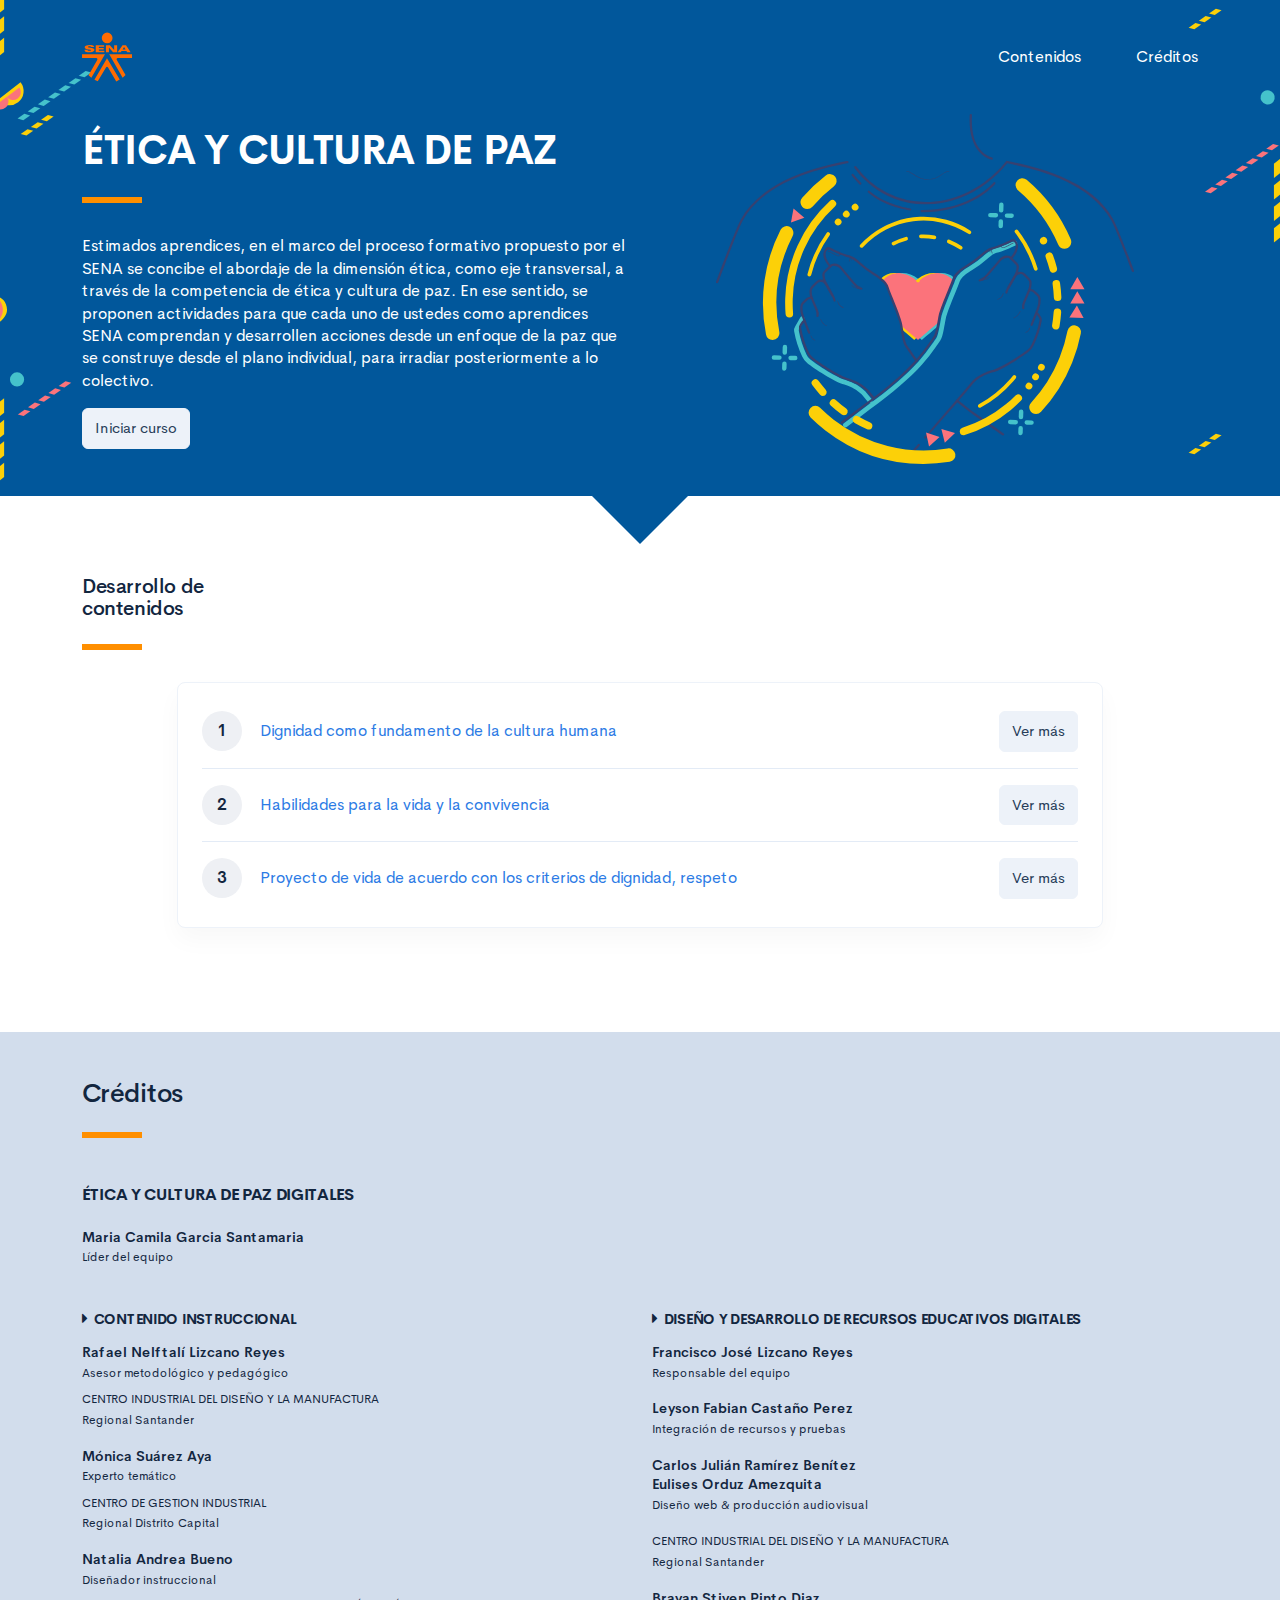
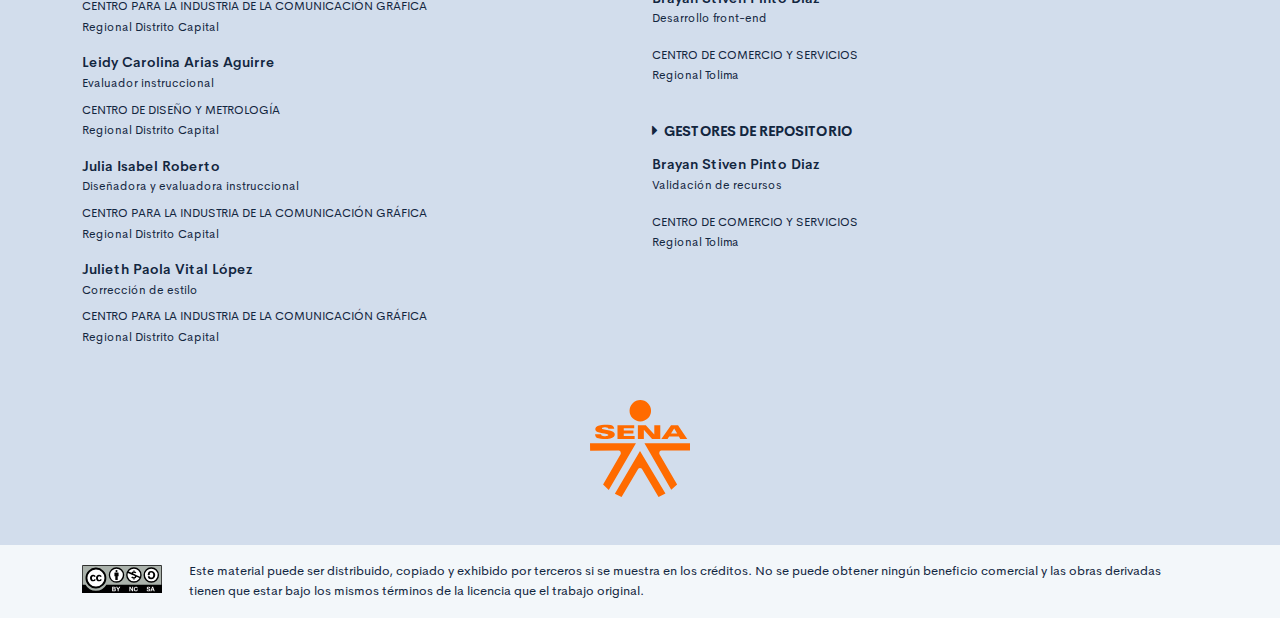
==== commit 0a88e8ce: "empaquetado" ====
--- a/public/index.html
+++ b/public/index.html
@@ -93,7 +93,7 @@
                 <div class="row">
                     <div class="col-12 col-md-5">
                         <h3 class="footer-subtitulo mb-4">ÉTICA Y CULTURA DE PAZ DIGITALES </h3>
-                        <p class="footer-texto mb-2"><strong>Ingry Dayanna Bonilla Monzon </strong><br /> <span class="text-small">Líder del equipo</span></p>
+                        <p class="footer-texto mb-2"><strong>Maria Camila Garcia Santamaria</strong><br /> <span class="text-small">Líder del equipo</span></p>
                     </div>
                 </div>
                 <div class="row mt-5">
@@ -101,9 +101,7 @@
                         <h4 class="footer-subtitulo-2 mt-0">
                             <div class="fa fa-caret-right mr-2"></div>Contenido Instruccional
                         </h4>
-                        <p class="footer-texto mb-2"><strong>Gloria Matilde Lee Mejía </strong><br /> <span class="text-small">Responsable del equipo</span></p>
-                        <p class="footer-texto"><span class="text-small text-uppercase">Centro de Comercio y Servicios</span><br /><span class="text-small">Regional Tolima</span></p>
-                        <p class="footer-texto mb-2"><strong>Rafael Nelftalí Lizcano Reyes</strong><br /> <span class="text-small">Asesor pedagógico<br /></span></p>
+                        <p class="footer-texto mb-2"><strong>Rafael Nelftalí Lizcano Reyes</strong><br /> <span class="text-small">Asesor metodológico y pedagógico<br /></span></p>
                         <p class="footer-texto"><span class="text-small text-uppercase">CENTRO INDUSTRIAL DEL DISEÑO Y LA MANUFACTURA </span><br /><span class="text-small">Regional Santander </span></p>
                         <p class="footer-texto mb-2"><strong>Mónica Suárez Aya</strong><br /><span class="text-small">Experto temático<br /></span></p>
                         <p class="footer-texto"><span class="text-small text-uppercase">Centro de Gestion Industrial</span><br /><span class="text-small">Regional Distrito Capital</span></p>
@@ -112,7 +110,7 @@
                         <p class="footer-texto mb-2"><strong>Leidy Carolina Arias Aguirre</strong><br /> <span class="text-small">Evaluador instruccional<br /></span></p>
                         <p class="footer-texto"><span class="text-small text-uppercase">Centro de Diseño y Metrología</span><br /><span class="text-small">Regional Distrito Capital</span></p>
                         <p class="footer-texto mb-2"><strong>Julia Isabel Roberto</strong><br /> <span class="text-small">Diseñadora y evaluadora instruccional<br /></span></p>
-                        <p class="footer-texto"><span class="text-small text-uppercase">Centro para la Industria de la Comunicación Gráfica</span><br /><span class="text-small">Regional Distrito Capital </span></p>
+                        <p class="footer-texto"><span class="text-small text-uppercase">Centro para la Industria de la Comunicación Gráfica</span><br /><span class="text-small">Regional Distrito Capital</span></p>
                         <p class="footer-texto mb-2"><strong>Julieth Paola Vital López</strong><br /> <span class="text-small">Corrección de estilo<br /></span></p>
                         <p class="footer-texto"><span class="text-small text-uppercase">Centro para la Industria de la Comunicación Gráfica</span><br /><span class="text-small">Regional Distrito Capital </span></p>
                     </div>
--- a/public/assets/css/main.css
+++ b/public/assets/css/main.css
@@ -3,6 +3,6 @@
  * Copyright 2011-2019 The Bootstrap Authors
  * Copyright 2011-2019 Twitter, Inc.
  * Licensed under MIT (https://github.com/twbs/bootstrap/blob/master/LICENSE)
- */:root{--blue: #2C7BE5;--indigo: #727cf5;--purple: #6b5eae;--pink: #ff679b;--red: #E63757;--orange: #fd7e14;--yellow: #F6C343;--green: #00D97E;--teal: #02a8b5;--cyan: #39afd1;--white: #fff;--gray: #95AAC9;--gray-dark: #3B506C;--primary: #12263F;--secondary: #6E84A3;--success: #00A99A;--info: #39afd1;--warning: #ff8f00;--danger: #E63757;--light: #EDF2F9;--dark: #000;--white: #fff;--breakpoint-xs: 0;--breakpoint-sm: 576px;--breakpoint-md: 768px;--breakpoint-lg: 992px;--breakpoint-xl: 1200px;--font-family-sans-serif: "Cerebri Sans", sans-serif;--font-family-monospace: "Courier New", monospace}*,*::before,*::after{box-sizing:border-box}html{font-family:sans-serif;line-height:1.15;-webkit-text-size-adjust:100%;-webkit-tap-highlight-color:rgba(0,0,0,0)}article,aside,figcaption,figure,footer,header,hgroup,main,nav,section{display:block}body{margin:0;font-family:"Cerebri Sans",sans-serif;font-size:.9375rem;font-weight:400;line-height:1.5;color:#12263F;text-align:left;background-color:#F3F7FA}[tabindex="-1"]:focus:not(:focus-visible){outline:0 !important}hr{box-sizing:content-box;height:0;overflow:visible}h1,h2,h3,h4,h5,h6{margin-top:0;margin-bottom:1.125rem}p{margin-top:0;margin-bottom:1rem}abbr[title],abbr[data-original-title]{text-decoration:underline;text-decoration:underline dotted;cursor:help;border-bottom:0;text-decoration-skip-ink:none}address{margin-bottom:1rem;font-style:normal;line-height:inherit}ol,ul,dl{margin-top:0;margin-bottom:1rem}ol ol,ul ul,ol ul,ul ol{margin-bottom:0}dt{font-weight:600}dd{margin-bottom:.5rem;margin-left:0}blockquote{margin:0 0 1rem}b,strong{font-weight:bolder}small{font-size:80%}sub,sup{position:relative;font-size:75%;line-height:0;vertical-align:baseline}sub{bottom:-.25em}sup{top:-.5em}a{color:#2C7BE5;text-decoration:none;background-color:transparent}a:hover{color:#104082;text-decoration:none}a:not([href]){color:inherit;text-decoration:none}a:not([href]):hover{color:inherit;text-decoration:none}pre,code,kbd,samp{font-family:"Courier New",monospace;font-size:1em}pre{margin-top:0;margin-bottom:1rem;overflow:auto}figure{margin:0 0 1rem}img{vertical-align:middle;border-style:none}svg{overflow:hidden;vertical-align:middle}table{border-collapse:collapse}caption{padding-top:1rem;padding-bottom:1rem;color:#95AAC9;text-align:left;caption-side:bottom}th{text-align:inherit}label{display:inline-block;margin-bottom:.5rem}button{border-radius:0}button:focus{outline:1px dotted;outline:5px auto -webkit-focus-ring-color}input,button,select,optgroup,textarea{margin:0;font-family:inherit;font-size:inherit;line-height:inherit}button,input{overflow:visible}button,select{text-transform:none}select{word-wrap:normal}button,[type="button"],[type="reset"],[type="submit"]{-webkit-appearance:button}button:not(:disabled),[type="button"]:not(:disabled),[type="reset"]:not(:disabled),[type="submit"]:not(:disabled){cursor:pointer}button::-moz-focus-inner,[type="button"]::-moz-focus-inner,[type="reset"]::-moz-focus-inner,[type="submit"]::-moz-focus-inner{padding:0;border-style:none}input[type="radio"],input[type="checkbox"]{box-sizing:border-box;padding:0}input[type="date"],input[type="time"],input[type="datetime-local"],input[type="month"]{-webkit-appearance:listbox}textarea{overflow:auto;resize:vertical}fieldset{min-width:0;padding:0;margin:0;border:0}legend{display:block;width:100%;max-width:100%;padding:0;margin-bottom:.5rem;font-size:1.5rem;line-height:inherit;color:inherit;white-space:normal}progress{vertical-align:baseline}[type="number"]::-webkit-inner-spin-button,[type="number"]::-webkit-outer-spin-button{height:auto}[type="search"]{outline-offset:-2px;-webkit-appearance:none}[type="search"]::-webkit-search-decoration{-webkit-appearance:none}::-webkit-file-upload-button{font:inherit;-webkit-appearance:button}output{display:inline-block}summary{display:list-item;cursor:pointer}template{display:none}[hidden]{display:none !important}h1,h2,h3,h4,h5,h6,.h1,.h2,.h3,.h4,.h5,.h6{margin-bottom:1.125rem;font-weight:500;line-height:1.1}h1,.h1{font-size:1.625rem}h2,.h2{font-size:1.25rem}h3,.h3{font-size:1.0625rem}h4,.h4{font-size:.9375rem}h5,.h5{font-size:.8125rem}h6,.h6{font-size:.625rem}.lead{font-size:1.17188rem;font-weight:300}.display-1{font-size:4rem;font-weight:600;line-height:1.1}.display-2{font-size:3.25rem;font-weight:600;line-height:1.1}.display-3{font-size:2.625rem;font-weight:600;line-height:1.1}.display-4{font-size:2rem;font-weight:600;line-height:1.1}hr{margin-top:1rem;margin-bottom:1rem;border:0;border-top:1px solid #E3EBF6}small,.small{font-size:.8125rem;font-weight:400}mark,.mark{padding:.2em;background-color:#fcf8e3}.list-unstyled{padding-left:0;list-style:none}.list-inline{padding-left:0;list-style:none}.list-inline-item{display:inline-block}.list-inline-item:not(:last-child){margin-right:6px}.initialism{font-size:90%;text-transform:uppercase}.blockquote{margin-bottom:1.5rem;font-size:1.17188rem}.blockquote-footer{display:block;font-size:.8125rem;color:#95AAC9}.blockquote-footer::before{content:"\2014\00A0"}.img-fluid{max-width:100%;height:auto}.img-thumbnail{padding:.25rem;background-color:#F3F7FA;border:1px solid #E3EBF6;border-radius:.375rem;max-width:100%;height:auto}.figure{display:inline-block}.figure-img{margin-bottom:.75rem;line-height:1}.figure-caption{font-size:.8125rem;color:#95AAC9}code{font-size:87.5%;color:#2C7BE5;word-wrap:break-word}a>code{color:inherit}kbd{padding:.2rem .4rem;font-size:87.5%;color:#fff;background-color:#283E59;border-radius:.25rem}kbd kbd{padding:0;font-size:100%;font-weight:600}pre{display:block;font-size:87.5%;color:#283E59}pre code{font-size:inherit;color:inherit;word-break:normal}.pre-scrollable{max-height:340px;overflow-y:scroll}.container{width:100%;padding-right:12px;padding-left:12px;margin-right:auto;margin-left:auto}@media (min-width: 576px){.container{max-width:540px}}@media (min-width: 768px){.container{max-width:720px}}@media (min-width: 992px){.container{max-width:960px}}@media (min-width: 1200px){.container{max-width:1140px}}.container-fluid,.container-sm,.container-md,.container-lg,.container-xl{width:100%;padding-right:12px;padding-left:12px;margin-right:auto;margin-left:auto}@media (min-width: 576px){.container,.container-sm{max-width:540px}}@media (min-width: 768px){.container,.container-sm,.container-md{max-width:720px}}@media (min-width: 992px){.container,.container-sm,.container-md,.container-lg{max-width:960px}}@media (min-width: 1200px){.container,.container-sm,.container-md,.container-lg,.container-xl{max-width:1140px}}.row{display:flex;flex-wrap:wrap;margin-right:-12px;margin-left:-12px}.no-gutters{margin-right:0;margin-left:0}.no-gutters>.col,.no-gutters>[class*="col-"]{padding-right:0;padding-left:0}.col-1,.col-2,.col-3,.col-4,.col-5,.col-6,.col-7,.col-8,.col-9,.col-10,.col-11,.col-12,.col,.col-auto,.col-sm-1,.col-sm-2,.col-sm-3,.col-sm-4,.col-sm-5,.col-sm-6,.col-sm-7,.col-sm-8,.col-sm-9,.col-sm-10,.col-sm-11,.col-sm-12,.col-sm,.col-sm-auto,.col-md-1,.col-md-2,.col-md-3,.col-md-4,.col-md-5,.col-md-6,.col-md-7,.col-md-8,.col-md-9,.col-md-10,.col-md-11,.col-md-12,.col-md,.col-md-auto,.col-lg-1,.col-lg-2,.col-lg-3,.col-lg-4,.col-lg-5,.col-lg-6,.col-lg-7,.col-lg-8,.col-lg-9,.col-lg-10,.col-lg-11,.col-lg-12,.col-lg,.col-lg-auto,.col-xl-1,.col-xl-2,.col-xl-3,.col-xl-4,.col-xl-5,.col-xl-6,.col-xl-7,.col-xl-8,.col-xl-9,.col-xl-10,.col-xl-11,.col-xl-12,.col-xl,.col-xl-auto{position:relative;width:100%;padding-right:12px;padding-left:12px}.col{flex-basis:0;flex-grow:1;max-width:100%}.row-cols-1>*{flex:0 0 100%;max-width:100%}.row-cols-2>*{flex:0 0 50%;max-width:50%}.row-cols-3>*{flex:0 0 33.33333%;max-width:33.33333%}.row-cols-4>*{flex:0 0 25%;max-width:25%}.row-cols-5>*{flex:0 0 20%;max-width:20%}.row-cols-6>*{flex:0 0 16.66667%;max-width:16.66667%}.col-auto{flex:0 0 auto;width:auto;max-width:100%}.col-1{flex:0 0 8.33333%;max-width:8.33333%}.col-2{flex:0 0 16.66667%;max-width:16.66667%}.col-3{flex:0 0 25%;max-width:25%}.col-4{flex:0 0 33.33333%;max-width:33.33333%}.col-5{flex:0 0 41.66667%;max-width:41.66667%}.col-6{flex:0 0 50%;max-width:50%}.col-7{flex:0 0 58.33333%;max-width:58.33333%}.col-8{flex:0 0 66.66667%;max-width:66.66667%}.col-9{flex:0 0 75%;max-width:75%}.col-10{flex:0 0 83.33333%;max-width:83.33333%}.col-11{flex:0 0 91.66667%;max-width:91.66667%}.col-12{flex:0 0 100%;max-width:100%}.order-first{order:-1}.order-last{order:13}.order-0{order:0}.order-1{order:1}.order-2{order:2}.order-3{order:3}.order-4{order:4}.order-5{order:5}.order-6{order:6}.order-7{order:7}.order-8{order:8}.order-9{order:9}.order-10{order:10}.order-11{order:11}.order-12{order:12}.offset-1{margin-left:8.33333%}.offset-2{margin-left:16.66667%}.offset-3{margin-left:25%}.offset-4{margin-left:33.33333%}.offset-5{margin-left:41.66667%}.offset-6{margin-left:50%}.offset-7{margin-left:58.33333%}.offset-8{margin-left:66.66667%}.offset-9{margin-left:75%}.offset-10{margin-left:83.33333%}.offset-11{margin-left:91.66667%}@media (min-width: 576px){.col-sm{flex-basis:0;flex-grow:1;max-width:100%}.row-cols-sm-1>*{flex:0 0 100%;max-width:100%}.row-cols-sm-2>*{flex:0 0 50%;max-width:50%}.row-cols-sm-3>*{flex:0 0 33.33333%;max-width:33.33333%}.row-cols-sm-4>*{flex:0 0 25%;max-width:25%}.row-cols-sm-5>*{flex:0 0 20%;max-width:20%}.row-cols-sm-6>*{flex:0 0 16.66667%;max-width:16.66667%}.col-sm-auto{flex:0 0 auto;width:auto;max-width:100%}.col-sm-1{flex:0 0 8.33333%;max-width:8.33333%}.col-sm-2{flex:0 0 16.66667%;max-width:16.66667%}.col-sm-3{flex:0 0 25%;max-width:25%}.col-sm-4{flex:0 0 33.33333%;max-width:33.33333%}.col-sm-5{flex:0 0 41.66667%;max-width:41.66667%}.col-sm-6{flex:0 0 50%;max-width:50%}.col-sm-7{flex:0 0 58.33333%;max-width:58.33333%}.col-sm-8{flex:0 0 66.66667%;max-width:66.66667%}.col-sm-9{flex:0 0 75%;max-width:75%}.col-sm-10{flex:0 0 83.33333%;max-width:83.33333%}.col-sm-11{flex:0 0 91.66667%;max-width:91.66667%}.col-sm-12{flex:0 0 100%;max-width:100%}.order-sm-first{order:-1}.order-sm-last{order:13}.order-sm-0{order:0}.order-sm-1{order:1}.order-sm-2{order:2}.order-sm-3{order:3}.order-sm-4{order:4}.order-sm-5{order:5}.order-sm-6{order:6}.order-sm-7{order:7}.order-sm-8{order:8}.order-sm-9{order:9}.order-sm-10{order:10}.order-sm-11{order:11}.order-sm-12{order:12}.offset-sm-0{margin-left:0}.offset-sm-1{margin-left:8.33333%}.offset-sm-2{margin-left:16.66667%}.offset-sm-3{margin-left:25%}.offset-sm-4{margin-left:33.33333%}.offset-sm-5{margin-left:41.66667%}.offset-sm-6{margin-left:50%}.offset-sm-7{margin-left:58.33333%}.offset-sm-8{margin-left:66.66667%}.offset-sm-9{margin-left:75%}.offset-sm-10{margin-left:83.33333%}.offset-sm-11{margin-left:91.66667%}}@media (min-width: 768px){.col-md{flex-basis:0;flex-grow:1;max-width:100%}.row-cols-md-1>*{flex:0 0 100%;max-width:100%}.row-cols-md-2>*{flex:0 0 50%;max-width:50%}.row-cols-md-3>*{flex:0 0 33.33333%;max-width:33.33333%}.row-cols-md-4>*{flex:0 0 25%;max-width:25%}.row-cols-md-5>*{flex:0 0 20%;max-width:20%}.row-cols-md-6>*{flex:0 0 16.66667%;max-width:16.66667%}.col-md-auto{flex:0 0 auto;width:auto;max-width:100%}.col-md-1{flex:0 0 8.33333%;max-width:8.33333%}.col-md-2{flex:0 0 16.66667%;max-width:16.66667%}.col-md-3{flex:0 0 25%;max-width:25%}.col-md-4{flex:0 0 33.33333%;max-width:33.33333%}.col-md-5{flex:0 0 41.66667%;max-width:41.66667%}.col-md-6{flex:0 0 50%;max-width:50%}.col-md-7{flex:0 0 58.33333%;max-width:58.33333%}.col-md-8{flex:0 0 66.66667%;max-width:66.66667%}.col-md-9{flex:0 0 75%;max-width:75%}.col-md-10{flex:0 0 83.33333%;max-width:83.33333%}.col-md-11{flex:0 0 91.66667%;max-width:91.66667%}.col-md-12{flex:0 0 100%;max-width:100%}.order-md-first{order:-1}.order-md-last{order:13}.order-md-0{order:0}.order-md-1{order:1}.order-md-2{order:2}.order-md-3{order:3}.order-md-4{order:4}.order-md-5{order:5}.order-md-6{order:6}.order-md-7{order:7}.order-md-8{order:8}.order-md-9{order:9}.order-md-10{order:10}.order-md-11{order:11}.order-md-12{order:12}.offset-md-0{margin-left:0}.offset-md-1{margin-left:8.33333%}.offset-md-2{margin-left:16.66667%}.offset-md-3{margin-left:25%}.offset-md-4{margin-left:33.33333%}.offset-md-5{margin-left:41.66667%}.offset-md-6{margin-left:50%}.offset-md-7{margin-left:58.33333%}.offset-md-8{margin-left:66.66667%}.offset-md-9{margin-left:75%}.offset-md-10{margin-left:83.33333%}.offset-md-11{margin-left:91.66667%}}@media (min-width: 992px){.col-lg{flex-basis:0;flex-grow:1;max-width:100%}.row-cols-lg-1>*{flex:0 0 100%;max-width:100%}.row-cols-lg-2>*{flex:0 0 50%;max-width:50%}.row-cols-lg-3>*{flex:0 0 33.33333%;max-width:33.33333%}.row-cols-lg-4>*{flex:0 0 25%;max-width:25%}.row-cols-lg-5>*{flex:0 0 20%;max-width:20%}.row-cols-lg-6>*{flex:0 0 16.66667%;max-width:16.66667%}.col-lg-auto{flex:0 0 auto;width:auto;max-width:100%}.col-lg-1{flex:0 0 8.33333%;max-width:8.33333%}.col-lg-2{flex:0 0 16.66667%;max-width:16.66667%}.col-lg-3{flex:0 0 25%;max-width:25%}.col-lg-4{flex:0 0 33.33333%;max-width:33.33333%}.col-lg-5{flex:0 0 41.66667%;max-width:41.66667%}.col-lg-6{flex:0 0 50%;max-width:50%}.col-lg-7{flex:0 0 58.33333%;max-width:58.33333%}.col-lg-8{flex:0 0 66.66667%;max-width:66.66667%}.col-lg-9{flex:0 0 75%;max-width:75%}.col-lg-10{flex:0 0 83.33333%;max-width:83.33333%}.col-lg-11{flex:0 0 91.66667%;max-width:91.66667%}.col-lg-12{flex:0 0 100%;max-width:100%}.order-lg-first{order:-1}.order-lg-last{order:13}.order-lg-0{order:0}.order-lg-1{order:1}.order-lg-2{order:2}.order-lg-3{order:3}.order-lg-4{order:4}.order-lg-5{order:5}.order-lg-6{order:6}.order-lg-7{order:7}.order-lg-8{order:8}.order-lg-9{order:9}.order-lg-10{order:10}.order-lg-11{order:11}.order-lg-12{order:12}.offset-lg-0{margin-left:0}.offset-lg-1{margin-left:8.33333%}.offset-lg-2{margin-left:16.66667%}.offset-lg-3{margin-left:25%}.offset-lg-4{margin-left:33.33333%}.offset-lg-5{margin-left:41.66667%}.offset-lg-6{margin-left:50%}.offset-lg-7{margin-left:58.33333%}.offset-lg-8{margin-left:66.66667%}.offset-lg-9{margin-left:75%}.offset-lg-10{margin-left:83.33333%}.offset-lg-11{margin-left:91.66667%}}@media (min-width: 1200px){.col-xl{flex-basis:0;flex-grow:1;max-width:100%}.row-cols-xl-1>*{flex:0 0 100%;max-width:100%}.row-cols-xl-2>*{flex:0 0 50%;max-width:50%}.row-cols-xl-3>*{flex:0 0 33.33333%;max-width:33.33333%}.row-cols-xl-4>*{flex:0 0 25%;max-width:25%}.row-cols-xl-5>*{flex:0 0 20%;max-width:20%}.row-cols-xl-6>*{flex:0 0 16.66667%;max-width:16.66667%}.col-xl-auto{flex:0 0 auto;width:auto;max-width:100%}.col-xl-1{flex:0 0 8.33333%;max-width:8.33333%}.col-xl-2{flex:0 0 16.66667%;max-width:16.66667%}.col-xl-3{flex:0 0 25%;max-width:25%}.col-xl-4{flex:0 0 33.33333%;max-width:33.33333%}.col-xl-5{flex:0 0 41.66667%;max-width:41.66667%}.col-xl-6{flex:0 0 50%;max-width:50%}.col-xl-7{flex:0 0 58.33333%;max-width:58.33333%}.col-xl-8{flex:0 0 66.66667%;max-width:66.66667%}.col-xl-9{flex:0 0 75%;max-width:75%}.col-xl-10{flex:0 0 83.33333%;max-width:83.33333%}.col-xl-11{flex:0 0 91.66667%;max-width:91.66667%}.col-xl-12{flex:0 0 100%;max-width:100%}.order-xl-first{order:-1}.order-xl-last{order:13}.order-xl-0{order:0}.order-xl-1{order:1}.order-xl-2{order:2}.order-xl-3{order:3}.order-xl-4{order:4}.order-xl-5{order:5}.order-xl-6{order:6}.order-xl-7{order:7}.order-xl-8{order:8}.order-xl-9{order:9}.order-xl-10{order:10}.order-xl-11{order:11}.order-xl-12{order:12}.offset-xl-0{margin-left:0}.offset-xl-1{margin-left:8.33333%}.offset-xl-2{margin-left:16.66667%}.offset-xl-3{margin-left:25%}.offset-xl-4{margin-left:33.33333%}.offset-xl-5{margin-left:41.66667%}.offset-xl-6{margin-left:50%}.offset-xl-7{margin-left:58.33333%}.offset-xl-8{margin-left:66.66667%}.offset-xl-9{margin-left:75%}.offset-xl-10{margin-left:83.33333%}.offset-xl-11{margin-left:91.66667%}}.table{width:100%;margin-bottom:1.5rem;color:#12263F}.table th,.table td{padding:1rem;vertical-align:top;border-top:1px solid #EDF2F9}.table thead th{vertical-align:bottom;border-bottom:2px solid #EDF2F9}.table tbody+tbody{border-top:2px solid #EDF2F9}.table-sm th,.table-sm td{padding:1rem}.table-bordered{border:1px solid #EDF2F9}.table-bordered th,.table-bordered td{border:1px solid #EDF2F9}.table-bordered thead th,.table-bordered thead td{border-bottom-width:2px}.table-borderless th,.table-borderless td,.table-borderless thead th,.table-borderless tbody+tbody{border:0}.table-striped tbody tr:nth-of-type(even){background-color:#F9FBFD}.table-hover tbody tr:hover{color:#12263F;background-color:#F9FBFD}.table-primary,.table-primary>th,.table-primary>td{background-color:#bdc2c9}.table-primary th,.table-primary td,.table-primary thead th,.table-primary tbody+tbody{border-color:#848e9b}.table-hover .table-primary:hover{background-color:#afb5be}.table-hover .table-primary:hover>td,.table-hover .table-primary:hover>th{background-color:#afb5be}.table-secondary,.table-secondary>th,.table-secondary>td{background-color:#d6dde5}.table-secondary th,.table-secondary td,.table-secondary thead th,.table-secondary tbody+tbody{border-color:#b4bfcf}.table-hover .table-secondary:hover{background-color:#c6d0db}.table-hover .table-secondary:hover>td,.table-hover .table-secondary:hover>th{background-color:#c6d0db}.table-success,.table-success>th,.table-success>td{background-color:#b8e7e3}.table-success th,.table-success td,.table-success thead th,.table-success tbody+tbody{border-color:#7ad2ca}.table-hover .table-success:hover{background-color:#a5e1db}.table-hover .table-success:hover>td,.table-hover .table-success:hover>th{background-color:#a5e1db}.table-info,.table-info>th,.table-info>td{background-color:#c8e9f2}.table-info th,.table-info td,.table-info thead th,.table-info tbody+tbody{border-color:#98d5e7}.table-hover .table-info:hover{background-color:#b3e1ed}.table-hover .table-info:hover>td,.table-hover .table-info:hover>th{background-color:#b3e1ed}.table-warning,.table-warning>th,.table-warning>td{background-color:#ffe0b8}.table-warning th,.table-warning td,.table-warning thead th,.table-warning tbody+tbody{border-color:#ffc57a}.table-hover .table-warning:hover{background-color:#ffd59f}.table-hover .table-warning:hover>td,.table-hover .table-warning:hover>th{background-color:#ffd59f}.table-danger,.table-danger>th,.table-danger>td{background-color:#f8c7d0}.table-danger th,.table-danger td,.table-danger thead th,.table-danger tbody+tbody{border-color:#f297a8}.table-hover .table-danger:hover{background-color:#f5b0bd}.table-hover .table-danger:hover>td,.table-hover .table-danger:hover>th{background-color:#f5b0bd}.table-light,.table-light>th,.table-light>td{background-color:#fafbfd}.table-light th,.table-light td,.table-light thead th,.table-light tbody+tbody{border-color:#f6f8fc}.table-hover .table-light:hover{background-color:#e8ecf6}.table-hover .table-light:hover>td,.table-hover .table-light:hover>th{background-color:#e8ecf6}.table-dark,.table-dark>th,.table-dark>td{background-color:#b8b8b8}.table-dark th,.table-dark td,.table-dark thead th,.table-dark tbody+tbody{border-color:#7a7a7a}.table-hover .table-dark:hover{background-color:#ababab}.table-hover .table-dark:hover>td,.table-hover .table-dark:hover>th{background-color:#ababab}.table-white,.table-white>th,.table-white>td{background-color:#fff}.table-white th,.table-white td,.table-white thead th,.table-white tbody+tbody{border-color:#fff}.table-hover .table-white:hover{background-color:#f2f2f2}.table-hover .table-white:hover>td,.table-hover .table-white:hover>th{background-color:#f2f2f2}.table-active,.table-active>th,.table-active>td{background-color:#F9FBFD}.table-hover .table-active:hover{background-color:#e6eef7}.table-hover .table-active:hover>td,.table-hover .table-active:hover>th{background-color:#e6eef7}.table .thead-dark th{color:#fff;background-color:#3B506C;border-color:#496285}.table .thead-light th{color:#95AAC9;background-color:#F9FBFD;border-color:#EDF2F9}.table-dark{color:#fff;background-color:#3B506C}.table-dark th,.table-dark td,.table-dark thead th{border-color:#496285}.table-dark.table-bordered{border:0}.table-dark.table-striped tbody tr:nth-of-type(even){background-color:rgba(255,255,255,0.05)}.table-dark.table-hover tbody tr:hover{color:#fff;background-color:rgba(255,255,255,0.075)}@media (max-width: 575.98px){.table-responsive-sm{display:block;width:100%;overflow-x:auto;-webkit-overflow-scrolling:touch}.table-responsive-sm>.table-bordered{border:0}}@media (max-width: 767.98px){.table-responsive-md{display:block;width:100%;overflow-x:auto;-webkit-overflow-scrolling:touch}.table-responsive-md>.table-bordered{border:0}}@media (max-width: 991.98px){.table-responsive-lg{display:block;width:100%;overflow-x:auto;-webkit-overflow-scrolling:touch}.table-responsive-lg>.table-bordered{border:0}}@media (max-width: 1199.98px){.table-responsive-xl{display:block;width:100%;overflow-x:auto;-webkit-overflow-scrolling:touch}.table-responsive-xl>.table-bordered{border:0}}.table-responsive{display:block;width:100%;overflow-x:auto;-webkit-overflow-scrolling:touch}.table-responsive>.table-bordered{border:0}.form-control{display:block;width:100%;height:calc(1.5em + 1rem + 2px);padding:.5rem .75rem;font-size:.9375rem;font-weight:400;line-height:1.5;color:#12263F;background-color:#fff;background-clip:padding-box;border:1px solid #D2DDEC;border-radius:.375rem;transition:border-color 0.15s ease-in-out,box-shadow 0.15s ease-in-out}@media (prefers-reduced-motion: reduce){.form-control{transition:none}}.form-control::-ms-expand{background-color:transparent;border:0}.form-control:-moz-focusring{color:transparent;text-shadow:0 0 0 #12263F}.form-control:focus{color:#12263F;background-color:#fff;border-color:#12263F;outline:0;box-shadow:rgba(0,0,0,0)}.form-control::placeholder{color:#B1C2D9;opacity:1}.form-control:disabled,.form-control[readonly]{background-color:#fff;opacity:1}select.form-control:focus::-ms-value{color:#12263F;background-color:#fff}.form-control-file,.form-control-range{display:block;width:100%}.col-form-label{padding-top:calc(.5rem + 1px);padding-bottom:calc(.5rem + 1px);margin-bottom:0;font-size:inherit;line-height:1.5}.col-form-label-lg{padding-top:calc(.75rem + 1px);padding-bottom:calc(.75rem + 1px);font-size:.9375rem;line-height:1.5}.col-form-label-sm{padding-top:calc(.125rem + 1px);padding-bottom:calc(.125rem + 1px);font-size:.8125rem;line-height:1.75}.form-control-plaintext{display:block;width:100%;padding:.5rem 0;margin-bottom:0;font-size:.9375rem;line-height:1.5;color:#12263F;background-color:transparent;border:solid transparent;border-width:1px 0}.form-control-plaintext.form-control-sm,.form-control-plaintext.form-control-lg{padding-right:0;padding-left:0}.form-control-sm{height:calc(1.75em + .25rem + 2px);padding:.125rem .5rem;font-size:.8125rem;line-height:1.75;border-radius:.25rem}.form-control-lg{height:calc(1.5em + 1.5rem + 2px);padding:.75rem 1.25rem;font-size:.9375rem;line-height:1.5;border-radius:.5rem}select.form-control[size],select.form-control[multiple]{height:auto}textarea.form-control{height:auto}.form-group{margin-bottom:1.375rem}.form-text{display:block;margin-top:.25rem}.form-row{display:flex;flex-wrap:wrap;margin-right:-5px;margin-left:-5px}.form-row>.col,.form-row>[class*="col-"]{padding-right:5px;padding-left:5px}.form-check{position:relative;display:block;padding-left:1.25rem}.form-check-input{position:absolute;margin-top:.3rem;margin-left:-1.25rem}.form-check-input[disabled] ~ .form-check-label,.form-check-input:disabled ~ .form-check-label{color:#95AAC9}.form-check-label{margin-bottom:0}.form-check-inline{display:inline-flex;align-items:center;padding-left:0;margin-right:.75rem}.form-check-inline .form-check-input{position:static;margin-top:0;margin-right:.3125rem;margin-left:0}.valid-feedback{display:none;width:100%;margin-top:.25rem;font-size:.8125rem;color:#00A99A}.valid-tooltip{position:absolute;top:100%;z-index:5;display:none;max-width:100%;padding:.25rem .5rem;margin-top:.1rem;font-size:.8125rem;line-height:1.5;color:#fff;background-color:#00a99a;border-radius:.375rem}.was-validated :valid ~ .valid-feedback,.was-validated :valid ~ .valid-tooltip,.is-valid ~ .valid-feedback,.is-valid ~ .valid-tooltip{display:block}.was-validated .form-control:valid,.form-control.is-valid{border-color:#00A99A}.was-validated .form-control:valid:focus,.form-control.is-valid:focus{border-color:#00A99A;box-shadow:0 0 0 .15rem rgba(0,169,154,0.25)}.was-validated .custom-select:valid,.custom-select.is-valid{border-color:#00A99A}.was-validated .custom-select:valid:focus,.custom-select.is-valid:focus{border-color:#00A99A;box-shadow:0 0 0 .15rem rgba(0,169,154,0.25)}.was-validated .form-check-input:valid ~ .form-check-label,.form-check-input.is-valid ~ .form-check-label{color:#00A99A}.was-validated .form-check-input:valid ~ .valid-feedback,.was-validated .form-check-input:valid ~ .valid-tooltip,.form-check-input.is-valid ~ .valid-feedback,.form-check-input.is-valid ~ .valid-tooltip{display:block}.was-validated .custom-control-input:valid ~ .custom-control-label,.custom-control-input.is-valid ~ .custom-control-label{color:#00A99A}.was-validated .custom-control-input:valid ~ .custom-control-label::before,.custom-control-input.is-valid ~ .custom-control-label::before{border-color:#00A99A}.was-validated .custom-control-input:valid:checked ~ .custom-control-label::before,.custom-control-input.is-valid:checked ~ .custom-control-label::before{border-color:#00dcc8;background-color:#00dcc8}.was-validated .custom-control-input:valid:focus ~ .custom-control-label::before,.custom-control-input.is-valid:focus ~ .custom-control-label::before{box-shadow:0 0 0 .15rem rgba(0,169,154,0.25)}.was-validated .custom-control-input:valid:focus:not(:checked) ~ .custom-control-label::before,.custom-control-input.is-valid:focus:not(:checked) ~ .custom-control-label::before{border-color:#00A99A}.was-validated .custom-file-input:valid ~ .custom-file-label,.custom-file-input.is-valid ~ .custom-file-label{border-color:#00A99A}.was-validated .custom-file-input:valid:focus ~ .custom-file-label,.custom-file-input.is-valid:focus ~ .custom-file-label{border-color:#00A99A;box-shadow:0 0 0 .15rem rgba(0,169,154,0.25)}.invalid-feedback{display:none;width:100%;margin-top:.25rem;font-size:.8125rem;color:#E63757}.invalid-tooltip{position:absolute;top:100%;z-index:5;display:none;max-width:100%;padding:.25rem .5rem;margin-top:.1rem;font-size:.8125rem;line-height:1.5;color:#fff;background-color:#e63757;border-radius:.375rem}.was-validated :invalid ~ .invalid-feedback,.was-validated :invalid ~ .invalid-tooltip,.is-invalid ~ .invalid-feedback,.is-invalid ~ .invalid-tooltip{display:block}.was-validated .form-control:invalid,.form-control.is-invalid{border-color:#E63757}.was-validated .form-control:invalid:focus,.form-control.is-invalid:focus{border-color:#E63757;box-shadow:0 0 0 .15rem rgba(230,55,87,0.25)}.was-validated .custom-select:invalid,.custom-select.is-invalid{border-color:#E63757}.was-validated .custom-select:invalid:focus,.custom-select.is-invalid:focus{border-color:#E63757;box-shadow:0 0 0 .15rem rgba(230,55,87,0.25)}.was-validated .form-check-input:invalid ~ .form-check-label,.form-check-input.is-invalid ~ .form-check-label{color:#E63757}.was-validated .form-check-input:invalid ~ .invalid-feedback,.was-validated .form-check-input:invalid ~ .invalid-tooltip,.form-check-input.is-invalid ~ .invalid-feedback,.form-check-input.is-invalid ~ .invalid-tooltip{display:block}.was-validated .custom-control-input:invalid ~ .custom-control-label,.custom-control-input.is-invalid ~ .custom-control-label{color:#E63757}.was-validated .custom-control-input:invalid ~ .custom-control-label::before,.custom-control-input.is-invalid ~ .custom-control-label::before{border-color:#E63757}.was-validated .custom-control-input:invalid:checked ~ .custom-control-label::before,.custom-control-input.is-invalid:checked ~ .custom-control-label::before{border-color:#ec647d;background-color:#ec647d}.was-validated .custom-control-input:invalid:focus ~ .custom-control-label::before,.custom-control-input.is-invalid:focus ~ .custom-control-label::before{box-shadow:0 0 0 .15rem rgba(230,55,87,0.25)}.was-validated .custom-control-input:invalid:focus:not(:checked) ~ .custom-control-label::before,.custom-control-input.is-invalid:focus:not(:checked) ~ .custom-control-label::before{border-color:#E63757}.was-validated .custom-file-input:invalid ~ .custom-file-label,.custom-file-input.is-invalid ~ .custom-file-label{border-color:#E63757}.was-validated .custom-file-input:invalid:focus ~ .custom-file-label,.custom-file-input.is-invalid:focus ~ .custom-file-label{border-color:#E63757;box-shadow:0 0 0 .15rem rgba(230,55,87,0.25)}.form-inline{display:flex;flex-flow:row wrap;align-items:center}.form-inline .form-check{width:100%}@media (min-width: 576px){.form-inline label{display:flex;align-items:center;justify-content:center;margin-bottom:0}.form-inline .form-group{display:flex;flex:0 0 auto;flex-flow:row wrap;align-items:center;margin-bottom:0}.form-inline .form-control{display:inline-block;width:auto;vertical-align:middle}.form-inline .form-control-plaintext{display:inline-block}.form-inline .input-group,.form-inline .custom-select{width:auto}.form-inline .form-check{display:flex;align-items:center;justify-content:center;width:auto;padding-left:0}.form-inline .form-check-input{position:relative;flex-shrink:0;margin-top:0;margin-right:.25rem;margin-left:0}.form-inline .custom-control{align-items:center;justify-content:center}.form-inline .custom-control-label{margin-bottom:0}}.btn{display:inline-block;font-weight:400;color:#12263F;text-align:center;vertical-align:middle;cursor:pointer;user-select:none;background-color:transparent;border:1px solid transparent;padding:.5rem .75rem;font-size:.9375rem;line-height:1.5;border-radius:.375rem;transition:color 0.15s ease-in-out,background-color 0.15s ease-in-out,border-color 0.15s ease-in-out,box-shadow 0.15s ease-in-out}@media (prefers-reduced-motion: reduce){.btn{transition:none}}.btn:hover{color:#12263F;text-decoration:none}.btn:focus,.btn.focus{outline:0;box-shadow:0 0 0 .15rem rgba(18,38,63,0.25)}.btn.disabled,.btn:disabled{opacity:.65}a.btn.disabled,fieldset:disabled a.btn{pointer-events:none}.btn-primary{color:#fff;background-color:#12263F;border-color:#12263F}.btn-primary:hover{color:#fff;background-color:#0a1421;border-color:#070e17}.btn-primary:focus,.btn-primary.focus{color:#fff;background-color:#0a1421;border-color:#070e17;box-shadow:0 0 0 .15rem rgba(54,71,92,0.5)}.btn-primary.disabled,.btn-primary:disabled{color:#fff;background-color:#12263F;border-color:#12263F}.btn-primary:not(:disabled):not(.disabled):active,.btn-primary:not(:disabled):not(.disabled).active,.show>.btn-primary.dropdown-toggle{color:#fff;background-color:#070e17;border-color:#04080d}.btn-primary:not(:disabled):not(.disabled):active:focus,.btn-primary:not(:disabled):not(.disabled).active:focus,.show>.btn-primary.dropdown-toggle:focus{box-shadow:0 0 0 .15rem rgba(54,71,92,0.5)}.btn-secondary{color:#fff;background-color:#6E84A3;border-color:#6E84A3}.btn-secondary:hover{color:#fff;background-color:#5b7190;border-color:#566b88}.btn-secondary:focus,.btn-secondary.focus{color:#fff;background-color:#5b7190;border-color:#566b88;box-shadow:0 0 0 .15rem rgba(132,150,177,0.5)}.btn-secondary.disabled,.btn-secondary:disabled{color:#fff;background-color:#6E84A3;border-color:#6E84A3}.btn-secondary:not(:disabled):not(.disabled):active,.btn-secondary:not(:disabled):not(.disabled).active,.show>.btn-secondary.dropdown-toggle{color:#fff;background-color:#566b88;border-color:#516580}.btn-secondary:not(:disabled):not(.disabled):active:focus,.btn-secondary:not(:disabled):not(.disabled).active:focus,.show>.btn-secondary.dropdown-toggle:focus{box-shadow:0 0 0 .15rem rgba(132,150,177,0.5)}.btn-success{color:#fff;background-color:#00A99A;border-color:#00A99A}.btn-success:hover{color:#fff;background-color:#008377;border-color:#00766c}.btn-success:focus,.btn-success.focus{color:#fff;background-color:#008377;border-color:#00766c;box-shadow:0 0 0 .15rem rgba(38,182,169,0.5)}.btn-success.disabled,.btn-success:disabled{color:#fff;background-color:#00A99A;border-color:#00A99A}.btn-success:not(:disabled):not(.disabled):active,.btn-success:not(:disabled):not(.disabled).active,.show>.btn-success.dropdown-toggle{color:#fff;background-color:#00766c;border-color:#006960}.btn-success:not(:disabled):not(.disabled):active:focus,.btn-success:not(:disabled):not(.disabled).active:focus,.show>.btn-success.dropdown-toggle:focus{box-shadow:0 0 0 .15rem rgba(38,182,169,0.5)}.btn-info{color:#fff;background-color:#39afd1;border-color:#39afd1}.btn-info:hover{color:#fff;background-color:#2b99b9;border-color:#2991ae}.btn-info:focus,.btn-info.focus{color:#fff;background-color:#2b99b9;border-color:#2991ae;box-shadow:0 0 0 .15rem rgba(87,187,216,0.5)}.btn-info.disabled,.btn-info:disabled{color:#fff;background-color:#39afd1;border-color:#39afd1}.btn-info:not(:disabled):not(.disabled):active,.btn-info:not(:disabled):not(.disabled).active,.show>.btn-info.dropdown-toggle{color:#fff;background-color:#2991ae;border-color:#2688a4}.btn-info:not(:disabled):not(.disabled):active:focus,.btn-info:not(:disabled):not(.disabled).active:focus,.show>.btn-info.dropdown-toggle:focus{box-shadow:0 0 0 .15rem rgba(87,187,216,0.5)}.btn-warning{color:#283E59;background-color:#ff8f00;border-color:#ff8f00}.btn-warning:hover{color:#fff;background-color:#d97a00;border-color:#cc7200}.btn-warning:focus,.btn-warning.focus{color:#fff;background-color:#d97a00;border-color:#cc7200;box-shadow:0 0 0 .15rem rgba(223,131,13,0.5)}.btn-warning.disabled,.btn-warning:disabled{color:#283E59;background-color:#ff8f00;border-color:#ff8f00}.btn-warning:not(:disabled):not(.disabled):active,.btn-warning:not(:disabled):not(.disabled).active,.show>.btn-warning.dropdown-toggle{color:#fff;background-color:#cc7200;border-color:#bf6b00}.btn-warning:not(:disabled):not(.disabled):active:focus,.btn-warning:not(:disabled):not(.disabled).active:focus,.show>.btn-warning.dropdown-toggle:focus{box-shadow:0 0 0 .15rem rgba(223,131,13,0.5)}.btn-danger{color:#fff;background-color:#E63757;border-color:#E63757}.btn-danger:hover{color:#fff;background-color:#db1b3f;border-color:#d01a3b}.btn-danger:focus,.btn-danger.focus{color:#fff;background-color:#db1b3f;border-color:#d01a3b;box-shadow:0 0 0 .15rem rgba(234,85,112,0.5)}.btn-danger.disabled,.btn-danger:disabled{color:#fff;background-color:#E63757;border-color:#E63757}.btn-danger:not(:disabled):not(.disabled):active,.btn-danger:not(:disabled):not(.disabled).active,.show>.btn-danger.dropdown-toggle{color:#fff;background-color:#d01a3b;border-color:#c51938}.btn-danger:not(:disabled):not(.disabled):active:focus,.btn-danger:not(:disabled):not(.disabled).active:focus,.show>.btn-danger.dropdown-toggle:focus{box-shadow:0 0 0 .15rem rgba(234,85,112,0.5)}.btn-light{color:#283E59;background-color:#EDF2F9;border-color:#EDF2F9}.btn-light:hover{color:#283E59;background-color:#d0ddef;border-color:#c7d6ec}.btn-light:focus,.btn-light.focus{color:#283E59;background-color:#d0ddef;border-color:#c7d6ec;box-shadow:0 0 0 .15rem rgba(207,215,225,0.5)}.btn-light.disabled,.btn-light:disabled{color:#283E59;background-color:#EDF2F9;border-color:#EDF2F9}.btn-light:not(:disabled):not(.disabled):active,.btn-light:not(:disabled):not(.disabled).active,.show>.btn-light.dropdown-toggle{color:#283E59;background-color:#c7d6ec;border-color:#bdcfe9}.btn-light:not(:disabled):not(.disabled):active:focus,.btn-light:not(:disabled):not(.disabled).active:focus,.show>.btn-light.dropdown-toggle:focus{box-shadow:0 0 0 .15rem rgba(207,215,225,0.5)}.btn-dark{color:#fff;background-color:#000;border-color:#000}.btn-dark:hover{color:#fff;background-color:#000;border-color:#000}.btn-dark:focus,.btn-dark.focus{color:#fff;background-color:#000;border-color:#000;box-shadow:0 0 0 .15rem rgba(38,38,38,0.5)}.btn-dark.disabled,.btn-dark:disabled{color:#fff;background-color:#000;border-color:#000}.btn-dark:not(:disabled):not(.disabled):active,.btn-dark:not(:disabled):not(.disabled).active,.show>.btn-dark.dropdown-toggle{color:#fff;background-color:#000;border-color:#000}.btn-dark:not(:disabled):not(.disabled):active:focus,.btn-dark:not(:disabled):not(.disabled).active:focus,.show>.btn-dark.dropdown-toggle:focus{box-shadow:0 0 0 .15rem rgba(38,38,38,0.5)}.btn-white{color:#283E59;background-color:#fff;border-color:#fff}.btn-white:hover{color:#283E59;background-color:#ececec;border-color:#e6e6e6}.btn-white:focus,.btn-white.focus{color:#283E59;background-color:#ececec;border-color:#e6e6e6;box-shadow:0 0 0 .15rem rgba(223,226,230,0.5)}.btn-white.disabled,.btn-white:disabled{color:#283E59;background-color:#fff;border-color:#fff}.btn-white:not(:disabled):not(.disabled):active,.btn-white:not(:disabled):not(.disabled).active,.show>.btn-white.dropdown-toggle{color:#283E59;background-color:#e6e6e6;border-color:#dfdfdf}.btn-white:not(:disabled):not(.disabled):active:focus,.btn-white:not(:disabled):not(.disabled).active:focus,.show>.btn-white.dropdown-toggle:focus{box-shadow:0 0 0 .15rem rgba(223,226,230,0.5)}.btn-outline-primary{color:#12263F;border-color:#12263F}.btn-outline-primary:hover{color:#fff;background-color:#12263F;border-color:#12263F}.btn-outline-primary:focus,.btn-outline-primary.focus{box-shadow:0 0 0 .15rem rgba(18,38,63,0.5)}.btn-outline-primary.disabled,.btn-outline-primary:disabled{color:#12263F;background-color:transparent}.btn-outline-primary:not(:disabled):not(.disabled):active,.btn-outline-primary:not(:disabled):not(.disabled).active,.show>.btn-outline-primary.dropdown-toggle{color:#fff;background-color:#12263F;border-color:#12263F}.btn-outline-primary:not(:disabled):not(.disabled):active:focus,.btn-outline-primary:not(:disabled):not(.disabled).active:focus,.show>.btn-outline-primary.dropdown-toggle:focus{box-shadow:0 0 0 .15rem rgba(18,38,63,0.5)}.btn-outline-secondary{color:#6E84A3;border-color:#6E84A3}.btn-outline-secondary:hover{color:#fff;background-color:#6E84A3;border-color:#6E84A3}.btn-outline-secondary:focus,.btn-outline-secondary.focus{box-shadow:0 0 0 .15rem rgba(110,132,163,0.5)}.btn-outline-secondary.disabled,.btn-outline-secondary:disabled{color:#6E84A3;background-color:transparent}.btn-outline-secondary:not(:disabled):not(.disabled):active,.btn-outline-secondary:not(:disabled):not(.disabled).active,.show>.btn-outline-secondary.dropdown-toggle{color:#fff;background-color:#6E84A3;border-color:#6E84A3}.btn-outline-secondary:not(:disabled):not(.disabled):active:focus,.btn-outline-secondary:not(:disabled):not(.disabled).active:focus,.show>.btn-outline-secondary.dropdown-toggle:focus{box-shadow:0 0 0 .15rem rgba(110,132,163,0.5)}.btn-outline-success{color:#00A99A;border-color:#00A99A}.btn-outline-success:hover{color:#fff;background-color:#00A99A;border-color:#00A99A}.btn-outline-success:focus,.btn-outline-success.focus{box-shadow:0 0 0 .15rem rgba(0,169,154,0.5)}.btn-outline-success.disabled,.btn-outline-success:disabled{color:#00A99A;background-color:transparent}.btn-outline-success:not(:disabled):not(.disabled):active,.btn-outline-success:not(:disabled):not(.disabled).active,.show>.btn-outline-success.dropdown-toggle{color:#fff;background-color:#00A99A;border-color:#00A99A}.btn-outline-success:not(:disabled):not(.disabled):active:focus,.btn-outline-success:not(:disabled):not(.disabled).active:focus,.show>.btn-outline-success.dropdown-toggle:focus{box-shadow:0 0 0 .15rem rgba(0,169,154,0.5)}.btn-outline-info{color:#39afd1;border-color:#39afd1}.btn-outline-info:hover{color:#fff;background-color:#39afd1;border-color:#39afd1}.btn-outline-info:focus,.btn-outline-info.focus{box-shadow:0 0 0 .15rem rgba(57,175,209,0.5)}.btn-outline-info.disabled,.btn-outline-info:disabled{color:#39afd1;background-color:transparent}.btn-outline-info:not(:disabled):not(.disabled):active,.btn-outline-info:not(:disabled):not(.disabled).active,.show>.btn-outline-info.dropdown-toggle{color:#fff;background-color:#39afd1;border-color:#39afd1}.btn-outline-info:not(:disabled):not(.disabled):active:focus,.btn-outline-info:not(:disabled):not(.disabled).active:focus,.show>.btn-outline-info.dropdown-toggle:focus{box-shadow:0 0 0 .15rem rgba(57,175,209,0.5)}.btn-outline-warning{color:#ff8f00;border-color:#ff8f00}.btn-outline-warning:hover{color:#283E59;background-color:#ff8f00;border-color:#ff8f00}.btn-outline-warning:focus,.btn-outline-warning.focus{box-shadow:0 0 0 .15rem rgba(255,143,0,0.5)}.btn-outline-warning.disabled,.btn-outline-warning:disabled{color:#ff8f00;background-color:transparent}.btn-outline-warning:not(:disabled):not(.disabled):active,.btn-outline-warning:not(:disabled):not(.disabled).active,.show>.btn-outline-warning.dropdown-toggle{color:#283E59;background-color:#ff8f00;border-color:#ff8f00}.btn-outline-warning:not(:disabled):not(.disabled):active:focus,.btn-outline-warning:not(:disabled):not(.disabled).active:focus,.show>.btn-outline-warning.dropdown-toggle:focus{box-shadow:0 0 0 .15rem rgba(255,143,0,0.5)}.btn-outline-danger{color:#E63757;border-color:#E63757}.btn-outline-danger:hover{color:#fff;background-color:#E63757;border-color:#E63757}.btn-outline-danger:focus,.btn-outline-danger.focus{box-shadow:0 0 0 .15rem rgba(230,55,87,0.5)}.btn-outline-danger.disabled,.btn-outline-danger:disabled{color:#E63757;background-color:transparent}.btn-outline-danger:not(:disabled):not(.disabled):active,.btn-outline-danger:not(:disabled):not(.disabled).active,.show>.btn-outline-danger.dropdown-toggle{color:#fff;background-color:#E63757;border-color:#E63757}.btn-outline-danger:not(:disabled):not(.disabled):active:focus,.btn-outline-danger:not(:disabled):not(.disabled).active:focus,.show>.btn-outline-danger.dropdown-toggle:focus{box-shadow:0 0 0 .15rem rgba(230,55,87,0.5)}.btn-outline-light{color:#EDF2F9;border-color:#EDF2F9}.btn-outline-light:hover{color:#283E59;background-color:#EDF2F9;border-color:#EDF2F9}.btn-outline-light:focus,.btn-outline-light.focus{box-shadow:0 0 0 .15rem rgba(237,242,249,0.5)}.btn-outline-light.disabled,.btn-outline-light:disabled{color:#EDF2F9;background-color:transparent}.btn-outline-light:not(:disabled):not(.disabled):active,.btn-outline-light:not(:disabled):not(.disabled).active,.show>.btn-outline-light.dropdown-toggle{color:#283E59;background-color:#EDF2F9;border-color:#EDF2F9}.btn-outline-light:not(:disabled):not(.disabled):active:focus,.btn-outline-light:not(:disabled):not(.disabled).active:focus,.show>.btn-outline-light.dropdown-toggle:focus{box-shadow:0 0 0 .15rem rgba(237,242,249,0.5)}.btn-outline-dark{color:#000;border-color:#000}.btn-outline-dark:hover{color:#fff;background-color:#000;border-color:#000}.btn-outline-dark:focus,.btn-outline-dark.focus{box-shadow:0 0 0 .15rem rgba(0,0,0,0.5)}.btn-outline-dark.disabled,.btn-outline-dark:disabled{color:#000;background-color:transparent}.btn-outline-dark:not(:disabled):not(.disabled):active,.btn-outline-dark:not(:disabled):not(.disabled).active,.show>.btn-outline-dark.dropdown-toggle{color:#fff;background-color:#000;border-color:#000}.btn-outline-dark:not(:disabled):not(.disabled):active:focus,.btn-outline-dark:not(:disabled):not(.disabled).active:focus,.show>.btn-outline-dark.dropdown-toggle:focus{box-shadow:0 0 0 .15rem rgba(0,0,0,0.5)}.btn-outline-white{color:#fff;border-color:#fff}.btn-outline-white:hover{color:#283E59;background-color:#fff;border-color:#fff}.btn-outline-white:focus,.btn-outline-white.focus{box-shadow:0 0 0 .15rem rgba(255,255,255,0.5)}.btn-outline-white.disabled,.btn-outline-white:disabled{color:#fff;background-color:transparent}.btn-outline-white:not(:disabled):not(.disabled):active,.btn-outline-white:not(:disabled):not(.disabled).active,.show>.btn-outline-white.dropdown-toggle{color:#283E59;background-color:#fff;border-color:#fff}.btn-outline-white:not(:disabled):not(.disabled):active:focus,.btn-outline-white:not(:disabled):not(.disabled).active:focus,.show>.btn-outline-white.dropdown-toggle:focus{box-shadow:0 0 0 .15rem rgba(255,255,255,0.5)}.btn-link{font-weight:400;color:#2C7BE5;text-decoration:none}.btn-link:hover{color:#104082;text-decoration:none}.btn-link:focus,.btn-link.focus{text-decoration:none;box-shadow:none}.btn-link:disabled,.btn-link.disabled{color:#B1C2D9;pointer-events:none}.btn-lg,.btn-group-lg>.btn{padding:.75rem 1.25rem;font-size:.9375rem;line-height:1.5;border-radius:.5rem}.btn-sm,.btn-group-sm>.btn{padding:.125rem .5rem;font-size:.8125rem;line-height:1.75;border-radius:.25rem}.btn-block{display:block;width:100%}.btn-block+.btn-block{margin-top:.5rem}input[type="submit"].btn-block,input[type="reset"].btn-block,input[type="button"].btn-block{width:100%}.fade{transition:opacity 0.15s linear}@media (prefers-reduced-motion: reduce){.fade{transition:none}}.fade:not(.show){opacity:0}.collapse:not(.show){display:none}.collapsing{position:relative;height:0;overflow:hidden;transition:height 0.35s ease}@media (prefers-reduced-motion: reduce){.collapsing{transition:none}}.dropup,.dropright,.dropdown,.dropleft{position:relative}.dropdown-toggle{white-space:nowrap}.dropdown-toggle::after{display:inline-block;margin-left:.2125em;vertical-align:.2125em;content:"";border-top:.25em solid;border-right:.25em solid transparent;border-bottom:0;border-left:.25em solid transparent}.dropdown-toggle:empty::after{margin-left:0}.dropdown-menu{position:absolute;top:100%;left:0;z-index:1000;display:none;float:left;min-width:10rem;padding:.5rem 0;margin:0 0 0;font-size:.9375rem;color:#12263F;text-align:left;list-style:none;background-color:#fff;background-clip:padding-box;border:1px solid rgba(0,0,0,0.1);border-radius:.375rem}.dropdown-menu-left{right:auto;left:0}.dropdown-menu-right{right:0;left:auto}@media (min-width: 576px){.dropdown-menu-sm-left{right:auto;left:0}.dropdown-menu-sm-right{right:0;left:auto}}@media (min-width: 768px){.dropdown-menu-md-left{right:auto;left:0}.dropdown-menu-md-right{right:0;left:auto}}@media (min-width: 992px){.dropdown-menu-lg-left{right:auto;left:0}.dropdown-menu-lg-right{right:0;left:auto}}@media (min-width: 1200px){.dropdown-menu-xl-left{right:auto;left:0}.dropdown-menu-xl-right{right:0;left:auto}}.dropup .dropdown-menu{top:auto;bottom:100%;margin-top:0;margin-bottom:0}.dropup .dropdown-toggle::after{display:inline-block;margin-left:.2125em;vertical-align:.2125em;content:"";border-top:0;border-right:.25em solid transparent;border-bottom:.25em solid;border-left:.25em solid transparent}.dropup .dropdown-toggle:empty::after{margin-left:0}.dropright .dropdown-menu{top:0;right:auto;left:100%;margin-top:0;margin-left:0}.dropright .dropdown-toggle::after{display:inline-block;margin-left:.2125em;vertical-align:.2125em;content:"";border-top:.25em solid transparent;border-right:0;border-bottom:.25em solid transparent;border-left:.25em solid}.dropright .dropdown-toggle:empty::after{margin-left:0}.dropright .dropdown-toggle::after{vertical-align:0}.dropleft .dropdown-menu{top:0;right:100%;left:auto;margin-top:0;margin-right:0}.dropleft .dropdown-toggle::after{display:inline-block;margin-left:.2125em;vertical-align:.2125em;content:""}.dropleft .dropdown-toggle::after{display:none}.dropleft .dropdown-toggle::before{display:inline-block;margin-right:.2125em;vertical-align:.2125em;content:"";border-top:.25em solid transparent;border-right:.25em solid;border-bottom:.25em solid transparent}.dropleft .dropdown-toggle:empty::after{margin-left:0}.dropleft .dropdown-toggle::before{vertical-align:0}.dropdown-menu[x-placement^="top"],.dropdown-menu[x-placement^="right"],.dropdown-menu[x-placement^="bottom"],.dropdown-menu[x-placement^="left"]{right:auto;bottom:auto}.dropdown-divider{height:0;margin:.75rem 0;overflow:hidden;border-top:1px solid #EDF2F9}.dropdown-item{display:block;width:100%;padding:.375rem 1.5rem;clear:both;font-weight:400;color:#6E84A3;text-align:inherit;white-space:nowrap;background-color:transparent;border:0}.dropdown-item:hover,.dropdown-item:focus{color:#000;text-decoration:none;background-color:rgba(0,0,0,0)}.dropdown-item.active,.dropdown-item:active{color:#000;text-decoration:none;background-color:rgba(0,0,0,0)}.dropdown-item.disabled,.dropdown-item:disabled{color:#95AAC9;pointer-events:none;background-color:transparent}.dropdown-menu.show{display:block}.dropdown-header{display:block;padding:.5rem 1.5rem;margin-bottom:0;font-size:.8125rem;color:inherit;white-space:nowrap}.dropdown-item-text{display:block;padding:.375rem 1.5rem;color:#6E84A3}.btn-group,.btn-group-vertical{position:relative;display:inline-flex;vertical-align:middle}.btn-group>.btn,.btn-group-vertical>.btn{position:relative;flex:1 1 auto}.btn-group>.btn:hover,.btn-group-vertical>.btn:hover{z-index:1}.btn-group>.btn:focus,.btn-group>.btn:active,.btn-group>.btn.active,.btn-group-vertical>.btn:focus,.btn-group-vertical>.btn:active,.btn-group-vertical>.btn.active{z-index:1}.btn-toolbar{display:flex;flex-wrap:wrap;justify-content:flex-start}.btn-toolbar .input-group{width:auto}.btn-group>.btn:not(:first-child),.btn-group>.btn-group:not(:first-child){margin-left:-1px}.btn-group>.btn:not(:last-child):not(.dropdown-toggle),.btn-group>.btn-group:not(:last-child)>.btn{border-top-right-radius:0;border-bottom-right-radius:0}.btn-group>.btn:not(:first-child),.btn-group>.btn-group:not(:first-child)>.btn{border-top-left-radius:0;border-bottom-left-radius:0}.dropdown-toggle-split{padding-right:.5625rem;padding-left:.5625rem}.dropdown-toggle-split::after,.dropup .dropdown-toggle-split::after,.dropright .dropdown-toggle-split::after{margin-left:0}.dropleft .dropdown-toggle-split::before{margin-right:0}.btn-sm+.dropdown-toggle-split,.btn-group-sm>.btn+.dropdown-toggle-split{padding-right:.375rem;padding-left:.375rem}.btn-lg+.dropdown-toggle-split,.btn-group-lg>.btn+.dropdown-toggle-split{padding-right:.9375rem;padding-left:.9375rem}.btn-group-vertical{flex-direction:column;align-items:flex-start;justify-content:center}.btn-group-vertical>.btn,.btn-group-vertical>.btn-group{width:100%}.btn-group-vertical>.btn:not(:first-child),.btn-group-vertical>.btn-group:not(:first-child){margin-top:-1px}.btn-group-vertical>.btn:not(:last-child):not(.dropdown-toggle),.btn-group-vertical>.btn-group:not(:last-child)>.btn{border-bottom-right-radius:0;border-bottom-left-radius:0}.btn-group-vertical>.btn:not(:first-child),.btn-group-vertical>.btn-group:not(:first-child)>.btn{border-top-left-radius:0;border-top-right-radius:0}.btn-group-toggle>.btn,.btn-group-toggle>.btn-group>.btn{margin-bottom:0}.btn-group-toggle>.btn input[type="radio"],.btn-group-toggle>.btn input[type="checkbox"],.btn-group-toggle>.btn-group>.btn input[type="radio"],.btn-group-toggle>.btn-group>.btn input[type="checkbox"]{position:absolute;clip:rect(0, 0, 0, 0);pointer-events:none}.input-group{position:relative;display:flex;flex-wrap:wrap;align-items:stretch;width:100%}.input-group>.form-control,.input-group>.form-control-plaintext,.input-group>.custom-select,.input-group>.custom-file{position:relative;flex:1 1 0%;min-width:0;margin-bottom:0}.input-group>.form-control+.form-control,.input-group>.form-control+.custom-select,.input-group>.form-control+.custom-file,.input-group>.form-control-plaintext+.form-control,.input-group>.form-control-plaintext+.custom-select,.input-group>.form-control-plaintext+.custom-file,.input-group>.custom-select+.form-control,.input-group>.custom-select+.custom-select,.input-group>.custom-select+.custom-file,.input-group>.custom-file+.form-control,.input-group>.custom-file+.custom-select,.input-group>.custom-file+.custom-file{margin-left:-1px}.input-group>.form-control:focus,.input-group>.custom-select:focus,.input-group>.custom-file .custom-file-input:focus ~ .custom-file-label{z-index:3}.input-group>.custom-file .custom-file-input:focus{z-index:4}.input-group>.form-control:not(:last-child),.input-group>.custom-select:not(:last-child){border-top-right-radius:0;border-bottom-right-radius:0}.input-group>.form-control:not(:first-child),.input-group>.custom-select:not(:first-child){border-top-left-radius:0;border-bottom-left-radius:0}.input-group>.custom-file{display:flex;align-items:center}.input-group>.custom-file:not(:last-child) .custom-file-label,.input-group>.custom-file:not(:last-child) .custom-file-label::after{border-top-right-radius:0;border-bottom-right-radius:0}.input-group>.custom-file:not(:first-child) .custom-file-label{border-top-left-radius:0;border-bottom-left-radius:0}.input-group-prepend,.input-group-append{display:flex}.input-group-prepend .btn,.input-group-append .btn{position:relative;z-index:2}.input-group-prepend .btn:focus,.input-group-append .btn:focus{z-index:3}.input-group-prepend .btn+.btn,.input-group-prepend .btn+.input-group-text,.input-group-prepend .input-group-text+.input-group-text,.input-group-prepend .input-group-text+.btn,.input-group-append .btn+.btn,.input-group-append .btn+.input-group-text,.input-group-append .input-group-text+.input-group-text,.input-group-append .input-group-text+.btn{margin-left:-1px}.input-group-prepend{margin-right:-1px}.input-group-append{margin-left:-1px}.input-group-text{display:flex;align-items:center;padding:.5rem .75rem;margin-bottom:0;font-size:.9375rem;font-weight:400;line-height:1.5;color:#95AAC9;text-align:center;white-space:nowrap;background-color:#fff;border:1px solid #D2DDEC;border-radius:.375rem}.input-group-text input[type="radio"],.input-group-text input[type="checkbox"]{margin-top:0}.input-group-lg>.form-control:not(textarea),.input-group-lg>.custom-select{height:calc(1.5em + 1.5rem + 2px)}.input-group-lg>.form-control,.input-group-lg>.custom-select,.input-group-lg>.input-group-prepend>.input-group-text,.input-group-lg>.input-group-append>.input-group-text,.input-group-lg>.input-group-prepend>.btn,.input-group-lg>.input-group-append>.btn{padding:.75rem 1.25rem;font-size:.9375rem;line-height:1.5;border-radius:.5rem}.input-group-sm>.form-control:not(textarea),.input-group-sm>.custom-select{height:calc(1.75em + .25rem + 2px)}.input-group-sm>.form-control,.input-group-sm>.custom-select,.input-group-sm>.input-group-prepend>.input-group-text,.input-group-sm>.input-group-append>.input-group-text,.input-group-sm>.input-group-prepend>.btn,.input-group-sm>.input-group-append>.btn{padding:.125rem .5rem;font-size:.8125rem;line-height:1.75;border-radius:.25rem}.input-group-lg>.custom-select,.input-group-sm>.custom-select{padding-right:1.75rem}.input-group>.input-group-prepend>.btn,.input-group>.input-group-prepend>.input-group-text,.input-group>.input-group-append:not(:last-child)>.btn,.input-group>.input-group-append:not(:last-child)>.input-group-text,.input-group>.input-group-append:last-child>.btn:not(:last-child):not(.dropdown-toggle),.input-group>.input-group-append:last-child>.input-group-text:not(:last-child){border-top-right-radius:0;border-bottom-right-radius:0}.input-group>.input-group-append>.btn,.input-group>.input-group-append>.input-group-text,.input-group>.input-group-prepend:not(:first-child)>.btn,.input-group>.input-group-prepend:not(:first-child)>.input-group-text,.input-group>.input-group-prepend:first-child>.btn:not(:first-child),.input-group>.input-group-prepend:first-child>.input-group-text:not(:first-child){border-top-left-radius:0;border-bottom-left-radius:0}.custom-control{position:relative;display:block;min-height:1.40625rem;padding-left:1.5rem}.custom-control-inline{display:inline-flex;margin-right:1rem}.custom-control-input{position:absolute;left:0;z-index:-1;width:1rem;height:1.20313rem;opacity:0}.custom-control-input:checked ~ .custom-control-label::before{color:#fff;border-color:#12263F;background-color:#12263F}.custom-control-input:focus ~ .custom-control-label::before{box-shadow:rgba(0,0,0,0)}.custom-control-input:focus:not(:checked) ~ .custom-control-label::before{border-color:#12263F}.custom-control-input:not(:disabled):active ~ .custom-control-label::before{color:#fff;background-color:#3c7ac7;border-color:#3c7ac7}.custom-control-input[disabled] ~ .custom-control-label,.custom-control-input:disabled ~ .custom-control-label{color:#95AAC9}.custom-control-input[disabled] ~ .custom-control-label::before,.custom-control-input:disabled ~ .custom-control-label::before{background-color:#fff}.custom-control-label{position:relative;margin-bottom:0;vertical-align:top}.custom-control-label::before{position:absolute;top:.20313rem;left:-1.5rem;display:block;width:1rem;height:1rem;pointer-events:none;content:"";background-color:#E3EBF6;border:#B1C2D9 solid 0}.custom-control-label::after{position:absolute;top:.20313rem;left:-1.5rem;display:block;width:1rem;height:1rem;content:"";background:no-repeat 50% / 50% 50%}.custom-checkbox .custom-control-label::before{border-radius:.375rem}.custom-checkbox .custom-control-input:checked ~ .custom-control-label::after{background-image:url("data:image/svg+xml,%3csvg xmlns='http://www.w3.org/2000/svg' width='8' height='8' viewBox='0 0 8 8'%3e%3cpath fill='%23fff' d='M6.564.75l-3.59 3.612-1.538-1.55L0 4.26l2.974 2.99L8 2.193z'/%3e%3c/svg%3e")}.custom-checkbox .custom-control-input:indeterminate ~ .custom-control-label::before{border-color:#12263F;background-color:#12263F}.custom-checkbox .custom-control-input:indeterminate ~ .custom-control-label::after{background-image:url("data:image/svg+xml,%3csvg xmlns='http://www.w3.org/2000/svg' width='4' height='4' viewBox='0 0 4 4'%3e%3cpath stroke='%23fff' d='M0 2h4'/%3e%3c/svg%3e")}.custom-checkbox .custom-control-input:disabled:checked ~ .custom-control-label::before{background-color:rgba(18,38,63,0.5)}.custom-checkbox .custom-control-input:disabled:indeterminate ~ .custom-control-label::before{background-color:rgba(18,38,63,0.5)}.custom-radio .custom-control-label::before{border-radius:50%}.custom-radio .custom-control-input:checked ~ .custom-control-label::after{background-image:url("data:image/svg+xml,%3csvg xmlns='http://www.w3.org/2000/svg' width='12' height='12' viewBox='-4 -4 8 8'%3e%3ccircle r='3' fill='%23fff'/%3e%3c/svg%3e")}.custom-radio .custom-control-input:disabled:checked ~ .custom-control-label::before{background-color:rgba(18,38,63,0.5)}.custom-switch{padding-left:3.5rem}.custom-switch .custom-control-label::before{left:-3.5rem;width:3rem;pointer-events:all;border-radius:.5625rem}.custom-switch .custom-control-label::after{top:.20313rem;left:-3.5rem;width:1.125rem;height:1.125rem;background-color:#B1C2D9;border-radius:.5625rem;transition:transform 0.15s ease-in-out,background-color 0.15s ease-in-out,border-color 0.15s ease-in-out,box-shadow 0.15s ease-in-out}@media (prefers-reduced-motion: reduce){.custom-switch .custom-control-label::after{transition:none}}.custom-switch .custom-control-input:checked ~ .custom-control-label::after{background-color:#E3EBF6;transform:translateX(2rem)}.custom-switch .custom-control-input:disabled:checked ~ .custom-control-label::before{background-color:rgba(18,38,63,0.5)}.custom-select{display:inline-block;width:100%;height:calc(1.5em + 1rem + 2px);padding:.5rem 1.75rem .5rem .75rem;font-size:.9375rem;font-weight:400;line-height:1.5;color:#12263F;vertical-align:middle;background:#fff url("data:image/svg+xml,%3csvg xmlns='http://www.w3.org/2000/svg' width='4' height='5' viewBox='0 0 4 5'%3e%3cpath fill='%233B506C' d='M2 0L0 2h4zm0 5L0 3h4z'/%3e%3c/svg%3e") no-repeat right .75rem center/8px 10px;border:1px solid #D2DDEC;border-radius:.375rem;appearance:none}.custom-select:focus{border-color:#12263F;outline:0;box-shadow:inset 0 1px 2px rgba(0,0,0,0.075),0 0 5px rgba(18,38,63,0.5)}.custom-select:focus::-ms-value{color:#12263F;background-color:#fff}.custom-select[multiple],.custom-select[size]:not([size="1"]){height:auto;padding-right:.75rem;background-image:none}.custom-select:disabled{color:#95AAC9;background-color:#EDF2F9}.custom-select::-ms-expand{display:none}.custom-select:-moz-focusring{color:transparent;text-shadow:0 0 0 #12263F}.custom-select-sm{height:calc(1.75em + .25rem + 2px);padding-top:.125rem;padding-bottom:.125rem;padding-left:.5rem;font-size:.8125rem}.custom-select-lg{height:calc(1.5em + 1.5rem + 2px);padding-top:.75rem;padding-bottom:.75rem;padding-left:1.25rem;font-size:.9375rem}.custom-file{position:relative;display:inline-block;width:100%;height:calc(1.5em + 1rem + 2px);margin-bottom:0}.custom-file-input{position:relative;z-index:2;width:100%;height:calc(1.5em + 1rem + 2px);margin:0;opacity:0}.custom-file-input:focus ~ .custom-file-label{border-color:#12263F;box-shadow:rgba(0,0,0,0)}.custom-file-input[disabled] ~ .custom-file-label,.custom-file-input:disabled ~ .custom-file-label{background-color:#fff}.custom-file-input:lang(en) ~ .custom-file-label::after{content:"Browse"}.custom-file-input ~ .custom-file-label[data-browse]::after{content:attr(data-browse)}.custom-file-label{position:absolute;top:0;right:0;left:0;z-index:1;height:calc(1.5em + 1rem + 2px);padding:.5rem .75rem;font-weight:400;line-height:1.5;color:#12263F;background-color:#fff;border:1px solid #D2DDEC;border-radius:.375rem}.custom-file-label::after{position:absolute;top:0;right:0;bottom:0;z-index:3;display:block;height:calc(1.5em + 1rem);padding:.5rem .75rem;line-height:1.5;color:#12263F;content:"Browse";background-color:#fff;border-left:inherit;border-radius:0 .375rem .375rem 0}.custom-range{width:100%;height:1.3rem;padding:0;background-color:transparent;appearance:none}.custom-range:focus{outline:none}.custom-range:focus::-webkit-slider-thumb{box-shadow:0 0 0 1px #F3F7FA,rgba(0,0,0,0)}.custom-range:focus::-moz-range-thumb{box-shadow:0 0 0 1px #F3F7FA,rgba(0,0,0,0)}.custom-range:focus::-ms-thumb{box-shadow:0 0 0 1px #F3F7FA,rgba(0,0,0,0)}.custom-range::-moz-focus-outer{border:0}.custom-range::-webkit-slider-thumb{width:1rem;height:1rem;margin-top:-.25rem;background-color:#12263F;border:0;border-radius:1rem;transition:background-color 0.15s ease-in-out,border-color 0.15s ease-in-out,box-shadow 0.15s ease-in-out;appearance:none}@media (prefers-reduced-motion: reduce){.custom-range::-webkit-slider-thumb{transition:none}}.custom-range::-webkit-slider-thumb:active{background-color:#3c7ac7}.custom-range::-webkit-slider-runnable-track{width:100%;height:.5rem;color:transparent;cursor:pointer;background-color:#E3EBF6;border-color:transparent;border-radius:1rem}.custom-range::-moz-range-thumb{width:1rem;height:1rem;background-color:#12263F;border:0;border-radius:1rem;transition:background-color 0.15s ease-in-out,border-color 0.15s ease-in-out,box-shadow 0.15s ease-in-out;appearance:none}@media (prefers-reduced-motion: reduce){.custom-range::-moz-range-thumb{transition:none}}.custom-range::-moz-range-thumb:active{background-color:#3c7ac7}.custom-range::-moz-range-track{width:100%;height:.5rem;color:transparent;cursor:pointer;background-color:#E3EBF6;border-color:transparent;border-radius:1rem}.custom-range::-ms-thumb{width:1rem;height:1rem;margin-top:0;margin-right:.15rem;margin-left:.15rem;background-color:#12263F;border:0;border-radius:1rem;transition:background-color 0.15s ease-in-out,border-color 0.15s ease-in-out,box-shadow 0.15s ease-in-out;appearance:none}@media (prefers-reduced-motion: reduce){.custom-range::-ms-thumb{transition:none}}.custom-range::-ms-thumb:active{background-color:#3c7ac7}.custom-range::-ms-track{width:100%;height:.5rem;color:transparent;cursor:pointer;background-color:transparent;border-color:transparent;border-width:.5rem}.custom-range::-ms-fill-lower{background-color:#E3EBF6;border-radius:1rem}.custom-range::-ms-fill-upper{margin-right:15px;background-color:#E3EBF6;border-radius:1rem}.custom-range:disabled::-webkit-slider-thumb{background-color:#B1C2D9}.custom-range:disabled::-webkit-slider-runnable-track{cursor:default}.custom-range:disabled::-moz-range-thumb{background-color:#B1C2D9}.custom-range:disabled::-moz-range-track{cursor:default}.custom-range:disabled::-ms-thumb{background-color:#B1C2D9}.custom-control-label::before,.custom-file-label,.custom-select{transition:background-color 0.15s ease-in-out,border-color 0.15s ease-in-out,box-shadow 0.15s ease-in-out}@media (prefers-reduced-motion: reduce){.custom-control-label::before,.custom-file-label,.custom-select{transition:none}}.nav{display:flex;flex-wrap:wrap;padding-left:0;margin-bottom:0;list-style:none}.nav-link{display:block;padding:.5rem 1rem}.nav-link:hover,.nav-link:focus{text-decoration:none}.nav-link.disabled{color:#95AAC9;pointer-events:none;cursor:default}.nav-tabs{border-bottom:1px solid #E3EBF6}.nav-tabs .nav-item{margin-bottom:-1px}.nav-tabs .nav-link{border:1px solid transparent;border-top-left-radius:0;border-top-right-radius:0}.nav-tabs .nav-link:hover,.nav-tabs .nav-link:focus{border-color:transparent transparent transparent}.nav-tabs .nav-link.disabled{color:#95AAC9;background-color:transparent;border-color:transparent}.nav-tabs .nav-link.active,.nav-tabs .nav-item.show .nav-link{color:#12263F;background-color:rgba(0,0,0,0);border-color:transparent transparent #12263F}.nav-tabs .dropdown-menu{margin-top:-1px;border-top-left-radius:0;border-top-right-radius:0}.nav-pills .nav-link{border-radius:.375rem}.nav-pills .nav-link.active,.nav-pills .show>.nav-link{color:#fff;background-color:#12263F}.nav-fill .nav-item{flex:1 1 auto;text-align:center}.nav-justified .nav-item{flex-basis:0;flex-grow:1;text-align:center}.tab-content>.tab-pane{display:none}.tab-content>.active{display:block}.navbar{position:relative;display:flex;flex-wrap:wrap;align-items:center;justify-content:space-between;padding:.75rem 1rem}.navbar .container,.navbar .container-fluid,.navbar .container-sm,.navbar .container-md,.navbar .container-lg,.navbar .container-xl{display:flex;flex-wrap:wrap;align-items:center;justify-content:space-between}.navbar-brand{display:inline-block;padding-top:0;padding-bottom:0;margin-right:1rem;font-size:1.0625rem;line-height:inherit;white-space:nowrap}.navbar-brand:hover,.navbar-brand:focus{text-decoration:none}.navbar-nav{display:flex;flex-direction:column;padding-left:0;margin-bottom:0;list-style:none}.navbar-nav .nav-link{padding-right:0;padding-left:0}.navbar-nav .dropdown-menu{position:static;float:none}.navbar-text{display:inline-block;padding-top:.5rem;padding-bottom:.5rem}.navbar-collapse{flex-basis:100%;flex-grow:1;align-items:center}.navbar-toggler{padding:.25rem 0;font-size:1.0625rem;line-height:1;background-color:transparent;border:1px solid transparent;border-radius:.375rem}.navbar-toggler:hover,.navbar-toggler:focus{text-decoration:none}.navbar-toggler-icon{display:inline-block;width:1.5em;height:1.5em;vertical-align:middle;content:"";background:no-repeat center center;background-size:100% 100%}@media (max-width: 575.98px){.navbar-expand-sm>.container,.navbar-expand-sm>.container-fluid,.navbar-expand-sm>.container-sm,.navbar-expand-sm>.container-md,.navbar-expand-sm>.container-lg,.navbar-expand-sm>.container-xl{padding-right:0;padding-left:0}}@media (min-width: 576px){.navbar-expand-sm{flex-flow:row nowrap;justify-content:flex-start}.navbar-expand-sm .navbar-nav{flex-direction:row}.navbar-expand-sm .navbar-nav .dropdown-menu{position:absolute}.navbar-expand-sm .navbar-nav .nav-link{padding-right:.5rem;padding-left:.5rem}.navbar-expand-sm>.container,.navbar-expand-sm>.container-fluid,.navbar-expand-sm>.container-sm,.navbar-expand-sm>.container-md,.navbar-expand-sm>.container-lg,.navbar-expand-sm>.container-xl{flex-wrap:nowrap}.navbar-expand-sm .navbar-collapse{display:flex !important;flex-basis:auto}.navbar-expand-sm .navbar-toggler{display:none}}@media (max-width: 767.98px){.navbar-expand-md>.container,.navbar-expand-md>.container-fluid,.navbar-expand-md>.container-sm,.navbar-expand-md>.container-md,.navbar-expand-md>.container-lg,.navbar-expand-md>.container-xl{padding-right:0;padding-left:0}}@media (min-width: 768px){.navbar-expand-md{flex-flow:row nowrap;justify-content:flex-start}.navbar-expand-md .navbar-nav{flex-direction:row}.navbar-expand-md .navbar-nav .dropdown-menu{position:absolute}.navbar-expand-md .navbar-nav .nav-link{padding-right:.5rem;padding-left:.5rem}.navbar-expand-md>.container,.navbar-expand-md>.container-fluid,.navbar-expand-md>.container-sm,.navbar-expand-md>.container-md,.navbar-expand-md>.container-lg,.navbar-expand-md>.container-xl{flex-wrap:nowrap}.navbar-expand-md .navbar-collapse{display:flex !important;flex-basis:auto}.navbar-expand-md .navbar-toggler{display:none}}@media (max-width: 991.98px){.navbar-expand-lg>.container,.navbar-expand-lg>.container-fluid,.navbar-expand-lg>.container-sm,.navbar-expand-lg>.container-md,.navbar-expand-lg>.container-lg,.navbar-expand-lg>.container-xl{padding-right:0;padding-left:0}}@media (min-width: 992px){.navbar-expand-lg{flex-flow:row nowrap;justify-content:flex-start}.navbar-expand-lg .navbar-nav{flex-direction:row}.navbar-expand-lg .navbar-nav .dropdown-menu{position:absolute}.navbar-expand-lg .navbar-nav .nav-link{padding-right:.5rem;padding-left:.5rem}.navbar-expand-lg>.container,.navbar-expand-lg>.container-fluid,.navbar-expand-lg>.container-sm,.navbar-expand-lg>.container-md,.navbar-expand-lg>.container-lg,.navbar-expand-lg>.container-xl{flex-wrap:nowrap}.navbar-expand-lg .navbar-collapse{display:flex !important;flex-basis:auto}.navbar-expand-lg .navbar-toggler{display:none}}@media (max-width: 1199.98px){.navbar-expand-xl>.container,.navbar-expand-xl>.container-fluid,.navbar-expand-xl>.container-sm,.navbar-expand-xl>.container-md,.navbar-expand-xl>.container-lg,.navbar-expand-xl>.container-xl{padding-right:0;padding-left:0}}@media (min-width: 1200px){.navbar-expand-xl{flex-flow:row nowrap;justify-content:flex-start}.navbar-expand-xl .navbar-nav{flex-direction:row}.navbar-expand-xl .navbar-nav .dropdown-menu{position:absolute}.navbar-expand-xl .navbar-nav .nav-link{padding-right:.5rem;padding-left:.5rem}.navbar-expand-xl>.container,.navbar-expand-xl>.container-fluid,.navbar-expand-xl>.container-sm,.navbar-expand-xl>.container-md,.navbar-expand-xl>.container-lg,.navbar-expand-xl>.container-xl{flex-wrap:nowrap}.navbar-expand-xl .navbar-collapse{display:flex !important;flex-basis:auto}.navbar-expand-xl .navbar-toggler{display:none}}.navbar-expand{flex-flow:row nowrap;justify-content:flex-start}.navbar-expand>.container,.navbar-expand>.container-fluid,.navbar-expand>.container-sm,.navbar-expand>.container-md,.navbar-expand>.container-lg,.navbar-expand>.container-xl{padding-right:0;padding-left:0}.navbar-expand .navbar-nav{flex-direction:row}.navbar-expand .navbar-nav .dropdown-menu{position:absolute}.navbar-expand .navbar-nav .nav-link{padding-right:.5rem;padding-left:.5rem}.navbar-expand>.container,.navbar-expand>.container-fluid,.navbar-expand>.container-sm,.navbar-expand>.container-md,.navbar-expand>.container-lg,.navbar-expand>.container-xl{flex-wrap:nowrap}.navbar-expand .navbar-collapse{display:flex !important;flex-basis:auto}.navbar-expand .navbar-toggler{display:none}.navbar-light .navbar-brand{color:#000}.navbar-light .navbar-brand:hover,.navbar-light .navbar-brand:focus{color:#000}.navbar-light .navbar-nav .nav-link{color:#6E84A3}.navbar-light .navbar-nav .nav-link:hover,.navbar-light .navbar-nav .nav-link:focus{color:#000}.navbar-light .navbar-nav .nav-link.disabled{color:rgba(0,0,0,0.3)}.navbar-light .navbar-nav .show>.nav-link,.navbar-light .navbar-nav .active>.nav-link,.navbar-light .navbar-nav .nav-link.show,.navbar-light .navbar-nav .nav-link.active{color:#000}.navbar-light .navbar-toggler{color:#6E84A3;border-color:rgba(0,0,0,0)}.navbar-light .navbar-toggler-icon{background-image:url("data:image/svg+xml,%3csvg xmlns='http://www.w3.org/2000/svg' width='30' height='30' viewBox='0 0 30 30'%3e%3cpath stroke='%236E84A3' stroke-linecap='round' stroke-miterlimit='10' stroke-width='2' d='M4 7h22M4 15h22M4 23h22'/%3e%3c/svg%3e")}.navbar-light .navbar-text{color:#6E84A3}.navbar-light .navbar-text a{color:#000}.navbar-light .navbar-text a:hover,.navbar-light .navbar-text a:focus{color:#000}.navbar-dark .navbar-brand{color:#fff}.navbar-dark .navbar-brand:hover,.navbar-dark .navbar-brand:focus{color:#fff}.navbar-dark .navbar-nav .nav-link{color:#6E84A3}.navbar-dark .navbar-nav .nav-link:hover,.navbar-dark .navbar-nav .nav-link:focus{color:#fff}.navbar-dark .navbar-nav .nav-link.disabled{color:rgba(255,255,255,0.25)}.navbar-dark .navbar-nav .show>.nav-link,.navbar-dark .navbar-nav .active>.nav-link,.navbar-dark .navbar-nav .nav-link.show,.navbar-dark .navbar-nav .nav-link.active{color:#fff}.navbar-dark .navbar-toggler{color:#6E84A3;border-color:rgba(0,0,0,0)}.navbar-dark .navbar-toggler-icon{background-image:url("data:image/svg+xml,%3csvg xmlns='http://www.w3.org/2000/svg' width='30' height='30' viewBox='0 0 30 30'%3e%3cpath stroke='%236E84A3' stroke-linecap='round' stroke-miterlimit='10' stroke-width='2' d='M4 7h22M4 15h22M4 23h22'/%3e%3c/svg%3e")}.navbar-dark .navbar-text{color:#6E84A3}.navbar-dark .navbar-text a{color:#fff}.navbar-dark .navbar-text a:hover,.navbar-dark .navbar-text a:focus{color:#fff}.card{position:relative;display:flex;flex-direction:column;min-width:0;word-wrap:break-word;background-color:#fff;background-clip:border-box;border:1px solid #EDF2F9;border-radius:.5rem}.card>hr{margin-right:0;margin-left:0}.card>.list-group:first-child .list-group-item:first-child{border-top-left-radius:.5rem;border-top-right-radius:.5rem}.card>.list-group:last-child .list-group-item:last-child{border-bottom-right-radius:.5rem;border-bottom-left-radius:.5rem}.card-body{flex:1 1 auto;min-height:1px;padding:1.5rem}.card-title{margin-bottom:1rem}.card-subtitle{margin-top:-.5rem;margin-bottom:0}.card-text:last-child{margin-bottom:0}.card-link:hover{text-decoration:none}.card-link+.card-link{margin-left:1.5rem}.card-header{padding:1rem 1.5rem;margin-bottom:0;background-color:rgba(0,0,0,0);border-bottom:1px solid #EDF2F9}.card-header:first-child{border-radius:calc(.5rem - 1px) calc(.5rem - 1px) 0 0}.card-header+.list-group .list-group-item:first-child{border-top:0}.card-footer{padding:1rem 1.5rem;background-color:rgba(0,0,0,0);border-top:1px solid #EDF2F9}.card-footer:last-child{border-radius:0 0 calc(.5rem - 1px) calc(.5rem - 1px)}.card-header-tabs{margin-right:-.75rem;margin-bottom:-1rem;margin-left:-.75rem;border-bottom:0}.card-header-pills{margin-right:-.75rem;margin-left:-.75rem}.card-img-overlay{position:absolute;top:0;right:0;bottom:0;left:0;padding:1.25rem}.card-img,.card-img-top,.card-img-bottom{flex-shrink:0;width:100%}.card-img,.card-img-top{border-top-left-radius:calc(.5rem - 1px);border-top-right-radius:calc(.5rem - 1px)}.card-img,.card-img-bottom{border-bottom-right-radius:calc(.5rem - 1px);border-bottom-left-radius:calc(.5rem - 1px)}.card-deck .card{margin-bottom:12px}@media (min-width: 576px){.card-deck{display:flex;flex-flow:row wrap;margin-right:-12px;margin-left:-12px}.card-deck .card{flex:1 0 0%;margin-right:12px;margin-bottom:0;margin-left:12px}}.card-group>.card{margin-bottom:12px}@media (min-width: 576px){.card-group{display:flex;flex-flow:row wrap}.card-group>.card{flex:1 0 0%;margin-bottom:0}.card-group>.card+.card{margin-left:0;border-left:0}.card-group>.card:not(:last-child){border-top-right-radius:0;border-bottom-right-radius:0}.card-group>.card:not(:last-child) .card-img-top,.card-group>.card:not(:last-child) .card-header{border-top-right-radius:0}.card-group>.card:not(:last-child) .card-img-bottom,.card-group>.card:not(:last-child) .card-footer{border-bottom-right-radius:0}.card-group>.card:not(:first-child){border-top-left-radius:0;border-bottom-left-radius:0}.card-group>.card:not(:first-child) .card-img-top,.card-group>.card:not(:first-child) .card-header{border-top-left-radius:0}.card-group>.card:not(:first-child) .card-img-bottom,.card-group>.card:not(:first-child) .card-footer{border-bottom-left-radius:0}}.card-columns .card{margin-bottom:1rem}@media (min-width: 576px){.card-columns{column-count:3;column-gap:1.25rem;orphans:1;widows:1}.card-columns .card{display:inline-block;width:100%}}.accordion>.card{overflow:hidden}.accordion>.card:not(:last-of-type){border-bottom:0;border-bottom-right-radius:0;border-bottom-left-radius:0}.accordion>.card:not(:first-of-type){border-top-left-radius:0;border-top-right-radius:0}.accordion>.card>.card-header{border-radius:0;margin-bottom:-1px}.breadcrumb{display:flex;flex-wrap:wrap;padding:.75rem 0;margin-bottom:0;list-style:none;background-color:#DBE4ED;border-radius:.375rem}.breadcrumb-item+.breadcrumb-item{padding-left:.5rem}.breadcrumb-item+.breadcrumb-item::before{display:inline-block;padding-right:.5rem;color:#D2DDEC;content:""}.breadcrumb-item+.breadcrumb-item:hover::before{text-decoration:underline}.breadcrumb-item+.breadcrumb-item:hover::before{text-decoration:none}.breadcrumb-item.active{color:#95AAC9}.pagination{display:flex;padding-left:0;list-style:none;border-radius:.375rem}.page-link,[data-toggle="lists"] .pagination .page{position:relative;display:block;padding:.5rem .75rem;margin-left:-1px;line-height:1.25;color:#000;background-color:#fff;border:1px solid #E3EBF6}.page-link:hover,[data-toggle="lists"] .pagination .page:hover{z-index:2;color:#000;text-decoration:none;background-color:#F9FBFD;border-color:#E3EBF6}.page-link:focus,[data-toggle="lists"] .pagination .page:focus{z-index:3;outline:0;box-shadow:0 0 0 .15rem rgba(18,38,63,0.25)}.page-item:first-child .page-link,[data-toggle="lists"] .pagination>li:first-child .page-link,.page-item:first-child [data-toggle="lists"] .pagination .page,[data-toggle="lists"] .pagination .page-item:first-child .page,[data-toggle="lists"] .pagination>li:first-child .page{margin-left:0;border-top-left-radius:.375rem;border-bottom-left-radius:.375rem}.page-item:last-child .page-link,[data-toggle="lists"] .pagination>li:last-child .page-link,.page-item:last-child [data-toggle="lists"] .pagination .page,[data-toggle="lists"] .pagination .page-item:last-child .page,[data-toggle="lists"] .pagination>li:last-child .page{border-top-right-radius:.375rem;border-bottom-right-radius:.375rem}.page-item.active .page-link,[data-toggle="lists"] .pagination>li.active .page-link,.page-item.active [data-toggle="lists"] .pagination .page,[data-toggle="lists"] .pagination .page-item.active .page,[data-toggle="lists"] .pagination>li.active .page{z-index:3;color:#fff;background-color:#12263F;border-color:#12263F}.page-item.disabled .page-link,[data-toggle="lists"] .pagination>li.disabled .page-link,.page-item.disabled [data-toggle="lists"] .pagination .page,[data-toggle="lists"] .pagination .page-item.disabled .page,[data-toggle="lists"] .pagination>li.disabled .page{color:#95AAC9;pointer-events:none;cursor:auto;background-color:#fff;border-color:#E3EBF6}.pagination-lg .page-link,.pagination-lg [data-toggle="lists"] .pagination .page,[data-toggle="lists"] .pagination .pagination-lg .page{padding:.75rem 1.5rem;font-size:1.0625rem;line-height:1.5}.pagination-lg .page-item:first-child .page-link,.pagination-lg [data-toggle="lists"] .pagination>li:first-child .page-link,[data-toggle="lists"] .pagination-lg .pagination>li:first-child .page-link,.pagination-lg .page-item:first-child [data-toggle="lists"] .pagination .page,[data-toggle="lists"] .pagination .pagination-lg .page-item:first-child .page,.pagination-lg [data-toggle="lists"] .pagination>li:first-child .page,[data-toggle="lists"] .pagination-lg .pagination>li:first-child .page{border-top-left-radius:.5rem;border-bottom-left-radius:.5rem}.pagination-lg .page-item:last-child .page-link,.pagination-lg [data-toggle="lists"] .pagination>li:last-child .page-link,[data-toggle="lists"] .pagination-lg .pagination>li:last-child .page-link,.pagination-lg .page-item:last-child [data-toggle="lists"] .pagination .page,[data-toggle="lists"] .pagination .pagination-lg .page-item:last-child .page,.pagination-lg [data-toggle="lists"] .pagination>li:last-child .page,[data-toggle="lists"] .pagination-lg .pagination>li:last-child .page{border-top-right-radius:.5rem;border-bottom-right-radius:.5rem}.pagination-sm .page-link,.pagination-sm [data-toggle="lists"] .pagination .page,[data-toggle="lists"] .pagination .pagination-sm .page{padding:.25rem .5rem;font-size:.8125rem;line-height:1.75}.pagination-sm .page-item:first-child .page-link,.pagination-sm [data-toggle="lists"] .pagination>li:first-child .page-link,[data-toggle="lists"] .pagination-sm .pagination>li:first-child .page-link,.pagination-sm .page-item:first-child [data-toggle="lists"] .pagination .page,[data-toggle="lists"] .pagination .pagination-sm .page-item:first-child .page,.pagination-sm [data-toggle="lists"] .pagination>li:first-child .page,[data-toggle="lists"] .pagination-sm .pagination>li:first-child .page{border-top-left-radius:.25rem;border-bottom-left-radius:.25rem}.pagination-sm .page-item:last-child .page-link,.pagination-sm [data-toggle="lists"] .pagination>li:last-child .page-link,[data-toggle="lists"] .pagination-sm .pagination>li:last-child .page-link,.pagination-sm .page-item:last-child [data-toggle="lists"] .pagination .page,[data-toggle="lists"] .pagination .pagination-sm .page-item:last-child .page,.pagination-sm [data-toggle="lists"] .pagination>li:last-child .page,[data-toggle="lists"] .pagination-sm .pagination>li:last-child .page{border-top-right-radius:.25rem;border-bottom-right-radius:.25rem}.badge{display:inline-block;padding:.33em .5em;font-size:75%;font-weight:400;line-height:1;text-align:center;white-space:nowrap;vertical-align:baseline;border-radius:.375rem;transition:color 0.15s ease-in-out,background-color 0.15s ease-in-out,border-color 0.15s ease-in-out,box-shadow 0.15s ease-in-out}@media (prefers-reduced-motion: reduce){.badge{transition:none}}a.badge:hover,a.badge:focus{text-decoration:none}.badge:empty{display:none}.btn .badge{position:relative;top:-1px}.badge-pill{padding-right:.6em;padding-left:.6em;border-radius:10rem}.badge-primary{color:#fff;background-color:#12263F}a.badge-primary:hover,a.badge-primary:focus{color:#fff;background-color:#070e17}a.badge-primary:focus,a.badge-primary.focus{outline:0;box-shadow:0 0 0 .15rem rgba(18,38,63,0.5)}.badge-secondary{color:#fff;background-color:#6E84A3}a.badge-secondary:hover,a.badge-secondary:focus{color:#fff;background-color:#566b88}a.badge-secondary:focus,a.badge-secondary.focus{outline:0;box-shadow:0 0 0 .15rem rgba(110,132,163,0.5)}.badge-success{color:#fff;background-color:#00A99A}a.badge-success:hover,a.badge-success:focus{color:#fff;background-color:#00766c}a.badge-success:focus,a.badge-success.focus{outline:0;box-shadow:0 0 0 .15rem rgba(0,169,154,0.5)}.badge-info{color:#fff;background-color:#39afd1}a.badge-info:hover,a.badge-info:focus{color:#fff;background-color:#2991ae}a.badge-info:focus,a.badge-info.focus{outline:0;box-shadow:0 0 0 .15rem rgba(57,175,209,0.5)}.badge-warning{color:#283E59;background-color:#ff8f00}a.badge-warning:hover,a.badge-warning:focus{color:#283E59;background-color:#cc7200}a.badge-warning:focus,a.badge-warning.focus{outline:0;box-shadow:0 0 0 .15rem rgba(255,143,0,0.5)}.badge-danger{color:#fff;background-color:#E63757}a.badge-danger:hover,a.badge-danger:focus{color:#fff;background-color:#d01a3b}a.badge-danger:focus,a.badge-danger.focus{outline:0;box-shadow:0 0 0 .15rem rgba(230,55,87,0.5)}.badge-light{color:#283E59;background-color:#EDF2F9}a.badge-light:hover,a.badge-light:focus{color:#283E59;background-color:#c7d6ec}a.badge-light:focus,a.badge-light.focus{outline:0;box-shadow:0 0 0 .15rem rgba(237,242,249,0.5)}.badge-dark{color:#fff;background-color:#000}a.badge-dark:hover,a.badge-dark:focus{color:#fff;background-color:#000}a.badge-dark:focus,a.badge-dark.focus{outline:0;box-shadow:0 0 0 .15rem rgba(0,0,0,0.5)}.badge-white{color:#283E59;background-color:#fff}a.badge-white:hover,a.badge-white:focus{color:#283E59;background-color:#e6e6e6}a.badge-white:focus,a.badge-white.focus{outline:0;box-shadow:0 0 0 .15rem rgba(255,255,255,0.5)}.jumbotron{padding:2rem 1rem;margin-bottom:2rem;background-color:#EDF2F9;border-radius:.5rem}@media (min-width: 576px){.jumbotron{padding:4rem 2rem}}.jumbotron-fluid{padding-right:0;padding-left:0;border-radius:0}.alert{position:relative;padding:.75rem 1.25rem;margin-bottom:1.5rem;border:1px solid transparent;border-radius:.375rem}.alert-heading{color:inherit}.alert-link{font-weight:400}.alert-dismissible{padding-right:3.90625rem}.alert-dismissible .close{position:absolute;top:0;right:0;padding:.75rem 1.25rem;color:inherit}.alert-primary{color:#091421;background-color:#12263f;border-color:#12263f}.alert-primary hr{border-top-color:#0c1a2b}.alert-primary .alert-link{color:#000}.alert-secondary{color:#394555;background-color:#6e84a3;border-color:#6e84a3}.alert-secondary hr{border-top-color:#607797}.alert-secondary .alert-link{color:#252c36}.alert-success{color:#005850;background-color:#00a99a;border-color:#00a99a}.alert-success hr{border-top-color:#009083}.alert-success .alert-link{color:#002522}.alert-info{color:#1e5b6d;background-color:#39afd1;border-color:#39afd1}.alert-info hr{border-top-color:#2da2c3}.alert-info .alert-link{color:#133a45}.alert-warning{color:#854a00;background-color:#ff8f00;border-color:#ff8f00}.alert-warning hr{border-top-color:#e68100}.alert-warning .alert-link{color:#522e00}.alert-danger{color:#781d2d;background-color:#e63757;border-color:#e63757}.alert-danger hr{border-top-color:#e32044}.alert-danger .alert-link{color:#4f131e}.alert-light{color:#7b7e81;background-color:#edf2f9;border-color:#edf2f9}.alert-light hr{border-top-color:#dae4f3}.alert-light .alert-link{color:#626567}.alert-dark{color:#000;background-color:#000;border-color:#000}.alert-dark hr{border-top-color:#000}.alert-dark .alert-link{color:#000}.alert-white{color:#858585;background-color:#fff;border-color:#fff}.alert-white hr{border-top-color:#f2f2f2}.alert-white .alert-link{color:#6c6c6c}@keyframes progress-bar-stripes{from{background-position:1rem 0}to{background-position:0 0}}.progress{display:flex;height:1rem;overflow:hidden;font-size:.70313rem;background-color:#EDF2F9;border-radius:200px}.progress-bar{display:flex;flex-direction:column;justify-content:center;overflow:hidden;color:#fff;text-align:center;white-space:nowrap;background-color:#12263F;transition:width 0.6s ease}@media (prefers-reduced-motion: reduce){.progress-bar{transition:none}}.progress-bar-striped{background-image:linear-gradient(45deg, rgba(255,255,255,0.15) 25%, transparent 25%, transparent 50%, rgba(255,255,255,0.15) 50%, rgba(255,255,255,0.15) 75%, transparent 75%, transparent);background-size:1rem 1rem}.progress-bar-animated{animation:progress-bar-stripes 1s linear infinite}@media (prefers-reduced-motion: reduce){.progress-bar-animated{animation:none}}.media{display:flex;align-items:flex-start}.media-body{flex:1}.list-group{display:flex;flex-direction:column;padding-left:0;margin-bottom:0}.list-group-item-action{width:100%;color:#12263F;text-align:inherit}.list-group-item-action:hover,.list-group-item-action:focus{z-index:1;color:#12263F;text-decoration:none;background-color:#F9FBFD}.list-group-item-action:active{color:#12263F;background-color:#EDF2F9}.list-group-item{position:relative;display:block;padding:1rem 1.25rem;background-color:rgba(0,0,0,0);border:1px solid #E3EBF6}.list-group-item:first-child{border-top-left-radius:.375rem;border-top-right-radius:.375rem}.list-group-item:last-child{border-bottom-right-radius:.375rem;border-bottom-left-radius:.375rem}.list-group-item.disabled,.list-group-item:disabled{color:#95AAC9;pointer-events:none;background-color:rgba(0,0,0,0)}.list-group-item.active{z-index:2;color:#fff;background-color:#12263F;border-color:#12263F}.list-group-item+.list-group-item{border-top-width:0}.list-group-item+.list-group-item.active{margin-top:-1px;border-top-width:1px}.list-group-horizontal{flex-direction:row}.list-group-horizontal .list-group-item:first-child{border-bottom-left-radius:.375rem;border-top-right-radius:0}.list-group-horizontal .list-group-item:last-child{border-top-right-radius:.375rem;border-bottom-left-radius:0}.list-group-horizontal .list-group-item.active{margin-top:0}.list-group-horizontal .list-group-item+.list-group-item{border-top-width:1px;border-left-width:0}.list-group-horizontal .list-group-item+.list-group-item.active{margin-left:-1px;border-left-width:1px}@media (min-width: 576px){.list-group-horizontal-sm{flex-direction:row}.list-group-horizontal-sm .list-group-item:first-child{border-bottom-left-radius:.375rem;border-top-right-radius:0}.list-group-horizontal-sm .list-group-item:last-child{border-top-right-radius:.375rem;border-bottom-left-radius:0}.list-group-horizontal-sm .list-group-item.active{margin-top:0}.list-group-horizontal-sm .list-group-item+.list-group-item{border-top-width:1px;border-left-width:0}.list-group-horizontal-sm .list-group-item+.list-group-item.active{margin-left:-1px;border-left-width:1px}}@media (min-width: 768px){.list-group-horizontal-md{flex-direction:row}.list-group-horizontal-md .list-group-item:first-child{border-bottom-left-radius:.375rem;border-top-right-radius:0}.list-group-horizontal-md .list-group-item:last-child{border-top-right-radius:.375rem;border-bottom-left-radius:0}.list-group-horizontal-md .list-group-item.active{margin-top:0}.list-group-horizontal-md .list-group-item+.list-group-item{border-top-width:1px;border-left-width:0}.list-group-horizontal-md .list-group-item+.list-group-item.active{margin-left:-1px;border-left-width:1px}}@media (min-width: 992px){.list-group-horizontal-lg{flex-direction:row}.list-group-horizontal-lg .list-group-item:first-child{border-bottom-left-radius:.375rem;border-top-right-radius:0}.list-group-horizontal-lg .list-group-item:last-child{border-top-right-radius:.375rem;border-bottom-left-radius:0}.list-group-horizontal-lg .list-group-item.active{margin-top:0}.list-group-horizontal-lg .list-group-item+.list-group-item{border-top-width:1px;border-left-width:0}.list-group-horizontal-lg .list-group-item+.list-group-item.active{margin-left:-1px;border-left-width:1px}}@media (min-width: 1200px){.list-group-horizontal-xl{flex-direction:row}.list-group-horizontal-xl .list-group-item:first-child{border-bottom-left-radius:.375rem;border-top-right-radius:0}.list-group-horizontal-xl .list-group-item:last-child{border-top-right-radius:.375rem;border-bottom-left-radius:0}.list-group-horizontal-xl .list-group-item.active{margin-top:0}.list-group-horizontal-xl .list-group-item+.list-group-item{border-top-width:1px;border-left-width:0}.list-group-horizontal-xl .list-group-item+.list-group-item.active{margin-left:-1px;border-left-width:1px}}.list-group-flush .list-group-item{border-right-width:0;border-left-width:0;border-radius:0}.list-group-flush .list-group-item:first-child{border-top-width:0}.list-group-flush:last-child .list-group-item:last-child{border-bottom-width:0}.list-group-item-primary{color:#091421;background-color:#bdc2c9}.list-group-item-primary.list-group-item-action:hover,.list-group-item-primary.list-group-item-action:focus{color:#091421;background-color:#afb5be}.list-group-item-primary.list-group-item-action.active{color:#fff;background-color:#091421;border-color:#091421}.list-group-item-secondary{color:#394555;background-color:#d6dde5}.list-group-item-secondary.list-group-item-action:hover,.list-group-item-secondary.list-group-item-action:focus{color:#394555;background-color:#c6d0db}.list-group-item-secondary.list-group-item-action.active{color:#fff;background-color:#394555;border-color:#394555}.list-group-item-success{color:#005850;background-color:#b8e7e3}.list-group-item-success.list-group-item-action:hover,.list-group-item-success.list-group-item-action:focus{color:#005850;background-color:#a5e1db}.list-group-item-success.list-group-item-action.active{color:#fff;background-color:#005850;border-color:#005850}.list-group-item-info{color:#1e5b6d;background-color:#c8e9f2}.list-group-item-info.list-group-item-action:hover,.list-group-item-info.list-group-item-action:focus{color:#1e5b6d;background-color:#b3e1ed}.list-group-item-info.list-group-item-action.active{color:#fff;background-color:#1e5b6d;border-color:#1e5b6d}.list-group-item-warning{color:#854a00;background-color:#ffe0b8}.list-group-item-warning.list-group-item-action:hover,.list-group-item-warning.list-group-item-action:focus{color:#854a00;background-color:#ffd59f}.list-group-item-warning.list-group-item-action.active{color:#fff;background-color:#854a00;border-color:#854a00}.list-group-item-danger{color:#781d2d;background-color:#f8c7d0}.list-group-item-danger.list-group-item-action:hover,.list-group-item-danger.list-group-item-action:focus{color:#781d2d;background-color:#f5b0bd}.list-group-item-danger.list-group-item-action.active{color:#fff;background-color:#781d2d;border-color:#781d2d}.list-group-item-light{color:#7b7e81;background-color:#fafbfd}.list-group-item-light.list-group-item-action:hover,.list-group-item-light.list-group-item-action:focus{color:#7b7e81;background-color:#e8ecf6}.list-group-item-light.list-group-item-action.active{color:#fff;background-color:#7b7e81;border-color:#7b7e81}.list-group-item-dark{color:#000;background-color:#b8b8b8}.list-group-item-dark.list-group-item-action:hover,.list-group-item-dark.list-group-item-action:focus{color:#000;background-color:#ababab}.list-group-item-dark.list-group-item-action.active{color:#fff;background-color:#000;border-color:#000}.list-group-item-white{color:#858585;background-color:#fff}.list-group-item-white.list-group-item-action:hover,.list-group-item-white.list-group-item-action:focus{color:#858585;background-color:#f2f2f2}.list-group-item-white.list-group-item-action.active{color:#fff;background-color:#858585;border-color:#858585}.close{float:right;font-size:1.40625rem;font-weight:600;line-height:1;color:#95AAC9;text-shadow:none;opacity:.5}.close:hover{color:#95AAC9;text-decoration:none}.close:not(:disabled):not(.disabled):hover,.close:not(:disabled):not(.disabled):focus{opacity:.75}button.close{padding:0;background-color:transparent;border:0;appearance:none}a.close.disabled{pointer-events:none}.toast{max-width:300px;overflow:hidden;font-size:.9375rem;background-color:#fff;background-clip:padding-box;border:1px solid #E3EBF6;box-shadow:0 0.75rem 1.5rem rgba(0,0,0,0.1);backdrop-filter:blur(10px);opacity:0;border-radius:.375rem}.toast:not(:last-child){margin-bottom:1rem}.toast.showing{opacity:1}.toast.show{display:block;opacity:1}.toast.hide{display:none}.toast-header{display:flex;align-items:center;padding:.75rem 1rem;color:#12263F;background-color:#fff;background-clip:padding-box;border-bottom:1px solid #E3EBF6}.toast-body{padding:1rem}.modal-open{overflow:hidden}.modal-open .modal{overflow-x:hidden;overflow-y:auto}.modal{position:fixed;top:0;left:0;z-index:1050;display:none;width:100%;height:100%;overflow:hidden;outline:0}.modal-dialog{position:relative;width:auto;margin:.5rem;pointer-events:none}.modal.fade .modal-dialog{transition:transform 0.3s ease-out;transform:translate(0, -50px)}@media (prefers-reduced-motion: reduce){.modal.fade .modal-dialog{transition:none}}.modal.show .modal-dialog{transform:none}.modal.modal-static .modal-dialog{transform:scale(1.02)}.modal-dialog-scrollable{display:flex;max-height:calc(100% - 1rem)}.modal-dialog-scrollable .modal-content{max-height:calc(100vh - 1rem);overflow:hidden}.modal-dialog-scrollable .modal-header,.modal-dialog-scrollable .modal-footer{flex-shrink:0}.modal-dialog-scrollable .modal-body{overflow-y:auto}.modal-dialog-centered{display:flex;align-items:center;min-height:calc(100% - 1rem)}.modal-dialog-centered::before{display:block;height:calc(100vh - 1rem);content:""}.modal-dialog-centered.modal-dialog-scrollable{flex-direction:column;justify-content:center;height:100%}.modal-dialog-centered.modal-dialog-scrollable .modal-content{max-height:none}.modal-dialog-centered.modal-dialog-scrollable::before{content:none}.modal-content{position:relative;display:flex;flex-direction:column;width:100%;pointer-events:auto;background-color:#fff;background-clip:padding-box;border:1px solid rgba(0,0,0,0);border-radius:.5rem;outline:0}.modal-backdrop{position:fixed;top:0;left:0;z-index:1040;width:100vw;height:100vh;background-color:#000}.modal-backdrop.fade{opacity:0}.modal-backdrop.show{opacity:.5}.modal-header{display:flex;align-items:flex-start;justify-content:space-between;padding:1rem 1.5rem;border-bottom:1px solid #E3EBF6;border-top-left-radius:calc(.5rem - 1px);border-top-right-radius:calc(.5rem - 1px)}.modal-header .close{padding:1rem 1.5rem;margin:-1rem -1rem -1rem auto}.modal-title{margin-bottom:0;line-height:1.5}.modal-body{position:relative;flex:1 1 auto;padding:1.5rem}.modal-footer{display:flex;flex-wrap:wrap;align-items:center;justify-content:flex-end;padding:1.25rem;border-top:1px solid #E3EBF6;border-bottom-right-radius:calc(.5rem - 1px);border-bottom-left-radius:calc(.5rem - 1px)}.modal-footer>*{margin:.25rem}.modal-scrollbar-measure{position:absolute;top:-9999px;width:50px;height:50px;overflow:scroll}@media (min-width: 576px){.modal-dialog{max-width:600px;margin:1.75rem auto}.modal-dialog-scrollable{max-height:calc(100% - 3.5rem)}.modal-dialog-scrollable .modal-content{max-height:calc(100vh - 3.5rem)}.modal-dialog-centered{min-height:calc(100% - 3.5rem)}.modal-dialog-centered::before{height:calc(100vh - 3.5rem)}.modal-sm{max-width:300px}}@media (min-width: 992px){.modal-lg,.modal-xl{max-width:800px}}@media (min-width: 1200px){.modal-xl{max-width:1140px}}.tooltip{position:absolute;z-index:1070;display:block;margin:0;font-family:"Cerebri Sans",sans-serif;font-style:normal;font-weight:400;line-height:1.5;text-align:left;text-align:start;text-decoration:none;text-shadow:none;text-transform:none;letter-spacing:normal;word-break:normal;word-spacing:normal;white-space:normal;line-break:auto;font-size:.8125rem;word-wrap:break-word;opacity:0}.tooltip.show{opacity:1}.tooltip .arrow{position:absolute;display:block;width:.8rem;height:.4rem}.tooltip .arrow::before{position:absolute;content:"";border-color:transparent;border-style:solid}.bs-tooltip-top,.bs-tooltip-auto[x-placement^="top"]{padding:.4rem 0}.bs-tooltip-top .arrow,.bs-tooltip-auto[x-placement^="top"] .arrow{bottom:0}.bs-tooltip-top .arrow::before,.bs-tooltip-auto[x-placement^="top"] .arrow::before{top:0;border-width:.4rem .4rem 0;border-top-color:#E3EBF6}.bs-tooltip-right,.bs-tooltip-auto[x-placement^="right"]{padding:0 .4rem}.bs-tooltip-right .arrow,.bs-tooltip-auto[x-placement^="right"] .arrow{left:0;width:.4rem;height:.8rem}.bs-tooltip-right .arrow::before,.bs-tooltip-auto[x-placement^="right"] .arrow::before{right:0;border-width:.4rem .4rem .4rem 0;border-right-color:#E3EBF6}.bs-tooltip-bottom,.bs-tooltip-auto[x-placement^="bottom"]{padding:.4rem 0}.bs-tooltip-bottom .arrow,.bs-tooltip-auto[x-placement^="bottom"] .arrow{top:0}.bs-tooltip-bottom .arrow::before,.bs-tooltip-auto[x-placement^="bottom"] .arrow::before{bottom:0;border-width:0 .4rem .4rem;border-bottom-color:#E3EBF6}.bs-tooltip-left,.bs-tooltip-auto[x-placement^="left"]{padding:0 .4rem}.bs-tooltip-left .arrow,.bs-tooltip-auto[x-placement^="left"] .arrow{right:0;width:.4rem;height:.8rem}.bs-tooltip-left .arrow::before,.bs-tooltip-auto[x-placement^="left"] .arrow::before{left:0;border-width:.4rem 0 .4rem .4rem;border-left-color:#E3EBF6}.tooltip-inner{max-width:200px;padding:.25rem .5rem;color:#000;text-align:center;background-color:#E3EBF6;border-radius:.375rem}.popover{position:absolute;top:0;left:0;z-index:1060;display:block;max-width:10rem;font-family:"Cerebri Sans",sans-serif;font-style:normal;font-weight:400;line-height:1.5;text-align:left;text-align:start;text-decoration:none;text-shadow:none;text-transform:none;letter-spacing:normal;word-break:normal;word-spacing:normal;white-space:normal;line-break:auto;font-size:.8125rem;word-wrap:break-word;background-color:#fff;background-clip:padding-box;border:1px solid rgba(0,0,0,0.2);border-radius:.5rem}.popover .arrow{position:absolute;display:block;width:1rem;height:.5rem;margin:0 .5rem}.popover .arrow::before,.popover .arrow::after{position:absolute;display:block;content:"";border-color:transparent;border-style:solid}.bs-popover-top,.bs-popover-auto[x-placement^="top"]{margin-bottom:.5rem}.bs-popover-top>.arrow,.bs-popover-auto[x-placement^="top"]>.arrow{bottom:calc(-.5rem - 1px)}.bs-popover-top>.arrow::before,.bs-popover-auto[x-placement^="top"]>.arrow::before{bottom:0;border-width:.5rem .5rem 0;border-top-color:rgba(0,0,0,0.25)}.bs-popover-top>.arrow::after,.bs-popover-auto[x-placement^="top"]>.arrow::after{bottom:1px;border-width:.5rem .5rem 0;border-top-color:#fff}.bs-popover-right,.bs-popover-auto[x-placement^="right"]{margin-left:.5rem}.bs-popover-right>.arrow,.bs-popover-auto[x-placement^="right"]>.arrow{left:calc(-.5rem - 1px);width:.5rem;height:1rem;margin:.5rem 0}.bs-popover-right>.arrow::before,.bs-popover-auto[x-placement^="right"]>.arrow::before{left:0;border-width:.5rem .5rem .5rem 0;border-right-color:rgba(0,0,0,0.25)}.bs-popover-right>.arrow::after,.bs-popover-auto[x-placement^="right"]>.arrow::after{left:1px;border-width:.5rem .5rem .5rem 0;border-right-color:#fff}.bs-popover-bottom,.bs-popover-auto[x-placement^="bottom"]{margin-top:.5rem}.bs-popover-bottom>.arrow,.bs-popover-auto[x-placement^="bottom"]>.arrow{top:calc(-.5rem - 1px)}.bs-popover-bottom>.arrow::before,.bs-popover-auto[x-placement^="bottom"]>.arrow::before{top:0;border-width:0 .5rem .5rem .5rem;border-bottom-color:rgba(0,0,0,0.25)}.bs-popover-bottom>.arrow::after,.bs-popover-auto[x-placement^="bottom"]>.arrow::after{top:1px;border-width:0 .5rem .5rem .5rem;border-bottom-color:#fff}.bs-popover-bottom .popover-header::before,.bs-popover-auto[x-placement^="bottom"] .popover-header::before{position:absolute;top:0;left:50%;display:block;width:1rem;margin-left:-.5rem;content:"";border-bottom:1px solid #fff}.bs-popover-left,.bs-popover-auto[x-placement^="left"]{margin-right:.5rem}.bs-popover-left>.arrow,.bs-popover-auto[x-placement^="left"]>.arrow{right:calc(-.5rem - 1px);width:.5rem;height:1rem;margin:.5rem 0}.bs-popover-left>.arrow::before,.bs-popover-auto[x-placement^="left"]>.arrow::before{right:0;border-width:.5rem 0 .5rem .5rem;border-left-color:rgba(0,0,0,0.25)}.bs-popover-left>.arrow::after,.bs-popover-auto[x-placement^="left"]>.arrow::after{right:1px;border-width:.5rem 0 .5rem .5rem;border-left-color:#fff}.popover-header{padding:0 0;margin-bottom:0;font-size:.9375rem;background-color:#fff;border-bottom:1px solid #f2f2f2;border-top-left-radius:calc(.5rem - 1px);border-top-right-radius:calc(.5rem - 1px)}.popover-header:empty{display:none}.popover-body{padding:0 0;color:#95AAC9}.carousel{position:relative}.carousel.pointer-event{touch-action:pan-y}.carousel-inner{position:relative;width:100%;overflow:hidden}.carousel-inner::after{display:block;clear:both;content:""}.carousel-item{position:relative;display:none;float:left;width:100%;margin-right:-100%;backface-visibility:hidden;transition:transform .6s ease-in-out}@media (prefers-reduced-motion: reduce){.carousel-item{transition:none}}.carousel-item.active,.carousel-item-next,.carousel-item-prev{display:block}.carousel-item-next:not(.carousel-item-left),.active.carousel-item-right{transform:translateX(100%)}.carousel-item-prev:not(.carousel-item-right),.active.carousel-item-left{transform:translateX(-100%)}.carousel-fade .carousel-item{opacity:0;transition-property:opacity;transform:none}.carousel-fade .carousel-item.active,.carousel-fade .carousel-item-next.carousel-item-left,.carousel-fade .carousel-item-prev.carousel-item-right{z-index:1;opacity:1}.carousel-fade .active.carousel-item-left,.carousel-fade .active.carousel-item-right{z-index:0;opacity:0;transition:opacity 0s .6s}@media (prefers-reduced-motion: reduce){.carousel-fade .active.carousel-item-left,.carousel-fade .active.carousel-item-right{transition:none}}.carousel-control-prev,.carousel-control-next{position:absolute;top:0;bottom:0;z-index:1;display:flex;align-items:center;justify-content:center;width:15%;color:#fff;text-align:center;opacity:.5;transition:opacity 0.15s ease}@media (prefers-reduced-motion: reduce){.carousel-control-prev,.carousel-control-next{transition:none}}.carousel-control-prev:hover,.carousel-control-prev:focus,.carousel-control-next:hover,.carousel-control-next:focus{color:#fff;text-decoration:none;outline:0;opacity:.9}.carousel-control-prev{left:0}.carousel-control-next{right:0}.carousel-control-prev-icon,.carousel-control-next-icon{display:inline-block;width:20px;height:20px;background:no-repeat 50% / 100% 100%}.carousel-control-prev-icon{background-image:url("data:image/svg+xml,%3csvg xmlns='http://www.w3.org/2000/svg' fill='%23fff' width='8' height='8' viewBox='0 0 8 8'%3e%3cpath d='M5.25 0l-4 4 4 4 1.5-1.5L4.25 4l2.5-2.5L5.25 0z'/%3e%3c/svg%3e")}.carousel-control-next-icon{background-image:url("data:image/svg+xml,%3csvg xmlns='http://www.w3.org/2000/svg' fill='%23fff' width='8' height='8' viewBox='0 0 8 8'%3e%3cpath d='M2.75 0l-1.5 1.5L3.75 4l-2.5 2.5L2.75 8l4-4-4-4z'/%3e%3c/svg%3e")}.carousel-indicators{position:absolute;right:0;bottom:0;left:0;z-index:15;display:flex;justify-content:center;padding-left:0;margin-right:15%;margin-left:15%;list-style:none}.carousel-indicators li{box-sizing:content-box;flex:0 1 auto;width:30px;height:3px;margin-right:3px;margin-left:3px;text-indent:-999px;cursor:pointer;background-color:#fff;background-clip:padding-box;border-top:10px solid transparent;border-bottom:10px solid transparent;opacity:.5;transition:opacity 0.6s ease}@media (prefers-reduced-motion: reduce){.carousel-indicators li{transition:none}}.carousel-indicators .active{opacity:1}.carousel-caption{position:absolute;right:15%;bottom:20px;left:15%;z-index:10;padding-top:20px;padding-bottom:20px;color:#fff;text-align:center}@keyframes spinner-border{to{transform:rotate(360deg)}}.spinner-border{display:inline-block;width:2rem;height:2rem;vertical-align:text-bottom;border:.25em solid currentColor;border-right-color:transparent;border-radius:50%;animation:spinner-border .75s linear infinite}.spinner-border-sm{width:1rem;height:1rem;border-width:.2em}@keyframes spinner-grow{0%{transform:scale(0)}50%{opacity:1}}.spinner-grow{display:inline-block;width:2rem;height:2rem;vertical-align:text-bottom;background-color:currentColor;border-radius:50%;opacity:0;animation:spinner-grow .75s linear infinite}.spinner-grow-sm{width:1rem;height:1rem}.align-baseline{vertical-align:baseline !important}.align-top{vertical-align:top !important}.align-middle{vertical-align:middle !important}.align-bottom{vertical-align:bottom !important}.align-text-bottom{vertical-align:text-bottom !important}.align-text-top{vertical-align:text-top !important}.bg-primary{background-color:#12263F !important}a.bg-primary:hover,a.bg-primary:focus,button.bg-primary:hover,button.bg-primary:focus{background-color:#070e17 !important}.bg-secondary{background-color:#6E84A3 !important}a.bg-secondary:hover,a.bg-secondary:focus,button.bg-secondary:hover,button.bg-secondary:focus{background-color:#566b88 !important}.bg-success{background-color:#00A99A !important}a.bg-success:hover,a.bg-success:focus,button.bg-success:hover,button.bg-success:focus{background-color:#00766c !important}.bg-info{background-color:#39afd1 !important}a.bg-info:hover,a.bg-info:focus,button.bg-info:hover,button.bg-info:focus{background-color:#2991ae !important}.bg-warning{background-color:#ff8f00 !important}a.bg-warning:hover,a.bg-warning:focus,button.bg-warning:hover,button.bg-warning:focus{background-color:#cc7200 !important}.bg-danger{background-color:#E63757 !important}a.bg-danger:hover,a.bg-danger:focus,button.bg-danger:hover,button.bg-danger:focus{background-color:#d01a3b !important}.bg-light{background-color:#EDF2F9 !important}a.bg-light:hover,a.bg-light:focus,button.bg-light:hover,button.bg-light:focus{background-color:#c7d6ec !important}.bg-dark{background-color:#000 !important}a.bg-dark:hover,a.bg-dark:focus,button.bg-dark:hover,button.bg-dark:focus{background-color:#000 !important}.bg-white{background-color:#fff !important}a.bg-white:hover,a.bg-white:focus,button.bg-white:hover,button.bg-white:focus{background-color:#e6e6e6 !important}.bg-white{background-color:#fff !important}.bg-transparent{background-color:transparent !important}.border{border:1px solid #E3EBF6 !important}.border-top{border-top:1px solid #E3EBF6 !important}.border-right{border-right:1px solid #E3EBF6 !important}.border-bottom{border-bottom:1px solid #E3EBF6 !important}.border-left{border-left:1px solid #E3EBF6 !important}.border-0{border:0 !important}.border-top-0{border-top:0 !important}.border-right-0{border-right:0 !important}.border-bottom-0{border-bottom:0 !important}.border-left-0{border-left:0 !important}.border-primary{border-color:#12263F !important}.border-secondary{border-color:#6E84A3 !important}.border-success{border-color:#00A99A !important}.border-info{border-color:#39afd1 !important}.border-warning{border-color:#ff8f00 !important}.border-danger{border-color:#E63757 !important}.border-light{border-color:#EDF2F9 !important}.border-dark{border-color:#000 !important}.border-white{border-color:#fff !important}.border-white{border-color:#fff !important}.rounded-sm{border-radius:.25rem !important}.rounded{border-radius:.375rem !important}.rounded-top{border-top-left-radius:.375rem !important;border-top-right-radius:.375rem !important}.rounded-right{border-top-right-radius:.375rem !important;border-bottom-right-radius:.375rem !important}.rounded-bottom{border-bottom-right-radius:.375rem !important;border-bottom-left-radius:.375rem !important}.rounded-left{border-top-left-radius:.375rem !important;border-bottom-left-radius:.375rem !important}.rounded-lg{border-radius:.5rem !important}.rounded-circle{border-radius:50% !important}.rounded-pill{border-radius:50rem !important}.rounded-0{border-radius:0 !important}.clearfix::after{display:block;clear:both;content:""}.d-none{display:none !important}.d-inline{display:inline !important}.d-inline-block{display:inline-block !important}.d-block{display:block !important}.d-table{display:table !important}.d-table-row{display:table-row !important}.d-table-cell{display:table-cell !important}.d-flex{display:flex !important}.d-inline-flex{display:inline-flex !important}@media (min-width: 576px){.d-sm-none{display:none !important}.d-sm-inline{display:inline !important}.d-sm-inline-block{display:inline-block !important}.d-sm-block{display:block !important}.d-sm-table{display:table !important}.d-sm-table-row{display:table-row !important}.d-sm-table-cell{display:table-cell !important}.d-sm-flex{display:flex !important}.d-sm-inline-flex{display:inline-flex !important}}@media (min-width: 768px){.d-md-none{display:none !important}.d-md-inline{display:inline !important}.d-md-inline-block{display:inline-block !important}.d-md-block{display:block !important}.d-md-table{display:table !important}.d-md-table-row{display:table-row !important}.d-md-table-cell{display:table-cell !important}.d-md-flex{display:flex !important}.d-md-inline-flex{display:inline-flex !important}}@media (min-width: 992px){.d-lg-none{display:none !important}.d-lg-inline{display:inline !important}.d-lg-inline-block{display:inline-block !important}.d-lg-block{display:block !important}.d-lg-table{display:table !important}.d-lg-table-row{display:table-row !important}.d-lg-table-cell{display:table-cell !important}.d-lg-flex{display:flex !important}.d-lg-inline-flex{display:inline-flex !important}}@media (min-width: 1200px){.d-xl-none{display:none !important}.d-xl-inline{display:inline !important}.d-xl-inline-block{display:inline-block !important}.d-xl-block{display:block !important}.d-xl-table{display:table !important}.d-xl-table-row{display:table-row !important}.d-xl-table-cell{display:table-cell !important}.d-xl-flex{display:flex !important}.d-xl-inline-flex{display:inline-flex !important}}@media print{.d-print-none{display:none !important}.d-print-inline{display:inline !important}.d-print-inline-block{display:inline-block !important}.d-print-block{display:block !important}.d-print-table{display:table !important}.d-print-table-row{display:table-row !important}.d-print-table-cell{display:table-cell !important}.d-print-flex{display:flex !important}.d-print-inline-flex{display:inline-flex !important}}.embed-responsive{position:relative;display:block;width:100%;padding:0;overflow:hidden}.embed-responsive::before{display:block;content:""}.embed-responsive .embed-responsive-item,.embed-responsive iframe,.embed-responsive embed,.embed-responsive object,.embed-responsive video{position:absolute;top:0;bottom:0;left:0;width:100%;height:100%;border:0}.embed-responsive-21by9::before{padding-top:42.85714%}.embed-responsive-16by9::before{padding-top:56.25%}.embed-responsive-4by3::before{padding-top:75%}.embed-responsive-1by1::before{padding-top:100%}.flex-row{flex-direction:row !important}.flex-column{flex-direction:column !important}.flex-row-reverse{flex-direction:row-reverse !important}.flex-column-reverse{flex-direction:column-reverse !important}.flex-wrap{flex-wrap:wrap !important}.flex-nowrap{flex-wrap:nowrap !important}.flex-wrap-reverse{flex-wrap:wrap-reverse !important}.flex-fill{flex:1 1 auto !important}.flex-grow-0{flex-grow:0 !important}.flex-grow-1{flex-grow:1 !important}.flex-shrink-0{flex-shrink:0 !important}.flex-shrink-1{flex-shrink:1 !important}.justify-content-start{justify-content:flex-start !important}.justify-content-end{justify-content:flex-end !important}.justify-content-center{justify-content:center !important}.justify-content-between{justify-content:space-between !important}.justify-content-around{justify-content:space-around !important}.align-items-start{align-items:flex-start !important}.align-items-end{align-items:flex-end !important}.align-items-center{align-items:center !important}.align-items-baseline{align-items:baseline !important}.align-items-stretch{align-items:stretch !important}.align-content-start{align-content:flex-start !important}.align-content-end{align-content:flex-end !important}.align-content-center{align-content:center !important}.align-content-between{align-content:space-between !important}.align-content-around{align-content:space-around !important}.align-content-stretch{align-content:stretch !important}.align-self-auto{align-self:auto !important}.align-self-start{align-self:flex-start !important}.align-self-end{align-self:flex-end !important}.align-self-center{align-self:center !important}.align-self-baseline{align-self:baseline !important}.align-self-stretch{align-self:stretch !important}@media (min-width: 576px){.flex-sm-row{flex-direction:row !important}.flex-sm-column{flex-direction:column !important}.flex-sm-row-reverse{flex-direction:row-reverse !important}.flex-sm-column-reverse{flex-direction:column-reverse !important}.flex-sm-wrap{flex-wrap:wrap !important}.flex-sm-nowrap{flex-wrap:nowrap !important}.flex-sm-wrap-reverse{flex-wrap:wrap-reverse !important}.flex-sm-fill{flex:1 1 auto !important}.flex-sm-grow-0{flex-grow:0 !important}.flex-sm-grow-1{flex-grow:1 !important}.flex-sm-shrink-0{flex-shrink:0 !important}.flex-sm-shrink-1{flex-shrink:1 !important}.justify-content-sm-start{justify-content:flex-start !important}.justify-content-sm-end{justify-content:flex-end !important}.justify-content-sm-center{justify-content:center !important}.justify-content-sm-between{justify-content:space-between !important}.justify-content-sm-around{justify-content:space-around !important}.align-items-sm-start{align-items:flex-start !important}.align-items-sm-end{align-items:flex-end !important}.align-items-sm-center{align-items:center !important}.align-items-sm-baseline{align-items:baseline !important}.align-items-sm-stretch{align-items:stretch !important}.align-content-sm-start{align-content:flex-start !important}.align-content-sm-end{align-content:flex-end !important}.align-content-sm-center{align-content:center !important}.align-content-sm-between{align-content:space-between !important}.align-content-sm-around{align-content:space-around !important}.align-content-sm-stretch{align-content:stretch !important}.align-self-sm-auto{align-self:auto !important}.align-self-sm-start{align-self:flex-start !important}.align-self-sm-end{align-self:flex-end !important}.align-self-sm-center{align-self:center !important}.align-self-sm-baseline{align-self:baseline !important}.align-self-sm-stretch{align-self:stretch !important}}@media (min-width: 768px){.flex-md-row{flex-direction:row !important}.flex-md-column{flex-direction:column !important}.flex-md-row-reverse{flex-direction:row-reverse !important}.flex-md-column-reverse{flex-direction:column-reverse !important}.flex-md-wrap{flex-wrap:wrap !important}.flex-md-nowrap{flex-wrap:nowrap !important}.flex-md-wrap-reverse{flex-wrap:wrap-reverse !important}.flex-md-fill{flex:1 1 auto !important}.flex-md-grow-0{flex-grow:0 !important}.flex-md-grow-1{flex-grow:1 !important}.flex-md-shrink-0{flex-shrink:0 !important}.flex-md-shrink-1{flex-shrink:1 !important}.justify-content-md-start{justify-content:flex-start !important}.justify-content-md-end{justify-content:flex-end !important}.justify-content-md-center{justify-content:center !important}.justify-content-md-between{justify-content:space-between !important}.justify-content-md-around{justify-content:space-around !important}.align-items-md-start{align-items:flex-start !important}.align-items-md-end{align-items:flex-end !important}.align-items-md-center{align-items:center !important}.align-items-md-baseline{align-items:baseline !important}.align-items-md-stretch{align-items:stretch !important}.align-content-md-start{align-content:flex-start !important}.align-content-md-end{align-content:flex-end !important}.align-content-md-center{align-content:center !important}.align-content-md-between{align-content:space-between !important}.align-content-md-around{align-content:space-around !important}.align-content-md-stretch{align-content:stretch !important}.align-self-md-auto{align-self:auto !important}.align-self-md-start{align-self:flex-start !important}.align-self-md-end{align-self:flex-end !important}.align-self-md-center{align-self:center !important}.align-self-md-baseline{align-self:baseline !important}.align-self-md-stretch{align-self:stretch !important}}@media (min-width: 992px){.flex-lg-row{flex-direction:row !important}.flex-lg-column{flex-direction:column !important}.flex-lg-row-reverse{flex-direction:row-reverse !important}.flex-lg-column-reverse{flex-direction:column-reverse !important}.flex-lg-wrap{flex-wrap:wrap !important}.flex-lg-nowrap{flex-wrap:nowrap !important}.flex-lg-wrap-reverse{flex-wrap:wrap-reverse !important}.flex-lg-fill{flex:1 1 auto !important}.flex-lg-grow-0{flex-grow:0 !important}.flex-lg-grow-1{flex-grow:1 !important}.flex-lg-shrink-0{flex-shrink:0 !important}.flex-lg-shrink-1{flex-shrink:1 !important}.justify-content-lg-start{justify-content:flex-start !important}.justify-content-lg-end{justify-content:flex-end !important}.justify-content-lg-center{justify-content:center !important}.justify-content-lg-between{justify-content:space-between !important}.justify-content-lg-around{justify-content:space-around !important}.align-items-lg-start{align-items:flex-start !important}.align-items-lg-end{align-items:flex-end !important}.align-items-lg-center{align-items:center !important}.align-items-lg-baseline{align-items:baseline !important}.align-items-lg-stretch{align-items:stretch !important}.align-content-lg-start{align-content:flex-start !important}.align-content-lg-end{align-content:flex-end !important}.align-content-lg-center{align-content:center !important}.align-content-lg-between{align-content:space-between !important}.align-content-lg-around{align-content:space-around !important}.align-content-lg-stretch{align-content:stretch !important}.align-self-lg-auto{align-self:auto !important}.align-self-lg-start{align-self:flex-start !important}.align-self-lg-end{align-self:flex-end !important}.align-self-lg-center{align-self:center !important}.align-self-lg-baseline{align-self:baseline !important}.align-self-lg-stretch{align-self:stretch !important}}@media (min-width: 1200px){.flex-xl-row{flex-direction:row !important}.flex-xl-column{flex-direction:column !important}.flex-xl-row-reverse{flex-direction:row-reverse !important}.flex-xl-column-reverse{flex-direction:column-reverse !important}.flex-xl-wrap{flex-wrap:wrap !important}.flex-xl-nowrap{flex-wrap:nowrap !important}.flex-xl-wrap-reverse{flex-wrap:wrap-reverse !important}.flex-xl-fill{flex:1 1 auto !important}.flex-xl-grow-0{flex-grow:0 !important}.flex-xl-grow-1{flex-grow:1 !important}.flex-xl-shrink-0{flex-shrink:0 !important}.flex-xl-shrink-1{flex-shrink:1 !important}.justify-content-xl-start{justify-content:flex-start !important}.justify-content-xl-end{justify-content:flex-end !important}.justify-content-xl-center{justify-content:center !important}.justify-content-xl-between{justify-content:space-between !important}.justify-content-xl-around{justify-content:space-around !important}.align-items-xl-start{align-items:flex-start !important}.align-items-xl-end{align-items:flex-end !important}.align-items-xl-center{align-items:center !important}.align-items-xl-baseline{align-items:baseline !important}.align-items-xl-stretch{align-items:stretch !important}.align-content-xl-start{align-content:flex-start !important}.align-content-xl-end{align-content:flex-end !important}.align-content-xl-center{align-content:center !important}.align-content-xl-between{align-content:space-between !important}.align-content-xl-around{align-content:space-around !important}.align-content-xl-stretch{align-content:stretch !important}.align-self-xl-auto{align-self:auto !important}.align-self-xl-start{align-self:flex-start !important}.align-self-xl-end{align-self:flex-end !important}.align-self-xl-center{align-self:center !important}.align-self-xl-baseline{align-self:baseline !important}.align-self-xl-stretch{align-self:stretch !important}}.float-left{float:left !important}.float-right{float:right !important}.float-none{float:none !important}@media (min-width: 576px){.float-sm-left{float:left !important}.float-sm-right{float:right !important}.float-sm-none{float:none !important}}@media (min-width: 768px){.float-md-left{float:left !important}.float-md-right{float:right !important}.float-md-none{float:none !important}}@media (min-width: 992px){.float-lg-left{float:left !important}.float-lg-right{float:right !important}.float-lg-none{float:none !important}}@media (min-width: 1200px){.float-xl-left{float:left !important}.float-xl-right{float:right !important}.float-xl-none{float:none !important}}.overflow-auto{overflow:auto !important}.overflow-hidden{overflow:hidden !important}.position-static{position:static !important}.position-relative{position:relative !important}.position-absolute{position:absolute !important}.position-fixed{position:fixed !important}.position-sticky{position:sticky !important}.fixed-top{position:fixed;top:0;right:0;left:0;z-index:1030}.fixed-bottom{position:fixed;right:0;bottom:0;left:0;z-index:1030}@supports (position: sticky){.sticky-top{position:sticky;top:0;z-index:1020}}.sr-only{position:absolute;width:1px;height:1px;padding:0;margin:-1px;overflow:hidden;clip:rect(0, 0, 0, 0);white-space:nowrap;border:0}.sr-only-focusable:active,.sr-only-focusable:focus{position:static;width:auto;height:auto;overflow:visible;clip:auto;white-space:normal}.shadow-sm{box-shadow:0 0.125rem 0.25rem rgba(0,0,0,0.075) !important}.shadow{box-shadow:0 0.5rem 1rem rgba(0,0,0,0.15) !important}.shadow-lg{box-shadow:0 1rem 3rem rgba(0,0,0,0.175) !important}.shadow-none{box-shadow:none !important}.w-15{width:15% !important}.w-25{width:25% !important}.w-50{width:50% !important}.w-75{width:75% !important}.w-100{width:100% !important}.w-auto{width:auto !important}.h-15{height:15% !important}.h-25{height:25% !important}.h-50{height:50% !important}.h-75{height:75% !important}.h-100{height:100% !important}.h-auto{height:auto !important}.mw-100{max-width:100% !important}.mh-100{max-height:100% !important}.min-vw-100{min-width:100vw !important}.min-vh-100{min-height:100vh !important}.vw-100{width:100vw !important}.vh-100{height:100vh !important}.stretched-link::after{position:absolute;top:0;right:0;bottom:0;left:0;z-index:1;pointer-events:auto;content:"";background-color:rgba(0,0,0,0)}.m-0{margin:0 !important}.mt-0,.my-0{margin-top:0 !important}.mr-0,.mx-0{margin-right:0 !important}.mb-0,.my-0{margin-bottom:0 !important}.ml-0,.mx-0{margin-left:0 !important}.m-1{margin:.1875rem !important}.mt-1,.my-1{margin-top:.1875rem !important}.mr-1,.mx-1{margin-right:.1875rem !important}.mb-1,.my-1{margin-bottom:.1875rem !important}.ml-1,.mx-1{margin-left:.1875rem !important}.m-2{margin:.375rem !important}.mt-2,.my-2{margin-top:.375rem !important}.mr-2,.mx-2{margin-right:.375rem !important}.mb-2,.my-2{margin-bottom:.375rem !important}.ml-2,.mx-2{margin-left:.375rem !important}.m-3{margin:.75rem !important}.mt-3,.my-3{margin-top:.75rem !important}.mr-3,.mx-3{margin-right:.75rem !important}.mb-3,.my-3{margin-bottom:.75rem !important}.ml-3,.mx-3{margin-left:.75rem !important}.m-4{margin:1.5rem !important}.mt-4,.my-4{margin-top:1.5rem !important}.mr-4,.mx-4{margin-right:1.5rem !important}.mb-4,.my-4{margin-bottom:1.5rem !important}.ml-4,.mx-4{margin-left:1.5rem !important}.m-5{margin:2.25rem !important}.mt-5,.my-5{margin-top:2.25rem !important}.mr-5,.mx-5{margin-right:2.25rem !important}.mb-5,.my-5{margin-bottom:2.25rem !important}.ml-5,.mx-5{margin-left:2.25rem !important}.m-6{margin:4.5rem !important}.mt-6,.my-6{margin-top:4.5rem !important}.mr-6,.mx-6{margin-right:4.5rem !important}.mb-6,.my-6{margin-bottom:4.5rem !important}.ml-6,.mx-6{margin-left:4.5rem !important}.m-7{margin:6.75rem !important}.mt-7,.my-7{margin-top:6.75rem !important}.mr-7,.mx-7{margin-right:6.75rem !important}.mb-7,.my-7{margin-bottom:6.75rem !important}.ml-7,.mx-7{margin-left:6.75rem !important}.m-8{margin:13.5rem !important}.mt-8,.my-8{margin-top:13.5rem !important}.mr-8,.mx-8{margin-right:13.5rem !important}.mb-8,.my-8{margin-bottom:13.5rem !important}.ml-8,.mx-8{margin-left:13.5rem !important}.p-0{padding:0 !important}.pt-0,.py-0{padding-top:0 !important}.pr-0,.px-0{padding-right:0 !important}.pb-0,.py-0{padding-bottom:0 !important}.pl-0,.px-0{padding-left:0 !important}.p-1{padding:.1875rem !important}.pt-1,.py-1{padding-top:.1875rem !important}.pr-1,.px-1{padding-right:.1875rem !important}.pb-1,.py-1{padding-bottom:.1875rem !important}.pl-1,.px-1{padding-left:.1875rem !important}.p-2{padding:.375rem !important}.pt-2,.py-2{padding-top:.375rem !important}.pr-2,.px-2{padding-right:.375rem !important}.pb-2,.py-2{padding-bottom:.375rem !important}.pl-2,.px-2{padding-left:.375rem !important}.p-3{padding:.75rem !important}.pt-3,.py-3{padding-top:.75rem !important}.pr-3,.px-3{padding-right:.75rem !important}.pb-3,.py-3{padding-bottom:.75rem !important}.pl-3,.px-3{padding-left:.75rem !important}.p-4{padding:1.5rem !important}.pt-4,.py-4{padding-top:1.5rem !important}.pr-4,.px-4{padding-right:1.5rem !important}.pb-4,.py-4{padding-bottom:1.5rem !important}.pl-4,.px-4{padding-left:1.5rem !important}.p-5{padding:2.25rem !important}.pt-5,.py-5{padding-top:2.25rem !important}.pr-5,.px-5{padding-right:2.25rem !important}.pb-5,.py-5{padding-bottom:2.25rem !important}.pl-5,.px-5{padding-left:2.25rem !important}.p-6{padding:4.5rem !important}.pt-6,.py-6{padding-top:4.5rem !important}.pr-6,.px-6{padding-right:4.5rem !important}.pb-6,.py-6{padding-bottom:4.5rem !important}.pl-6,.px-6{padding-left:4.5rem !important}.p-7{padding:6.75rem !important}.pt-7,.py-7{padding-top:6.75rem !important}.pr-7,.px-7{padding-right:6.75rem !important}.pb-7,.py-7{padding-bottom:6.75rem !important}.pl-7,.px-7{padding-left:6.75rem !important}.p-8{padding:13.5rem !important}.pt-8,.py-8{padding-top:13.5rem !important}.pr-8,.px-8{padding-right:13.5rem !important}.pb-8,.py-8{padding-bottom:13.5rem !important}.pl-8,.px-8{padding-left:13.5rem !important}.m-n1{margin:-.1875rem !important}.mt-n1,.my-n1{margin-top:-.1875rem !important}.mr-n1,.mx-n1{margin-right:-.1875rem !important}.mb-n1,.my-n1{margin-bottom:-.1875rem !important}.ml-n1,.mx-n1{margin-left:-.1875rem !important}.m-n2{margin:-.375rem !important}.mt-n2,.my-n2{margin-top:-.375rem !important}.mr-n2,.mx-n2{margin-right:-.375rem !important}.mb-n2,.my-n2{margin-bottom:-.375rem !important}.ml-n2,.mx-n2{margin-left:-.375rem !important}.m-n3{margin:-.75rem !important}.mt-n3,.my-n3{margin-top:-.75rem !important}.mr-n3,.mx-n3{margin-right:-.75rem !important}.mb-n3,.my-n3{margin-bottom:-.75rem !important}.ml-n3,.mx-n3{margin-left:-.75rem !important}.m-n4{margin:-1.5rem !important}.mt-n4,.my-n4{margin-top:-1.5rem !important}.mr-n4,.mx-n4{margin-right:-1.5rem !important}.mb-n4,.my-n4{margin-bottom:-1.5rem !important}.ml-n4,.mx-n4{margin-left:-1.5rem !important}.m-n5{margin:-2.25rem !important}.mt-n5,.my-n5{margin-top:-2.25rem !important}.mr-n5,.mx-n5{margin-right:-2.25rem !important}.mb-n5,.my-n5{margin-bottom:-2.25rem !important}.ml-n5,.mx-n5{margin-left:-2.25rem !important}.m-n6{margin:-4.5rem !important}.mt-n6,.my-n6{margin-top:-4.5rem !important}.mr-n6,.mx-n6{margin-right:-4.5rem !important}.mb-n6,.my-n6{margin-bottom:-4.5rem !important}.ml-n6,.mx-n6{margin-left:-4.5rem !important}.m-n7{margin:-6.75rem !important}.mt-n7,.my-n7{margin-top:-6.75rem !important}.mr-n7,.mx-n7{margin-right:-6.75rem !important}.mb-n7,.my-n7{margin-bottom:-6.75rem !important}.ml-n7,.mx-n7{margin-left:-6.75rem !important}.m-n8{margin:-13.5rem !important}.mt-n8,.my-n8{margin-top:-13.5rem !important}.mr-n8,.mx-n8{margin-right:-13.5rem !important}.mb-n8,.my-n8{margin-bottom:-13.5rem !important}.ml-n8,.mx-n8{margin-left:-13.5rem !important}.m-auto{margin:auto !important}.mt-auto,.my-auto{margin-top:auto !important}.mr-auto,.mx-auto{margin-right:auto !important}.mb-auto,.my-auto{margin-bottom:auto !important}.ml-auto,.mx-auto{margin-left:auto !important}@media (min-width: 576px){.m-sm-0{margin:0 !important}.mt-sm-0,.my-sm-0{margin-top:0 !important}.mr-sm-0,.mx-sm-0{margin-right:0 !important}.mb-sm-0,.my-sm-0{margin-bottom:0 !important}.ml-sm-0,.mx-sm-0{margin-left:0 !important}.m-sm-1{margin:.1875rem !important}.mt-sm-1,.my-sm-1{margin-top:.1875rem !important}.mr-sm-1,.mx-sm-1{margin-right:.1875rem !important}.mb-sm-1,.my-sm-1{margin-bottom:.1875rem !important}.ml-sm-1,.mx-sm-1{margin-left:.1875rem !important}.m-sm-2{margin:.375rem !important}.mt-sm-2,.my-sm-2{margin-top:.375rem !important}.mr-sm-2,.mx-sm-2{margin-right:.375rem !important}.mb-sm-2,.my-sm-2{margin-bottom:.375rem !important}.ml-sm-2,.mx-sm-2{margin-left:.375rem !important}.m-sm-3{margin:.75rem !important}.mt-sm-3,.my-sm-3{margin-top:.75rem !important}.mr-sm-3,.mx-sm-3{margin-right:.75rem !important}.mb-sm-3,.my-sm-3{margin-bottom:.75rem !important}.ml-sm-3,.mx-sm-3{margin-left:.75rem !important}.m-sm-4{margin:1.5rem !important}.mt-sm-4,.my-sm-4{margin-top:1.5rem !important}.mr-sm-4,.mx-sm-4{margin-right:1.5rem !important}.mb-sm-4,.my-sm-4{margin-bottom:1.5rem !important}.ml-sm-4,.mx-sm-4{margin-left:1.5rem !important}.m-sm-5{margin:2.25rem !important}.mt-sm-5,.my-sm-5{margin-top:2.25rem !important}.mr-sm-5,.mx-sm-5{margin-right:2.25rem !important}.mb-sm-5,.my-sm-5{margin-bottom:2.25rem !important}.ml-sm-5,.mx-sm-5{margin-left:2.25rem !important}.m-sm-6{margin:4.5rem !important}.mt-sm-6,.my-sm-6{margin-top:4.5rem !important}.mr-sm-6,.mx-sm-6{margin-right:4.5rem !important}.mb-sm-6,.my-sm-6{margin-bottom:4.5rem !important}.ml-sm-6,.mx-sm-6{margin-left:4.5rem !important}.m-sm-7{margin:6.75rem !important}.mt-sm-7,.my-sm-7{margin-top:6.75rem !important}.mr-sm-7,.mx-sm-7{margin-right:6.75rem !important}.mb-sm-7,.my-sm-7{margin-bottom:6.75rem !important}.ml-sm-7,.mx-sm-7{margin-left:6.75rem !important}.m-sm-8{margin:13.5rem !important}.mt-sm-8,.my-sm-8{margin-top:13.5rem !important}.mr-sm-8,.mx-sm-8{margin-right:13.5rem !important}.mb-sm-8,.my-sm-8{margin-bottom:13.5rem !important}.ml-sm-8,.mx-sm-8{margin-left:13.5rem !important}.p-sm-0{padding:0 !important}.pt-sm-0,.py-sm-0{padding-top:0 !important}.pr-sm-0,.px-sm-0{padding-right:0 !important}.pb-sm-0,.py-sm-0{padding-bottom:0 !important}.pl-sm-0,.px-sm-0{padding-left:0 !important}.p-sm-1{padding:.1875rem !important}.pt-sm-1,.py-sm-1{padding-top:.1875rem !important}.pr-sm-1,.px-sm-1{padding-right:.1875rem !important}.pb-sm-1,.py-sm-1{padding-bottom:.1875rem !important}.pl-sm-1,.px-sm-1{padding-left:.1875rem !important}.p-sm-2{padding:.375rem !important}.pt-sm-2,.py-sm-2{padding-top:.375rem !important}.pr-sm-2,.px-sm-2{padding-right:.375rem !important}.pb-sm-2,.py-sm-2{padding-bottom:.375rem !important}.pl-sm-2,.px-sm-2{padding-left:.375rem !important}.p-sm-3{padding:.75rem !important}.pt-sm-3,.py-sm-3{padding-top:.75rem !important}.pr-sm-3,.px-sm-3{padding-right:.75rem !important}.pb-sm-3,.py-sm-3{padding-bottom:.75rem !important}.pl-sm-3,.px-sm-3{padding-left:.75rem !important}.p-sm-4{padding:1.5rem !important}.pt-sm-4,.py-sm-4{padding-top:1.5rem !important}.pr-sm-4,.px-sm-4{padding-right:1.5rem !important}.pb-sm-4,.py-sm-4{padding-bottom:1.5rem !important}.pl-sm-4,.px-sm-4{padding-left:1.5rem !important}.p-sm-5{padding:2.25rem !important}.pt-sm-5,.py-sm-5{padding-top:2.25rem !important}.pr-sm-5,.px-sm-5{padding-right:2.25rem !important}.pb-sm-5,.py-sm-5{padding-bottom:2.25rem !important}.pl-sm-5,.px-sm-5{padding-left:2.25rem !important}.p-sm-6{padding:4.5rem !important}.pt-sm-6,.py-sm-6{padding-top:4.5rem !important}.pr-sm-6,.px-sm-6{padding-right:4.5rem !important}.pb-sm-6,.py-sm-6{padding-bottom:4.5rem !important}.pl-sm-6,.px-sm-6{padding-left:4.5rem !important}.p-sm-7{padding:6.75rem !important}.pt-sm-7,.py-sm-7{padding-top:6.75rem !important}.pr-sm-7,.px-sm-7{padding-right:6.75rem !important}.pb-sm-7,.py-sm-7{padding-bottom:6.75rem !important}.pl-sm-7,.px-sm-7{padding-left:6.75rem !important}.p-sm-8{padding:13.5rem !important}.pt-sm-8,.py-sm-8{padding-top:13.5rem !important}.pr-sm-8,.px-sm-8{padding-right:13.5rem !important}.pb-sm-8,.py-sm-8{padding-bottom:13.5rem !important}.pl-sm-8,.px-sm-8{padding-left:13.5rem !important}.m-sm-n1{margin:-.1875rem !important}.mt-sm-n1,.my-sm-n1{margin-top:-.1875rem !important}.mr-sm-n1,.mx-sm-n1{margin-right:-.1875rem !important}.mb-sm-n1,.my-sm-n1{margin-bottom:-.1875rem !important}.ml-sm-n1,.mx-sm-n1{margin-left:-.1875rem !important}.m-sm-n2{margin:-.375rem !important}.mt-sm-n2,.my-sm-n2{margin-top:-.375rem !important}.mr-sm-n2,.mx-sm-n2{margin-right:-.375rem !important}.mb-sm-n2,.my-sm-n2{margin-bottom:-.375rem !important}.ml-sm-n2,.mx-sm-n2{margin-left:-.375rem !important}.m-sm-n3{margin:-.75rem !important}.mt-sm-n3,.my-sm-n3{margin-top:-.75rem !important}.mr-sm-n3,.mx-sm-n3{margin-right:-.75rem !important}.mb-sm-n3,.my-sm-n3{margin-bottom:-.75rem !important}.ml-sm-n3,.mx-sm-n3{margin-left:-.75rem !important}.m-sm-n4{margin:-1.5rem !important}.mt-sm-n4,.my-sm-n4{margin-top:-1.5rem !important}.mr-sm-n4,.mx-sm-n4{margin-right:-1.5rem !important}.mb-sm-n4,.my-sm-n4{margin-bottom:-1.5rem !important}.ml-sm-n4,.mx-sm-n4{margin-left:-1.5rem !important}.m-sm-n5{margin:-2.25rem !important}.mt-sm-n5,.my-sm-n5{margin-top:-2.25rem !important}.mr-sm-n5,.mx-sm-n5{margin-right:-2.25rem !important}.mb-sm-n5,.my-sm-n5{margin-bottom:-2.25rem !important}.ml-sm-n5,.mx-sm-n5{margin-left:-2.25rem !important}.m-sm-n6{margin:-4.5rem !important}.mt-sm-n6,.my-sm-n6{margin-top:-4.5rem !important}.mr-sm-n6,.mx-sm-n6{margin-right:-4.5rem !important}.mb-sm-n6,.my-sm-n6{margin-bottom:-4.5rem !important}.ml-sm-n6,.mx-sm-n6{margin-left:-4.5rem !important}.m-sm-n7{margin:-6.75rem !important}.mt-sm-n7,.my-sm-n7{margin-top:-6.75rem !important}.mr-sm-n7,.mx-sm-n7{margin-right:-6.75rem !important}.mb-sm-n7,.my-sm-n7{margin-bottom:-6.75rem !important}.ml-sm-n7,.mx-sm-n7{margin-left:-6.75rem !important}.m-sm-n8{margin:-13.5rem !important}.mt-sm-n8,.my-sm-n8{margin-top:-13.5rem !important}.mr-sm-n8,.mx-sm-n8{margin-right:-13.5rem !important}.mb-sm-n8,.my-sm-n8{margin-bottom:-13.5rem !important}.ml-sm-n8,.mx-sm-n8{margin-left:-13.5rem !important}.m-sm-auto{margin:auto !important}.mt-sm-auto,.my-sm-auto{margin-top:auto !important}.mr-sm-auto,.mx-sm-auto{margin-right:auto !important}.mb-sm-auto,.my-sm-auto{margin-bottom:auto !important}.ml-sm-auto,.mx-sm-auto{margin-left:auto !important}}@media (min-width: 768px){.m-md-0{margin:0 !important}.mt-md-0,.my-md-0{margin-top:0 !important}.mr-md-0,.mx-md-0{margin-right:0 !important}.mb-md-0,.my-md-0{margin-bottom:0 !important}.ml-md-0,.mx-md-0{margin-left:0 !important}.m-md-1{margin:.1875rem !important}.mt-md-1,.my-md-1{margin-top:.1875rem !important}.mr-md-1,.mx-md-1{margin-right:.1875rem !important}.mb-md-1,.my-md-1{margin-bottom:.1875rem !important}.ml-md-1,.mx-md-1{margin-left:.1875rem !important}.m-md-2{margin:.375rem !important}.mt-md-2,.my-md-2{margin-top:.375rem !important}.mr-md-2,.mx-md-2{margin-right:.375rem !important}.mb-md-2,.my-md-2{margin-bottom:.375rem !important}.ml-md-2,.mx-md-2{margin-left:.375rem !important}.m-md-3{margin:.75rem !important}.mt-md-3,.my-md-3{margin-top:.75rem !important}.mr-md-3,.mx-md-3{margin-right:.75rem !important}.mb-md-3,.my-md-3{margin-bottom:.75rem !important}.ml-md-3,.mx-md-3{margin-left:.75rem !important}.m-md-4{margin:1.5rem !important}.mt-md-4,.my-md-4{margin-top:1.5rem !important}.mr-md-4,.mx-md-4{margin-right:1.5rem !important}.mb-md-4,.my-md-4{margin-bottom:1.5rem !important}.ml-md-4,.mx-md-4{margin-left:1.5rem !important}.m-md-5{margin:2.25rem !important}.mt-md-5,.my-md-5{margin-top:2.25rem !important}.mr-md-5,.mx-md-5{margin-right:2.25rem !important}.mb-md-5,.my-md-5{margin-bottom:2.25rem !important}.ml-md-5,.mx-md-5{margin-left:2.25rem !important}.m-md-6{margin:4.5rem !important}.mt-md-6,.my-md-6{margin-top:4.5rem !important}.mr-md-6,.mx-md-6{margin-right:4.5rem !important}.mb-md-6,.my-md-6{margin-bottom:4.5rem !important}.ml-md-6,.mx-md-6{margin-left:4.5rem !important}.m-md-7{margin:6.75rem !important}.mt-md-7,.my-md-7{margin-top:6.75rem !important}.mr-md-7,.mx-md-7{margin-right:6.75rem !important}.mb-md-7,.my-md-7{margin-bottom:6.75rem !important}.ml-md-7,.mx-md-7{margin-left:6.75rem !important}.m-md-8{margin:13.5rem !important}.mt-md-8,.my-md-8{margin-top:13.5rem !important}.mr-md-8,.mx-md-8{margin-right:13.5rem !important}.mb-md-8,.my-md-8{margin-bottom:13.5rem !important}.ml-md-8,.mx-md-8{margin-left:13.5rem !important}.p-md-0{padding:0 !important}.pt-md-0,.py-md-0{padding-top:0 !important}.pr-md-0,.px-md-0{padding-right:0 !important}.pb-md-0,.py-md-0{padding-bottom:0 !important}.pl-md-0,.px-md-0{padding-left:0 !important}.p-md-1{padding:.1875rem !important}.pt-md-1,.py-md-1{padding-top:.1875rem !important}.pr-md-1,.px-md-1{padding-right:.1875rem !important}.pb-md-1,.py-md-1{padding-bottom:.1875rem !important}.pl-md-1,.px-md-1{padding-left:.1875rem !important}.p-md-2{padding:.375rem !important}.pt-md-2,.py-md-2{padding-top:.375rem !important}.pr-md-2,.px-md-2{padding-right:.375rem !important}.pb-md-2,.py-md-2{padding-bottom:.375rem !important}.pl-md-2,.px-md-2{padding-left:.375rem !important}.p-md-3{padding:.75rem !important}.pt-md-3,.py-md-3{padding-top:.75rem !important}.pr-md-3,.px-md-3{padding-right:.75rem !important}.pb-md-3,.py-md-3{padding-bottom:.75rem !important}.pl-md-3,.px-md-3{padding-left:.75rem !important}.p-md-4{padding:1.5rem !important}.pt-md-4,.py-md-4{padding-top:1.5rem !important}.pr-md-4,.px-md-4{padding-right:1.5rem !important}.pb-md-4,.py-md-4{padding-bottom:1.5rem !important}.pl-md-4,.px-md-4{padding-left:1.5rem !important}.p-md-5{padding:2.25rem !important}.pt-md-5,.py-md-5{padding-top:2.25rem !important}.pr-md-5,.px-md-5{padding-right:2.25rem !important}.pb-md-5,.py-md-5{padding-bottom:2.25rem !important}.pl-md-5,.px-md-5{padding-left:2.25rem !important}.p-md-6{padding:4.5rem !important}.pt-md-6,.py-md-6{padding-top:4.5rem !important}.pr-md-6,.px-md-6{padding-right:4.5rem !important}.pb-md-6,.py-md-6{padding-bottom:4.5rem !important}.pl-md-6,.px-md-6{padding-left:4.5rem !important}.p-md-7{padding:6.75rem !important}.pt-md-7,.py-md-7{padding-top:6.75rem !important}.pr-md-7,.px-md-7{padding-right:6.75rem !important}.pb-md-7,.py-md-7{padding-bottom:6.75rem !important}.pl-md-7,.px-md-7{padding-left:6.75rem !important}.p-md-8{padding:13.5rem !important}.pt-md-8,.py-md-8{padding-top:13.5rem !important}.pr-md-8,.px-md-8{padding-right:13.5rem !important}.pb-md-8,.py-md-8{padding-bottom:13.5rem !important}.pl-md-8,.px-md-8{padding-left:13.5rem !important}.m-md-n1{margin:-.1875rem !important}.mt-md-n1,.my-md-n1{margin-top:-.1875rem !important}.mr-md-n1,.mx-md-n1{margin-right:-.1875rem !important}.mb-md-n1,.my-md-n1{margin-bottom:-.1875rem !important}.ml-md-n1,.mx-md-n1{margin-left:-.1875rem !important}.m-md-n2{margin:-.375rem !important}.mt-md-n2,.my-md-n2{margin-top:-.375rem !important}.mr-md-n2,.mx-md-n2{margin-right:-.375rem !important}.mb-md-n2,.my-md-n2{margin-bottom:-.375rem !important}.ml-md-n2,.mx-md-n2{margin-left:-.375rem !important}.m-md-n3{margin:-.75rem !important}.mt-md-n3,.my-md-n3{margin-top:-.75rem !important}.mr-md-n3,.mx-md-n3{margin-right:-.75rem !important}.mb-md-n3,.my-md-n3{margin-bottom:-.75rem !important}.ml-md-n3,.mx-md-n3{margin-left:-.75rem !important}.m-md-n4{margin:-1.5rem !important}.mt-md-n4,.my-md-n4{margin-top:-1.5rem !important}.mr-md-n4,.mx-md-n4{margin-right:-1.5rem !important}.mb-md-n4,.my-md-n4{margin-bottom:-1.5rem !important}.ml-md-n4,.mx-md-n4{margin-left:-1.5rem !important}.m-md-n5{margin:-2.25rem !important}.mt-md-n5,.my-md-n5{margin-top:-2.25rem !important}.mr-md-n5,.mx-md-n5{margin-right:-2.25rem !important}.mb-md-n5,.my-md-n5{margin-bottom:-2.25rem !important}.ml-md-n5,.mx-md-n5{margin-left:-2.25rem !important}.m-md-n6{margin:-4.5rem !important}.mt-md-n6,.my-md-n6{margin-top:-4.5rem !important}.mr-md-n6,.mx-md-n6{margin-right:-4.5rem !important}.mb-md-n6,.my-md-n6{margin-bottom:-4.5rem !important}.ml-md-n6,.mx-md-n6{margin-left:-4.5rem !important}.m-md-n7{margin:-6.75rem !important}.mt-md-n7,.my-md-n7{margin-top:-6.75rem !important}.mr-md-n7,.mx-md-n7{margin-right:-6.75rem !important}.mb-md-n7,.my-md-n7{margin-bottom:-6.75rem !important}.ml-md-n7,.mx-md-n7{margin-left:-6.75rem !important}.m-md-n8{margin:-13.5rem !important}.mt-md-n8,.my-md-n8{margin-top:-13.5rem !important}.mr-md-n8,.mx-md-n8{margin-right:-13.5rem !important}.mb-md-n8,.my-md-n8{margin-bottom:-13.5rem !important}.ml-md-n8,.mx-md-n8{margin-left:-13.5rem !important}.m-md-auto{margin:auto !important}.mt-md-auto,.my-md-auto{margin-top:auto !important}.mr-md-auto,.mx-md-auto{margin-right:auto !important}.mb-md-auto,.my-md-auto{margin-bottom:auto !important}.ml-md-auto,.mx-md-auto{margin-left:auto !important}}@media (min-width: 992px){.m-lg-0{margin:0 !important}.mt-lg-0,.my-lg-0{margin-top:0 !important}.mr-lg-0,.mx-lg-0{margin-right:0 !important}.mb-lg-0,.my-lg-0{margin-bottom:0 !important}.ml-lg-0,.mx-lg-0{margin-left:0 !important}.m-lg-1{margin:.1875rem !important}.mt-lg-1,.my-lg-1{margin-top:.1875rem !important}.mr-lg-1,.mx-lg-1{margin-right:.1875rem !important}.mb-lg-1,.my-lg-1{margin-bottom:.1875rem !important}.ml-lg-1,.mx-lg-1{margin-left:.1875rem !important}.m-lg-2{margin:.375rem !important}.mt-lg-2,.my-lg-2{margin-top:.375rem !important}.mr-lg-2,.mx-lg-2{margin-right:.375rem !important}.mb-lg-2,.my-lg-2{margin-bottom:.375rem !important}.ml-lg-2,.mx-lg-2{margin-left:.375rem !important}.m-lg-3{margin:.75rem !important}.mt-lg-3,.my-lg-3{margin-top:.75rem !important}.mr-lg-3,.mx-lg-3{margin-right:.75rem !important}.mb-lg-3,.my-lg-3{margin-bottom:.75rem !important}.ml-lg-3,.mx-lg-3{margin-left:.75rem !important}.m-lg-4{margin:1.5rem !important}.mt-lg-4,.my-lg-4{margin-top:1.5rem !important}.mr-lg-4,.mx-lg-4{margin-right:1.5rem !important}.mb-lg-4,.my-lg-4{margin-bottom:1.5rem !important}.ml-lg-4,.mx-lg-4{margin-left:1.5rem !important}.m-lg-5{margin:2.25rem !important}.mt-lg-5,.my-lg-5{margin-top:2.25rem !important}.mr-lg-5,.mx-lg-5{margin-right:2.25rem !important}.mb-lg-5,.my-lg-5{margin-bottom:2.25rem !important}.ml-lg-5,.mx-lg-5{margin-left:2.25rem !important}.m-lg-6{margin:4.5rem !important}.mt-lg-6,.my-lg-6{margin-top:4.5rem !important}.mr-lg-6,.mx-lg-6{margin-right:4.5rem !important}.mb-lg-6,.my-lg-6{margin-bottom:4.5rem !important}.ml-lg-6,.mx-lg-6{margin-left:4.5rem !important}.m-lg-7{margin:6.75rem !important}.mt-lg-7,.my-lg-7{margin-top:6.75rem !important}.mr-lg-7,.mx-lg-7{margin-right:6.75rem !important}.mb-lg-7,.my-lg-7{margin-bottom:6.75rem !important}.ml-lg-7,.mx-lg-7{margin-left:6.75rem !important}.m-lg-8{margin:13.5rem !important}.mt-lg-8,.my-lg-8{margin-top:13.5rem !important}.mr-lg-8,.mx-lg-8{margin-right:13.5rem !important}.mb-lg-8,.my-lg-8{margin-bottom:13.5rem !important}.ml-lg-8,.mx-lg-8{margin-left:13.5rem !important}.p-lg-0{padding:0 !important}.pt-lg-0,.py-lg-0{padding-top:0 !important}.pr-lg-0,.px-lg-0{padding-right:0 !important}.pb-lg-0,.py-lg-0{padding-bottom:0 !important}.pl-lg-0,.px-lg-0{padding-left:0 !important}.p-lg-1{padding:.1875rem !important}.pt-lg-1,.py-lg-1{padding-top:.1875rem !important}.pr-lg-1,.px-lg-1{padding-right:.1875rem !important}.pb-lg-1,.py-lg-1{padding-bottom:.1875rem !important}.pl-lg-1,.px-lg-1{padding-left:.1875rem !important}.p-lg-2{padding:.375rem !important}.pt-lg-2,.py-lg-2{padding-top:.375rem !important}.pr-lg-2,.px-lg-2{padding-right:.375rem !important}.pb-lg-2,.py-lg-2{padding-bottom:.375rem !important}.pl-lg-2,.px-lg-2{padding-left:.375rem !important}.p-lg-3{padding:.75rem !important}.pt-lg-3,.py-lg-3{padding-top:.75rem !important}.pr-lg-3,.px-lg-3{padding-right:.75rem !important}.pb-lg-3,.py-lg-3{padding-bottom:.75rem !important}.pl-lg-3,.px-lg-3{padding-left:.75rem !important}.p-lg-4{padding:1.5rem !important}.pt-lg-4,.py-lg-4{padding-top:1.5rem !important}.pr-lg-4,.px-lg-4{padding-right:1.5rem !important}.pb-lg-4,.py-lg-4{padding-bottom:1.5rem !important}.pl-lg-4,.px-lg-4{padding-left:1.5rem !important}.p-lg-5{padding:2.25rem !important}.pt-lg-5,.py-lg-5{padding-top:2.25rem !important}.pr-lg-5,.px-lg-5{padding-right:2.25rem !important}.pb-lg-5,.py-lg-5{padding-bottom:2.25rem !important}.pl-lg-5,.px-lg-5{padding-left:2.25rem !important}.p-lg-6{padding:4.5rem !important}.pt-lg-6,.py-lg-6{padding-top:4.5rem !important}.pr-lg-6,.px-lg-6{padding-right:4.5rem !important}.pb-lg-6,.py-lg-6{padding-bottom:4.5rem !important}.pl-lg-6,.px-lg-6{padding-left:4.5rem !important}.p-lg-7{padding:6.75rem !important}.pt-lg-7,.py-lg-7{padding-top:6.75rem !important}.pr-lg-7,.px-lg-7{padding-right:6.75rem !important}.pb-lg-7,.py-lg-7{padding-bottom:6.75rem !important}.pl-lg-7,.px-lg-7{padding-left:6.75rem !important}.p-lg-8{padding:13.5rem !important}.pt-lg-8,.py-lg-8{padding-top:13.5rem !important}.pr-lg-8,.px-lg-8{padding-right:13.5rem !important}.pb-lg-8,.py-lg-8{padding-bottom:13.5rem !important}.pl-lg-8,.px-lg-8{padding-left:13.5rem !important}.m-lg-n1{margin:-.1875rem !important}.mt-lg-n1,.my-lg-n1{margin-top:-.1875rem !important}.mr-lg-n1,.mx-lg-n1{margin-right:-.1875rem !important}.mb-lg-n1,.my-lg-n1{margin-bottom:-.1875rem !important}.ml-lg-n1,.mx-lg-n1{margin-left:-.1875rem !important}.m-lg-n2{margin:-.375rem !important}.mt-lg-n2,.my-lg-n2{margin-top:-.375rem !important}.mr-lg-n2,.mx-lg-n2{margin-right:-.375rem !important}.mb-lg-n2,.my-lg-n2{margin-bottom:-.375rem !important}.ml-lg-n2,.mx-lg-n2{margin-left:-.375rem !important}.m-lg-n3{margin:-.75rem !important}.mt-lg-n3,.my-lg-n3{margin-top:-.75rem !important}.mr-lg-n3,.mx-lg-n3{margin-right:-.75rem !important}.mb-lg-n3,.my-lg-n3{margin-bottom:-.75rem !important}.ml-lg-n3,.mx-lg-n3{margin-left:-.75rem !important}.m-lg-n4{margin:-1.5rem !important}.mt-lg-n4,.my-lg-n4{margin-top:-1.5rem !important}.mr-lg-n4,.mx-lg-n4{margin-right:-1.5rem !important}.mb-lg-n4,.my-lg-n4{margin-bottom:-1.5rem !important}.ml-lg-n4,.mx-lg-n4{margin-left:-1.5rem !important}.m-lg-n5{margin:-2.25rem !important}.mt-lg-n5,.my-lg-n5{margin-top:-2.25rem !important}.mr-lg-n5,.mx-lg-n5{margin-right:-2.25rem !important}.mb-lg-n5,.my-lg-n5{margin-bottom:-2.25rem !important}.ml-lg-n5,.mx-lg-n5{margin-left:-2.25rem !important}.m-lg-n6{margin:-4.5rem !important}.mt-lg-n6,.my-lg-n6{margin-top:-4.5rem !important}.mr-lg-n6,.mx-lg-n6{margin-right:-4.5rem !important}.mb-lg-n6,.my-lg-n6{margin-bottom:-4.5rem !important}.ml-lg-n6,.mx-lg-n6{margin-left:-4.5rem !important}.m-lg-n7{margin:-6.75rem !important}.mt-lg-n7,.my-lg-n7{margin-top:-6.75rem !important}.mr-lg-n7,.mx-lg-n7{margin-right:-6.75rem !important}.mb-lg-n7,.my-lg-n7{margin-bottom:-6.75rem !important}.ml-lg-n7,.mx-lg-n7{margin-left:-6.75rem !important}.m-lg-n8{margin:-13.5rem !important}.mt-lg-n8,.my-lg-n8{margin-top:-13.5rem !important}.mr-lg-n8,.mx-lg-n8{margin-right:-13.5rem !important}.mb-lg-n8,.my-lg-n8{margin-bottom:-13.5rem !important}.ml-lg-n8,.mx-lg-n8{margin-left:-13.5rem !important}.m-lg-auto{margin:auto !important}.mt-lg-auto,.my-lg-auto{margin-top:auto !important}.mr-lg-auto,.mx-lg-auto{margin-right:auto !important}.mb-lg-auto,.my-lg-auto{margin-bottom:auto !important}.ml-lg-auto,.mx-lg-auto{margin-left:auto !important}}@media (min-width: 1200px){.m-xl-0{margin:0 !important}.mt-xl-0,.my-xl-0{margin-top:0 !important}.mr-xl-0,.mx-xl-0{margin-right:0 !important}.mb-xl-0,.my-xl-0{margin-bottom:0 !important}.ml-xl-0,.mx-xl-0{margin-left:0 !important}.m-xl-1{margin:.1875rem !important}.mt-xl-1,.my-xl-1{margin-top:.1875rem !important}.mr-xl-1,.mx-xl-1{margin-right:.1875rem !important}.mb-xl-1,.my-xl-1{margin-bottom:.1875rem !important}.ml-xl-1,.mx-xl-1{margin-left:.1875rem !important}.m-xl-2{margin:.375rem !important}.mt-xl-2,.my-xl-2{margin-top:.375rem !important}.mr-xl-2,.mx-xl-2{margin-right:.375rem !important}.mb-xl-2,.my-xl-2{margin-bottom:.375rem !important}.ml-xl-2,.mx-xl-2{margin-left:.375rem !important}.m-xl-3{margin:.75rem !important}.mt-xl-3,.my-xl-3{margin-top:.75rem !important}.mr-xl-3,.mx-xl-3{margin-right:.75rem !important}.mb-xl-3,.my-xl-3{margin-bottom:.75rem !important}.ml-xl-3,.mx-xl-3{margin-left:.75rem !important}.m-xl-4{margin:1.5rem !important}.mt-xl-4,.my-xl-4{margin-top:1.5rem !important}.mr-xl-4,.mx-xl-4{margin-right:1.5rem !important}.mb-xl-4,.my-xl-4{margin-bottom:1.5rem !important}.ml-xl-4,.mx-xl-4{margin-left:1.5rem !important}.m-xl-5{margin:2.25rem !important}.mt-xl-5,.my-xl-5{margin-top:2.25rem !important}.mr-xl-5,.mx-xl-5{margin-right:2.25rem !important}.mb-xl-5,.my-xl-5{margin-bottom:2.25rem !important}.ml-xl-5,.mx-xl-5{margin-left:2.25rem !important}.m-xl-6{margin:4.5rem !important}.mt-xl-6,.my-xl-6{margin-top:4.5rem !important}.mr-xl-6,.mx-xl-6{margin-right:4.5rem !important}.mb-xl-6,.my-xl-6{margin-bottom:4.5rem !important}.ml-xl-6,.mx-xl-6{margin-left:4.5rem !important}.m-xl-7{margin:6.75rem !important}.mt-xl-7,.my-xl-7{margin-top:6.75rem !important}.mr-xl-7,.mx-xl-7{margin-right:6.75rem !important}.mb-xl-7,.my-xl-7{margin-bottom:6.75rem !important}.ml-xl-7,.mx-xl-7{margin-left:6.75rem !important}.m-xl-8{margin:13.5rem !important}.mt-xl-8,.my-xl-8{margin-top:13.5rem !important}.mr-xl-8,.mx-xl-8{margin-right:13.5rem !important}.mb-xl-8,.my-xl-8{margin-bottom:13.5rem !important}.ml-xl-8,.mx-xl-8{margin-left:13.5rem !important}.p-xl-0{padding:0 !important}.pt-xl-0,.py-xl-0{padding-top:0 !important}.pr-xl-0,.px-xl-0{padding-right:0 !important}.pb-xl-0,.py-xl-0{padding-bottom:0 !important}.pl-xl-0,.px-xl-0{padding-left:0 !important}.p-xl-1{padding:.1875rem !important}.pt-xl-1,.py-xl-1{padding-top:.1875rem !important}.pr-xl-1,.px-xl-1{padding-right:.1875rem !important}.pb-xl-1,.py-xl-1{padding-bottom:.1875rem !important}.pl-xl-1,.px-xl-1{padding-left:.1875rem !important}.p-xl-2{padding:.375rem !important}.pt-xl-2,.py-xl-2{padding-top:.375rem !important}.pr-xl-2,.px-xl-2{padding-right:.375rem !important}.pb-xl-2,.py-xl-2{padding-bottom:.375rem !important}.pl-xl-2,.px-xl-2{padding-left:.375rem !important}.p-xl-3{padding:.75rem !important}.pt-xl-3,.py-xl-3{padding-top:.75rem !important}.pr-xl-3,.px-xl-3{padding-right:.75rem !important}.pb-xl-3,.py-xl-3{padding-bottom:.75rem !important}.pl-xl-3,.px-xl-3{padding-left:.75rem !important}.p-xl-4{padding:1.5rem !important}.pt-xl-4,.py-xl-4{padding-top:1.5rem !important}.pr-xl-4,.px-xl-4{padding-right:1.5rem !important}.pb-xl-4,.py-xl-4{padding-bottom:1.5rem !important}.pl-xl-4,.px-xl-4{padding-left:1.5rem !important}.p-xl-5{padding:2.25rem !important}.pt-xl-5,.py-xl-5{padding-top:2.25rem !important}.pr-xl-5,.px-xl-5{padding-right:2.25rem !important}.pb-xl-5,.py-xl-5{padding-bottom:2.25rem !important}.pl-xl-5,.px-xl-5{padding-left:2.25rem !important}.p-xl-6{padding:4.5rem !important}.pt-xl-6,.py-xl-6{padding-top:4.5rem !important}.pr-xl-6,.px-xl-6{padding-right:4.5rem !important}.pb-xl-6,.py-xl-6{padding-bottom:4.5rem !important}.pl-xl-6,.px-xl-6{padding-left:4.5rem !important}.p-xl-7{padding:6.75rem !important}.pt-xl-7,.py-xl-7{padding-top:6.75rem !important}.pr-xl-7,.px-xl-7{padding-right:6.75rem !important}.pb-xl-7,.py-xl-7{padding-bottom:6.75rem !important}.pl-xl-7,.px-xl-7{padding-left:6.75rem !important}.p-xl-8{padding:13.5rem !important}.pt-xl-8,.py-xl-8{padding-top:13.5rem !important}.pr-xl-8,.px-xl-8{padding-right:13.5rem !important}.pb-xl-8,.py-xl-8{padding-bottom:13.5rem !important}.pl-xl-8,.px-xl-8{padding-left:13.5rem !important}.m-xl-n1{margin:-.1875rem !important}.mt-xl-n1,.my-xl-n1{margin-top:-.1875rem !important}.mr-xl-n1,.mx-xl-n1{margin-right:-.1875rem !important}.mb-xl-n1,.my-xl-n1{margin-bottom:-.1875rem !important}.ml-xl-n1,.mx-xl-n1{margin-left:-.1875rem !important}.m-xl-n2{margin:-.375rem !important}.mt-xl-n2,.my-xl-n2{margin-top:-.375rem !important}.mr-xl-n2,.mx-xl-n2{margin-right:-.375rem !important}.mb-xl-n2,.my-xl-n2{margin-bottom:-.375rem !important}.ml-xl-n2,.mx-xl-n2{margin-left:-.375rem !important}.m-xl-n3{margin:-.75rem !important}.mt-xl-n3,.my-xl-n3{margin-top:-.75rem !important}.mr-xl-n3,.mx-xl-n3{margin-right:-.75rem !important}.mb-xl-n3,.my-xl-n3{margin-bottom:-.75rem !important}.ml-xl-n3,.mx-xl-n3{margin-left:-.75rem !important}.m-xl-n4{margin:-1.5rem !important}.mt-xl-n4,.my-xl-n4{margin-top:-1.5rem !important}.mr-xl-n4,.mx-xl-n4{margin-right:-1.5rem !important}.mb-xl-n4,.my-xl-n4{margin-bottom:-1.5rem !important}.ml-xl-n4,.mx-xl-n4{margin-left:-1.5rem !important}.m-xl-n5{margin:-2.25rem !important}.mt-xl-n5,.my-xl-n5{margin-top:-2.25rem !important}.mr-xl-n5,.mx-xl-n5{margin-right:-2.25rem !important}.mb-xl-n5,.my-xl-n5{margin-bottom:-2.25rem !important}.ml-xl-n5,.mx-xl-n5{margin-left:-2.25rem !important}.m-xl-n6{margin:-4.5rem !important}.mt-xl-n6,.my-xl-n6{margin-top:-4.5rem !important}.mr-xl-n6,.mx-xl-n6{margin-right:-4.5rem !important}.mb-xl-n6,.my-xl-n6{margin-bottom:-4.5rem !important}.ml-xl-n6,.mx-xl-n6{margin-left:-4.5rem !important}.m-xl-n7{margin:-6.75rem !important}.mt-xl-n7,.my-xl-n7{margin-top:-6.75rem !important}.mr-xl-n7,.mx-xl-n7{margin-right:-6.75rem !important}.mb-xl-n7,.my-xl-n7{margin-bottom:-6.75rem !important}.ml-xl-n7,.mx-xl-n7{margin-left:-6.75rem !important}.m-xl-n8{margin:-13.5rem !important}.mt-xl-n8,.my-xl-n8{margin-top:-13.5rem !important}.mr-xl-n8,.mx-xl-n8{margin-right:-13.5rem !important}.mb-xl-n8,.my-xl-n8{margin-bottom:-13.5rem !important}.ml-xl-n8,.mx-xl-n8{margin-left:-13.5rem !important}.m-xl-auto{margin:auto !important}.mt-xl-auto,.my-xl-auto{margin-top:auto !important}.mr-xl-auto,.mx-xl-auto{margin-right:auto !important}.mb-xl-auto,.my-xl-auto{margin-bottom:auto !important}.ml-xl-auto,.mx-xl-auto{margin-left:auto !important}}.text-monospace{font-family:"Courier New",monospace !important}.text-justify{text-align:justify !important}.text-wrap{white-space:normal !important}.text-nowrap{white-space:nowrap !important}.text-truncate{overflow:hidden;text-overflow:ellipsis;white-space:nowrap}.text-left{text-align:left !important}.text-right{text-align:right !important}.text-center{text-align:center !important}@media (min-width: 576px){.text-sm-left{text-align:left !important}.text-sm-right{text-align:right !important}.text-sm-center{text-align:center !important}}@media (min-width: 768px){.text-md-left{text-align:left !important}.text-md-right{text-align:right !important}.text-md-center{text-align:center !important}}@media (min-width: 992px){.text-lg-left{text-align:left !important}.text-lg-right{text-align:right !important}.text-lg-center{text-align:center !important}}@media (min-width: 1200px){.text-xl-left{text-align:left !important}.text-xl-right{text-align:right !important}.text-xl-center{text-align:center !important}}.text-lowercase{text-transform:lowercase !important}.text-uppercase{text-transform:uppercase !important}.text-capitalize{text-transform:capitalize !important}.font-weight-light{font-weight:400 !important}.font-weight-lighter{font-weight:lighter !important}.font-weight-normal{font-weight:400 !important}.font-weight-bold{font-weight:600 !important}.font-weight-bolder{font-weight:bolder !important}.font-italic{font-style:italic !important}.text-white{color:#fff !important}.text-primary{color:#12263F !important}a.text-primary:hover,a.text-primary:focus{color:#010204 !important}.text-secondary{color:#6E84A3 !important}a.text-secondary:hover,a.text-secondary:focus{color:#4c5f78 !important}.text-success{color:#00A99A !important}a.text-success:hover,a.text-success:focus{color:#005d54 !important}.text-info{color:#39afd1 !important}a.text-info:hover,a.text-info:focus{color:#247f9a !important}.text-warning{color:#ff8f00 !important}a.text-warning:hover,a.text-warning:focus{color:#b36400 !important}.text-danger{color:#E63757 !important}a.text-danger:hover,a.text-danger:focus{color:#b91735 !important}.text-light{color:#EDF2F9 !important}a.text-light:hover,a.text-light:focus{color:#b4c9e6 !important}.text-dark{color:#000 !important}a.text-dark:hover,a.text-dark:focus{color:#000 !important}.text-white{color:#fff !important}a.text-white:hover,a.text-white:focus{color:#d9d9d9 !important}.text-body{color:#12263F !important}.text-muted{color:#95AAC9 !important}.text-black-50{color:rgba(0,0,0,0.5) !important}.text-white-50{color:rgba(255,255,255,0.5) !important}.text-hide{font:0/0 a;color:transparent;text-shadow:none;background-color:transparent;border:0}.text-decoration-none{text-decoration:none !important}.text-break{word-break:break-word !important;overflow-wrap:break-word !important}.text-reset{color:inherit !important}.visible{visibility:visible !important}.invisible{visibility:hidden !important}@media print{*,*::before,*::after{text-shadow:none !important;box-shadow:none !important}a:not(.btn){text-decoration:underline}abbr[title]::after{content:" (" attr(title) ")"}pre{white-space:pre-wrap !important}pre,blockquote{border:1px solid #B1C2D9;page-break-inside:avoid}thead{display:table-header-group}tr,img{page-break-inside:avoid}p,h2,h3{orphans:3;widows:3}h2,h3{page-break-after:avoid}@page{size:a3}body{min-width:992px !important}.container{min-width:992px !important}.navbar{display:none}.badge{border:1px solid #000}.table{border-collapse:collapse !important}.table td,.table th{background-color:#fff !important}.table-bordered th,.table-bordered td{border:1px solid #E3EBF6 !important}.table-dark{color:inherit}.table-dark th,.table-dark td,.table-dark thead th,.table-dark tbody+tbody{border-color:#EDF2F9}.table .thead-dark th{color:inherit;border-color:#EDF2F9}}.alert-link{text-decoration:underline}.alert-primary{color:#fff;background-color:#12263f;border-color:#12263f}.alert-primary hr{border-top-color:#0c1a2b}.alert-primary .alert-link{color:#e6e6e6}.alert-primary .close,.alert-primary .alert-link{color:#fff}.alert-secondary{color:#fff;background-color:#6e84a3;border-color:#6e84a3}.alert-secondary hr{border-top-color:#607797}.alert-secondary .alert-link{color:#e6e6e6}.alert-secondary .close,.alert-secondary .alert-link{color:#fff}.alert-success{color:#fff;background-color:#00a99a;border-color:#00a99a}.alert-success hr{border-top-color:#009083}.alert-success .alert-link{color:#e6e6e6}.alert-success .close,.alert-success .alert-link{color:#fff}.alert-info{color:#fff;background-color:#39afd1;border-color:#39afd1}.alert-info hr{border-top-color:#2da2c3}.alert-info .alert-link{color:#e6e6e6}.alert-info .close,.alert-info .alert-link{color:#fff}.alert-warning{color:#283E59;background-color:#ff8f00;border-color:#ff8f00}.alert-warning hr{border-top-color:#e68100}.alert-warning .alert-link{color:#182536}.alert-warning .close,.alert-warning .alert-link{color:#283E59}.alert-danger{color:#fff;background-color:#e63757;border-color:#e63757}.alert-danger hr{border-top-color:#e32044}.alert-danger .alert-link{color:#e6e6e6}.alert-danger .close,.alert-danger .alert-link{color:#fff}.alert-light{color:#283E59;background-color:#edf2f9;border-color:#edf2f9}.alert-light hr{border-top-color:#dae4f3}.alert-light .alert-link{color:#182536}.alert-light .close,.alert-light .alert-link{color:#283E59}.alert-dark{color:#fff;background-color:#000;border-color:#000}.alert-dark hr{border-top-color:#000}.alert-dark .alert-link{color:#e6e6e6}.alert-dark .close,.alert-dark .alert-link{color:#fff}.alert-white{color:#283E59;background-color:#fff;border-color:#fff}.alert-white hr{border-top-color:#f2f2f2}.alert-white .alert-link{color:#182536}.alert-white .close,.alert-white .alert-link{color:#283E59}.badge{vertical-align:middle}.btn .badge{top:-2px}.badge-soft-primary{color:#12263F;background-color:#d0d4d9}.badge-soft-primary[href]:hover,.badge-soft-primary[href]:focus{color:#12263F;text-decoration:none;background-color:#c2c7ce}.badge-soft-secondary{color:#6E84A3;background-color:#e2e6ed}.badge-soft-secondary[href]:hover,.badge-soft-secondary[href]:focus{color:#6E84A3;text-decoration:none;background-color:#d2d8e3}.badge-soft-success{color:#00A99A;background-color:#cceeeb}.badge-soft-success[href]:hover,.badge-soft-success[href]:focus{color:#00A99A;text-decoration:none;background-color:#b9e8e4}.badge-soft-info{color:#39afd1;background-color:#d7eff6}.badge-soft-info[href]:hover,.badge-soft-info[href]:focus{color:#39afd1;text-decoration:none;background-color:#c2e7f1}.badge-soft-warning{color:#ff8f00;background-color:#ffe9cc}.badge-soft-warning[href]:hover,.badge-soft-warning[href]:focus{color:#ff8f00;text-decoration:none;background-color:#ffdeb3}.badge-soft-danger{color:#E63757;background-color:#fad7dd}.badge-soft-danger[href]:hover,.badge-soft-danger[href]:focus{color:#E63757;text-decoration:none;background-color:#f7c0ca}.badge-soft-light{color:#EDF2F9;background-color:#fbfcfe}.badge-soft-light[href]:hover,.badge-soft-light[href]:focus{color:#EDF2F9;text-decoration:none;background-color:#e7edf9}.badge-soft-dark{color:#000;background-color:#ccc}.badge-soft-dark[href]:hover,.badge-soft-dark[href]:focus{color:#000;text-decoration:none;background-color:#bfbfbf}.badge-soft-white{color:#fff;background-color:#fff}.badge-soft-white[href]:hover,.badge-soft-white[href]:focus{color:#fff;text-decoration:none;background-color:#f2f2f2}.breadcrumb-item+.breadcrumb-item::before{width:.3rem;height:.6rem;margin-right:.5rem;-webkit-mask:url([data-uri]) no-repeat 50% 50%;mask:url([data-uri]) no-repeat 50% 50%;-webkit-mask-size:contain;mask-size:contain;background:#D2DDEC}.breadcrumb-sm{font-size:.8125rem}.breadcrumb-overflow{display:flex;flex-direction:row;flex-wrap:nowrap;overflow-x:auto}.breadcrumb-overflow::-webkit-scrollbar{display:none}.breadcrumb-overflow .breadcrumb-item{white-space:nowrap}.btn-white{border-color:#E3EBF6}.btn-white:hover,.btn-white:focus{background-color:#F9FBFD;border-color:#D2DDEC}.btn-group-toggle .btn-white:not(:disabled):not(.disabled):active,.btn-group-toggle .btn-white:not(:disabled):not(.disabled).active{background-color:#fff;border-color:#12263F;color:#12263F}.btn-group-toggle .btn-white:focus,.btn-group-toggle .btn-white.focus{box-shadow:none}.btn-outline-secondary:not(:hover):not([aria-expanded="true"]):not([aria-pressed="true"]){border-color:#D2DDEC}.btn-rounded-circle{width:calc(1em * 1.5 + 1rem + 1px * 2);padding-left:0;padding-right:0;border-radius:50%}.btn-rounded-circle.btn-lg,.btn-group-lg>.btn-rounded-circle.btn{width:calc(1em * 1.5 + 1.5rem + 1px * 2)}.btn-rounded-circle.btn-sm,.btn-group-sm>.btn-rounded-circle.btn{width:calc(1em * 1.75 + .25rem + 1px * 2)}.btn-group .btn+.btn{margin-left:0}.card{margin-bottom:1.5rem;border-color:#EDF2F9;box-shadow:0 0.75rem 1.5rem rgba(0,0,0,0.03)}.card>*{flex-shrink:0}.card-header{display:flex;flex-direction:row;align-items:center;height:60px;padding-top:.5rem;padding-bottom:.5rem;background-color:white;border-bottom:3px solid #2B4E6A}.card-header>*:first-child{flex:1}.btn-link{width:100%;color:white !important;font-weight:bold !important;text-align:left !important;text-decoration:none !important}.btn-link:after{content:'\2212';width:35px;font-size:25px;text-align:center;border-radius:0px;right:15px;top:11px;position:absolute;background:#fd7e14}.btn-link.collapsed:after{content:'\002B'}.btn-link:before{content:'';height:25px;width:25px;position:absolute;z-index:1;transform:rotate(45deg);left:30px;top:48px}.card-title{margin-bottom:.5rem}.card-header-title{margin-bottom:0}.card-header-tabs{margin-top:-.5rem;margin-bottom:-.5rem;margin-left:0;margin-right:0}.card-header-tabs .nav-link{padding-top:calc((60px - 1em * 1.5) / 2) !important;padding-bottom:calc((60px - 1em * 1.5) / 2) !important}.card-table{margin-bottom:0}.card-table thead th{border-top-width:0}.card-table thead th:first-child,.card-table tbody td:first-child{padding-left:1.5rem !important}.card-table thead th:last-child,.card-table tbody td:last-child{padding-right:1.5rem !important}.card>.card-table:first-child>thead:first-child>tr:first-child>th:first-child,.card>.card-table:first-child>thead:first-child>tr:first-child>td:first-child,.card>.card-table:first-child>tbody:first-child>tr:first-child>th:first-child,.card>.card-table:first-child>tbody:first-child>tr:first-child>td:first-child,.card>.card-table:first-child>tfoot:first-child>tr:first-child>th:first-child,.card>.card-table:first-child>tfoot:first-child>tr:first-child>td:first-child,.card>.table-responsive:first-child>.card-table>thead:first-child>tr:first-child>th:first-child,.card>.table-responsive:first-child>.card-table>thead:first-child>tr:first-child>td:first-child,.card>.table-responsive:first-child>.card-table>tbody:first-child>tr:first-child>th:first-child,.card>.table-responsive:first-child>.card-table>tbody:first-child>tr:first-child>td:first-child,.card>.table-responsive:first-child>.card-table>tfoot:first-child>tr:first-child>th:first-child,.card>.table-responsive:first-child>.card-table>tfoot:first-child>tr:first-child>td:first-child{border-top-left-radius:.5rem}.card>.card-table:first-child>thead:first-child>tr:first-child>th:last-child,.card>.card-table:first-child>thead:first-child>tr:first-child>td:last-child,.card>.card-table:first-child>tbody:first-child>tr:first-child>th:last-child,.card>.card-table:first-child>tbody:first-child>tr:first-child>td:last-child,.card>.card-table:first-child>tfoot:first-child>tr:first-child>th:last-child,.card>.card-table:first-child>tfoot:first-child>tr:first-child>td:last-child,.card>.table-responsive:first-child>.card-table>thead:first-child>tr:first-child>th:last-child,.card>.table-responsive:first-child>.card-table>thead:first-child>tr:first-child>td:last-child,.card>.table-responsive:first-child>.card-table>tbody:first-child>tr:first-child>th:last-child,.card>.table-responsive:first-child>.card-table>tbody:first-child>tr:first-child>td:last-child,.card>.table-responsive:first-child>.card-table>tfoot:first-child>tr:first-child>th:last-child,.card>.table-responsive:first-child>.card-table>tfoot:first-child>tr:first-child>td:last-child{border-top-right-radius:.5rem}.card-avatar{display:block !important;margin-left:auto;margin-right:auto;margin-bottom:1rem}.card-avatar-top{margin-top:-3rem}.card-avatar-top.avatar-xs{margin-top:-2.3125rem}.card-avatar-top.avatar-sm{margin-top:-2.75rem}.card-avatar-top.avatar-lg{margin-top:-3.5rem}.card-avatar-top.avatar-xl{margin-top:-4.0625rem}.card-avatar-top.avatar-xxl{margin-top:-5.5rem}.card-avatar-top.avatar-big{margin-top:-6.5rem}.card-avatar-top.avatar-super{margin-top:-7.5rem}.card-dropdown{position:absolute;top:1.5rem;right:1.5rem}.card-inactive{border-color:#E3EBF6;border-style:dashed;background-color:transparent;box-shadow:none}.card-flush{background:none;border:none;box-shadow:none}.card-sm .card-body,.card-sm .card-footer-boxed{padding:1rem}.card-header-flush{border-bottom:0}.card-header-flush+.card-body{padding-top:0}.card-fill{height:calc(100% - 1.5rem)}.card-fill .card-body{flex-grow:0;margin-top:auto;margin-bottom:auto}.card-fill-xs{height:calc(100% - 1.5rem)}.card-fill-xs .card-body{flex-grow:0;margin-top:auto;margin-bottom:auto}@media (min-width: 576px){.card-fill-sm{height:calc(100% - 1.5rem)}.card-fill-sm .card-body{flex-grow:0;margin-top:auto;margin-bottom:auto}}@media (min-width: 768px){.card-fill-md{height:calc(100% - 1.5rem)}.card-fill-md .card-body{flex-grow:0;margin-top:auto;margin-bottom:auto}}@media (min-width: 992px){.card-fill-lg{height:calc(100% - 1.5rem)}.card-fill-lg .card-body{flex-grow:0;margin-top:auto;margin-bottom:auto}}@media (min-width: 1200px){.card-fill-xl{height:calc(100% - 1.5rem)}.card-fill-xl .card-body{flex-grow:0;margin-top:auto;margin-bottom:auto}}.card-adjust{height:0;min-height:100%}.card-adjust .card{height:calc(100% - 1.5rem)}.card-adjust .card-body{height:calc(100% - 60px);overflow-y:auto}.card-adjust-xs{height:0;min-height:100%}.card-adjust-xs .card{height:calc(100% - 1.5rem)}.card-adjust-xs .card-body{height:calc(100% - 60px);overflow-y:auto}@media (min-width: 576px){.card-adjust-sm{height:0;min-height:100%}.card-adjust-sm .card{height:calc(100% - 1.5rem)}.card-adjust-sm .card-body{height:calc(100% - 60px);overflow-y:auto}}@media (min-width: 768px){.card-adjust-md{height:0;min-height:100%}.card-adjust-md .card{height:calc(100% - 1.5rem)}.card-adjust-md .card-body{height:calc(100% - 60px);overflow-y:auto}}@media (min-width: 992px){.card-adjust-lg{height:0;min-height:100%}.card-adjust-lg .card{height:calc(100% - 1.5rem)}.card-adjust-lg .card-body{height:calc(100% - 60px);overflow-y:auto}}@media (min-width: 1200px){.card-adjust-xl{height:0;min-height:100%}.card-adjust-xl .card{height:calc(100% - 1.5rem)}.card-adjust-xl .card-body{height:calc(100% - 60px);overflow-y:auto}}.card-footer-boxed{padding-right:0;padding-bottom:1.5rem;padding-left:0;margin-left:1.5rem;margin-right:1.5rem}.close-sm{font-size:.9375rem}.highlight{padding:0}.dropdown-toggle::after{width:auto;height:auto;border:none !important;vertical-align:middle;font-family:'Feather'}.dropdown-toggle::after{content:'\e92e'}.dropup>.dropdown-toggle::after{content:'\e931'}.dropright>.dropdown-toggle::after{content:'\e930'}.dropleft>.dropdown-toggle::before{content:'\e92f';width:auto;height:auto;border:none !important;vertical-align:middle;font-family:'Feather'}.dropdown-item.dropdown-toggle{display:flex;justify-content:space-between}.dropdown-menu{animation:dropdownMenu .15s}@keyframes dropdownMenu{from{opacity:0}to{opacity:1}}.dropdown-ellipses{font-size:1.0625rem;color:#D2DDEC}.dropdown-ellipses::after{display:none}.dropdown-menu-card{min-width:350px;padding-top:0;padding-bottom:0;background-color:#fff;border-color:rgba(0,0,0,0.1)}.dropdown-menu-card .card-header{min-height:3.125rem}.dropdown-menu-card .card-body{max-height:350px;overflow-y:auto}.form-text{margin-top:0;margin-bottom:.5rem}.was-validated .form-control:valid:focus,.form-control.is-valid:focus,.was-validated .form-control:invalid:focus,.form-control.is-invalid:focus{box-shadow:none}.form-control-flush{padding-left:0;padding-right:0;border-color:transparent !important;background-color:transparent !important;resize:none}.form-control-auto{height:auto;padding-top:0;padding-bottom:0}.form-control-rounded{border-radius:20rem}.input-group.input-group-merge>.form-control{border-radius:.375rem}.input-group.input-group-merge>.form-control:focus{box-shadow:none}.input-group.input-group-merge>.form-control:focus ~ [class*="input-group"]>.input-group-text{border-color:#12263F}.input-group.input-group-merge>.form-control.is-valid ~ [class*="input-group"]>.input-group-text{border-color:#00A99A}.input-group.input-group-merge>.form-control.is-invalid ~ [class*="input-group"]>.input-group-text{border-color:#E63757}.input-group.input-group-merge>.form-control-prepended{padding-left:.375rem;border-top-left-radius:0 !important;border-bottom-left-radius:0 !important;border-left-width:0}.input-group.input-group-merge>.form-control-appended{padding-right:.375rem;border-top-right-radius:0 !important;border-bottom-right-radius:0 !important;border-right-width:0}.input-group.input-group-merge>.input-group-prepend{order:-1}.input-group.input-group-merge>.input-group-prepend>.input-group-text{padding-right:.375rem;border-top-left-radius:.375rem;border-bottom-left-radius:.375rem;border-right-width:0;transition:border-color 0.15s ease-in-out,box-shadow 0.15s ease-in-out}.input-group.input-group-merge>.input-group-append>.input-group-text{padding-left:.375rem;border-top-right-radius:.375rem;border-bottom-right-radius:.375rem;border-left-width:0;transition:border-color 0.15s ease-in-out,box-shadow 0.15s ease-in-out}.input-group-lg.input-group-merge>.form-control{border-radius:.5rem}.input-group-lg.input-group-merge>.form-control-prepended{padding-left:.625rem}.input-group-lg.input-group-merge>.form-control-appended{padding-right:.625rem}.input-group-lg.input-group-merge>.input-group-prepend>.input-group-text{padding-right:.625rem;border-top-left-radius:.5rem;border-bottom-left-radius:.5rem}.input-group-lg.input-group-merge>.input-group-append>.input-group-text{padding-left:.625rem;border-top-right-radius:.5rem;border-bottom-right-radius:.5rem}.input-group-sm.input-group-merge>.form-control{border-radius:.25rem}.input-group-sm.input-group-merge>.form-control-prepended{padding-left:.25rem}.input-group-sm.input-group-merge>.form-control-appended{padding-right:.25rem}.input-group-sm.input-group-merge>.input-group-prepend>.input-group-text{padding-right:.25rem;border-top-left-radius:.25rem;border-bottom-left-radius:.25rem}.input-group-sm.input-group-merge>.input-group-append>.input-group-text{padding-left:.25rem;border-top-right-radius:.25rem;border-bottom-right-radius:.25rem}.input-group-rounded.input-group-merge>.form-control{border-radius:20rem}.input-group-rounded.input-group-merge>.input-group-prepend>.input-group-text{border-top-left-radius:20rem;border-bottom-left-radius:20rem}.input-group-rounded.input-group-merge>.input-group-append>.input-group-text{border-top-right-radius:20rem;border-bottom-right-radius:20rem}.input-group-flush>.form-control{padding-top:0;padding-bottom:0;border-color:transparent !important;background-color:transparent !important}.input-group-flush>.input-group-prepend>.input-group-text,.input-group-flush>.input-group-append>.input-group-text{padding:0;border-width:0;background-color:transparent}.form-control.h1,.form-control.h2,.form-control.h3,.form-control.h4,.form-control.h5{margin-bottom:0;font-weight:500;letter-spacing:-.02em}.form-control.h1{font-size:1.625rem}.form-control.h2{font-size:1.25rem}.form-control.h3{font-size:1.0625rem}.form-control.h4{font-size:.9375rem}.form-control.h5{font-size:.8125rem}.jumbotron{padding:1rem}@media (min-width: 576px){.jumbotron{padding:2rem}}.list-group-item-primary{color:#fff;background-color:#12263F}.list-group-item-primary.list-group-item-action:hover,.list-group-item-primary.list-group-item-action:focus{color:#fff;background-color:#0c1a2b}.list-group-item-primary.list-group-item-action.active{color:#fff;background-color:#fff;border-color:#fff}.list-group-item-secondary{color:#fff;background-color:#6E84A3}.list-group-item-secondary.list-group-item-action:hover,.list-group-item-secondary.list-group-item-action:focus{color:#fff;background-color:#607797}.list-group-item-secondary.list-group-item-action.active{color:#fff;background-color:#fff;border-color:#fff}.list-group-item-success{color:#fff;background-color:#00A99A}.list-group-item-success.list-group-item-action:hover,.list-group-item-success.list-group-item-action:focus{color:#fff;background-color:#009083}.list-group-item-success.list-group-item-action.active{color:#fff;background-color:#fff;border-color:#fff}.list-group-item-info{color:#fff;background-color:#39afd1}.list-group-item-info.list-group-item-action:hover,.list-group-item-info.list-group-item-action:focus{color:#fff;background-color:#2da2c3}.list-group-item-info.list-group-item-action.active{color:#fff;background-color:#fff;border-color:#fff}.list-group-item-warning{color:#283E59;background-color:#ff8f00}.list-group-item-warning.list-group-item-action:hover,.list-group-item-warning.list-group-item-action:focus{color:#283E59;background-color:#e68100}.list-group-item-warning.list-group-item-action.active{color:#fff;background-color:#283E59;border-color:#283E59}.list-group-item-danger{color:#fff;background-color:#E63757}.list-group-item-danger.list-group-item-action:hover,.list-group-item-danger.list-group-item-action:focus{color:#fff;background-color:#e32044}.list-group-item-danger.list-group-item-action.active{color:#fff;background-color:#fff;border-color:#fff}.list-group-item-light{color:#283E59;background-color:#EDF2F9}.list-group-item-light.list-group-item-action:hover,.list-group-item-light.list-group-item-action:focus{color:#283E59;background-color:#dae4f3}.list-group-item-light.list-group-item-action.active{color:#fff;background-color:#283E59;border-color:#283E59}.list-group-item-dark{color:#fff;background-color:#000}.list-group-item-dark.list-group-item-action:hover,.list-group-item-dark.list-group-item-action:focus{color:#fff;background-color:#000}.list-group-item-dark.list-group-item-action.active{color:#fff;background-color:#fff;border-color:#fff}.list-group-item-white{color:#283E59;background-color:#fff}.list-group-item-white.list-group-item-action:hover,.list-group-item-white.list-group-item-action:focus{color:#283E59;background-color:#f2f2f2}.list-group-item-white.list-group-item-action.active{color:#fff;background-color:#283E59;border-color:#283E59}.list-group-lg .list-group-item{padding-top:1.5rem;padding-bottom:1.5rem}.list-group-flush>.list-group-item{padding-left:0;padding-right:0}.list-group-activity .list-group-item{border:0}.list-group-activity .list-group-item:not(:last-child)::before{content:'';position:absolute;top:1rem;left:1.25rem;height:100%;border-left:1px solid #E3EBF6}.modal.fade .modal-dialog{transform:translate(0, -150px)}.modal.show .modal-dialog{transform:translate(0, 0)}.modal-header .close{margin:-1.5rem -1.5rem -1.5rem auto}.modal-dialog-vertical{height:100%;max-width:350px;margin:0}.modal-dialog-vertical .modal-content{height:inherit;border-width:0 1px 0 0;border-radius:0}.modal-dialog-vertical .modal-header{border-radius:inherit}.modal-dialog-vertical .modal-body{height:inherit;overflow-y:auto}.modal.fade .modal-dialog-vertical{transform:translateX(-100%)}.modal.show .modal-dialog-vertical{transform:translateX(0)}.modal.fixed-right{padding-right:0 !important}.modal.fixed-right .modal-dialog-vertical{margin-left:auto}.modal.fixed-right.fade .modal-dialog-vertical{transform:translateX(100%)}.modal.fixed-right.show .modal-dialog-vertical{transform:translateX(0)}.modal-card{margin-bottom:0}.modal-card .card-body{max-height:350px;overflow-y:auto}.modal-header-tabs{margin-top:-1rem;margin-bottom:calc(-1rem - 1px)}.nav-tabs .nav-item{margin-left:.75rem;margin-right:.75rem}.nav-tabs .nav-link{padding:1rem 0;border-bottom:1px solid transparent;border-left-width:0;border-right-width:0;border-top-width:0}.nav-tabs .nav-link:not(.active){color:#95AAC9}.nav-tabs .nav-link:not(.active):hover{color:#6E84A3}.nav-tabs .nav-item:first-child{margin-left:0}.nav-tabs .nav-item:last-child{margin-right:0}.nav-tabs .nav-item.show .nav-link{border-color:transparent}.nav-overflow{display:flex;flex-wrap:nowrap;overflow-x:auto;padding-bottom:1px}.nav-overflow::-webkit-scrollbar{display:none}.nav-tabs-sm{font-size:.8125rem}.nav-tabs-sm .nav-item{margin-left:.5rem;margin-right:.5rem}.nav-tabs-sm .nav-link{padding-top:1.15385rem;padding-bottom:1.15385rem}.nav-sm .nav-link{font-size:.8125rem}.nav.btn-group .btn-white.active{background-color:#12263F;border-color:#12263F;color:#fff}.navbar{border-width:0 0 1px 0;border-style:solid}.navbar-dark{background-color:#152E4D;border-color:#152E4D}.navbar-dark .navbar-heading{color:#6E84A3}.navbar-dark .navbar-divider{border-color:#1E3A5C}.navbar-dark .navbar-user{border-top-color:#1E3A5C}.navbar-dark .navbar-user-link{color:#6E84A3}.navbar-dark .navbar-user-link:hover,.navbar-dark .navbar-user-link:focus{color:#fff}.navbar-dark .navbar-brand{filter:none}.navbar-dark .navbar-collapse::before{border-top-color:#1E3A5C}.navbar-dark.navbar-expand-xs .navbar-nav .dropdown-item{color:#6E84A3}.navbar-dark.navbar-expand-xs .navbar-nav .dropdown-item:hover,.navbar-dark.navbar-expand-xs .navbar-nav .dropdown-item:focus{color:#fff}.navbar-dark.navbar-expand-xs .navbar-nav .show>.nav-link,.navbar-dark.navbar-expand-xs .navbar-nav .dropdown-item.active,.navbar-dark.navbar-expand-xs .navbar-nav .dropdown-item:active{color:#fff}@media (max-width: 575.98px){.navbar-dark.navbar-expand-sm .navbar-nav .dropdown-item{color:#6E84A3}.navbar-dark.navbar-expand-sm .navbar-nav .dropdown-item:hover,.navbar-dark.navbar-expand-sm .navbar-nav .dropdown-item:focus{color:#fff}.navbar-dark.navbar-expand-sm .navbar-nav .show>.nav-link,.navbar-dark.navbar-expand-sm .navbar-nav .dropdown-item.active,.navbar-dark.navbar-expand-sm .navbar-nav .dropdown-item:active{color:#fff}}@media (max-width: 767.98px){.navbar-dark.navbar-expand-md .navbar-nav .dropdown-item{color:#6E84A3}.navbar-dark.navbar-expand-md .navbar-nav .dropdown-item:hover,.navbar-dark.navbar-expand-md .navbar-nav .dropdown-item:focus{color:#fff}.navbar-dark.navbar-expand-md .navbar-nav .show>.nav-link,.navbar-dark.navbar-expand-md .navbar-nav .dropdown-item.active,.navbar-dark.navbar-expand-md .navbar-nav .dropdown-item:active{color:#fff}}@media (max-width: 991.98px){.navbar-dark.navbar-expand-lg .navbar-nav .dropdown-item{color:#6E84A3}.navbar-dark.navbar-expand-lg .navbar-nav .dropdown-item:hover,.navbar-dark.navbar-expand-lg .navbar-nav .dropdown-item:focus{color:#fff}.navbar-dark.navbar-expand-lg .navbar-nav .show>.nav-link,.navbar-dark.navbar-expand-lg .navbar-nav .dropdown-item.active,.navbar-dark.navbar-expand-lg .navbar-nav .dropdown-item:active{color:#fff}}@media (max-width: 1199.98px){.navbar-dark.navbar-expand-xl .navbar-nav .dropdown-item{color:#6E84A3}.navbar-dark.navbar-expand-xl .navbar-nav .dropdown-item:hover,.navbar-dark.navbar-expand-xl .navbar-nav .dropdown-item:focus{color:#fff}.navbar-dark.navbar-expand-xl .navbar-nav .show>.nav-link,.navbar-dark.navbar-expand-xl .navbar-nav .dropdown-item.active,.navbar-dark.navbar-expand-xl .navbar-nav .dropdown-item:active{color:#fff}}.navbar-dark.navbar-vibrant{background-image:linear-gradient(to bottom right, rgba(18,111,235,0.9), rgba(114,3,225,0.9)),url(../img/covers/sidebar-cover.jpg);background-repeat:no-repeat, no-repeat;background-position:center center, center center;background-size:cover, cover;background-origin:border-box;border-color:rgba(0,0,0,0)}@media (max-width: 767.98px){.navbar-dark.navbar-vibrant{background-attachment:fixed, fixed}}.navbar-dark.navbar-vibrant .nav-link{color:rgba(255,255,255,0.7)}.navbar-dark.navbar-vibrant .nav-link:hover,.navbar-dark.navbar-vibrant .nav-link:focus{color:#fff}.navbar-dark.navbar-vibrant .nav-item.active .nav-link,.navbar-dark.navbar-vibrant .nav-item .nav-link.active{color:#fff}.navbar-dark.navbar-vibrant .navbar-heading{color:rgba(255,255,255,0.4)}.navbar-dark.navbar-vibrant .navbar-divider{border-color:rgba(255,255,255,0.2)}.navbar-dark.navbar-vibrant .navbar-user{border-top-color:rgba(255,255,255,0.2)}.navbar-dark.navbar-vibrant .navbar-user-link{color:rgba(255,255,255,0.7)}.navbar-dark.navbar-vibrant .navbar-user-link:hover,.navbar-dark.navbar-vibrant .navbar-user-link:focus{color:#fff}.navbar-dark.navbar-vibrant .navbar-brand{filter:brightness(0) invert(1)}.navbar-dark.navbar-vibrant .navbar-collapse::before{border-top-color:rgba(255,255,255,0.2)}.navbar-dark.navbar-vibrant .navbar-nav .nav-link.active::before{border-color:#fff}.navbar-dark.navbar-vibrant.navbar-expand-xs .navbar-nav .dropdown-item{color:rgba(255,255,255,0.7)}.navbar-dark.navbar-vibrant.navbar-expand-xs .navbar-nav .dropdown-item:hover,.navbar-dark.navbar-vibrant.navbar-expand-xs .navbar-nav .dropdown-item:focus{color:#fff}.navbar-dark.navbar-vibrant.navbar-expand-xs .navbar-nav .show>.nav-link,.navbar-dark.navbar-vibrant.navbar-expand-xs .navbar-nav .dropdown-item.active,.navbar-dark.navbar-vibrant.navbar-expand-xs .navbar-nav .dropdown-item:active{color:#fff}@media (max-width: 575.98px){.navbar-dark.navbar-vibrant.navbar-expand-sm .navbar-nav .dropdown-item{color:rgba(255,255,255,0.7)}.navbar-dark.navbar-vibrant.navbar-expand-sm .navbar-nav .dropdown-item:hover,.navbar-dark.navbar-vibrant.navbar-expand-sm .navbar-nav .dropdown-item:focus{color:#fff}.navbar-dark.navbar-vibrant.navbar-expand-sm .navbar-nav .show>.nav-link,.navbar-dark.navbar-vibrant.navbar-expand-sm .navbar-nav .dropdown-item.active,.navbar-dark.navbar-vibrant.navbar-expand-sm .navbar-nav .dropdown-item:active{color:#fff}}@media (max-width: 767.98px){.navbar-dark.navbar-vibrant.navbar-expand-md .navbar-nav .dropdown-item{color:rgba(255,255,255,0.7)}.navbar-dark.navbar-vibrant.navbar-expand-md .navbar-nav .dropdown-item:hover,.navbar-dark.navbar-vibrant.navbar-expand-md .navbar-nav .dropdown-item:focus{color:#fff}.navbar-dark.navbar-vibrant.navbar-expand-md .navbar-nav .show>.nav-link,.navbar-dark.navbar-vibrant.navbar-expand-md .navbar-nav .dropdown-item.active,.navbar-dark.navbar-vibrant.navbar-expand-md .navbar-nav .dropdown-item:active{color:#fff}}@media (max-width: 991.98px){.navbar-dark.navbar-vibrant.navbar-expand-lg .navbar-nav .dropdown-item{color:rgba(255,255,255,0.7)}.navbar-dark.navbar-vibrant.navbar-expand-lg .navbar-nav .dropdown-item:hover,.navbar-dark.navbar-vibrant.navbar-expand-lg .navbar-nav .dropdown-item:focus{color:#fff}.navbar-dark.navbar-vibrant.navbar-expand-lg .navbar-nav .show>.nav-link,.navbar-dark.navbar-vibrant.navbar-expand-lg .navbar-nav .dropdown-item.active,.navbar-dark.navbar-vibrant.navbar-expand-lg .navbar-nav .dropdown-item:active{color:#fff}}@media (max-width: 1199.98px){.navbar-dark.navbar-vibrant.navbar-expand-xl .navbar-nav .dropdown-item{color:rgba(255,255,255,0.7)}.navbar-dark.navbar-vibrant.navbar-expand-xl .navbar-nav .dropdown-item:hover,.navbar-dark.navbar-vibrant.navbar-expand-xl .navbar-nav .dropdown-item:focus{color:#fff}.navbar-dark.navbar-vibrant.navbar-expand-xl .navbar-nav .show>.nav-link,.navbar-dark.navbar-vibrant.navbar-expand-xl .navbar-nav .dropdown-item.active,.navbar-dark.navbar-vibrant.navbar-expand-xl .navbar-nav .dropdown-item:active{color:#fff}}.navbar-dark.navbar-vibrant .navbar-toggler-icon{background-image:url("data:image/svg+xml,%3csvg viewBox='0 0 30 30' xmlns='http://www.w3.org/2000/svg'%3e%3cpath stroke='rgba(255,255,255,0.7)' stroke-width='2' stroke-linecap='round' stroke-miterlimit='10' d='M4 7h22M4 15h22M4 23h22'/%3e%3c/svg%3e")}.navbar-light{background-color:#fff;border-color:#E3EBF6}.navbar-light .navbar-heading{color:#95AAC9}.navbar-light .navbar-divider{border-color:#E3EBF6}.navbar-light .navbar-user{border-top-color:#E3EBF6}.navbar-light .navbar-user-link{color:#6E84A3}.navbar-light .navbar-user-link:hover,.navbar-light .navbar-user-link:focus{color:#000}.navbar-light .navbar-brand{filter:none}.navbar-light .navbar-collapse::before{border-top-color:#E3EBF6}.navbar-brand{margin-right:0}.navbar-brand-img,.navbar-brand>img{max-width:100%;max-height:1.5rem}.navbar-collapse{margin-left:-1rem;margin-right:-1rem;padding-left:1rem;padding-right:1rem}.navbar-collapse:before{content:'';display:block;border-top-width:1px;border-top-style:solid;margin:.75rem -1rem}.navbar-nav{margin-left:-1rem;margin-right:-1rem}.navbar-nav .nav-link{padding-left:1rem;padding-right:1rem}.navbar-nav .nav-link.active{position:relative}.navbar-nav .nav-link.active:before{content:'';position:absolute;left:0;top:.5rem;bottom:.5rem;border-left:2px solid #12263F}.navbar-nav .nav-link>.fe{min-width:1.75rem;padding-bottom:.125em;font-size:1.0625rem;line-height:1.40625rem}.navbar-nav .dropdown-menu{border:none}.navbar-nav .dropdown-menu .dropdown-menu{margin-left:.75rem}.navbar-expand-xs .navbar-nav .dropdown-menu{background-color:transparent}@media (max-width: 575.98px){.navbar-expand-sm .navbar-nav .dropdown-menu{background-color:transparent}}@media (max-width: 767.98px){.navbar-expand-md .navbar-nav .dropdown-menu{background-color:transparent}}@media (max-width: 991.98px){.navbar-expand-lg .navbar-nav .dropdown-menu{background-color:transparent}}@media (max-width: 1199.98px){.navbar-expand-xl .navbar-nav .dropdown-menu{background-color:transparent}}.navbar-expand-xs{padding-left:0;padding-right:0}.navbar-expand-xs>[class*="container"]{padding-left:0;padding-right:0}.navbar-expand-xs .navbar-collapse{flex-grow:inherit}.navbar-expand-xs .navbar-collapse:before{display:none}.navbar-expand-xs .navbar-nav{margin-left:0;margin-right:0}.navbar-expand-xs .navbar-nav .nav-link{padding:0.625rem .5rem}.navbar-expand-xs .navbar-nav .nav-link.active{position:relative}.navbar-expand-xs .navbar-nav .nav-link.active:before{top:auto;bottom:calc(-.75rem - 1px);right:.5rem;left:.5rem;border-left:0;border-bottom:1px solid #12263F}.navbar-expand-xs .dropup:hover>.dropdown-menu,.navbar-expand-xs .dropright:hover>.dropdown-menu,.navbar-expand-xs .dropdown:hover>.dropdown-menu,.navbar-expand-xs .dropleft:hover>.dropdown-menu{display:block}.navbar-expand-xs .navbar-nav .dropdown-menu{border:1px solid rgba(0,0,0,0.1)}.navbar-expand-xs .navbar-nav .dropdown-menu .dropdown-menu{margin-left:0}@media (min-width: 576px){.navbar-expand-sm{padding-left:0;padding-right:0}.navbar-expand-sm>[class*="container"]{padding-left:0;padding-right:0}.navbar-expand-sm .navbar-collapse{flex-grow:inherit}.navbar-expand-sm .navbar-collapse:before{display:none}.navbar-expand-sm .navbar-nav{margin-left:0;margin-right:0}.navbar-expand-sm .navbar-nav .nav-link{padding:0.625rem .5rem}.navbar-expand-sm .navbar-nav .nav-link.active{position:relative}.navbar-expand-sm .navbar-nav .nav-link.active:before{top:auto;bottom:calc(-.75rem - 1px);right:.5rem;left:.5rem;border-left:0;border-bottom:1px solid #12263F}.navbar-expand-sm .dropup:hover>.dropdown-menu,.navbar-expand-sm .dropright:hover>.dropdown-menu,.navbar-expand-sm .dropdown:hover>.dropdown-menu,.navbar-expand-sm .dropleft:hover>.dropdown-menu{display:block}.navbar-expand-sm .navbar-nav .dropdown-menu{border:1px solid rgba(0,0,0,0.1)}.navbar-expand-sm .navbar-nav .dropdown-menu .dropdown-menu{margin-left:0}}@media (min-width: 768px){.navbar-expand-md{padding-left:0;padding-right:0}.navbar-expand-md>[class*="container"]{padding-left:0;padding-right:0}.navbar-expand-md .navbar-collapse{flex-grow:inherit}.navbar-expand-md .navbar-collapse:before{display:none}.navbar-expand-md .navbar-nav{margin-left:0;margin-right:0}.navbar-expand-md .navbar-nav .nav-link{padding:0.625rem .5rem}.navbar-expand-md .navbar-nav .nav-link.active{position:relative}.navbar-expand-md .navbar-nav .nav-link.active:before{top:auto;bottom:calc(-.75rem - 1px);right:.5rem;left:.5rem;border-left:0;border-bottom:1px solid #12263F}.navbar-expand-md .dropup:hover>.dropdown-menu,.navbar-expand-md .dropright:hover>.dropdown-menu,.navbar-expand-md .dropdown:hover>.dropdown-menu,.navbar-expand-md .dropleft:hover>.dropdown-menu{display:block}.navbar-expand-md .navbar-nav .dropdown-menu{border:1px solid rgba(0,0,0,0.1)}.navbar-expand-md .navbar-nav .dropdown-menu .dropdown-menu{margin-left:0}}@media (min-width: 992px){.navbar-expand-lg{padding-left:0;padding-right:0}.navbar-expand-lg>[class*="container"]{padding-left:0;padding-right:0}.navbar-expand-lg .navbar-collapse{flex-grow:inherit}.navbar-expand-lg .navbar-collapse:before{display:none}.navbar-expand-lg .navbar-nav{margin-left:0;margin-right:0}.navbar-expand-lg .navbar-nav .nav-link{padding:0.625rem .5rem}.navbar-expand-lg .navbar-nav .nav-link.active{position:relative}.navbar-expand-lg .navbar-nav .nav-link.active:before{top:auto;bottom:calc(-.75rem - 1px);right:.5rem;left:.5rem;border-left:0;border-bottom:1px solid #12263F}.navbar-expand-lg .dropup:hover>.dropdown-menu,.navbar-expand-lg .dropright:hover>.dropdown-menu,.navbar-expand-lg .dropdown:hover>.dropdown-menu,.navbar-expand-lg .dropleft:hover>.dropdown-menu{display:block}.navbar-expand-lg .navbar-nav .dropdown-menu{border:1px solid rgba(0,0,0,0.1)}.navbar-expand-lg .navbar-nav .dropdown-menu .dropdown-menu{margin-left:0}}@media (min-width: 1200px){.navbar-expand-xl{padding-left:0;padding-right:0}.navbar-expand-xl>[class*="container"]{padding-left:0;padding-right:0}.navbar-expand-xl .navbar-collapse{flex-grow:inherit}.navbar-expand-xl .navbar-collapse:before{display:none}.navbar-expand-xl .navbar-nav{margin-left:0;margin-right:0}.navbar-expand-xl .navbar-nav .nav-link{padding:0.625rem .5rem}.navbar-expand-xl .navbar-nav .nav-link.active{position:relative}.navbar-expand-xl .navbar-nav .nav-link.active:before{top:auto;bottom:calc(-.75rem - 1px);right:.5rem;left:.5rem;border-left:0;border-bottom:1px solid #12263F}.navbar-expand-xl .dropup:hover>.dropdown-menu,.navbar-expand-xl .dropright:hover>.dropdown-menu,.navbar-expand-xl .dropdown:hover>.dropdown-menu,.navbar-expand-xl .dropleft:hover>.dropdown-menu{display:block}.navbar-expand-xl .navbar-nav .dropdown-menu{border:1px solid rgba(0,0,0,0.1)}.navbar-expand-xl .navbar-nav .dropdown-menu .dropdown-menu{margin-left:0}}.navbar[class*="fixed-"]{z-index:1030}.navbar-overflow{display:flex;flex-grow:1;flex-basis:0;margin-bottom:-.75rem;overflow-x:auto}.navbar-overflow::-webkit-scrollbar{display:none}.navbar-overflow .navbar-nav{flex-direction:row;flex-wrap:nowrap;margin-left:-.5rem;margin-right:-.5rem}.navbar-overflow .navbar-nav .nav-link{padding-bottom:1.25rem}.navbar-overflow .navbar-nav .nav-link.active:before{bottom:0}.navbar-breadcrumb{padding:.5rem 0}.navbar-user{display:flex;flex-direction:row;align-items:center;justify-content:space-around}.navbar-user .dropdown-toggle:after{display:none}.navbar-nav .nav-link>.fe{display:inline-block;min-width:1.75rem}.navbar-vertical .navbar-nav .nav-link{display:flex;align-items:center}.navbar-vertical .navbar-nav .nav-link[data-toggle="collapse"]:after{display:block;content:'\e92e';font-family:'Feather';margin-left:auto;transition:transform .2s}.navbar-vertical .navbar-nav .nav-link[data-toggle="collapse"][aria-expanded="true"]:after{transform:rotate(-180deg)}.navbar-vertical .navbar-nav .nav .nav-link{padding-left:2.75rem}.navbar-vertical .navbar-nav .nav .nav .nav-link{padding-left:3.25rem}.navbar-vertical .navbar-nav .nav .nav .nav .nav-link{padding-left:3.75rem}.navbar-vertical .navbar-heading{padding-top:.5rem;padding-bottom:.5rem;font-size:.625rem;text-transform:uppercase;letter-spacing:.04em}.navbar-vertical.navbar-expand-xs{display:block;position:fixed;top:0;bottom:0;width:100%;max-width:250px;padding-left:1.5rem;padding-right:1.5rem;overflow-y:auto}.navbar-vertical.navbar-expand-xs>[class*="container"]{flex-direction:column;align-items:stretch;min-height:100%;padding-left:0;padding-right:0}@media all and (-ms-high-contrast: none), (-ms-high-contrast: active){.navbar-vertical.navbar-expand-xs>[class*="container"]{min-height:none;height:100%}}.navbar-vertical.navbar-expand-xs.fixed-left{left:0;border-width:0 1px 0 0}.navbar-vertical.navbar-expand-xs.fixed-right{right:0;border-width:0 0 0 1px}.navbar-vertical.navbar-expand-xs .navbar-collapse{flex:1;display:flex;flex-direction:column;align-items:stretch;margin-left:-1.5rem;margin-right:-1.5rem;padding-left:1.5rem;padding-right:1.5rem}.navbar-vertical.navbar-expand-xs .navbar-collapse>*{min-width:100%}.navbar-vertical.navbar-expand-xs .navbar-nav{flex-direction:column;margin-left:-1.5rem;margin-right:-1.5rem}.navbar-vertical.navbar-expand-xs .navbar-nav .nav-link{padding:.5rem 1.5rem}.navbar-vertical.navbar-expand-xs .navbar-nav .nav-link.active:before{top:.5rem;bottom:.5rem;left:0;right:auto;border-left:2px solid #12263F;border-bottom:0}.navbar-vertical.navbar-expand-xs .navbar-nav .nav .nav-link{padding-left:3.25rem}.navbar-vertical.navbar-expand-xs .navbar-nav .nav .nav .nav-link{padding-left:4rem}.navbar-vertical.navbar-expand-xs .navbar-nav .nav .nav .nav .nav-link{padding-left:4.75rem}.navbar-vertical.navbar-expand-xs .navbar-brand{display:block;text-align:center;padding-top:1.25rem;padding-bottom:1.25rem}.navbar-vertical.navbar-expand-xs .navbar-brand-img{max-height:3rem}.navbar-vertical.navbar-expand-xs .navbar-user{margin-left:-1.5rem;margin-right:-1.5rem;padding-top:1.5rem;padding-bottom:.75rem;padding-left:1.5rem;padding-right:1.5rem;border-top-width:1px;border-top-style:solid}.navbar-vertical.navbar-expand-xs .navbar-user .dropup .dropdown-menu{left:50%;transform:translateX(-50%)}@media (min-width: 576px){.navbar-vertical.navbar-expand-sm{display:block;position:fixed;top:0;bottom:0;width:100%;max-width:250px;padding-left:1.5rem;padding-right:1.5rem;overflow-y:auto}.navbar-vertical.navbar-expand-sm>[class*="container"]{flex-direction:column;align-items:stretch;min-height:100%;padding-left:0;padding-right:0}}@media all and (min-width: 576px) and (-ms-high-contrast: none), (min-width: 576px) and (-ms-high-contrast: active){.navbar-vertical.navbar-expand-sm>[class*="container"]{min-height:none;height:100%}}@media (min-width: 576px){.navbar-vertical.navbar-expand-sm.fixed-left{left:0;border-width:0 1px 0 0}.navbar-vertical.navbar-expand-sm.fixed-right{right:0;border-width:0 0 0 1px}.navbar-vertical.navbar-expand-sm .navbar-collapse{flex:1;display:flex;flex-direction:column;align-items:stretch;margin-left:-1.5rem;margin-right:-1.5rem;padding-left:1.5rem;padding-right:1.5rem}.navbar-vertical.navbar-expand-sm .navbar-collapse>*{min-width:100%}.navbar-vertical.navbar-expand-sm .navbar-nav{flex-direction:column;margin-left:-1.5rem;margin-right:-1.5rem}.navbar-vertical.navbar-expand-sm .navbar-nav .nav-link{padding:.5rem 1.5rem}.navbar-vertical.navbar-expand-sm .navbar-nav .nav-link.active:before{top:.5rem;bottom:.5rem;left:0;right:auto;border-left:2px solid #12263F;border-bottom:0}.navbar-vertical.navbar-expand-sm .navbar-nav .nav .nav-link{padding-left:3.25rem}.navbar-vertical.navbar-expand-sm .navbar-nav .nav .nav .nav-link{padding-left:4rem}.navbar-vertical.navbar-expand-sm .navbar-nav .nav .nav .nav .nav-link{padding-left:4.75rem}.navbar-vertical.navbar-expand-sm .navbar-brand{display:block;text-align:center;padding-top:1.25rem;padding-bottom:1.25rem}.navbar-vertical.navbar-expand-sm .navbar-brand-img{max-height:3rem}.navbar-vertical.navbar-expand-sm .navbar-user{margin-left:-1.5rem;margin-right:-1.5rem;padding-top:1.5rem;padding-bottom:.75rem;padding-left:1.5rem;padding-right:1.5rem;border-top-width:1px;border-top-style:solid}.navbar-vertical.navbar-expand-sm .navbar-user .dropup .dropdown-menu{left:50%;transform:translateX(-50%)}}@media (min-width: 768px){.navbar-vertical.navbar-expand-md{display:block;position:fixed;top:0;bottom:0;width:100%;max-width:250px;padding-left:1.5rem;padding-right:1.5rem;overflow-y:auto}.navbar-vertical.navbar-expand-md>[class*="container"]{flex-direction:column;align-items:stretch;min-height:100%;padding-left:0;padding-right:0}}@media all and (min-width: 768px) and (-ms-high-contrast: none), (min-width: 768px) and (-ms-high-contrast: active){.navbar-vertical.navbar-expand-md>[class*="container"]{min-height:none;height:100%}}@media (min-width: 768px){.navbar-vertical.navbar-expand-md.fixed-left{left:0;border-width:0 1px 0 0}.navbar-vertical.navbar-expand-md.fixed-right{right:0;border-width:0 0 0 1px}.navbar-vertical.navbar-expand-md .navbar-collapse{flex:1;display:flex;flex-direction:column;align-items:stretch;margin-left:-1.5rem;margin-right:-1.5rem;padding-left:1.5rem;padding-right:1.5rem}.navbar-vertical.navbar-expand-md .navbar-collapse>*{min-width:100%}.navbar-vertical.navbar-expand-md .navbar-nav{flex-direction:column;margin-left:-1.5rem;margin-right:-1.5rem}.navbar-vertical.navbar-expand-md .navbar-nav .nav-link{padding:.5rem 1.5rem}.navbar-vertical.navbar-expand-md .navbar-nav .nav-link.active:before{top:.5rem;bottom:.5rem;left:0;right:auto;border-left:2px solid #12263F;border-bottom:0}.navbar-vertical.navbar-expand-md .navbar-nav .nav .nav-link{padding-left:3.25rem}.navbar-vertical.navbar-expand-md .navbar-nav .nav .nav .nav-link{padding-left:4rem}.navbar-vertical.navbar-expand-md .navbar-nav .nav .nav .nav .nav-link{padding-left:4.75rem}.navbar-vertical.navbar-expand-md .navbar-brand{display:block;text-align:center;padding-top:1.25rem;padding-bottom:1.25rem}.navbar-vertical.navbar-expand-md .navbar-brand-img{max-height:3rem}.navbar-vertical.navbar-expand-md .navbar-user{margin-left:-1.5rem;margin-right:-1.5rem;padding-top:1.5rem;padding-bottom:.75rem;padding-left:1.5rem;padding-right:1.5rem;border-top-width:1px;border-top-style:solid}.navbar-vertical.navbar-expand-md .navbar-user .dropup .dropdown-menu{left:50%;transform:translateX(-50%)}}@media (min-width: 992px){.navbar-vertical.navbar-expand-lg{display:block;position:fixed;top:0;bottom:0;width:100%;max-width:250px;padding-left:1.5rem;padding-right:1.5rem;overflow-y:auto}.navbar-vertical.navbar-expand-lg>[class*="container"]{flex-direction:column;align-items:stretch;min-height:100%;padding-left:0;padding-right:0}}@media all and (min-width: 992px) and (-ms-high-contrast: none), (min-width: 992px) and (-ms-high-contrast: active){.navbar-vertical.navbar-expand-lg>[class*="container"]{min-height:none;height:100%}}@media (min-width: 992px){.navbar-vertical.navbar-expand-lg.fixed-left{left:0;border-width:0 1px 0 0}.navbar-vertical.navbar-expand-lg.fixed-right{right:0;border-width:0 0 0 1px}.navbar-vertical.navbar-expand-lg .navbar-collapse{flex:1;display:flex;flex-direction:column;align-items:stretch;margin-left:-1.5rem;margin-right:-1.5rem;padding-left:1.5rem;padding-right:1.5rem}.navbar-vertical.navbar-expand-lg .navbar-collapse>*{min-width:100%}.navbar-vertical.navbar-expand-lg .navbar-nav{flex-direction:column;margin-left:-1.5rem;margin-right:-1.5rem}.navbar-vertical.navbar-expand-lg .navbar-nav .nav-link{padding:.5rem 1.5rem}.navbar-vertical.navbar-expand-lg .navbar-nav .nav-link.active:before{top:.5rem;bottom:.5rem;left:0;right:auto;border-left:2px solid #12263F;border-bottom:0}.navbar-vertical.navbar-expand-lg .navbar-nav .nav .nav-link{padding-left:3.25rem}.navbar-vertical.navbar-expand-lg .navbar-nav .nav .nav .nav-link{padding-left:4rem}.navbar-vertical.navbar-expand-lg .navbar-nav .nav .nav .nav .nav-link{padding-left:4.75rem}.navbar-vertical.navbar-expand-lg .navbar-brand{display:block;text-align:center;padding-top:1.25rem;padding-bottom:1.25rem}.navbar-vertical.navbar-expand-lg .navbar-brand-img{max-height:3rem}.navbar-vertical.navbar-expand-lg .navbar-user{margin-left:-1.5rem;margin-right:-1.5rem;padding-top:1.5rem;padding-bottom:.75rem;padding-left:1.5rem;padding-right:1.5rem;border-top-width:1px;border-top-style:solid}.navbar-vertical.navbar-expand-lg .navbar-user .dropup .dropdown-menu{left:50%;transform:translateX(-50%)}}@media (min-width: 1200px){.navbar-vertical.navbar-expand-xl{display:block;position:fixed;top:0;bottom:0;width:100%;max-width:250px;padding-left:1.5rem;padding-right:1.5rem;overflow-y:auto}.navbar-vertical.navbar-expand-xl>[class*="container"]{flex-direction:column;align-items:stretch;min-height:100%;padding-left:0;padding-right:0}}@media all and (min-width: 1200px) and (-ms-high-contrast: none), (min-width: 1200px) and (-ms-high-contrast: active){.navbar-vertical.navbar-expand-xl>[class*="container"]{min-height:none;height:100%}}@media (min-width: 1200px){.navbar-vertical.navbar-expand-xl.fixed-left{left:0;border-width:0 1px 0 0}.navbar-vertical.navbar-expand-xl.fixed-right{right:0;border-width:0 0 0 1px}.navbar-vertical.navbar-expand-xl .navbar-collapse{flex:1;display:flex;flex-direction:column;align-items:stretch;margin-left:-1.5rem;margin-right:-1.5rem;padding-left:1.5rem;padding-right:1.5rem}.navbar-vertical.navbar-expand-xl .navbar-collapse>*{min-width:100%}.navbar-vertical.navbar-expand-xl .navbar-nav{flex-direction:column;margin-left:-1.5rem;margin-right:-1.5rem}.navbar-vertical.navbar-expand-xl .navbar-nav .nav-link{padding:.5rem 1.5rem}.navbar-vertical.navbar-expand-xl .navbar-nav .nav-link.active:before{top:.5rem;bottom:.5rem;left:0;right:auto;border-left:2px solid #12263F;border-bottom:0}.navbar-vertical.navbar-expand-xl .navbar-nav .nav .nav-link{padding-left:3.25rem}.navbar-vertical.navbar-expand-xl .navbar-nav .nav .nav .nav-link{padding-left:4rem}.navbar-vertical.navbar-expand-xl .navbar-nav .nav .nav .nav .nav-link{padding-left:4.75rem}.navbar-vertical.navbar-expand-xl .navbar-brand{display:block;text-align:center;padding-top:1.25rem;padding-bottom:1.25rem}.navbar-vertical.navbar-expand-xl .navbar-brand-img{max-height:3rem}.navbar-vertical.navbar-expand-xl .navbar-user{margin-left:-1.5rem;margin-right:-1.5rem;padding-top:1.5rem;padding-bottom:.75rem;padding-left:1.5rem;padding-right:1.5rem;border-top-width:1px;border-top-style:solid}.navbar-vertical.navbar-expand-xl .navbar-user .dropup .dropdown-menu{left:50%;transform:translateX(-50%)}}.navbar-vertical-sm.navbar-expand-xs{max-width:66px;padding-left:.75rem;padding-right:.75rem;overflow:visible}.navbar-vertical-sm.navbar-expand-xs .navbar-brand{padding-top:.45313rem;padding-bottom:1.20313rem}.navbar-vertical-sm.navbar-expand-xs .navbar-brand-img{width:auto;max-height:1.5rem}.navbar-vertical-sm.navbar-expand-xs .navbar-collapse{margin-left:-.75rem;margin-right:-.75rem;padding-left:.75rem;padding-right:.75rem}.navbar-vertical-sm.navbar-expand-xs .navbar-nav{margin-left:-.75rem;margin-right:-.75rem}.navbar-vertical-sm.navbar-expand-xs .navbar-nav>.nav-item>.nav-link{justify-content:center;padding-left:.75rem;padding-right:.75rem;text-align:center}.navbar-vertical-sm.navbar-expand-xs .navbar-nav>.nav-item>.dropdown-toggle::after{display:none}.navbar-vertical-sm.navbar-expand-xs .navbar-user{margin-left:-.75rem;margin-right:-.75rem;padding-left:.75rem;padding-right:.75rem}.navbar-vertical-sm.navbar-expand-xs .navbar-user .dropright .dropdown-menu{top:auto;bottom:0}@media (min-width: 576px){.navbar-vertical-sm.navbar-expand-sm{max-width:66px;padding-left:.75rem;padding-right:.75rem;overflow:visible}.navbar-vertical-sm.navbar-expand-sm .navbar-brand{padding-top:.45313rem;padding-bottom:1.20313rem}.navbar-vertical-sm.navbar-expand-sm .navbar-brand-img{width:auto;max-height:1.5rem}.navbar-vertical-sm.navbar-expand-sm .navbar-collapse{margin-left:-.75rem;margin-right:-.75rem;padding-left:.75rem;padding-right:.75rem}.navbar-vertical-sm.navbar-expand-sm .navbar-nav{margin-left:-.75rem;margin-right:-.75rem}.navbar-vertical-sm.navbar-expand-sm .navbar-nav>.nav-item>.nav-link{justify-content:center;padding-left:.75rem;padding-right:.75rem;text-align:center}.navbar-vertical-sm.navbar-expand-sm .navbar-nav>.nav-item>.dropdown-toggle::after{display:none}.navbar-vertical-sm.navbar-expand-sm .navbar-user{margin-left:-.75rem;margin-right:-.75rem;padding-left:.75rem;padding-right:.75rem}.navbar-vertical-sm.navbar-expand-sm .navbar-user .dropright .dropdown-menu{top:auto;bottom:0}}@media (min-width: 768px){.navbar-vertical-sm.navbar-expand-md{max-width:66px;padding-left:.75rem;padding-right:.75rem;overflow:visible}.navbar-vertical-sm.navbar-expand-md .navbar-brand{padding-top:.45313rem;padding-bottom:1.20313rem}.navbar-vertical-sm.navbar-expand-md .navbar-brand-img{width:auto;max-height:1.5rem}.navbar-vertical-sm.navbar-expand-md .navbar-collapse{margin-left:-.75rem;margin-right:-.75rem;padding-left:.75rem;padding-right:.75rem}.navbar-vertical-sm.navbar-expand-md .navbar-nav{margin-left:-.75rem;margin-right:-.75rem}.navbar-vertical-sm.navbar-expand-md .navbar-nav>.nav-item>.nav-link{justify-content:center;padding-left:.75rem;padding-right:.75rem;text-align:center}.navbar-vertical-sm.navbar-expand-md .navbar-nav>.nav-item>.dropdown-toggle::after{display:none}.navbar-vertical-sm.navbar-expand-md .navbar-user{margin-left:-.75rem;margin-right:-.75rem;padding-left:.75rem;padding-right:.75rem}.navbar-vertical-sm.navbar-expand-md .navbar-user .dropright .dropdown-menu{top:auto;bottom:0}}@media (min-width: 992px){.navbar-vertical-sm.navbar-expand-lg{max-width:66px;padding-left:.75rem;padding-right:.75rem;overflow:visible}.navbar-vertical-sm.navbar-expand-lg .navbar-brand{padding-top:.45313rem;padding-bottom:1.20313rem}.navbar-vertical-sm.navbar-expand-lg .navbar-brand-img{width:auto;max-height:1.5rem}.navbar-vertical-sm.navbar-expand-lg .navbar-collapse{margin-left:-.75rem;margin-right:-.75rem;padding-left:.75rem;padding-right:.75rem}.navbar-vertical-sm.navbar-expand-lg .navbar-nav{margin-left:-.75rem;margin-right:-.75rem}.navbar-vertical-sm.navbar-expand-lg .navbar-nav>.nav-item>.nav-link{justify-content:center;padding-left:.75rem;padding-right:.75rem;text-align:center}.navbar-vertical-sm.navbar-expand-lg .navbar-nav>.nav-item>.dropdown-toggle::after{display:none}.navbar-vertical-sm.navbar-expand-lg .navbar-user{margin-left:-.75rem;margin-right:-.75rem;padding-left:.75rem;padding-right:.75rem}.navbar-vertical-sm.navbar-expand-lg .navbar-user .dropright .dropdown-menu{top:auto;bottom:0}}@media (min-width: 1200px){.navbar-vertical-sm.navbar-expand-xl{max-width:66px;padding-left:.75rem;padding-right:.75rem;overflow:visible}.navbar-vertical-sm.navbar-expand-xl .navbar-brand{padding-top:.45313rem;padding-bottom:1.20313rem}.navbar-vertical-sm.navbar-expand-xl .navbar-brand-img{width:auto;max-height:1.5rem}.navbar-vertical-sm.navbar-expand-xl .navbar-collapse{margin-left:-.75rem;margin-right:-.75rem;padding-left:.75rem;padding-right:.75rem}.navbar-vertical-sm.navbar-expand-xl .navbar-nav{margin-left:-.75rem;margin-right:-.75rem}.navbar-vertical-sm.navbar-expand-xl .navbar-nav>.nav-item>.nav-link{justify-content:center;padding-left:.75rem;padding-right:.75rem;text-align:center}.navbar-vertical-sm.navbar-expand-xl .navbar-nav>.nav-item>.dropdown-toggle::after{display:none}.navbar-vertical-sm.navbar-expand-xl .navbar-user{margin-left:-.75rem;margin-right:-.75rem;padding-left:.75rem;padding-right:.75rem}.navbar-vertical-sm.navbar-expand-xl .navbar-user .dropright .dropdown-menu{top:auto;bottom:0}}.popover{padding:.8rem .95rem}.popover:hover{visibility:visible !important}.popover-header{margin-bottom:.25rem;border-bottom:0}.popover-body-label{margin-left:.25rem}.popover-body-value{margin-left:.25rem}.popover-body-indicator{display:inline-block;width:.5rem;height:.5rem;border-radius:50%}.popover-lg{max-width:300px}.popover-dark{background-color:#000;border-color:#000}.popover-dark .popover-header{font-weight:400;background-color:#000;color:#fff}.popover-dark.bs-popover-top .arrow::before,.popover-dark.bs-popover-auto[x-placement^="top"] .arrow::before{border-top-color:#000}.popover-dark.bs-popover-top .arrow::after,.popover-dark.bs-popover-auto[x-placement^="top"] .arrow::after{border-top-color:#000}.popover-dark.bs-popover-right .arrow::before,.popover-dark.bs-popover-auto[x-placement^="right"] .arrow::before{border-right-color:#000}.popover-dark.bs-popover-right .arrow::after,.popover-dark.bs-popover-auto[x-placement^="right"] .arrow::after{border-right-color:#000}.popover-dark.bs-popover-bottom .arrow::before,.popover-dark.bs-popover-auto[x-placement^="bottom"] .arrow::before{border-bottom-color:#000}.popover-dark.bs-popover-bottom .arrow::after,.popover-dark.bs-popover-auto[x-placement^="bottom"] .arrow::after{border-bottom-color:#000}.popover-dark.bs-popover-left .arrow::before,.popover-dark.bs-popover-auto[x-placement^="left"] .arrow::before{border-left-color:#000}.popover-dark.bs-popover-left .arrow::after,.popover-dark.bs-popover-auto[x-placement^="left"] .arrow::after{border-left-color:#000}.progress-bar:first-child{border-top-left-radius:200px;border-bottom-left-radius:200px}.progress-bar:last-child{border-top-right-radius:200px;border-bottom-right-radius:200px}.progress-sm{height:.25rem}[type="search"]::-webkit-search-cancel-button{-webkit-appearance:none}html{height:100%}body{min-height:100%}.table thead th{background-color:#F9FBFD;text-transform:uppercase;font-size:.8125rem;font-weight:600;letter-spacing:.08em;color:#95AAC9;border-bottom-width:1px}.table thead th,.table tbody th,.table tbody td{vertical-align:middle}.table-sm{font-size:.8125rem}.table-sm thead th{font-size:.625rem}.table-nowrap th,.table-nowrap td{white-space:nowrap}.table [data-sort]{white-space:nowrap}.table [data-sort]::after{content:url("data:image/svg+xml;utf8,<svg width='6' height='10' viewBox='0 0 6 10' fill='none' xmlns='http://www.w3.org/2000/svg'><path fill-rule='evenodd' clip-rule='evenodd' d='M3 0L6 4H0L3 0ZM3 10L0 6H6L3 10Z' fill='%2395AAC9'/></svg>");margin-left:.25rem}.table-checkbox{min-height:0}.table-checkbox .custom-control-label::before,.table-checkbox .custom-control-label::after{top:50%;transform:translateY(-50%)}a{color:#12263F;text-decoration:none}a:hover{color:#234a7b}h1,.h1{margin-bottom:1.125rem;font-size:1.5rem}@media (min-width: 768px){h1,.h1{font-size:1.625rem}}h2,.h2{margin-bottom:1.125rem}h3,.h3{margin-bottom:.84375rem}h4,.h4{margin-bottom:.5625rem}h5,.h5{margin-bottom:.5625rem}h6,.h6{margin-bottom:.5625rem}h1>a,.h1>a,h2>a,.h2>a,h3>a,.h3>a,h4>a,.h4>a,h5>a,.h5>a,h6>a,.h6>a{color:inherit}.display-1,.display-2,.display-3,.display-4{letter-spacing:-.02em}h1,.h1,h2,.h2,h3,.h3,h4,.h4,h5,.h5,h6,.h6{letter-spacing:-.02em}h6.text-uppercase{letter-spacing:.08em}b,strong{font-weight:600}a:focus,button:focus{outline:none !important}@font-face{font-family:'Cerebri Sans';src:url("../fonts/cerebrisans/cerebrisans-regular.eot");src:url("../fonts/cerebrisans/cerebrisans-regular.eot?#iefix") format("embedded-opentype"),url("../fonts/cerebrisans/cerebrisans-regular.woff") format("woff"),url("../fonts/cerebrisans/cerebrisans-regular.ttf") format("truetype");font-weight:400;font-style:normal}@font-face{font-family:'Cerebri Sans';src:url("../fonts/cerebrisans/cerebrisans-medium.eot");src:url("../fonts/cerebrisans/cerebrisans-medium.eot?#iefix") format("embedded-opentype"),url("../fonts/cerebrisans/cerebrisans-medium.woff") format("woff"),url("../fonts/cerebrisans/cerebrisans-medium.ttf") format("truetype");font-weight:500;font-style:normal}@font-face{font-family:'Cerebri Sans';src:url("../fonts/cerebrisans/cerebrisans-semibold.eot");src:url("../fonts/cerebrisans/cerebrisans-semibold.eot?#iefix") format("embedded-opentype"),url("../fonts/cerebrisans/cerebrisans-semibold.woff") format("woff"),url("../fonts/cerebrisans/cerebrisans-semibold.ttf") format("truetype");font-weight:600;font-style:normal}.bg-fixed-bottom{background-repeat:no-repeat;background-position:right bottom;background-size:100% auto;background-attachment:fixed}.navbar-vertical ~ .main-content.bg-fixed-bottom{background-size:100%}@media (min-width: 768px){.navbar-vertical ~ .main-content.bg-fixed-bottom{background-size:calc(100% - 250px)}}.bg-cover{background-repeat:no-repeat;background-position:center center;background-size:cover}.bg-auth{background-color:#fff}.bg-ellipses.bg-primary{background-color:transparent !important;background-repeat:no-repeat;background-image:radial-gradient(#12263F, #12263F 70%, transparent 70.1%);background-size:200% 150%;background-position:center bottom}.bg-ellipses.bg-secondary{background-color:transparent !important;background-repeat:no-repeat;background-image:radial-gradient(#6E84A3, #6E84A3 70%, transparent 70.1%);background-size:200% 150%;background-position:center bottom}.bg-ellipses.bg-success{background-color:transparent !important;background-repeat:no-repeat;background-image:radial-gradient(#00A99A, #00A99A 70%, transparent 70.1%);background-size:200% 150%;background-position:center bottom}.bg-ellipses.bg-info{background-color:transparent !important;background-repeat:no-repeat;background-image:radial-gradient(#39afd1, #39afd1 70%, transparent 70.1%);background-size:200% 150%;background-position:center bottom}.bg-ellipses.bg-warning{background-color:transparent !important;background-repeat:no-repeat;background-image:radial-gradient(#ff8f00, #ff8f00 70%, transparent 70.1%);background-size:200% 150%;background-position:center bottom}.bg-ellipses.bg-danger{background-color:transparent !important;background-repeat:no-repeat;background-image:radial-gradient(#E63757, #E63757 70%, transparent 70.1%);background-size:200% 150%;background-position:center bottom}.bg-ellipses.bg-light{background-color:transparent !important;background-repeat:no-repeat;background-image:radial-gradient(#EDF2F9, #EDF2F9 70%, transparent 70.1%);background-size:200% 150%;background-position:center bottom}.bg-ellipses.bg-dark{background-color:transparent !important;background-repeat:no-repeat;background-image:radial-gradient(#000, #000 70%, transparent 70.1%);background-size:200% 150%;background-position:center bottom}.bg-ellipses.bg-white{background-color:transparent !important;background-repeat:no-repeat;background-image:radial-gradient(#fff, #fff 70%, transparent 70.1%);background-size:200% 150%;background-position:center bottom}.bg-hero{background-image:linear-gradient(to bottom, rgba(0,0,0,0.85), rgba(0,0,0,0.85)),url(../img/covers/header-cover.jpg);background-repeat:no-repeat, no-repeat;background-position:center center, center center;background-size:cover, cover}.bg-lighter{background-color:#F9FBFD !important}.bg-primary-soft{background-color:#e3e5e8 !important}.bg-secondary-soft{background-color:#eef0f4 !important}.bg-success-soft{background-color:#e0f5f3 !important}.bg-info-soft{background-color:#e7f5f9 !important}.bg-warning-soft{background-color:#fff2e0 !important}.bg-danger-soft{background-color:#fce7eb !important}.bg-light-soft{background-color:#fdfdfe !important}.bg-dark-soft{background-color:#e0e0e0 !important}.bg-white-soft{background-color:#fff !important}.border-2{border-width:2px !important}.border-top-2{border-top-width:2px !important}.border-right-2{border-right-width:2px !important}.border-bottom-2{border-bottom-width:2px !important}.border-left-2{border-left-width:2px !important}.border-3{border-width:3px !important}.border-top-3{border-top-width:3px !important}.border-right-3{border-right-width:3px !important}.border-bottom-3{border-bottom-width:3px !important}.border-left-3{border-left-width:3px !important}.border-4{border-width:4px !important}.border-top-4{border-top-width:4px !important}.border-right-4{border-right-width:4px !important}.border-bottom-4{border-bottom-width:4px !important}.border-left-4{border-left-width:4px !important}.border-5{border-width:5px !important}.border-top-5{border-top-width:5px !important}.border-right-5{border-right-width:5px !important}.border-bottom-5{border-bottom-width:5px !important}.border-left-5{border-left-width:5px !important}.border-body{border-color:#F3F7FA !important}.border-card{border-color:#fff !important}.lift{transition:box-shadow .25s ease, transform .25s ease}.lift:hover,.lift:focus{box-shadow:0 1rem 2.5rem rgba(0,0,0,0.1),0 0.5rem 1rem -0.75rem rgba(0,0,0,0.1) !important;transform:translate3d(0, -3px, 0)}.lift-lg:hover,.lift-lg:focus{box-shadow:0 2rem 5rem rgba(0,0,0,0.1),0 0.5rem 1rem -0.75rem rgba(0,0,0,0.05) !important;transform:translate3d(0, -5px, 0)}.vw-100{width:100vw !important}.vh-100{height:100vh !important}.font-size-base{font-size:.9375rem !important}.font-size-sm{font-size:.8125rem !important}.font-size-lg{font-size:1.0625rem !important}.text-decoration-underline{text-decoration:underline !important}.text-gray-100{color:#F9FBFD !important}.text-gray-200{color:#EDF2F9 !important}.text-gray-300{color:#E3EBF6 !important}.text-gray-400{color:#D2DDEC !important}.text-gray-500{color:#B1C2D9 !important}.text-gray-600{color:#95AAC9 !important}.text-gray-700{color:#6E84A3 !important}.text-gray-800{color:#3B506C !important}.text-gray-900{color:#283E59 !important}.avatar{position:relative;display:inline-block;width:3rem;height:3rem;font-size:1rem}.avatar:after{content:'';position:absolute;width:0;height:0}.avatar-img{width:100%;height:100%;object-fit:cover}.avatar-title{display:flex;align-items:center;justify-content:center;width:100%;height:100%;line-height:0;background-color:#B1C2D9;color:#fff}.avatar-online::before,.avatar-offline::before{content:'';position:absolute;bottom:5%;right:5%;width:20%;height:20%;border-radius:50%}.avatar-online .avatar-img,.avatar-offline .avatar-img{mask-size:100% 100%}.avatar-online::before{background-color:#00A99A}.avatar-offline::before{background-color:#B1C2D9}.avatar-xs{width:1.625rem;height:1.625rem;font-size:.54167rem}.avatar-sm{width:2.5rem;height:2.5rem;font-size:.83333rem}.avatar-lg{width:4rem;height:4rem;font-size:1.33333rem}.avatar-xl{width:5.125rem;height:5.125rem;font-size:1.70833rem}.avatar-xxl{width:5.125rem;height:5.125rem;font-size:1.70833rem}@media (min-width: 768px){.avatar-xxl{width:8rem;height:8rem;font-size:2.66667rem}}.avatar-big{width:8rem;height:8rem;font-size:2.66667rem}@media (min-width: 768px){.avatar-big{width:10rem;height:10rem;font-size:3.33333rem}}.avatar-super{width:10rem;height:10rem;font-size:3.33333rem}@media (min-width: 768px){.avatar-super{width:12rem;height:12rem;font-size:4rem}}.avatar.avatar-4by3{width:4rem}.avatar-xs.avatar-4by3{width:2.16667rem}.avatar-sm.avatar-4by3{width:3.33333rem}.avatar-lg.avatar-4by3{width:5.33333rem}.avatar-xl.avatar-4by3{width:6.83333rem}.avatar-xxl.avatar-4by3{width:10.66667rem}.avatar-big.avatar-4by3{width:13.33333rem}.avatar-super.avatar-4by3{width:16rem}.avatar-group{display:inline-flex}.avatar-group .avatar+.avatar{margin-left:-.75rem}.avatar-group .avatar-xs+.avatar-xs{margin-left:-.40625rem}.avatar-group .avatar-sm+.avatar-sm{margin-left:-.625rem}.avatar-group .avatar-lg+.avatar-lg{margin-left:-1rem}.avatar-group .avatar-xl+.avatar-xl{margin-left:-1.28125rem}.avatar-group .avatar-xxl+.avatar-xxl{margin-left:-2rem}.avatar-group .avatar:not(:last-child){mask-size:100% 100%}.avatar-group .avatar:hover{mask-image:none;z-index:1}.avatar-group .avatar:hover+.avatar{mask-size:100% 100%}.chart{position:relative;height:300px}.chart.chart-appended{height:calc(300px - 3.71875rem)}.chart-sm{height:225px}.chart-sm.chart-appended{height:calc(225px - 3.71875rem)}.chart-sparkline{width:75px;height:35px}.chart-legend{display:flex;justify-content:center;margin-top:2.5rem;font-size:.8125rem;text-align:center;color:#95AAC9}.chart-legend-item{display:inline-flex;align-items:center}.chart-legend-item+.chart-legend-item{margin-left:1rem}.chart-legend-indicator{display:inline-block;width:.5rem;height:.5rem;margin-right:0.375rem;border-radius:50%}#chart-tooltip{z-index:0}#chart-tooltip .arrow{top:100%;left:50%;transform:translateX(-50%) translateX(-0.5rem)}.comment{margin-bottom:1rem}.comment-body{display:inline-block;padding:1rem 1.25rem;background-color:#F3F7FA;border-radius:.5rem}.comment-time{display:block;margin-bottom:.5625rem;font-size:.625rem;color:#95AAC9}.comment-text{font-size:.8125rem}.comment-text:last-child{margin-bottom:0}.checklist{outline:none}.checklist-control{display:flex;flex-wrap:nowrap;outline:none;user-select:none}.checklist-control .custom-control-input:checked ~ .custom-control-caption{text-decoration:line-through;color:#6E84A3}.checklist-control+.checklist-control{margin-top:.75rem}.checklist-control:first-child[style*="display: none"]+.checklist-control{margin-top:0}.checklist-control.draggable-mirror{z-index:1030}.checklist-control.draggable-source--is-dragging{opacity:.2}.header{margin-bottom:2rem}.header-img-top{width:100%;height:auto}.header-body{padding-top:1.5rem;padding-bottom:1.5rem;border-bottom:1px solid #E3EBF6}.header.bg-dark .header-body,.header.bg-hero .header-body{border-bottom-color:rgba(227,235,246,0.1)}.header-footer{padding-top:1.5rem;padding-bottom:1.5rem}.header-pretitle{text-transform:uppercase;letter-spacing:.08em;color:#95AAC9}.header-title{margin-bottom:0}.header-subtitle{margin-top:.375rem;margin-bottom:0;color:#95AAC9}.header-tabs{margin-bottom:-1.5rem;border-bottom-width:0}.header-tabs .nav-link{padding-top:1.5rem;padding-bottom:1.5rem}.icon{display:inline-block}.icon>.fe{display:block;min-width:1.5em;min-height:1.5em;text-align:center;font-size:1.0625rem}.icon.active{position:relative}.icon.active>.fe{mask-image:url(../img/masks/icon-status.svg);mask-size:100% 100%}.icon.active::after{content:"";position:absolute;top:10%;right:20%;width:20%;height:20%;border-radius:50%;background-color:#12263F}.fe{line-height:inherit}.container-fluid.kanban-container,.kanban-container.container-sm,.kanban-container.container-md,.kanban-container.container-lg,.kanban-container.container-xl{min-height:calc(100vh - 129px)}.container.kanban-container{min-height:calc(100vh - 129px - 69px)}.kanban-container{overflow-x:scroll;-webkit-overflow-scrolling:touch}.kanban-container>.row{flex-wrap:nowrap}.kanban-container>.row>[class*="col"]{max-width:375px}.kanban-category{min-height:1rem}.kanban-item{outline:none;user-select:none}.kanban-item.draggable-source--is-dragging{opacity:.2}.kanban-item.draggable-mirror{z-index:1030}.card-body .kanban-item.draggable-mirror>.card{transform:rotateZ(-3deg)}.kanban-item>.card[data-toggle="modal"]{cursor:pointer}.kanban-add-form .form-control[data-toggle="flatpickr"]{width:12ch}@media (min-width: 768px){.navbar-vertical:not([style*="display: none"]) ~ .main-content .container,.navbar-vertical:not([style*="display: none"]) ~ .main-content .container-fluid,.navbar-vertical:not([style*="display: none"]) ~ .main-content .container-sm,.navbar-vertical:not([style*="display: none"]) ~ .main-content .container-md,.navbar-vertical:not([style*="display: none"]) ~ .main-content .container-lg,.navbar-vertical:not([style*="display: none"]) ~ .main-content .container-xl,.navbar-vertical-sm:not([style*="display: none"]) ~ .main-content .container,.navbar-vertical-sm:not([style*="display: none"]) ~ .main-content .container-fluid,.navbar-vertical-sm:not([style*="display: none"]) ~ .main-content .container-sm,.navbar-vertical-sm:not([style*="display: none"]) ~ .main-content .container-md,.navbar-vertical-sm:not([style*="display: none"]) ~ .main-content .container-lg,.navbar-vertical-sm:not([style*="display: none"]) ~ .main-content .container-xl{padding-left:36px !important;padding-right:36px !important}}.navbar-vertical.navbar-expand-xs.fixed-left:not([style*="display: none"]) ~ .main-content{margin-left:250px}.navbar-vertical.navbar-expand-xs.fixed-right:not([style*="display: none"]) ~ .main-content{margin-right:250px}@media (min-width: 576px){.navbar-vertical.navbar-expand-sm.fixed-left:not([style*="display: none"]) ~ .main-content{margin-left:250px}.navbar-vertical.navbar-expand-sm.fixed-right:not([style*="display: none"]) ~ .main-content{margin-right:250px}}@media (min-width: 768px){.navbar-vertical.navbar-expand-md.fixed-left:not([style*="display: none"]) ~ .main-content{margin-left:250px}.navbar-vertical.navbar-expand-md.fixed-right:not([style*="display: none"]) ~ .main-content{margin-right:250px}}@media (min-width: 992px){.navbar-vertical.navbar-expand-lg.fixed-left:not([style*="display: none"]) ~ .main-content{margin-left:250px}.navbar-vertical.navbar-expand-lg.fixed-right:not([style*="display: none"]) ~ .main-content{margin-right:250px}}@media (min-width: 1200px){.navbar-vertical.navbar-expand-xl.fixed-left:not([style*="display: none"]) ~ .main-content{margin-left:250px}.navbar-vertical.navbar-expand-xl.fixed-right:not([style*="display: none"]) ~ .main-content{margin-right:250px}}.navbar-vertical-sm.navbar-expand-xs.fixed-left:not([style*="display: none"]) ~ .main-content{margin-left:66px}.navbar-vertical-sm.navbar-expand-xs.fixed-right:not([style*="display: none"]) ~ .main-content{margin-right:66px}@media (min-width: 576px){.navbar-vertical-sm.navbar-expand-sm.fixed-left:not([style*="display: none"]) ~ .main-content{margin-left:66px}.navbar-vertical-sm.navbar-expand-sm.fixed-right:not([style*="display: none"]) ~ .main-content{margin-right:66px}}@media (min-width: 768px){.navbar-vertical-sm.navbar-expand-md.fixed-left:not([style*="display: none"]) ~ .main-content{margin-left:66px}.navbar-vertical-sm.navbar-expand-md.fixed-right:not([style*="display: none"]) ~ .main-content{margin-right:66px}}@media (min-width: 992px){.navbar-vertical-sm.navbar-expand-lg.fixed-left:not([style*="display: none"]) ~ .main-content{margin-left:66px}.navbar-vertical-sm.navbar-expand-lg.fixed-right:not([style*="display: none"]) ~ .main-content{margin-right:66px}}@media (min-width: 1200px){.navbar-vertical-sm.navbar-expand-xl.fixed-left:not([style*="display: none"]) ~ .main-content{margin-left:66px}.navbar-vertical-sm.navbar-expand-xl.fixed-right:not([style*="display: none"]) ~ .main-content{margin-right:66px}}.dropzone{position:relative;display:flex;flex-direction:column}.dz-message{padding:5rem 1rem;background-color:#fff;border:1px dashed #D2DDEC;border-radius:.375rem;text-align:center;color:#95AAC9;transition:all 0.2s ease-in-out;order:-1;cursor:pointer;z-index:999}.dz-message:hover{border-color:#95AAC9;color:#12263F}.dz-drag-hover .dz-message{border-color:#12263F;color:#12263F}.dropzone-multiple .dz-message{padding-top:2rem;padding-bottom:2rem}.dropzone-single.dz-max-files-reached .dz-message{background-color:rgba(0,0,0,0.9);color:white;opacity:0}.dropzone-single.dz-max-files-reached .dz-message:hover{opacity:1}.dz-preview-single{position:absolute;top:0;right:0;bottom:0;left:0;border-radius:.375rem}.dz-preview-cover{position:absolute;top:0;right:0;bottom:0;left:0;border-radius:.375rem}.dz-preview-img{object-fit:cover;width:100%;height:100%;border-radius:.375rem}.dz-preview-multiple .list-group-item:last-child{padding-bottom:0;border-bottom:0}[data-dz-size] strong{font-weight:400}.flatpickr-calendar{background-color:#fff;border:1px solid #D2DDEC;color:#12263F;box-shadow:none}.flatpickr-calendar *{color:inherit !important;fill:currentColor !important}.flatpickr-calendar.arrowTop:before{border-bottom-color:#D2DDEC}.flatpickr-calendar.arrowTop:after{border-bottom-color:#fff}.flatpickr-calendar .flatpickr-months{padding-top:.625rem;padding-bottom:.625rem}.flatpickr-calendar .flatpickr-prev-month,.flatpickr-calendar .flatpickr-next-month{top:.625rem}.flatpickr-calendar .flatpickr-current-month{font-size:115%}.flatpickr-calendar .flatpickr-day{border-radius:.375rem}.flatpickr-calendar .flatpickr-day:hover{background-color:#EDF2F9;border-color:#D2DDEC}.flatpickr-calendar .flatpickr-day.prevMonthDay{color:#95AAC9 !important}.flatpickr-calendar .flatpickr-day.today{border-color:#E3EBF6}.flatpickr-calendar .flatpickr-day.selected{background-color:#12263F;border-color:#12263F;color:#fff !important}.flatpickr-calendar .flatpickr-day.inRange{background-color:#EDF2F9;border:none;border-radius:0;box-shadow:-5px 0 0 #EDF2F9,5px 0 0 #EDF2F9}.ql-container{font-family:"Cerebri Sans",sans-serif}.ql-toolbar{position:relative;padding:.5rem .75rem;background-color:#fff;border:1px solid #D2DDEC;border-radius:.375rem .375rem 0 0;color:#12263F}.ql-toolbar+.ql-container{margin-top:-1px}.ql-toolbar+.ql-container .ql-editor{border-top-left-radius:0;border-top-right-radius:0}.ql-editor{min-height:5.625rem;display:block;width:100%;padding:.5rem .75rem;font-size:.9375rem;line-height:1.5;color:#12263F;background-color:#fff;background-clip:padding-box;border:1px solid #D2DDEC;border-radius:.375rem;transition:border-color 0.15s ease-in-out,box-shadow 0.15s ease-in-out}@media (prefers-reduced-motion: reduce){.ql-editor{transition:none}}.ql-editor::-ms-expand{background-color:transparent;border:0}.ql-editor:focus{color:#12263F;background-color:#fff;border-color:#12263F;outline:0;box-shadow:rgba(0,0,0,0)}.ql-hidden{position:absolute;transform:scale(0)}.ql-editor.ql-blank::before{top:.5rem;left:.75rem;font-style:normal;color:#B1C2D9}.ql-editor:focus::before{display:none}.ql-formats{padding-left:.5rem;padding-right:.5rem}.ql-formats:first-child{padding-left:0}.ql-formats:last-child{padding-right:0}.ql-toolbar button{padding:0 .25rem;background:none;border:none;color:#12263F;cursor:pointer;transition:all 0.2s ease-in-out}.ql-toolbar button:hover{color:#12263F}.ql-toolbar button:first-child{margin-left:-.25rem}.ql-toolbar .ql-active{color:#12263F}.ql-toolbar button svg{height:1.0625rem;width:1.0625rem}.ql-toolbar .ql-stroke{stroke:currentColor;stroke-width:2;stroke-linecap:round;stroke-linejoin:round;fill:none}.ql-toolbar .ql-thin{stroke-width:1}.ql-toolbar .ql-fill{fill:currentColor}.ql-toolbar input.ql-image{position:absolute;transform:scale(0)}.ql-tooltip{position:absolute;display:flex;flex-wrap:nowrap;width:18.5rem;background-color:#fff;border:1px solid rgba(0,0,0,0.2);border-radius:.5rem;padding:.5rem .75rem;margin-top:.6rem;box-shadow:0 0 1rem rgba(0,0,0,0.03)}.ql-tooltip:before,.ql-tooltip:after{content:'';position:absolute;left:50%;bottom:100%;transform:translateX(-50%)}.ql-tooltip:before{border-bottom:0.6rem solid rgba(0,0,0,0.2);border-left:.6rem solid transparent;border-right:.6rem solid transparent}.ql-tooltip:after{border-bottom:0.5rem solid #fff;border-left:.5rem solid transparent;border-right:.5rem solid transparent}.ql-container .ql-tooltip:hover{display:flex !important}.ql-tooltip .ql-preview{width:100%;padding:.125rem .5rem;font-size:.8125rem;line-height:1.75;border-radius:.25rem;transition:color 0.15s ease-in-out,background-color 0.15s ease-in-out,border-color 0.15s ease-in-out,box-shadow 0.15s ease-in-out}@media (prefers-reduced-motion: reduce){.ql-tooltip .ql-preview{transition:none}}.ql-tooltip.ql-editing .ql-preview{display:none}.ql-tooltip input{display:none;width:100%;padding-top:calc(.125rem + 1px);padding-bottom:calc(.125rem + 1px);background-color:transparent;font-size:.8125rem;line-height:1.75;border:none;color:#12263F}.ql-tooltip input:focus{outline:none}.ql-tooltip.ql-editing input{display:block}.ql-tooltip .ql-action,.ql-tooltip .ql-remove{margin-left:.25rem}.ql-tooltip .ql-action::before,.ql-tooltip .ql-remove::before{display:inline-block;font-weight:400;text-align:center;white-space:nowrap;vertical-align:middle;user-select:none;border:1px solid transparent;cursor:pointer;padding:.125rem .5rem;font-size:.8125rem;line-height:1.75;border-radius:.25rem;transition:color 0.15s ease-in-out,background-color 0.15s ease-in-out,border-color 0.15s ease-in-out,box-shadow 0.15s ease-in-out}@media (prefers-reduced-motion: reduce){.ql-tooltip .ql-action::before,.ql-tooltip .ql-remove::before{transition:none}}.ql-tooltip .ql-action::before:hover,.ql-tooltip .ql-action::before:focus,.ql-tooltip .ql-remove::before:hover,.ql-tooltip .ql-remove::before:focus{text-decoration:none}.ql-tooltip .ql-action::before:focus,.ql-tooltip .ql-action::before.focus,.ql-tooltip .ql-remove::before:focus,.ql-tooltip .ql-remove::before.focus{outline:0;box-shadow:0 0 0 .15rem rgba(18,38,63,0.25)}.ql-tooltip .ql-action::before,.ql-tooltip.ql-editing .ql-action::before{color:#fff;background-color:#12263F;border-color:#12263F}.ql-tooltip .ql-action::before:hover,.ql-tooltip.ql-editing .ql-action::before:hover{color:#fff;background-color:#0a1421;border-color:#070e17}.ql-tooltip .ql-action::before:focus,.ql-tooltip .ql-action::before.focus,.ql-tooltip.ql-editing .ql-action::before:focus,.ql-tooltip.ql-editing .ql-action::before.focus{color:#fff;background-color:#0a1421;border-color:#070e17;box-shadow:0 0 0 .15rem rgba(54,71,92,0.5)}.ql-tooltip .ql-action::before.disabled,.ql-tooltip .ql-action::before:disabled,.ql-tooltip.ql-editing .ql-action::before.disabled,.ql-tooltip.ql-editing .ql-action::before:disabled{color:#fff;background-color:#12263F;border-color:#12263F}.ql-tooltip .ql-action::before:not(:disabled):not(.disabled):active,.ql-tooltip .ql-action::before:not(:disabled):not(.disabled).active,.show>.ql-tooltip .ql-action::before.dropdown-toggle,.ql-tooltip.ql-editing .ql-action::before:not(:disabled):not(.disabled):active,.ql-tooltip.ql-editing .ql-action::before:not(:disabled):not(.disabled).active,.show>.ql-tooltip.ql-editing .ql-action::before.dropdown-toggle{color:#fff;background-color:#070e17;border-color:#04080d}.ql-tooltip .ql-action::before:not(:disabled):not(.disabled):active:focus,.ql-tooltip .ql-action::before:not(:disabled):not(.disabled).active:focus,.show>.ql-tooltip .ql-action::before.dropdown-toggle:focus,.ql-tooltip.ql-editing .ql-action::before:not(:disabled):not(.disabled):active:focus,.ql-tooltip.ql-editing .ql-action::before:not(:disabled):not(.disabled).active:focus,.show>.ql-tooltip.ql-editing .ql-action::before.dropdown-toggle:focus{box-shadow:0 0 0 .15rem rgba(54,71,92,0.5)}.ql-tooltip .ql-action::before{content:'Edit'}.ql-tooltip.ql-editing .ql-action::before{content:'Save'}.ql-tooltip .ql-remove::before{color:#283E59;background-color:#fff;border-color:#fff;content:'Remove';border-color:#E3EBF6}.ql-tooltip .ql-remove::before:hover{color:#283E59;background-color:#ececec;border-color:#e6e6e6}.ql-tooltip .ql-remove::before:focus,.ql-tooltip .ql-remove::before.focus{color:#283E59;background-color:#ececec;border-color:#e6e6e6;box-shadow:0 0 0 .15rem rgba(223,226,230,0.5)}.ql-tooltip .ql-remove::before.disabled,.ql-tooltip .ql-remove::before:disabled{color:#283E59;background-color:#fff;border-color:#fff}.ql-tooltip .ql-remove::before:not(:disabled):not(.disabled):active,.ql-tooltip .ql-remove::before:not(:disabled):not(.disabled).active,.show>.ql-tooltip .ql-remove::before.dropdown-toggle{color:#283E59;background-color:#e6e6e6;border-color:#dfdfdf}.ql-tooltip .ql-remove::before:not(:disabled):not(.disabled):active:focus,.ql-tooltip .ql-remove::before:not(:disabled):not(.disabled).active:focus,.show>.ql-tooltip .ql-remove::before.dropdown-toggle:focus{box-shadow:0 0 0 .15rem rgba(223,226,230,0.5)}.ql-tooltip.ql-editing .ql-remove::before{display:none}.ql-editor blockquote{margin-bottom:1.5rem;font-size:1.17188rem}.ql-editor img{max-width:100%;height:auto}[class*="select2"]{display:block}.select2{width:100% !important}.select2-hidden-accessible{display:none}.select2-selection[aria-expanded="true"]{border-bottom-left-radius:0;border-bottom-right-radius:0}.select2-container{display:block}.select2-dropdown{margin-top:-1px;border-top-left-radius:0;border-top-right-radius:0}.select2-search--dropdown{padding:.375rem .75rem}.select2-search--dropdown.select2-search--hide{display:none}.select2-search--dropdown .select2-search__field{width:100%;height:calc(1.75em + .25rem + 2px);padding:.125rem .5rem;background-color:#fff;border:1px solid #D2DDEC;border-radius:.25rem;line-height:1.75;font-size:.8125rem;color:#12263F;transition:border-color 0.15s ease-in-out,box-shadow 0.15s ease-in-out}.select2-search--dropdown .select2-search__field:focus{border-color:#12263F;box-shadow:rgba(0,0,0,0);outline:none}.select2-container--default .select2-results>.select2-results__options{max-height:200px;overflow:auto}.select2-results__options{padding-left:0;margin-bottom:0}.select2-results__option{padding:.375rem .75rem;color:#6E84A3}.select2-results__option:not(.select2-results__message){cursor:pointer}.select2-results__option:not(.select2-results__message):hover,.select2-results__option:not(.select2-results__message):focus{color:#000}.select2-results__option[aria-selected="true"],.select2-results__option--highlighted{color:#000}.select2-selection--multiple{height:auto}.select2-selection__rendered{display:flex;flex-wrap:wrap;padding-left:0;margin:0 -.25rem -.25rem 0}.select2-selection__choice{display:inline-flex;align-items:center;padding-left:.375rem;padding-right:.375rem;margin:0 .25rem .25rem 0;font-size:.8125rem;background-color:#EDF2F9;border-radius:.1875rem}.select2-selection__choice__remove{order:2;margin-left:.5rem;color:#95AAC9;cursor:pointer}.select2-selection__choice__remove:hover{color:#12263F}.select2-search--inline .select2-search__field{height:calc(1em * 1.5);padding-bottom:.25rem;background-color:transparent;border:0;box-shadow:none;outline:none;color:#12263F}.select2-search--inline .select2-search__field::placeholder{color:#B1C2D9}.select2-selection__placeholder{color:#B1C2D9}@font-face{font-family:'Cerebri Sans';src:url("../fonts/cerebrisans/cerebrisans-regular.eot");src:url("../fonts/cerebrisans/cerebrisans-regular.eot?#iefix") format("embedded-opentype"),url("../fonts/cerebrisans/cerebrisans-regular.woff") format("woff"),url("../fonts/cerebrisans/cerebrisans-regular.ttf") format("truetype");font-weight:400;font-style:normal}@font-face{font-family:'Cerebri Sans';src:url("../fonts/cerebrisans/cerebrisans-medium.eot");src:url("../fonts/cerebrisans/cerebrisans-medium.eot?#iefix") format("embedded-opentype"),url("../fonts/cerebrisans/cerebrisans-medium.woff") format("woff"),url("../fonts/cerebrisans/cerebrisans-medium.ttf") format("truetype");font-weight:500;font-style:normal}@font-face{font-family:'Cerebri Sans';src:url("../fonts/cerebrisans/cerebrisans-semibold.eot");src:url("../fonts/cerebrisans/cerebrisans-semibold.eot?#iefix") format("embedded-opentype"),url("../fonts/cerebrisans/cerebrisans-semibold.woff") format("woff"),url("../fonts/cerebrisans/cerebrisans-semibold.ttf") format("truetype");font-weight:600;font-style:normal}@font-face{font-family:'Cerebri Sans';src:url("../fonts/cerebrisans/cerebrisans-bold.eot");src:url("../fonts/cerebrisans/cerebrisans-bold.eot?#iefix") format("embedded-opentype"),url("../fonts/cerebrisans/cerebrisans-bold.woff") format("woff"),url("../fonts/cerebrisans/cerebrisans-bold.ttf") format("truetype");font-weight:700;font-style:normal}html{box-sizing:border-box}body{background-color:#F3F7FA;color:#12263F;font-family:"Cerebri Sans",sans-serif;font-size:16px;font-weight:400}body p,html p{font-weight:400;font-size:1rem;line-height:140%}figure{padding:0;margin:0}.section{padding-top:5rem;padding-bottom:5rem}.table{border-bottom:1px solid #F3F7FA;border-bottom:1px solid #F3F7FA}.table tr td i{font-size:30px}.table th{border-top:0px}a{color:#2C7BE5;text-decoration:none}a:hover{color:#1657af}a:not([href]){color:#2C7BE5;text-decoration:none}a:not([href]):hover{color:#104082;text-decoration:none}ul.bg-color-dark>li{margin-bottom:.8rem}ul.bg-color-dark>li{color:#01579B}ul.bg-color-dark>li>span,ul.bg-color-dark>li>p{color:#12263F;margin-left:7px}.bg-brand-color-dark{background-color:#01579B !important}.bg-brand-color-dark-light{background-color:#0173ce !important}.bg-brand-color-light{background-color:#E6EEF3 !important}.bg-brand-color-light-more{background-color:#fff !important}.bg-brand-color-secondary{background-color:#7CA7C9 !important}.bg-danger{background-color:#E64663 !important}.bg-base-light{background-color:#F3F7FA !important}.bg-orange{background-color:#ff8f00 !important}.bg-primary{background-color:#12263F}.bg-white{background-color:white}.text-small{font-size:.85em}.text-color-primary{color:#12263F}.text-color-orange{color:#ff8f00 !important}.bg-color-orange{color:#ff8f00 !important}.text-brand-color-dark{color:#01579B !important}.text-brand-color-light{color:#E6EEF3 !important}.base-light-font-weight{font-weight:100}.base-medium-font-weight{font-weight:400}.base-bold-font-weight{font-weight:700}.border-bottom-brand-color-dark{border-bottom:10px solid #01579B}.letter-spacing-1x{letter-spacing:0.3px}.border-color-brand-color-dark{border-color:#01579B}.border-color-primary{border-color:#12263F}.border-color-orange{border-color:#ff8f00}.border-color-brand-color-ligth{border-color:#E6EEF3}.img-container figure{width:100%}.img-container figure img{width:100%;margin:0}.icon{display:inline-block;height:20px;width:20px;margin:0 15px 0px 0px;background-size:contain;background-repeat:no-repeat;background-repeat-x:no-repeat;background-repeat-y:no-repeat;background-position-x:50%;background-position-y:50%}.icon.glosario{background-image:url("../images/icons/icon_glosario.svg")}.icon.referencias{background-image:url("../images/icons/icon_libros.svg")}.icon.btnclose{background-image:url("../images/icons/icon_close.svg")}.icon.bars{background-image:url("../images/icons/icon_nav.svg")}.icon.bibliography{background-image:url("../images/icons/icon_bibliography.svg")}.icon.cc{background-image:url("../images/icons/icon_cc.svg")}.icon.chevron{background-image:url("../images/icons/icon_chevron.svg")}.icon.document{background-image:url("../images/icons/icon_document.svg")}.icon.documents{background-image:url("../images/icons/icon_documents.svg")}.icon.downloadPdf{background-image:url("../images/icons/icon_downloadPdf.svg")}.icon.game{background-image:url("../images/icons/icon_game.svg")}.icon.glossary{background-image:url("../images/icons/icon_glosary.svg")}.icon.index{background-image:url("../images/icons/icon_index.svg")}.icon.pdf{background-image:url("../images/icons/icon_pdf.svg")}.icon.reference{background-image:url("../images/icons/icon_reference.svg");width:40px;height:40px}.icon.sena{background-image:url("../images/icons/icon_sena.svg")}.icon.tablePdf{background-image:url("../images/icons/icon_table_pdf.svg")}.icon.tableVideo{background-image:url("../images/icons/icon_table_video.svg")}.icon.tableWeb{background-image:url("../images/icons/icon_table_web.svg")}.icon.video{background-image:url("../images/icons/icon_video.svg")}.menu-secondary .icon{width:24px;height:24px}.menu-secondary .fa{font-size:24px;margin-right:15px}.brand-line-primary{width:60px;height:6px;margin:1.5rem 0 2rem 0;background-color:#ff8f00}.line-100{width:100%;height:3px}.line-40{width:40%;height:2px}.page-header{background:#01579B;position:relative}.page-header .barra-dots{width:240px;max-width:100%}#page-home .page-header::before{content:'';border-style:solid;border-width:50px 50px 0px 50px;border-color:#01579B transparent transparent transparent;position:absolute;left:50%;transform:translateX(-50%);bottom:-48px;margin-top:-15px;z-index:9}.page-header-textura .page-textura{padding:2rem 1rem;background:url(../images/header/header_pattern.svg) scroll bottom center repeat !important}.curso-subtitulo{font-size:1rem;font-weight:600;letter-spacing:1px;text-transform:uppercase;color:#12263F}.curso-descripcion{color:#12263F;font-weight:normal}.curso-imagen{max-height:350px}.theme-dark .page-header{background-color:#01579B}.theme-dark .curso-subtitulo,.theme-dark .curso-titulo,.theme-dark .curso-descripcion{color:#fff !important}.theme-light .page-header{background-color:#E6EEF3}.theme-light .curso-subtitulo,.theme-light .curso-titulo,.theme-light .curso-descripcion{color:#12263F !important}.curso-titulo{color:#fff !important;font-weight:700;font-size:2.5rem}.header-ecored{margin:3rem 0;position:relative}.header-ecored h1{font-size:1.7875rem}.header-ecored h2{font-size:1.5rem}.header-ecored h3{font-size:1.275rem}.header-ecored h4{font-size:1.125rem}.header-ecored h5{font-size:.975rem}.header-ecored::after{content:" ";position:absolute;left:0;bottom:-12px;width:50px;height:4px;background-color:#ff8f00}.header-ecored.-recuadro{color:#E6EEF3;display:flex;justify-content:start;align-items:center;font-weight:700}.header-ecored.-recuadro span.number{background-color:#E6EEF3;color:#fff;width:55px;height:55px;margin-right:1.5rem;line-height:55px;text-align:center}.curso-topbar{display:flex;justify-content:space-between;align-items:center;margin-bottom:2rem;flex-wrap:wrap}.curso-topbar__logo svg{width:50px;height:50px}.curso-topbar__nav{display:block;flex:0 1 auto;margin-left:auto}.curso-topbar__list{list-style:none;padding:0;margin:0;display:flex;justify-content:space-between;align-items:center;width:200px}.curso-topbar__link{color:#12263F}.curso-topbar__menubar{display:none}@media screen and (max-width: 576px){.curso-topbar{padding:1rem 1rem 0;margin-bottom:2rem;margin-top:-2rem;margin-left:-2rem;margin-right:-2rem;background-color:#fff}.curso-topbar__logo{padding-bottom:.5rem}.curso-topbar__menubar{display:block;color:#12263F}.curso-topbar__nav{flex:1 1 100%}.curso-topbar__list{flex-direction:column;margin-top:.5rem;width:100%}.curso-topbar__item{width:100%}.curso-topbar__item:hover{background-color:#EDF2F9}.curso-topbar__link{display:block;padding:.8rem 0;text-align:center;border-bottom:1px solid #999}}.curso-resultados{position:relative}.curso-resultados::before{content:'';border-style:solid;border-width:50px 50px 0px 50px;border-color:#F3F7FA transparent transparent transparent;position:absolute;left:50%;transform:translateX(-50%);bottom:-48px;margin-top:-15px}.curso-indice-tematico{background-color:#fff}.section-light{position:relative;background-color:#fff}.section-light::before{content:'';border-style:solid;border-width:50px 50px 0px 50px;border-color:white transparent transparent transparent;position:absolute;left:50%;transform:translateX(-50%);bottom:-48px;margin-top:-15px}.section-dark{position:relative}.section-dark::before{content:'';border-style:solid;border-width:50px 50px 0px 50px;border-color:#F3F7FA transparent transparent transparent;position:absolute;left:50%;transform:translateX(-50%);bottom:-48px;margin-top:-15px;z-index:99}#page-main,.page-main{transition:.3s}#mainContent{margin-bottom:200px}.page-topbar{padding-bottom:.5em;background-color:#fff}.page-topbar__menu-icon{display:block;background-color:transparent !important}.page-topbar__menu-title{display:block;font-size:.8em;text-align:center;margin-top:-7px}.page-topbar__logo{width:48px}.page-control{position:fixed;bottom:0;left:0;text-transform:uppercase;width:100%;font-weight:500;z-index:100}.page-control-link,.page-control-link:not([href]){cursor:pointer;color:#12263F !important;transition:all .2s ease-in-out}.page-control-prev{background-color:#D2DDEC}.page-control-prev:hover{background-color:#E3EBF6}.page-control-next{background-color:#ffb14d}.page-control-next:hover{background-color:#ffa533}#page-main-aside{overflow-x:hidden;overflow-y:auto;background-color:#fff;height:100vh;transition:.3s;position:fixed;top:0;left:0;width:0;z-index:1050;box-shadow:0px 0px 8px #6E84A3}@media screen and (min-width: 768px){#page-main-aside{max-width:320px}}@media screen and (max-width: 576px){#page-main-aside.page-main-aside--open{width:100% !important}#page-main-aside.page-main-aside--open .menu-secondary{width:100% !important}}.aside-contenidos__header{display:flex;padding:1rem;background-color:#ffb14d;font-weight:700}ul#menuMain{margin-bottom:300px}.menu-main{list-style:none;margin:0;padding:0;overflow-y:auto}.menu-main__item{border-bottom:1px solid #8FA5B7}.menu-main.submenu .menu-main__link{padding-left:2rem}.menu-main__link{display:flex;justify-content:start;align-items:center;padding:.5rem 1rem;color:#6E84A3 !important;font-weight:400;transition:all 0.2s ease-in-out;border-left:4px solid transparent}.menu-main__link:hover{cursor:pointer;background-color:#EDF2F9;color:#12263F !important}.menu-main__link--active{font-weight:500;background-color:#E3EBF6 !important;color:#12263F !important;border-right:4px solid #12263F}.menu-main__icono{font-size:1.4em;margin-left:auto}.menu-secondary{list-style:none;margin:0;padding:0;overflow-y:auto;background-color:#E3EBF6;width:0;transition:.3s;z-index:1050}@media screen and (min-width: 768px){.menu-secondary{max-width:320px}}.menu-secondary__item{border-bottom:1px solid #8FA5B7}.menu-secondary__link{display:flex;justify-content:start;align-items:center;padding:1rem;color:#12263F !important;font-weight:600;transition:all 0.2s ease-in-out;border-left:4px solid transparent;cursor:pointer}.menu-secondary__link span i{margin-left:0}.menu-secondary__link:hover{background-color:#D2DDEC !important;color:#12263F !important}.menu-secondary__link--active{background-color:#D2DDEC !important;color:#12263F !important;border-right:4px solid #12263F !important}.footer{background-color:#D2DDEC;padding:3rem 0 3rem 0}.footer .footer-subtitulo{font-size:16px;font-weight:700;margin:1rem 0 2rem 0;text-transform:uppercase}.footer .footer-subtitulo .fa{font-size:1rem}.footer .footer-subtitulo-2{font-size:14px;font-weight:700;margin:1rem 0;text-transform:uppercase}.footer .footer-subtitulo-2 .fa{font-size:1rem}.footer .footer-texto{font-size:14px}#cc{padding:1rem 0;margin:0;font-size:13px}#cc .icon{width:80px;height:35px}.scroll-to-top-btn{display:block;position:fixed;right:32px;bottom:-88px;width:44px;height:44px;transition:bottom 400ms cubic-bezier(0.68, -0.55, 0.265, 1.55),opacity 0.3s,background-color 0.3s,border-color 0.3s;border-radius:50%;background-color:rgba(0,0,0,0.3);color:#fff !important;font-size:18px;line-height:39px;opacity:0;z-index:2000;text-align:center;text-decoration:none}.scroll-to-top-btn:hover{background-color:#12263F;color:#fff;cursor:pointer}.scroll-to-top-btn:focus,.scroll-to-top-btn:active{color:#fff}.scroll-to-top-btn.visible{bottom:14px;opacity:1}blockquote{background:#f9f9f9;border-left:10px solid #ccc;margin:1.5em 10px;padding:0.5em 10px;quotes:"“" "”" "‘" "’"}blockquote:before{color:#ccc;content:open-quote;font-size:4em;line-height:0.1em;margin-right:0.25em;vertical-align:-0.4em}blockquote p{display:inline}.table .thead-brand-dark th{color:#12263F;background-color:#01579B}.header-step{display:flex;justify-content:start;align-items:flex-start}.header-step-number{font-weight:600;font-size:1em;margin-right:.5em;color:#01579B}.header-step-number--lg{flex-basis:72px}.header-step-title{font-size:1em;flex:1 1 auto}.header-step-title--sm{font-size:1rem}.header-arrow{position:relative;background-color:#7CA7C9;padding:2rem}.header-arrow h1,.header-arrow h2,.header-arrow h3{margin:0;color:#fff}.header-arrow--xs{padding:0;height:8px}.header-arrow::before{content:'';-webkit-transition:all .3s ease;transition:all .3s ease;border-style:solid;border-width:25px 25px 0px 25px;border-color:#7CA7C9 transparent transparent transparent;position:absolute;left:50%;transform:translateX(-50%);bottom:-18px;margin-top:0px;z-index:20}.media-link{width:100%;max-width:380px;display:flex;flex-direction:row;flex-wrap:nowrap !important;justify-content:start;align-items:center;padding:1rem;background-color:#b0d0e0;border-radius:7px;transition:background-color 0.25s ease-out}.media-link-icon{flex:0 0 40px;height:45px;overflow:hidden;margin-right:1rem}.media-link-title p{color:#12263F;margin:0 !important}.media-link:hover{background-color:#a8d3e9}.card__border-bottom{border-bottom:4px solid #E6EEF3}.card-border-bottom .card{border:0px;border-bottom:4px solid #E6EEF3;border-bottom-left-radius:0;border-bottom-right-radius:0}#mainContent .card-body p{margin-bottom:0px}.card .avatar-img{object-fit:contain}.card-transparent .card{background-color:transparent}.card-transparent .card .card-body{background-color:#fff}.accordion .card{margin-bottom:0}.accordion .card:first-child .card-header{border-top:1px solid #2B4E6A}.accordion .card .show{border-bottom:1px solid #2B4E6A}.accordion .card-header{background-color:white;border-bottom:3px solid #2B4E6A}.accordion .card-body{background-color:#E6EDF2}.accordion .icon{display:inline-block;height:40px;width:40px;margin:0 15px 0px 0px;background-size:contain;background-repeat:no-repeat;background-repeat-x:no-repeat;background-repeat-y:no-repeat;background-position-x:50%;background-position-y:50%}.accordion .icon.icon-1{background-image:url("../images/pages/tema-1/icon-1.svg")}.accordion .icon.icon-2{background-image:url("../images/pages/tema-1/icon-2.svg")}.accordion .icon.icon-3{background-image:url("../images/pages/tema-1/icon-3.svg")}.accordion .icon.icon-4{background-image:url("../images/pages/tema-1/icon-4.svg")}.accordion .icon.icon-5{background-image:url("../images/pages/tema-1/icon-5.svg")}.card-media{position:relative;padding:3rem 3rem 3rem 5rem;margin:1rem 0;-webkit-border-radius:12px;-moz-border-radius:12px;border-radius:12px;background-color:#CBEEFF}.card-media__body .card__figure{margin:0;position:absolute;top:50%;left:0;transform:translate(-50%, -50%);max-width:120px}.card-media__body .card__figure img{width:100%}.card-media__body .card__copy{margin:0}.large-imgSize{width:200px !important}@media (max-width: 768px){.card-media{position:relative;padding:5rem 2rem 2rem 2rem;margin:3rem 0}.card-media__body .card__figure{margin:0;position:absolute;top:0;left:50%;transform:translate(-50%, -50%);max-width:120px}.card-media__body .card__figure img{width:100%}.card-media__body .card__copy{margin:0}}.btn-colour-Orange{padding:0.5rem 2rem;color:#fff;background-color:#FF6B00;border-color:#FF6B00;font-weight:bold;letter-spacing:0.05em}.btn-colour-Orange:hover,.btn-colour-Orange:active,.btn-colour-Orange:focus,.btn-colour-Orange.active{background:#CC5600;color:#ffffff;border-color:#CC5600}.nav-tab-ecored .tab-content{border:2px solid #01579B;border-top:none;padding:2rem}.nav-tab-ecored .nav-tabs{border-bottom:1px solid #E6EEF3;background:#E6EEF3}.nav-tab-ecored .nav-tabs .nav-item{margin-right:0;margin-left:0}.nav-tab-ecored .nav-tabs .nav-link{padding:1rem 0;border-bottom:1px solid transparent;border-left-width:0;border-right-width:0;border-top-width:0;padding-left:24px;padding-right:24px}@media screen and (max-width: 576px){.nav-tab-ecored .nav-tabs .nav-link{width:100%}}.nav-tab-ecored .nav-tabs .nav-link.active,.nav-tab-ecored .nav-tabs .nav-item.show .nav-link{border-color:transparent;background:#fff;border-left:2px solid #01579B;border-top:2px solid #01579B;border-right:2px solid #01579B;color:#01579B}.nav-tab-ecored .nav-tabs .nav-link:not(.active){color:#013b68;margin:0px}.btn-menu-responsive{position:relative;width:48px;height:48px;background:white}.btn-menu-responsive span{position:absolute;left:14px;top:50%;display:block;width:20px;height:2px;background-color:#000;transition:transform .4s ease-in-out}.btn-menu-responsive span:first-child{transform:translateY(-7px)}.btn-menu-responsive span:last-child{transform:translateY(7px)}.btn-menu-responsive.active span:nth-child(2){transform:scaleX(0)}.btn-menu-responsive.active span:first-child{transform:rotate(45deg) translate(0)}.btn-menu-responsive.active span:last-child{transform:rotate(-45deg) translate(0)}.btn-menu-close{position:relative;width:48px;height:48px}.btn-menu-close span{position:absolute;left:14px;top:50%;display:block;width:20px;height:2px;background-color:#000;transition:transform .4s ease-in-out}.btn-menu-close span:first-child{transform:rotate(45deg) translate(0)}.btn-menu-close span:last-child{transform:rotate(-45deg) translate(0)}.question{margin-bottom:2rem}.question-header{display:flex;align-items:flex-start;justify-content:flex-start;font-size:1.5rem;font-weight:900;margin-bottom:1.5rem}.question-number{flex:0 1 45px;margin-right:1rem;padding:0;border-right:5px solid rgba(1,87,155,0.3);color:rgba(1,87,155,0.3);font-size:2.2rem;font-weight:700;padding:0 1rem}.question-title{flex:1 1 auto;color:#01579B;align-self:center}.question-body{padding:1rem}.question-body p{margin-bottom:1rem !important}.carousel-caption{position:absolute;left:0%;top:0px;z-index:10;color:#12263F;text-align:center;background:transparent;width:100%;height:100%}.carousel-control-prev,.carousel-control-next{z-index:30}table.glossary{width:100%;position:relative;display:block;padding-left:10px;margin-top:10px;margin-bottom:28px}table.glossary thead{position:absolute;text-transform:uppercase;font-size:20px;top:-8px;padding:7px;background:#F3F7FA;color:#12263F}table.glossary tbody{border-left:1px solid #D2DDEC;display:grid;padding-left:30px;margin-left:15px}table.glossary tbody tr{margin:10px 0}table.glossary td{width:100%;display:block}table.glossary td:nth-child(1){font-weight:600;border-bottom:1px solid #6E84A3;margin-bottom:14px}table.glossary tr:nth-child(1){margin-top:0}.tl--borders{border-bottom:1px solid #DCE1F0;border-top:1px solid #DCE1F0}.timeline__wrapper{background-color:white}.timeline__header{display:flex;flex-direction:row;justify-content:start;align-items:center;margin-bottom:2rem}.timeline__header__logo{margin-right:1.5rem}.timeline__header__logo img{width:85px}.timeline__header__content h1,.timeline__header__content p{margin:1 !important}.timeline-card-wrapper{position:relative;display:flex;flex-wrap:wrap;flex-direction:column}.timeline-card-wrapper::after{z-index:1;content:"";position:absolute;top:0;bottom:0;left:4.5rem;border-left:1px solid #DCE1F0}.timeline-card-wrapper .timeline-card{position:relative;margin-bottom:2rem;margin-left:6.5rem;z-index:2;border-radius:3px;background-color:#DCE1F0}.timeline-card-wrapper .timeline-card__head{position:relative;display:flex;flex-wrap:nowrap;flex-direction:row;justify-content:start;align-items:center;padding:1rem}.timeline-card-wrapper .timeline-card__head::after{content:"";position:absolute;top:50%;left:-20px;transform:translateY(-50%);z-index:1;border:solid 15px transparent;border-right-color:#DCE1F0}.timeline-card-wrapper .timeline-card__head a,.timeline-card-wrapper .timeline-card__head__container{display:flex;flex-wrap:nowrap;flex-direction:row;justify-content:start;align-items:center;padding:1rem 2rem 1rem 1rem;background-color:#DCE1F0}.timeline-card-wrapper .timeline-card__head h3,.timeline-card-wrapper .timeline-card__head p{margin:0 0 0 1rem}.timeline-card-wrapper .timeline-card__head .img-box img{flex:0 0 35px;height:35px;overflow:hidden;vertical-align:middle}.timeline-card-wrapper .timeline-card__head .date{position:absolute;left:-16rem}.timeline-card-wrapper .timeline-card__subhead{position:relative;display:flex;align-items:center;padding:1rem}.timeline-card-wrapper .timeline-card__subhead h3{margin:0 0 0 1rem}.timeline-card-wrapper .timeline-card__subhead .img-box img{flex:0 0 35px;height:35px;overflow:hidden;vertical-align:middle}.timeline-card-wrapper .timeline-card__body{padding:1.5rem;background-color:#F9FBFD}.timeline-card-wrapper .timeline-card__body .tl-hr-divider{width:100%;height:1px;margin-bottom:1rem;background-color:#DCE1F0}#ruta .timeline__wrapper{background-color:white}#ruta .timeline__header{display:flex;flex-direction:row;justify-content:center;align-items:center;margin-bottom:2rem}#ruta .timeline__header__logo{margin-right:1.5rem}#ruta .timeline__header__logo img{width:85px}#ruta .timeline__header__content h1,#ruta .timeline__header__content p{margin:0 !important}#ruta .timeline__item{display:flex;flex-direction:row;justify-content:start;align-items:center;width:100%;padding:1rem}#ruta .timeline__item img{width:35px;margin-right:0.5rem}#ruta .timeline__item p{font-size:1.25rem;color:#ADADAD;margin:0}#ruta .br--bottom{border-bottom:1px solid #ADADAD}#ruta .br--top{border-top:1px solid #ADADAD}#ruta .timeline-card-wrapper{position:relative;display:flex;flex-wrap:wrap;flex-direction:column;padding-top:2rem}#ruta .timeline-card-wrapper::after{z-index:1;content:"";position:absolute;top:0;bottom:0;left:2rem;border-left:1px solid #ADADAD}#ruta .timeline-card-wrapper .timeline-card{position:relative;margin-bottom:2rem;margin-left:4rem;z-index:2;box-shadow:0px 1px 22px 4px rgba(0,0,0,0.07)}#ruta .timeline-card-wrapper .timeline-card:nth-child(odd) .timeline-card__head{background-color:#ff6b00}#ruta .timeline-card-wrapper .timeline-card:nth-child(even) .timeline-card__head{background-color:#ff6b00}#ruta .timeline-card-wrapper .timeline-card__head{position:relative;display:flex;align-items:center;padding:1rem;color:#fff}#ruta .timeline-card-wrapper .timeline-card__head::before{position:absolute;left:-2.25rem;content:"";width:10px;height:10px;background-color:#ADADAD;border-radius:10px;box-shadow:0px 0px 2px 8px rgba(246,175,0,0.25)}#ruta .timeline-card-wrapper .timeline-card__head::after{content:"";position:absolute;top:50%;left:-30px;transform:translateY(-50%);z-index:1;border:solid 15px transparent;border-right-color:#ff6b00}#ruta .timeline-card-wrapper .timeline-card__head h2{margin:0 0 0 1rem}#ruta .timeline-card-wrapper .timeline-card__head .number-box{display:inline;float:left;padding:0.5rem 0.75rem;font-size:20pt;font-weight:600;background:rgba(0,0,0,0.17)}#ruta .timeline-card-wrapper .timeline-card__head .title-box{margin:0 0 0 1rem}#ruta .timeline-card-wrapper .timeline-card__body{padding:1.5rem;background-color:white}#ruta .timeline-card-wrapper .timeline-card__body .tl-hr-divider{width:100%;height:1px;margin-bottom:1rem;background-color:#ADADAD}.bg-color-naranja{background-color:orange}.collapsable-title{color:black}.custom-item-img{flex:0 0 120px;overflow:hidden;margin-right:2rem}.bg-color-azul{background-color:rgba(2,136,209,0.3)}.bg-color-cafe{background-color:rgba(141,110,99,0.3)}.border-color-cafe{border-color:maroon}#sliderPatronaje{width:100%;background-color:#FED97B}@media screen and (max-width: 400px){#sliderPatronaje{height:360px}#sliderPatronaje .carousel-item{height:310px}}@media screen and (min-width: 401px) and (max-width: 767px){#sliderPatronaje{height:460px}#sliderPatronaje .carousel-item{height:380px}}.subtitulo-ecored{margin:3rem 0;position:relative}.subtitulo-ecored h1{font-size:1.625rem}.subtitulo-ecored h2{font-size:1.25rem}.subtitulo-ecored h3{font-size:1.0625rem}.subtitulo-ecored h1,.subtitulo-ecored h2,.subtitulo-ecored h3,.subtitulo-ecored h4{color:#12263F;display:flex;justify-content:start;align-items:center;font-weight:700}.subtitulo-ecored h1 span.number,.subtitulo-ecored h2 span.number,.subtitulo-ecored h3 span.number,.subtitulo-ecored h4 span.number{background-color:#01579B;color:#12263F;padding:7px;margin-right:1.5rem;text-align:center}.table .thead-orange th{color:#fff;background-color:#fd7e14;text-align:center}.table .thead-gray th{color:#12263F;background-color:#E3EBF6;text-align:center}.table .tbody-gray td{color:#12263F;background-color:#F9FBFD}ul.bullet-blue>li,.text-color-blue{color:#3B5FBF}ul.bullet-red>li,.text-color-red{color:#E24D69}.card.border-color-blue{border-bottom:4px solid #3B5FBF}.card.border-color-red{border-bottom:4px solid #E24D69}ul.icon-terminal{list-style-type:none;padding:0;margin:0}ul.icon-terminal li{background:url("../images/pages/tema-1/icon-terminal.svg") no-repeat left center;padding:15px 0px 15px 55px;position:relative}ul.icon-terminal li:after{content:"";position:absolute;bottom:0px;left:0;right:0;height:1px;border:1px solid rgba(112,112,112,0.1)}ul.icon-terminal li:last-child::after{border:0px}.subtitulo-guion h2,.subtitulo-guion h3{overflow:hidden;font-weight:600}.subtitulo-guion h2:after,.subtitulo-guion h3:after{content:"";display:inline-block;height:0.5em;vertical-align:bottom;width:100%;margin-right:-100%;margin-left:10px;border-top:1px solid #fd7e14}.subtitulo-guion--dark h2,.subtitulo-guion--dark h3{overflow:hidden;font-weight:600}.subtitulo-guion--dark h2:after,.subtitulo-guion--dark h3:after{content:"";display:inline-block;height:0.5em;vertical-align:bottom;width:100%;margin-right:-100%;margin-left:10px;border-top:1px solid #01579B}.subtitulo-ecored{margin:3rem 0;position:relative}.subtitulo-ecored h1{font-size:1.625rem}.subtitulo-ecored h2{font-size:1.25rem}.subtitulo-ecored h3{font-size:1.0625rem}.subtitulo-ecored h1,.subtitulo-ecored h2,.subtitulo-ecored h3,.subtitulo-ecored h4{color:#12263F;display:flex;justify-content:start;align-items:center;font-weight:700}.subtitulo-ecored h1 span.number,.subtitulo-ecored h2 span.number,.subtitulo-ecored h3 span.number,.subtitulo-ecored h4 span.number{background-color:#01579B;color:#12263F;padding:7px;margin-right:.8rem;text-align:center}ol.lista{counter-reset:li;list-style:none;margin-left:0;padding-left:0}ol.lista li{margin-bottom:8px}ol.lista>li:before{counter-increment:li;content:" " counter(li) ". ";color:#12263F;font-weight:600;background-color:#CBD9E4;padding:4px 4px 4px 6px;text-align:center;margin-right:7px;border-radius:50%;font-size:.8em}ol.lista>li.mas:before{counter-increment:li;content:' + ';color:#12263F;font-weight:600;background-color:#CBD9E4;padding:4px 4px 4px 6px;text-align:center;margin-right:7px;border-radius:50%;font-size:.8em}.border-bottom-orange{border-bottom:5px solid #ff8f00}.table-blue{background-color:#C5FCED;padding:2%;border:6px solid #ffffff}.table-blu{background-color:#E0FCF4;padding:2%;border:6px solid #ffffff}.list{width:100%;display:flex !important}.list__item__bulletNumber{position:relative;width:30px;height:30px;margin-right:1rem;text-align:center;border-radius:50%;background-color:orange}.list__item__bulletNumber span{color:white;font-weight:700;font-size:small;position:absolute;top:50%;left:50%;transform:translate(-50%, -50%)}.list__item__number{position:relative;margin-right:1rem}.list__item__number span{color:orange;font-size:15pt;font-weight:700;line-height:1.2}.list__item__icon{position:relative;width:15px;margin-right:0.65rem}.list__item__icon img{width:15px;vertical-align:middle}.list__txt p:first-child,.list__txt h3:first-child{margin-top:-4px}.header-rect{position:relative;background-color:#C5FCED;padding:2rem}.header-rect h1,.header-rect h2,.header-rect h3{margin:0;color:#00223D}.header-rect--xs{padding:0;height:8px}.color1{background-color:#FB737B;padding:3%;border-radius:15px}.color1 h3{color:#ffffff;margin:3%}.color2{background-color:#45C2CB;padding:3%;border-radius:15px}.color2 h3{color:#ffffff;margin:3%}.color3{background-color:#374170;padding:3%;border-radius:15px}.color3 h3{color:#ffffff;margin:3%}.hr-green{border:1px solid #DCE1F0}.img-timeline{position:relative;margin-left:-66px !important;z-index:2}.color4{background-color:#FC737B;padding:3%;border:4px solid #ffffff}.color4 p{margin:3%}.color5{background-color:#45C3CC;padding:3%;border:4px solid #ffffff}.color5 p{margin:3%}.color6{background-color:#FED12F;padding:3%;border:4px solid #ffffff}.color6 p{margin:3%}.color7{background-color:#8E9AD5;padding:3%;border:4px solid #ffffff}.color7 p{margin:3%}.color8{background-color:#F7D7A5;padding:3%;border:4px solid #ffffff}.color8 p{margin:3%}.top{margin-top:150px !important}.color9{background-color:#FC737B;padding:3%;border:4px solid #ffffff;margin-top:-18px !important}.color9 p{margin:3%}.color10{background-color:#45C3CC;padding:3%;border:4px solid #ffffff;margin-top:-18px !important}.color10 p{margin:3%}.color11{background-color:#FED12F;padding:3%;border:4px solid #ffffff;margin-top:-18px !important}.color11 p{margin:3%}.color12{background-color:#8E9AD5;padding:3%;border:4px solid #ffffff;margin-top:-18px !important}.color12 p{margin:3%}.color13{background-color:#BCE5FA;border-radius:15px;border:2px solid #50A1C9}.color14{background-color:#BCE5FA}.text-card-1{background:#C5FCED !important;border-radius:15px}.text-card-2{background:#E0FCF4 !important;border-radius:15px}.sup-1{z-index:2;margin-bottom:-70px}.sup-2{z-index:2;margin-bottom:-70px}.img-a{display:block;margin:auto}.color15{background-color:#45C3CC;padding:3%;border-bottom:10px solid #45C3CC}.color15 p{margin:3%}.color16{background-color:#FC737B;padding:3%;border-bottom:10px solid #FC737B}.color16 p{margin:3%}.color17{background-color:#8CE7ED;padding:3%;border-bottom:10px solid #45C3CC}.color17 p{margin:3%}.color18{background-color:#FDC6C9;padding:3%;border-bottom:10px solid #FC737B}.color18 p{margin:3%}.colorred{color:red}.color19{background-color:#21C2FD;padding:3%;border:10px solid #21C2FD}.color19 p{margin:3%}.color19 h2{color:#ffffff}.color20{background-color:#FED12F;padding:3%;border:10px solid #FED12F}.color20 p{margin:3%}.color20 h2{color:#ffffff}.media-link2{width:100%;max-width:380px;display:flex;flex-direction:row;flex-wrap:nowrap !important;justify-content:start;align-items:center;padding:1rem;background-color:#C5FCED;border-radius:0px}.media-link3{width:100%;max-width:380px;display:flex;flex-direction:row;flex-wrap:nowrap !important;justify-content:start;align-items:center;padding:1rem;border-radius:0px}.box1{border:0px;border-radius:0px;margin-top:-1.4%}.box1 p{margin:3%}.box2{background-color:#F4F4F4;border:0px;border-radius:0px;margin-top:-3.2%}.color21{background-color:#EBD18E}.color22{background-color:#FAE7B7}.color23{background-color:#95B572}.color24{background-color:#BFDD9E}.color25{background-color:#7682B9}.color26{background-color:#BAC2E6}.color27{background-color:#42AEB5}.color28{background-color:#80D8DE}.color29{background-color:#FDD043}.color30{background-color:#FCE293}.color31{background-color:#FA747D}.color32{background-color:#FFBEC2}.header-arrow2{position:relative;background-color:#5193EB;padding:2rem}.header-arrow2 h1,.header-arrow2 h2,.header-arrow2 h3{margin:0;color:#fff}.header-arrow2--xs{padding:0;height:8px}.header-arrow2::before{content:'';-webkit-transition:all .3s ease;transition:all .3s ease;border-style:solid;border-width:25px 25px 0px 25px;border-color:#5193EB transparent transparent transparent;position:absolute;left:50%;transform:translateX(-50%);bottom:-18px;margin-top:0px;z-index:20}.sub-ecored h2,.sub-ecored h3{overflow:hidden;font-weight:700}.sub-ecored h2:after,.sub-ecored h3:after{content:"";display:inline-block;height:0.5em;vertical-align:bottom;width:100%;margin-right:-100%;margin-left:10px;border-top:1px solid orange}
+ */:root{--blue: #2C7BE5;--indigo: #727cf5;--purple: #6b5eae;--pink: #ff679b;--red: #E63757;--orange: #fd7e14;--yellow: #F6C343;--green: #00D97E;--teal: #02a8b5;--cyan: #39afd1;--white: #fff;--gray: #95AAC9;--gray-dark: #3B506C;--primary: #12263F;--secondary: #6E84A3;--success: #00A99A;--info: #39afd1;--warning: #ff8f00;--danger: #E63757;--light: #EDF2F9;--dark: #000;--white: #fff;--breakpoint-xs: 0;--breakpoint-sm: 576px;--breakpoint-md: 768px;--breakpoint-lg: 992px;--breakpoint-xl: 1200px;--font-family-sans-serif: "Cerebri Sans", sans-serif;--font-family-monospace: "Courier New", monospace}*,*::before,*::after{box-sizing:border-box}html{font-family:sans-serif;line-height:1.15;-webkit-text-size-adjust:100%;-webkit-tap-highlight-color:rgba(0,0,0,0)}article,aside,figcaption,figure,footer,header,hgroup,main,nav,section{display:block}body{margin:0;font-family:"Cerebri Sans",sans-serif;font-size:.9375rem;font-weight:400;line-height:1.5;color:#12263F;text-align:left;background-color:#F3F7FA}[tabindex="-1"]:focus:not(:focus-visible){outline:0 !important}hr{box-sizing:content-box;height:0;overflow:visible}h1,h2,h3,h4,h5,h6{margin-top:0;margin-bottom:1.125rem}p{margin-top:0;margin-bottom:1rem}abbr[title],abbr[data-original-title]{text-decoration:underline;text-decoration:underline dotted;cursor:help;border-bottom:0;text-decoration-skip-ink:none}address{margin-bottom:1rem;font-style:normal;line-height:inherit}ol,ul,dl{margin-top:0;margin-bottom:1rem}ol ol,ul ul,ol ul,ul ol{margin-bottom:0}dt{font-weight:600}dd{margin-bottom:.5rem;margin-left:0}blockquote{margin:0 0 1rem}b,strong{font-weight:bolder}small{font-size:80%}sub,sup{position:relative;font-size:75%;line-height:0;vertical-align:baseline}sub{bottom:-.25em}sup{top:-.5em}a{color:#2C7BE5;text-decoration:none;background-color:transparent}a:hover{color:#104082;text-decoration:none}a:not([href]){color:inherit;text-decoration:none}a:not([href]):hover{color:inherit;text-decoration:none}pre,code,kbd,samp{font-family:"Courier New",monospace;font-size:1em}pre{margin-top:0;margin-bottom:1rem;overflow:auto}figure{margin:0 0 1rem}img{vertical-align:middle;border-style:none}svg{overflow:hidden;vertical-align:middle}table{border-collapse:collapse}caption{padding-top:1rem;padding-bottom:1rem;color:#95AAC9;text-align:left;caption-side:bottom}th{text-align:inherit}label{display:inline-block;margin-bottom:.5rem}button{border-radius:0}button:focus{outline:1px dotted;outline:5px auto -webkit-focus-ring-color}input,button,select,optgroup,textarea{margin:0;font-family:inherit;font-size:inherit;line-height:inherit}button,input{overflow:visible}button,select{text-transform:none}select{word-wrap:normal}button,[type="button"],[type="reset"],[type="submit"]{-webkit-appearance:button}button:not(:disabled),[type="button"]:not(:disabled),[type="reset"]:not(:disabled),[type="submit"]:not(:disabled){cursor:pointer}button::-moz-focus-inner,[type="button"]::-moz-focus-inner,[type="reset"]::-moz-focus-inner,[type="submit"]::-moz-focus-inner{padding:0;border-style:none}input[type="radio"],input[type="checkbox"]{box-sizing:border-box;padding:0}input[type="date"],input[type="time"],input[type="datetime-local"],input[type="month"]{-webkit-appearance:listbox}textarea{overflow:auto;resize:vertical}fieldset{min-width:0;padding:0;margin:0;border:0}legend{display:block;width:100%;max-width:100%;padding:0;margin-bottom:.5rem;font-size:1.5rem;line-height:inherit;color:inherit;white-space:normal}progress{vertical-align:baseline}[type="number"]::-webkit-inner-spin-button,[type="number"]::-webkit-outer-spin-button{height:auto}[type="search"]{outline-offset:-2px;-webkit-appearance:none}[type="search"]::-webkit-search-decoration{-webkit-appearance:none}::-webkit-file-upload-button{font:inherit;-webkit-appearance:button}output{display:inline-block}summary{display:list-item;cursor:pointer}template{display:none}[hidden]{display:none !important}h1,h2,h3,h4,h5,h6,.h1,.h2,.h3,.h4,.h5,.h6{margin-bottom:1.125rem;font-weight:500;line-height:1.1}h1,.h1{font-size:1.625rem}h2,.h2{font-size:1.25rem}h3,.h3{font-size:1.0625rem}h4,.h4{font-size:.9375rem}h5,.h5{font-size:.8125rem}h6,.h6{font-size:.625rem}.lead{font-size:1.17188rem;font-weight:300}.display-1{font-size:4rem;font-weight:600;line-height:1.1}.display-2{font-size:3.25rem;font-weight:600;line-height:1.1}.display-3{font-size:2.625rem;font-weight:600;line-height:1.1}.display-4{font-size:2rem;font-weight:600;line-height:1.1}hr{margin-top:1rem;margin-bottom:1rem;border:0;border-top:1px solid #E3EBF6}small,.small{font-size:.8125rem;font-weight:400}mark,.mark{padding:.2em;background-color:#fcf8e3}.list-unstyled{padding-left:0;list-style:none}.list-inline{padding-left:0;list-style:none}.list-inline-item{display:inline-block}.list-inline-item:not(:last-child){margin-right:6px}.initialism{font-size:90%;text-transform:uppercase}.blockquote{margin-bottom:1.5rem;font-size:1.17188rem}.blockquote-footer{display:block;font-size:.8125rem;color:#95AAC9}.blockquote-footer::before{content:"\2014\00A0"}.img-fluid{max-width:100%;height:auto}.img-thumbnail{padding:.25rem;background-color:#F3F7FA;border:1px solid #E3EBF6;border-radius:.375rem;max-width:100%;height:auto}.figure{display:inline-block}.figure-img{margin-bottom:.75rem;line-height:1}.figure-caption{font-size:.8125rem;color:#95AAC9}code{font-size:87.5%;color:#2C7BE5;word-wrap:break-word}a>code{color:inherit}kbd{padding:.2rem .4rem;font-size:87.5%;color:#fff;background-color:#283E59;border-radius:.25rem}kbd kbd{padding:0;font-size:100%;font-weight:600}pre{display:block;font-size:87.5%;color:#283E59}pre code{font-size:inherit;color:inherit;word-break:normal}.pre-scrollable{max-height:340px;overflow-y:scroll}.container{width:100%;padding-right:12px;padding-left:12px;margin-right:auto;margin-left:auto}@media (min-width: 576px){.container{max-width:540px}}@media (min-width: 768px){.container{max-width:720px}}@media (min-width: 992px){.container{max-width:960px}}@media (min-width: 1200px){.container{max-width:1140px}}.container-fluid,.container-sm,.container-md,.container-lg,.container-xl{width:100%;padding-right:12px;padding-left:12px;margin-right:auto;margin-left:auto}@media (min-width: 576px){.container,.container-sm{max-width:540px}}@media (min-width: 768px){.container,.container-sm,.container-md{max-width:720px}}@media (min-width: 992px){.container,.container-sm,.container-md,.container-lg{max-width:960px}}@media (min-width: 1200px){.container,.container-sm,.container-md,.container-lg,.container-xl{max-width:1140px}}.row{display:flex;flex-wrap:wrap;margin-right:-12px;margin-left:-12px}.no-gutters{margin-right:0;margin-left:0}.no-gutters>.col,.no-gutters>[class*="col-"]{padding-right:0;padding-left:0}.col-1,.col-2,.col-3,.col-4,.col-5,.col-6,.col-7,.col-8,.col-9,.col-10,.col-11,.col-12,.col,.col-auto,.col-sm-1,.col-sm-2,.col-sm-3,.col-sm-4,.col-sm-5,.col-sm-6,.col-sm-7,.col-sm-8,.col-sm-9,.col-sm-10,.col-sm-11,.col-sm-12,.col-sm,.col-sm-auto,.col-md-1,.col-md-2,.col-md-3,.col-md-4,.col-md-5,.col-md-6,.col-md-7,.col-md-8,.col-md-9,.col-md-10,.col-md-11,.col-md-12,.col-md,.col-md-auto,.col-lg-1,.col-lg-2,.col-lg-3,.col-lg-4,.col-lg-5,.col-lg-6,.col-lg-7,.col-lg-8,.col-lg-9,.col-lg-10,.col-lg-11,.col-lg-12,.col-lg,.col-lg-auto,.col-xl-1,.col-xl-2,.col-xl-3,.col-xl-4,.col-xl-5,.col-xl-6,.col-xl-7,.col-xl-8,.col-xl-9,.col-xl-10,.col-xl-11,.col-xl-12,.col-xl,.col-xl-auto{position:relative;width:100%;padding-right:12px;padding-left:12px}.col{flex-basis:0;flex-grow:1;max-width:100%}.row-cols-1>*{flex:0 0 100%;max-width:100%}.row-cols-2>*{flex:0 0 50%;max-width:50%}.row-cols-3>*{flex:0 0 33.33333%;max-width:33.33333%}.row-cols-4>*{flex:0 0 25%;max-width:25%}.row-cols-5>*{flex:0 0 20%;max-width:20%}.row-cols-6>*{flex:0 0 16.66667%;max-width:16.66667%}.col-auto{flex:0 0 auto;width:auto;max-width:100%}.col-1{flex:0 0 8.33333%;max-width:8.33333%}.col-2{flex:0 0 16.66667%;max-width:16.66667%}.col-3{flex:0 0 25%;max-width:25%}.col-4{flex:0 0 33.33333%;max-width:33.33333%}.col-5{flex:0 0 41.66667%;max-width:41.66667%}.col-6{flex:0 0 50%;max-width:50%}.col-7{flex:0 0 58.33333%;max-width:58.33333%}.col-8{flex:0 0 66.66667%;max-width:66.66667%}.col-9{flex:0 0 75%;max-width:75%}.col-10{flex:0 0 83.33333%;max-width:83.33333%}.col-11{flex:0 0 91.66667%;max-width:91.66667%}.col-12{flex:0 0 100%;max-width:100%}.order-first{order:-1}.order-last{order:13}.order-0{order:0}.order-1{order:1}.order-2{order:2}.order-3{order:3}.order-4{order:4}.order-5{order:5}.order-6{order:6}.order-7{order:7}.order-8{order:8}.order-9{order:9}.order-10{order:10}.order-11{order:11}.order-12{order:12}.offset-1{margin-left:8.33333%}.offset-2{margin-left:16.66667%}.offset-3{margin-left:25%}.offset-4{margin-left:33.33333%}.offset-5{margin-left:41.66667%}.offset-6{margin-left:50%}.offset-7{margin-left:58.33333%}.offset-8{margin-left:66.66667%}.offset-9{margin-left:75%}.offset-10{margin-left:83.33333%}.offset-11{margin-left:91.66667%}@media (min-width: 576px){.col-sm{flex-basis:0;flex-grow:1;max-width:100%}.row-cols-sm-1>*{flex:0 0 100%;max-width:100%}.row-cols-sm-2>*{flex:0 0 50%;max-width:50%}.row-cols-sm-3>*{flex:0 0 33.33333%;max-width:33.33333%}.row-cols-sm-4>*{flex:0 0 25%;max-width:25%}.row-cols-sm-5>*{flex:0 0 20%;max-width:20%}.row-cols-sm-6>*{flex:0 0 16.66667%;max-width:16.66667%}.col-sm-auto{flex:0 0 auto;width:auto;max-width:100%}.col-sm-1{flex:0 0 8.33333%;max-width:8.33333%}.col-sm-2{flex:0 0 16.66667%;max-width:16.66667%}.col-sm-3{flex:0 0 25%;max-width:25%}.col-sm-4{flex:0 0 33.33333%;max-width:33.33333%}.col-sm-5{flex:0 0 41.66667%;max-width:41.66667%}.col-sm-6{flex:0 0 50%;max-width:50%}.col-sm-7{flex:0 0 58.33333%;max-width:58.33333%}.col-sm-8{flex:0 0 66.66667%;max-width:66.66667%}.col-sm-9{flex:0 0 75%;max-width:75%}.col-sm-10{flex:0 0 83.33333%;max-width:83.33333%}.col-sm-11{flex:0 0 91.66667%;max-width:91.66667%}.col-sm-12{flex:0 0 100%;max-width:100%}.order-sm-first{order:-1}.order-sm-last{order:13}.order-sm-0{order:0}.order-sm-1{order:1}.order-sm-2{order:2}.order-sm-3{order:3}.order-sm-4{order:4}.order-sm-5{order:5}.order-sm-6{order:6}.order-sm-7{order:7}.order-sm-8{order:8}.order-sm-9{order:9}.order-sm-10{order:10}.order-sm-11{order:11}.order-sm-12{order:12}.offset-sm-0{margin-left:0}.offset-sm-1{margin-left:8.33333%}.offset-sm-2{margin-left:16.66667%}.offset-sm-3{margin-left:25%}.offset-sm-4{margin-left:33.33333%}.offset-sm-5{margin-left:41.66667%}.offset-sm-6{margin-left:50%}.offset-sm-7{margin-left:58.33333%}.offset-sm-8{margin-left:66.66667%}.offset-sm-9{margin-left:75%}.offset-sm-10{margin-left:83.33333%}.offset-sm-11{margin-left:91.66667%}}@media (min-width: 768px){.col-md{flex-basis:0;flex-grow:1;max-width:100%}.row-cols-md-1>*{flex:0 0 100%;max-width:100%}.row-cols-md-2>*{flex:0 0 50%;max-width:50%}.row-cols-md-3>*{flex:0 0 33.33333%;max-width:33.33333%}.row-cols-md-4>*{flex:0 0 25%;max-width:25%}.row-cols-md-5>*{flex:0 0 20%;max-width:20%}.row-cols-md-6>*{flex:0 0 16.66667%;max-width:16.66667%}.col-md-auto{flex:0 0 auto;width:auto;max-width:100%}.col-md-1{flex:0 0 8.33333%;max-width:8.33333%}.col-md-2{flex:0 0 16.66667%;max-width:16.66667%}.col-md-3{flex:0 0 25%;max-width:25%}.col-md-4{flex:0 0 33.33333%;max-width:33.33333%}.col-md-5{flex:0 0 41.66667%;max-width:41.66667%}.col-md-6{flex:0 0 50%;max-width:50%}.col-md-7{flex:0 0 58.33333%;max-width:58.33333%}.col-md-8{flex:0 0 66.66667%;max-width:66.66667%}.col-md-9{flex:0 0 75%;max-width:75%}.col-md-10{flex:0 0 83.33333%;max-width:83.33333%}.col-md-11{flex:0 0 91.66667%;max-width:91.66667%}.col-md-12{flex:0 0 100%;max-width:100%}.order-md-first{order:-1}.order-md-last{order:13}.order-md-0{order:0}.order-md-1{order:1}.order-md-2{order:2}.order-md-3{order:3}.order-md-4{order:4}.order-md-5{order:5}.order-md-6{order:6}.order-md-7{order:7}.order-md-8{order:8}.order-md-9{order:9}.order-md-10{order:10}.order-md-11{order:11}.order-md-12{order:12}.offset-md-0{margin-left:0}.offset-md-1{margin-left:8.33333%}.offset-md-2{margin-left:16.66667%}.offset-md-3{margin-left:25%}.offset-md-4{margin-left:33.33333%}.offset-md-5{margin-left:41.66667%}.offset-md-6{margin-left:50%}.offset-md-7{margin-left:58.33333%}.offset-md-8{margin-left:66.66667%}.offset-md-9{margin-left:75%}.offset-md-10{margin-left:83.33333%}.offset-md-11{margin-left:91.66667%}}@media (min-width: 992px){.col-lg{flex-basis:0;flex-grow:1;max-width:100%}.row-cols-lg-1>*{flex:0 0 100%;max-width:100%}.row-cols-lg-2>*{flex:0 0 50%;max-width:50%}.row-cols-lg-3>*{flex:0 0 33.33333%;max-width:33.33333%}.row-cols-lg-4>*{flex:0 0 25%;max-width:25%}.row-cols-lg-5>*{flex:0 0 20%;max-width:20%}.row-cols-lg-6>*{flex:0 0 16.66667%;max-width:16.66667%}.col-lg-auto{flex:0 0 auto;width:auto;max-width:100%}.col-lg-1{flex:0 0 8.33333%;max-width:8.33333%}.col-lg-2{flex:0 0 16.66667%;max-width:16.66667%}.col-lg-3{flex:0 0 25%;max-width:25%}.col-lg-4{flex:0 0 33.33333%;max-width:33.33333%}.col-lg-5{flex:0 0 41.66667%;max-width:41.66667%}.col-lg-6{flex:0 0 50%;max-width:50%}.col-lg-7{flex:0 0 58.33333%;max-width:58.33333%}.col-lg-8{flex:0 0 66.66667%;max-width:66.66667%}.col-lg-9{flex:0 0 75%;max-width:75%}.col-lg-10{flex:0 0 83.33333%;max-width:83.33333%}.col-lg-11{flex:0 0 91.66667%;max-width:91.66667%}.col-lg-12{flex:0 0 100%;max-width:100%}.order-lg-first{order:-1}.order-lg-last{order:13}.order-lg-0{order:0}.order-lg-1{order:1}.order-lg-2{order:2}.order-lg-3{order:3}.order-lg-4{order:4}.order-lg-5{order:5}.order-lg-6{order:6}.order-lg-7{order:7}.order-lg-8{order:8}.order-lg-9{order:9}.order-lg-10{order:10}.order-lg-11{order:11}.order-lg-12{order:12}.offset-lg-0{margin-left:0}.offset-lg-1{margin-left:8.33333%}.offset-lg-2{margin-left:16.66667%}.offset-lg-3{margin-left:25%}.offset-lg-4{margin-left:33.33333%}.offset-lg-5{margin-left:41.66667%}.offset-lg-6{margin-left:50%}.offset-lg-7{margin-left:58.33333%}.offset-lg-8{margin-left:66.66667%}.offset-lg-9{margin-left:75%}.offset-lg-10{margin-left:83.33333%}.offset-lg-11{margin-left:91.66667%}}@media (min-width: 1200px){.col-xl{flex-basis:0;flex-grow:1;max-width:100%}.row-cols-xl-1>*{flex:0 0 100%;max-width:100%}.row-cols-xl-2>*{flex:0 0 50%;max-width:50%}.row-cols-xl-3>*{flex:0 0 33.33333%;max-width:33.33333%}.row-cols-xl-4>*{flex:0 0 25%;max-width:25%}.row-cols-xl-5>*{flex:0 0 20%;max-width:20%}.row-cols-xl-6>*{flex:0 0 16.66667%;max-width:16.66667%}.col-xl-auto{flex:0 0 auto;width:auto;max-width:100%}.col-xl-1{flex:0 0 8.33333%;max-width:8.33333%}.col-xl-2{flex:0 0 16.66667%;max-width:16.66667%}.col-xl-3{flex:0 0 25%;max-width:25%}.col-xl-4{flex:0 0 33.33333%;max-width:33.33333%}.col-xl-5{flex:0 0 41.66667%;max-width:41.66667%}.col-xl-6{flex:0 0 50%;max-width:50%}.col-xl-7{flex:0 0 58.33333%;max-width:58.33333%}.col-xl-8{flex:0 0 66.66667%;max-width:66.66667%}.col-xl-9{flex:0 0 75%;max-width:75%}.col-xl-10{flex:0 0 83.33333%;max-width:83.33333%}.col-xl-11{flex:0 0 91.66667%;max-width:91.66667%}.col-xl-12{flex:0 0 100%;max-width:100%}.order-xl-first{order:-1}.order-xl-last{order:13}.order-xl-0{order:0}.order-xl-1{order:1}.order-xl-2{order:2}.order-xl-3{order:3}.order-xl-4{order:4}.order-xl-5{order:5}.order-xl-6{order:6}.order-xl-7{order:7}.order-xl-8{order:8}.order-xl-9{order:9}.order-xl-10{order:10}.order-xl-11{order:11}.order-xl-12{order:12}.offset-xl-0{margin-left:0}.offset-xl-1{margin-left:8.33333%}.offset-xl-2{margin-left:16.66667%}.offset-xl-3{margin-left:25%}.offset-xl-4{margin-left:33.33333%}.offset-xl-5{margin-left:41.66667%}.offset-xl-6{margin-left:50%}.offset-xl-7{margin-left:58.33333%}.offset-xl-8{margin-left:66.66667%}.offset-xl-9{margin-left:75%}.offset-xl-10{margin-left:83.33333%}.offset-xl-11{margin-left:91.66667%}}.table{width:100%;margin-bottom:1.5rem;color:#12263F}.table th,.table td{padding:1rem;vertical-align:top;border-top:1px solid #EDF2F9}.table thead th{vertical-align:bottom;border-bottom:2px solid #EDF2F9}.table tbody+tbody{border-top:2px solid #EDF2F9}.table-sm th,.table-sm td{padding:1rem}.table-bordered{border:1px solid #EDF2F9}.table-bordered th,.table-bordered td{border:1px solid #EDF2F9}.table-bordered thead th,.table-bordered thead td{border-bottom-width:2px}.table-borderless th,.table-borderless td,.table-borderless thead th,.table-borderless tbody+tbody{border:0}.table-striped tbody tr:nth-of-type(even){background-color:#F9FBFD}.table-hover tbody tr:hover{color:#12263F;background-color:#F9FBFD}.table-primary,.table-primary>th,.table-primary>td{background-color:#bdc2c9}.table-primary th,.table-primary td,.table-primary thead th,.table-primary tbody+tbody{border-color:#848e9b}.table-hover .table-primary:hover{background-color:#afb5be}.table-hover .table-primary:hover>td,.table-hover .table-primary:hover>th{background-color:#afb5be}.table-secondary,.table-secondary>th,.table-secondary>td{background-color:#d6dde5}.table-secondary th,.table-secondary td,.table-secondary thead th,.table-secondary tbody+tbody{border-color:#b4bfcf}.table-hover .table-secondary:hover{background-color:#c6d0db}.table-hover .table-secondary:hover>td,.table-hover .table-secondary:hover>th{background-color:#c6d0db}.table-success,.table-success>th,.table-success>td{background-color:#b8e7e3}.table-success th,.table-success td,.table-success thead th,.table-success tbody+tbody{border-color:#7ad2ca}.table-hover .table-success:hover{background-color:#a5e1db}.table-hover .table-success:hover>td,.table-hover .table-success:hover>th{background-color:#a5e1db}.table-info,.table-info>th,.table-info>td{background-color:#c8e9f2}.table-info th,.table-info td,.table-info thead th,.table-info tbody+tbody{border-color:#98d5e7}.table-hover .table-info:hover{background-color:#b3e1ed}.table-hover .table-info:hover>td,.table-hover .table-info:hover>th{background-color:#b3e1ed}.table-warning,.table-warning>th,.table-warning>td{background-color:#ffe0b8}.table-warning th,.table-warning td,.table-warning thead th,.table-warning tbody+tbody{border-color:#ffc57a}.table-hover .table-warning:hover{background-color:#ffd59f}.table-hover .table-warning:hover>td,.table-hover .table-warning:hover>th{background-color:#ffd59f}.table-danger,.table-danger>th,.table-danger>td{background-color:#f8c7d0}.table-danger th,.table-danger td,.table-danger thead th,.table-danger tbody+tbody{border-color:#f297a8}.table-hover .table-danger:hover{background-color:#f5b0bd}.table-hover .table-danger:hover>td,.table-hover .table-danger:hover>th{background-color:#f5b0bd}.table-light,.table-light>th,.table-light>td{background-color:#fafbfd}.table-light th,.table-light td,.table-light thead th,.table-light tbody+tbody{border-color:#f6f8fc}.table-hover .table-light:hover{background-color:#e8ecf6}.table-hover .table-light:hover>td,.table-hover .table-light:hover>th{background-color:#e8ecf6}.table-dark,.table-dark>th,.table-dark>td{background-color:#b8b8b8}.table-dark th,.table-dark td,.table-dark thead th,.table-dark tbody+tbody{border-color:#7a7a7a}.table-hover .table-dark:hover{background-color:#ababab}.table-hover .table-dark:hover>td,.table-hover .table-dark:hover>th{background-color:#ababab}.table-white,.table-white>th,.table-white>td{background-color:#fff}.table-white th,.table-white td,.table-white thead th,.table-white tbody+tbody{border-color:#fff}.table-hover .table-white:hover{background-color:#f2f2f2}.table-hover .table-white:hover>td,.table-hover .table-white:hover>th{background-color:#f2f2f2}.table-active,.table-active>th,.table-active>td{background-color:#F9FBFD}.table-hover .table-active:hover{background-color:#e6eef7}.table-hover .table-active:hover>td,.table-hover .table-active:hover>th{background-color:#e6eef7}.table .thead-dark th{color:#fff;background-color:#3B506C;border-color:#496285}.table .thead-light th{color:#95AAC9;background-color:#F9FBFD;border-color:#EDF2F9}.table-dark{color:#fff;background-color:#3B506C}.table-dark th,.table-dark td,.table-dark thead th{border-color:#496285}.table-dark.table-bordered{border:0}.table-dark.table-striped tbody tr:nth-of-type(even){background-color:rgba(255,255,255,0.05)}.table-dark.table-hover tbody tr:hover{color:#fff;background-color:rgba(255,255,255,0.075)}@media (max-width: 575.98px){.table-responsive-sm{display:block;width:100%;overflow-x:auto;-webkit-overflow-scrolling:touch}.table-responsive-sm>.table-bordered{border:0}}@media (max-width: 767.98px){.table-responsive-md{display:block;width:100%;overflow-x:auto;-webkit-overflow-scrolling:touch}.table-responsive-md>.table-bordered{border:0}}@media (max-width: 991.98px){.table-responsive-lg{display:block;width:100%;overflow-x:auto;-webkit-overflow-scrolling:touch}.table-responsive-lg>.table-bordered{border:0}}@media (max-width: 1199.98px){.table-responsive-xl{display:block;width:100%;overflow-x:auto;-webkit-overflow-scrolling:touch}.table-responsive-xl>.table-bordered{border:0}}.table-responsive{display:block;width:100%;overflow-x:auto;-webkit-overflow-scrolling:touch}.table-responsive>.table-bordered{border:0}.form-control{display:block;width:100%;height:calc(1.5em + 1rem + 2px);padding:.5rem .75rem;font-size:.9375rem;font-weight:400;line-height:1.5;color:#12263F;background-color:#fff;background-clip:padding-box;border:1px solid #D2DDEC;border-radius:.375rem;transition:border-color 0.15s ease-in-out,box-shadow 0.15s ease-in-out}@media (prefers-reduced-motion: reduce){.form-control{transition:none}}.form-control::-ms-expand{background-color:transparent;border:0}.form-control:-moz-focusring{color:transparent;text-shadow:0 0 0 #12263F}.form-control:focus{color:#12263F;background-color:#fff;border-color:#12263F;outline:0;box-shadow:rgba(0,0,0,0)}.form-control::placeholder{color:#B1C2D9;opacity:1}.form-control:disabled,.form-control[readonly]{background-color:#fff;opacity:1}select.form-control:focus::-ms-value{color:#12263F;background-color:#fff}.form-control-file,.form-control-range{display:block;width:100%}.col-form-label{padding-top:calc(.5rem + 1px);padding-bottom:calc(.5rem + 1px);margin-bottom:0;font-size:inherit;line-height:1.5}.col-form-label-lg{padding-top:calc(.75rem + 1px);padding-bottom:calc(.75rem + 1px);font-size:.9375rem;line-height:1.5}.col-form-label-sm{padding-top:calc(.125rem + 1px);padding-bottom:calc(.125rem + 1px);font-size:.8125rem;line-height:1.75}.form-control-plaintext{display:block;width:100%;padding:.5rem 0;margin-bottom:0;font-size:.9375rem;line-height:1.5;color:#12263F;background-color:transparent;border:solid transparent;border-width:1px 0}.form-control-plaintext.form-control-sm,.form-control-plaintext.form-control-lg{padding-right:0;padding-left:0}.form-control-sm{height:calc(1.75em + .25rem + 2px);padding:.125rem .5rem;font-size:.8125rem;line-height:1.75;border-radius:.25rem}.form-control-lg{height:calc(1.5em + 1.5rem + 2px);padding:.75rem 1.25rem;font-size:.9375rem;line-height:1.5;border-radius:.5rem}select